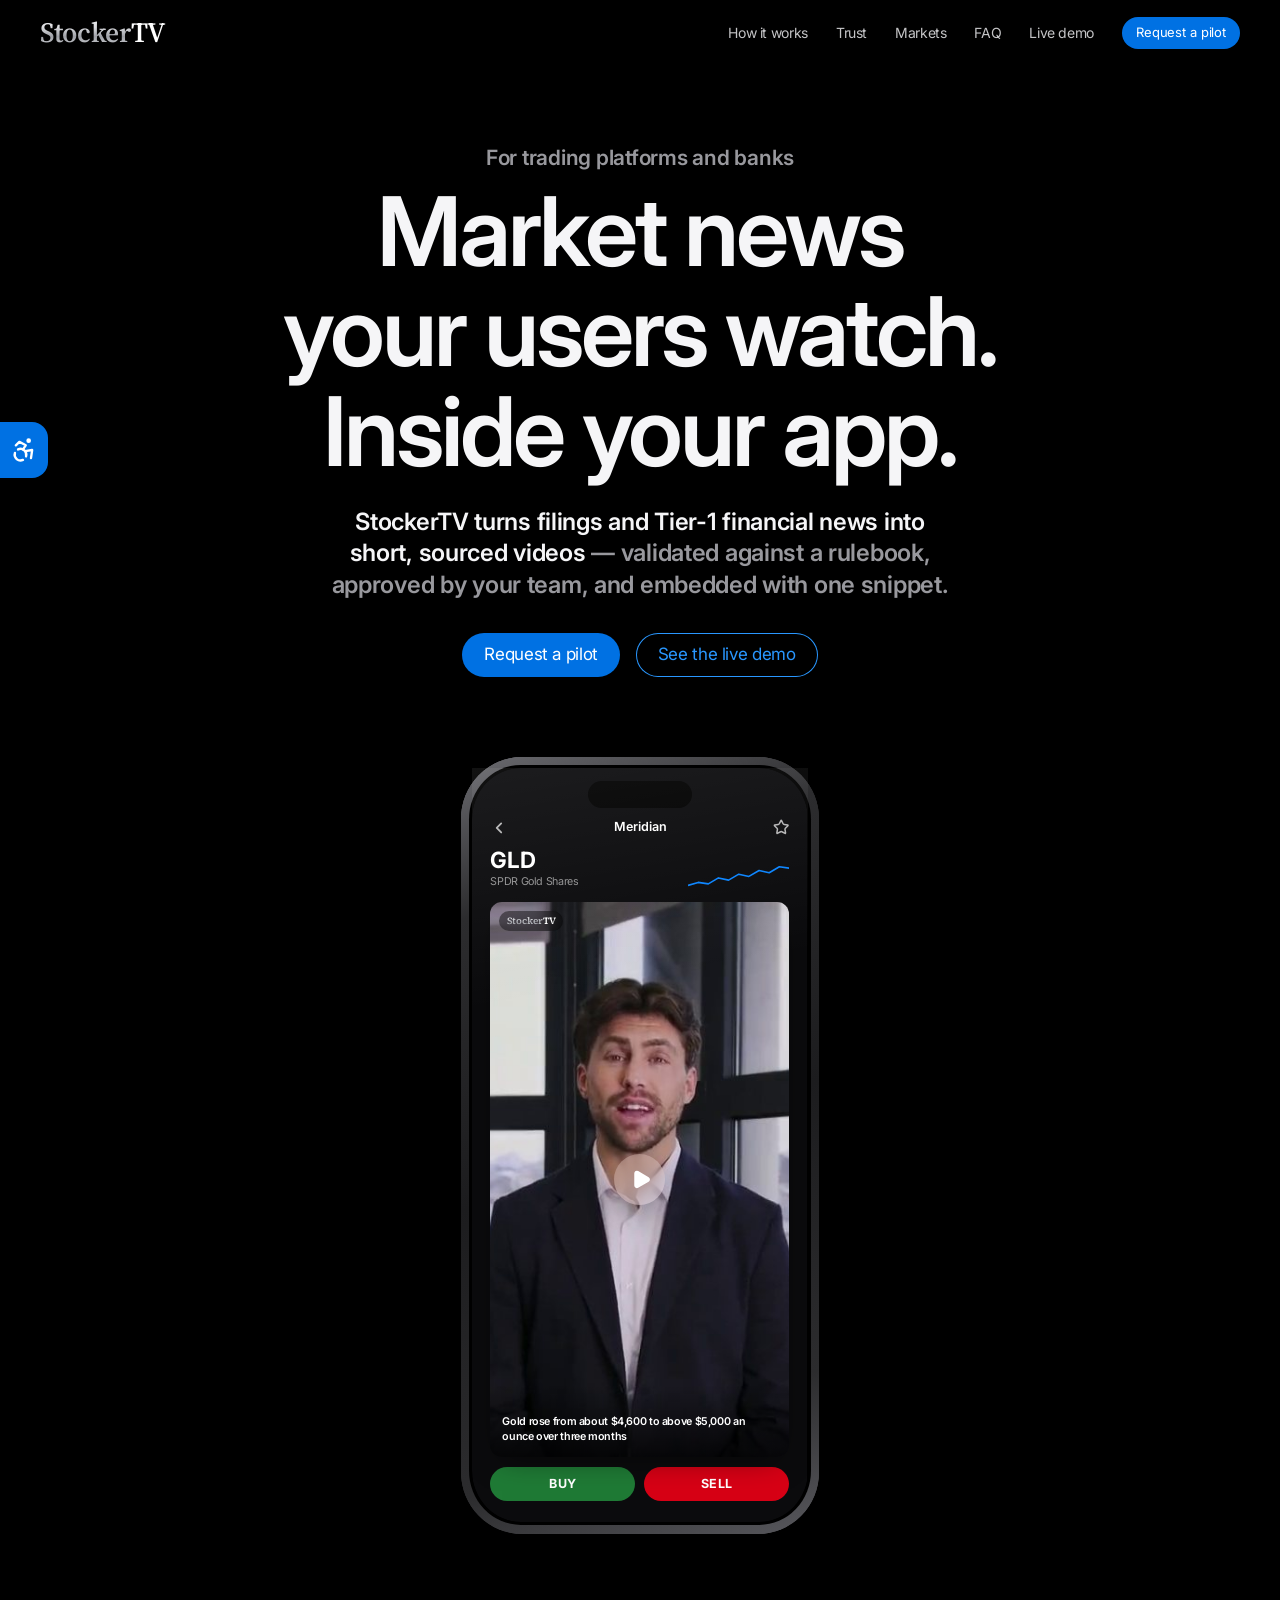
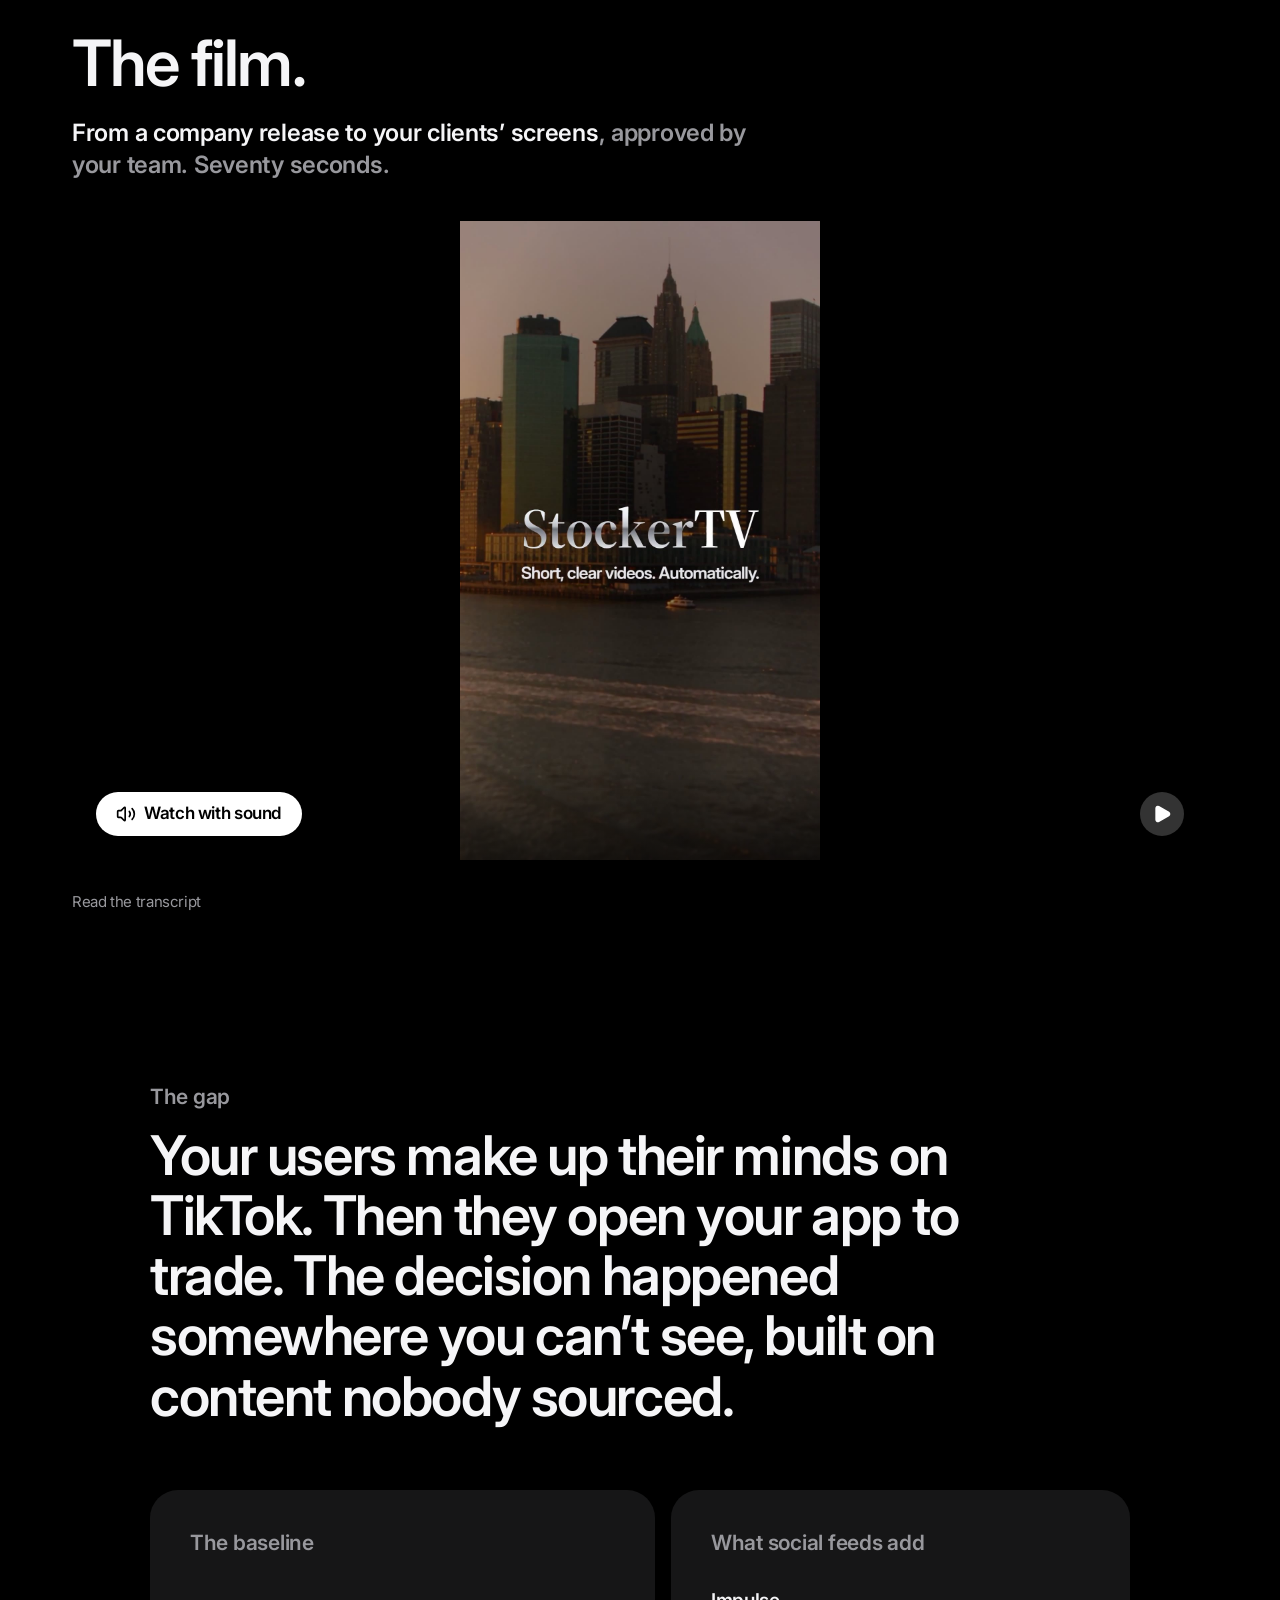
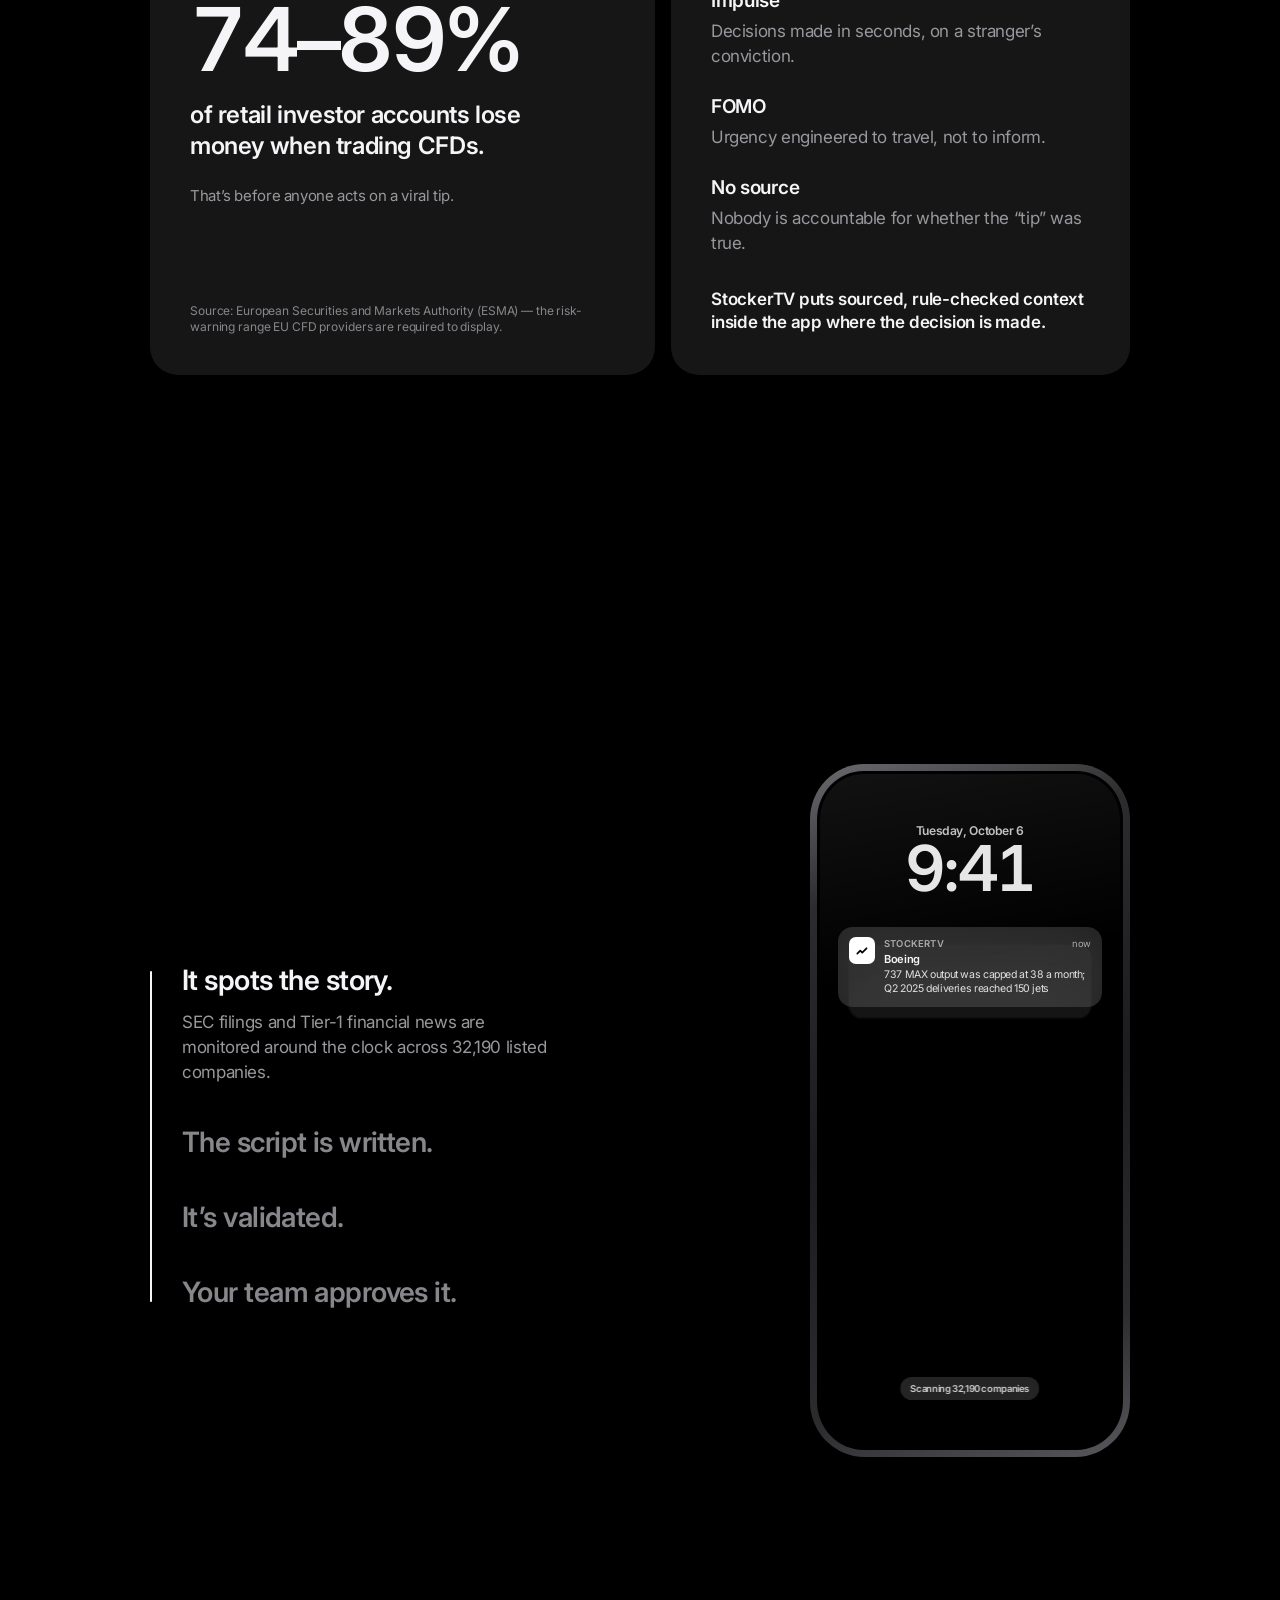
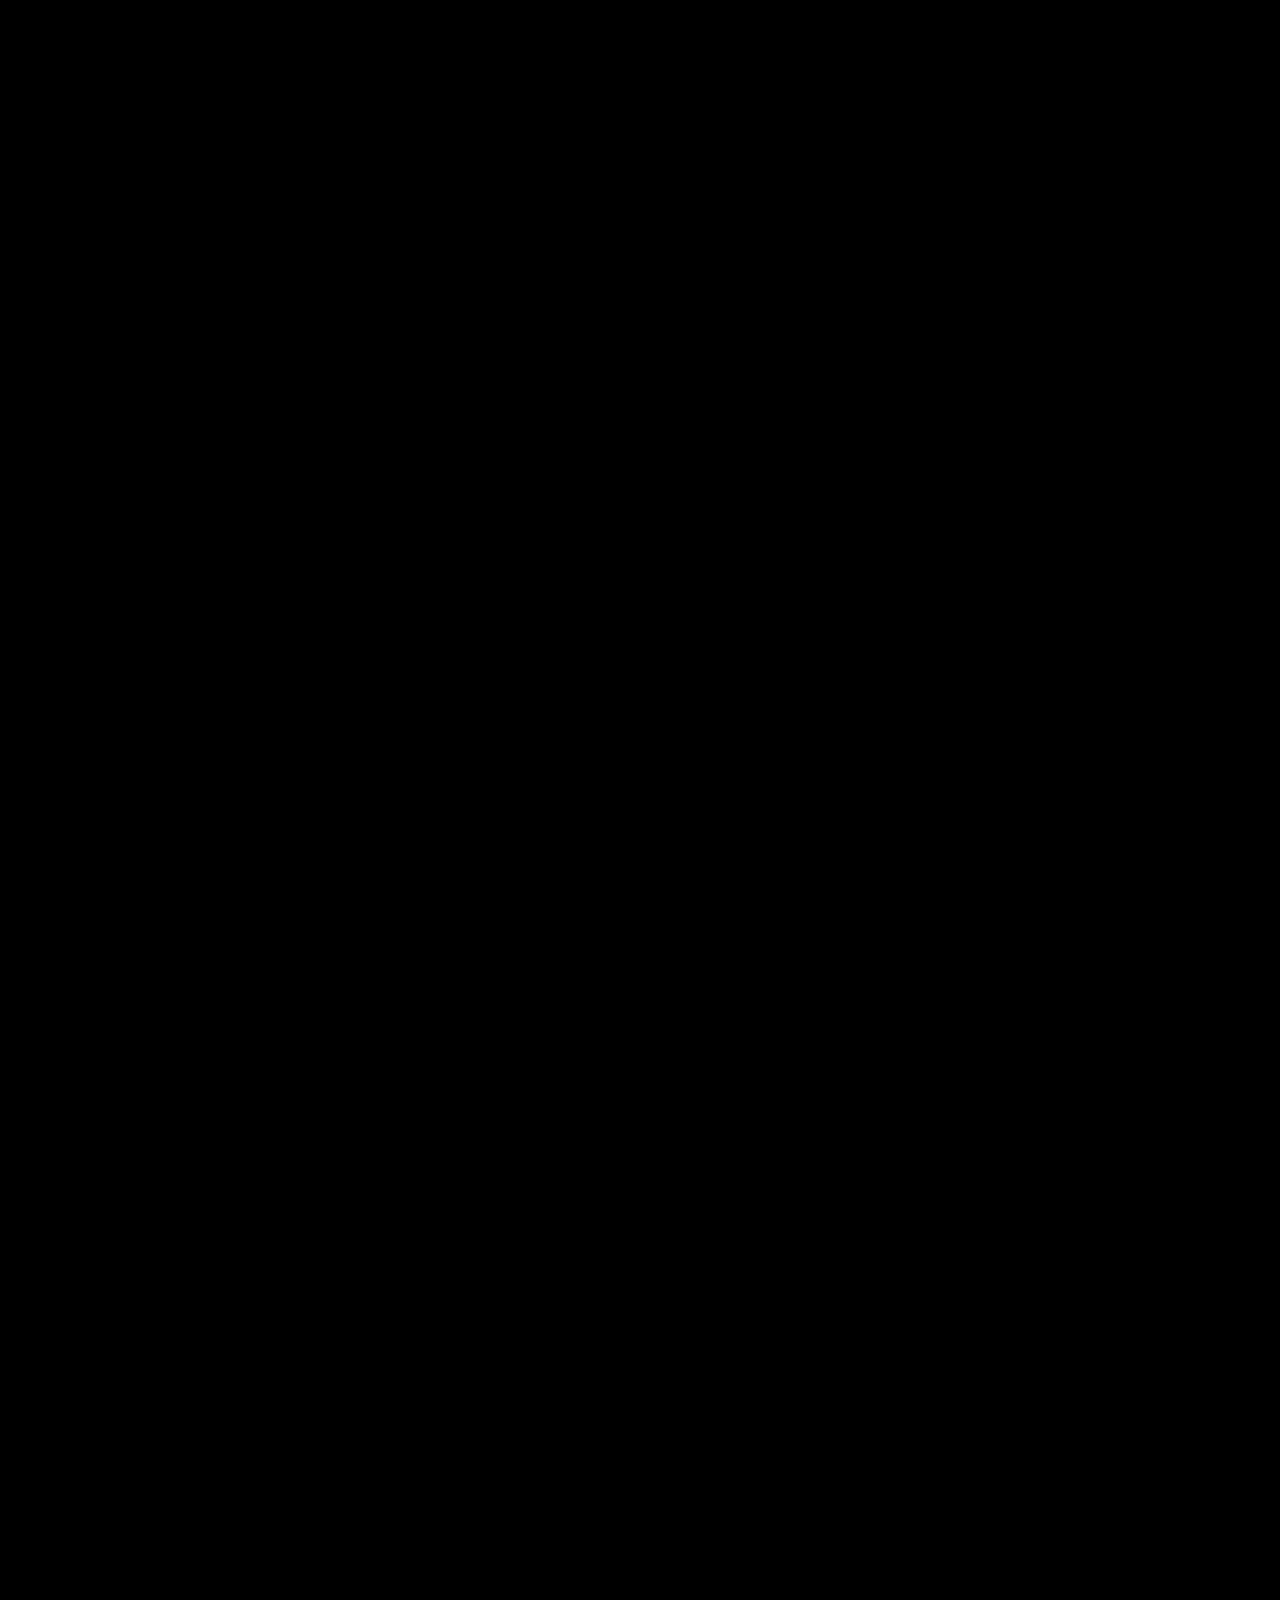
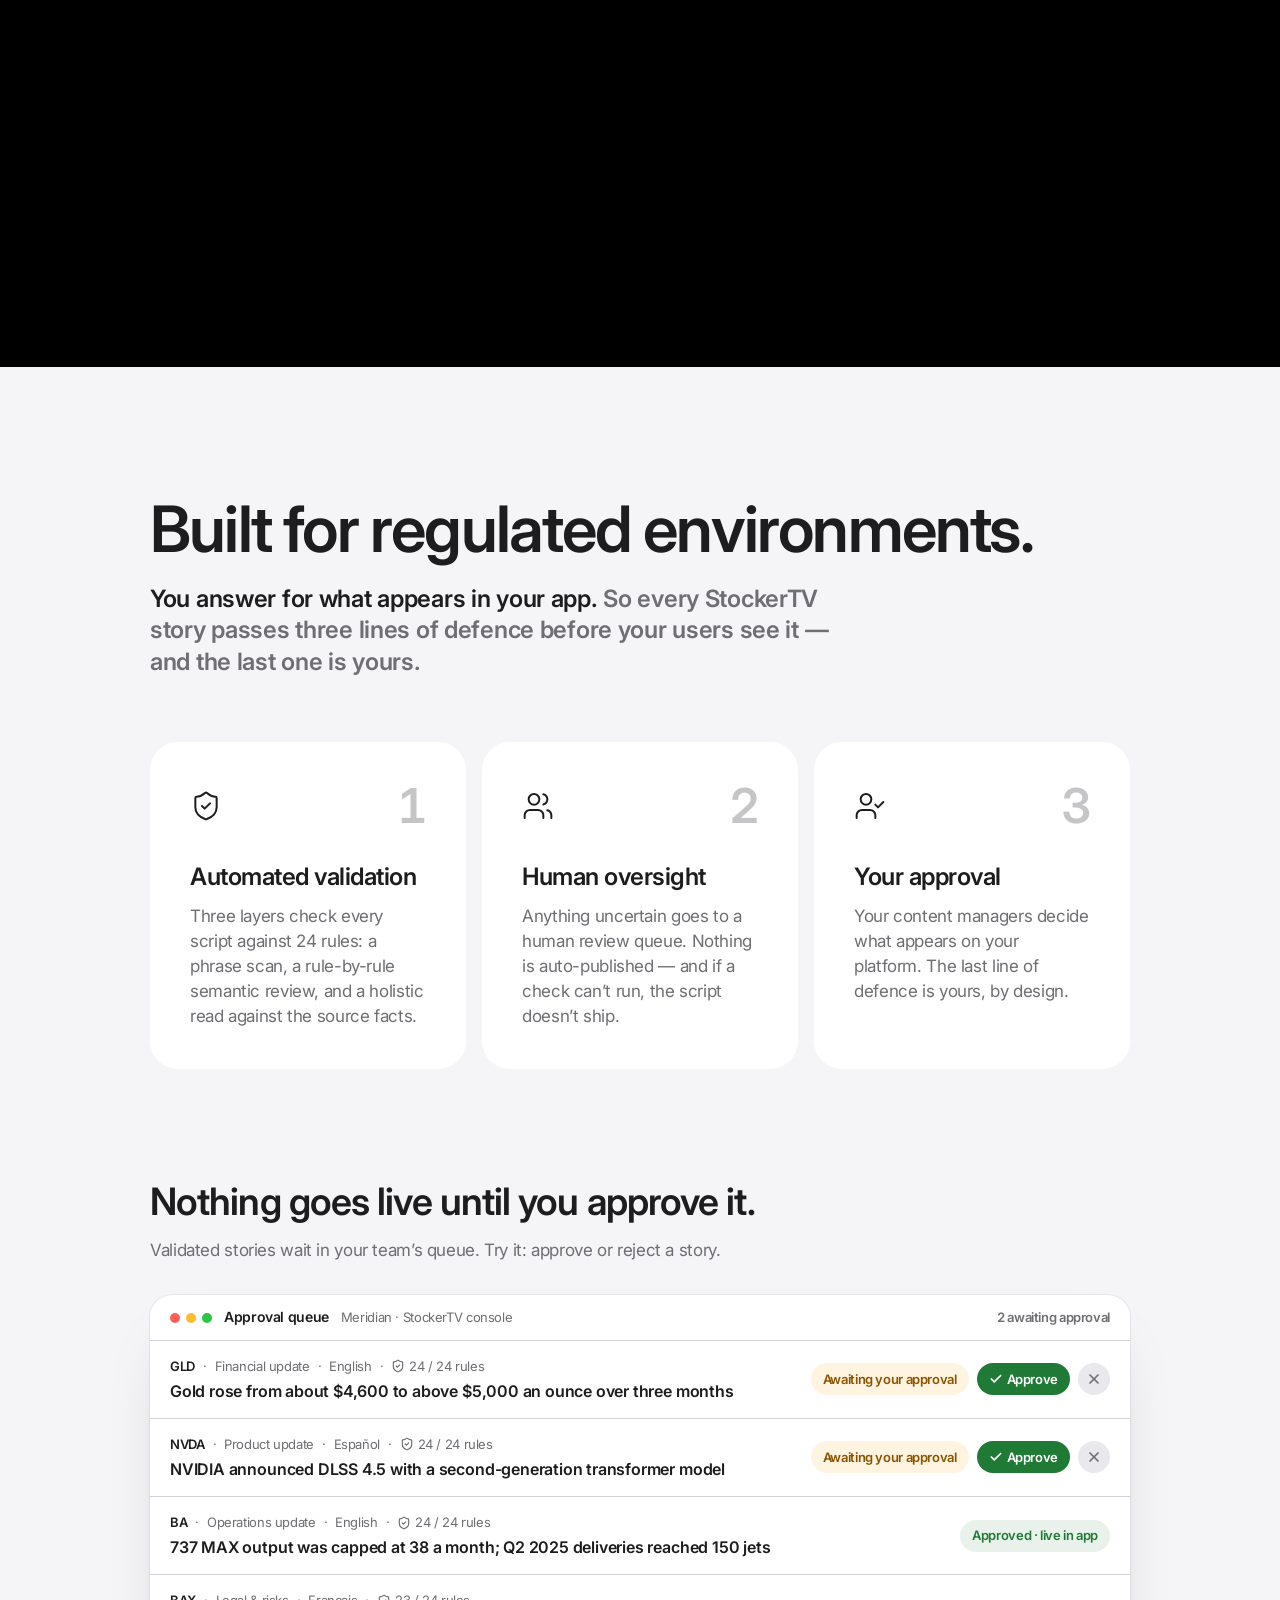
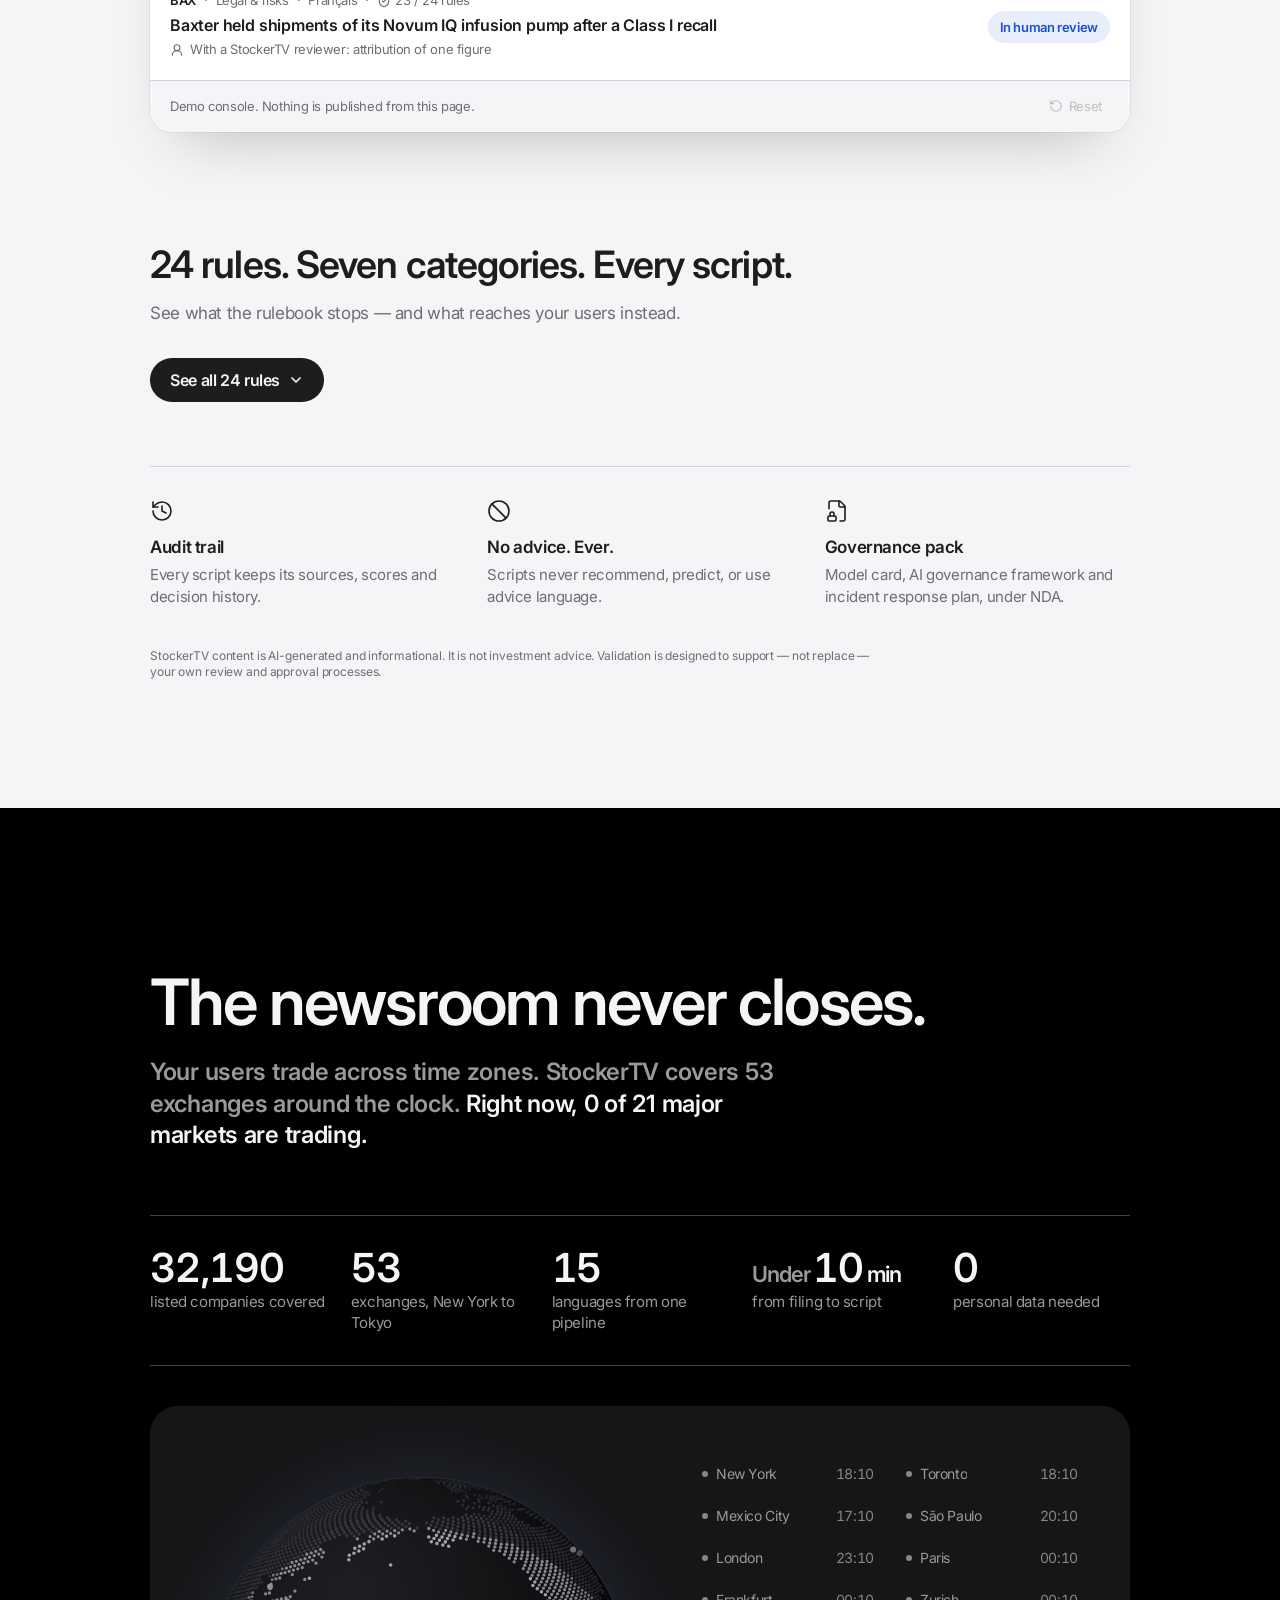
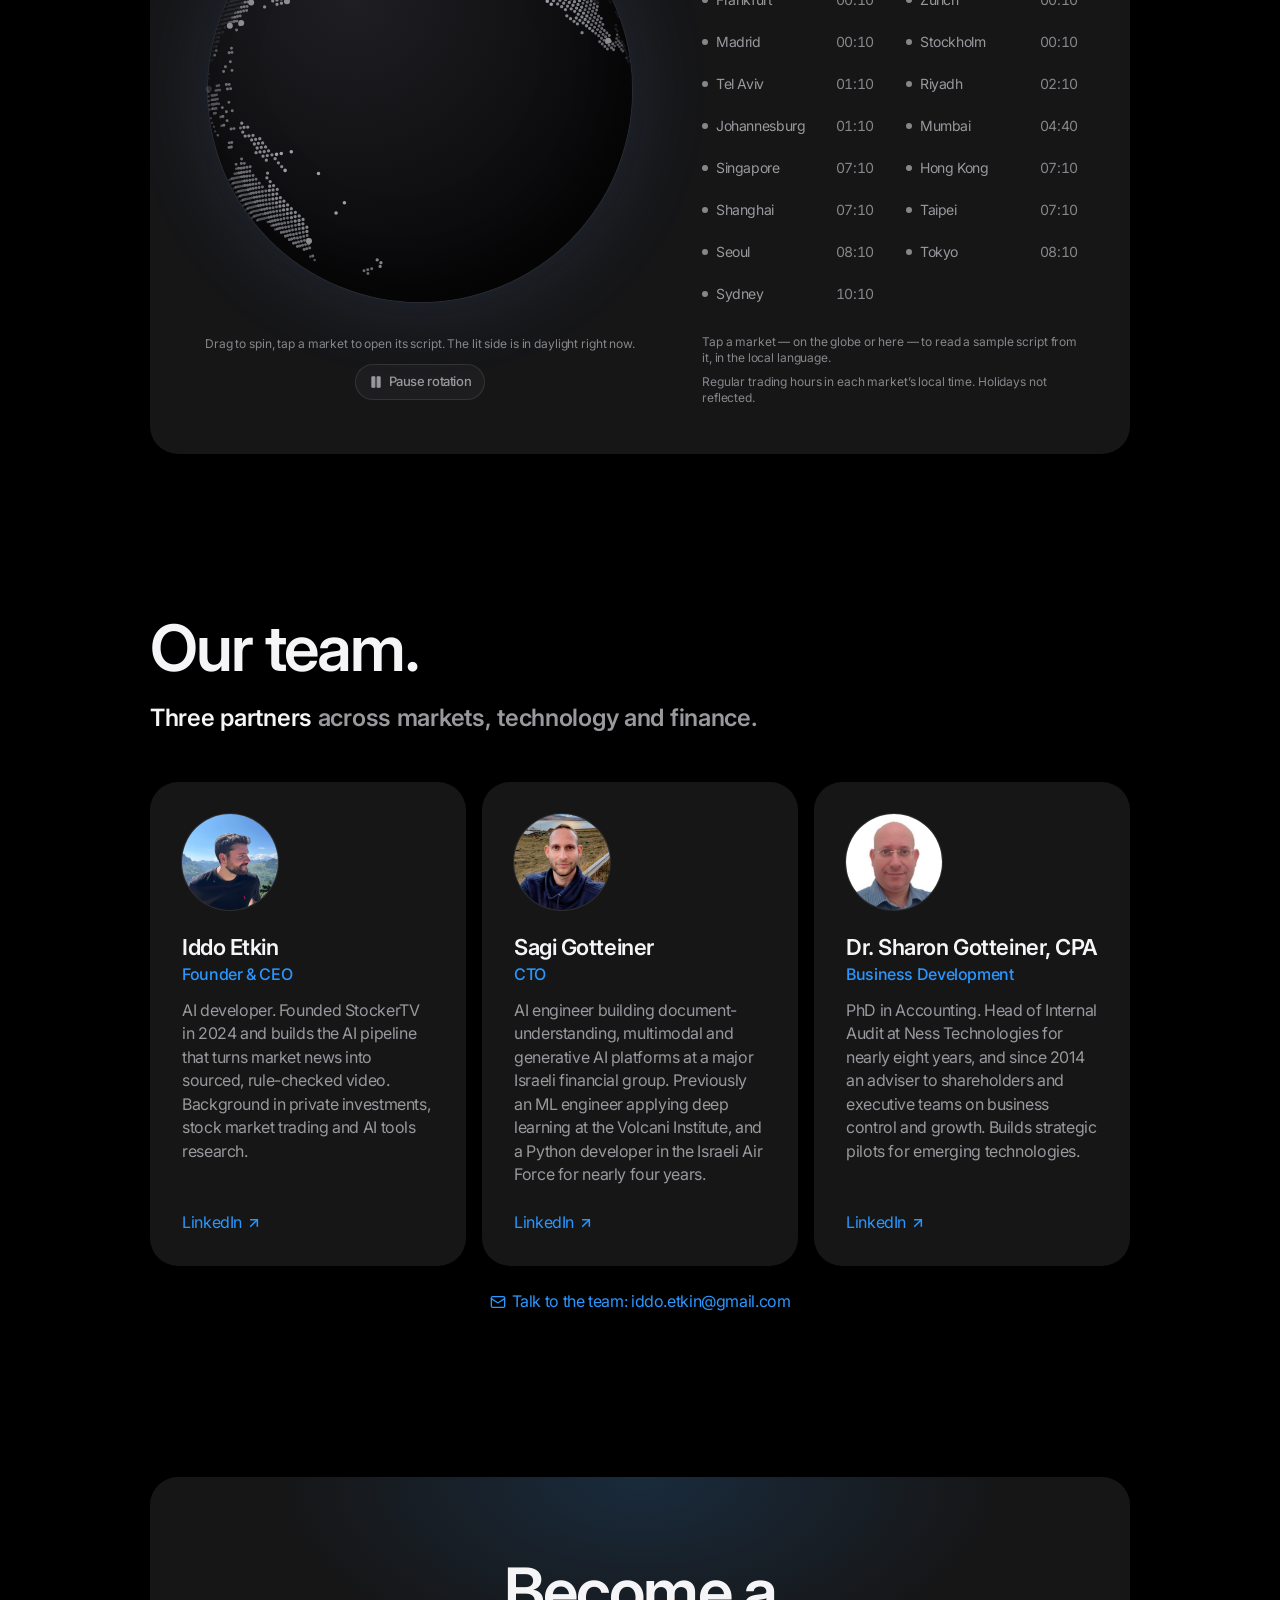
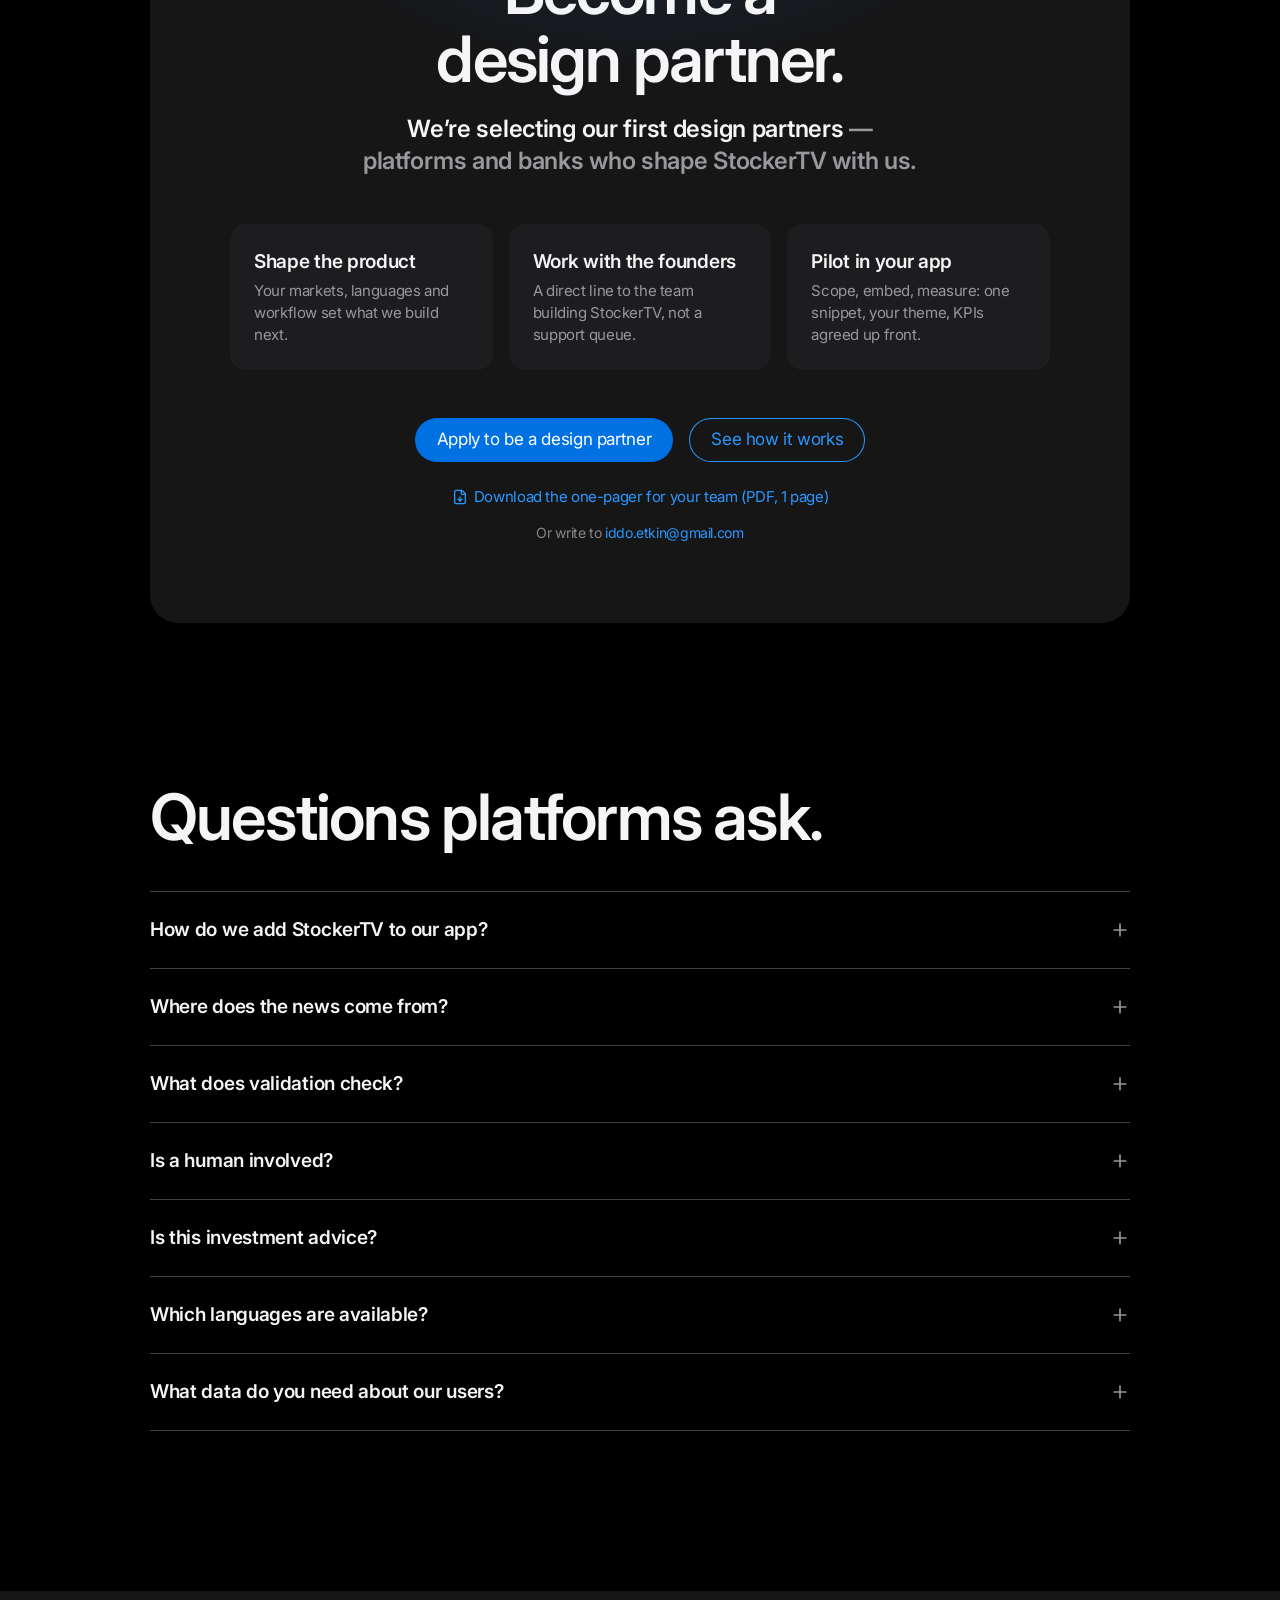
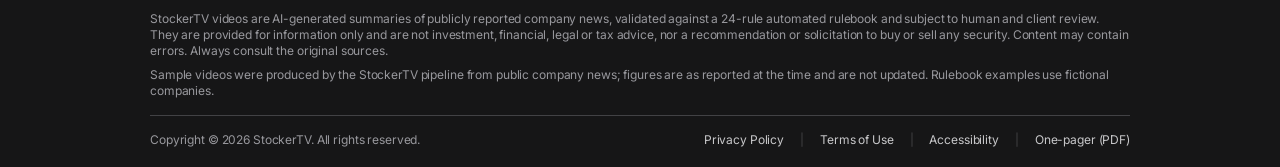
==== index.html @ d23c1d23 "Request panel, 404 page, share image, small fixes" ====
<!doctype html>
<html lang="en">
  <head>
    <meta charset="UTF-8" />
    <link rel="preload" href="/fonts/inter-latin.woff2" as="font" type="font/woff2" crossorigin />
    <link rel="preload" href="/fonts/wordmark-serif.woff2" as="font" type="font/woff2" crossorigin />
    <link rel="icon" type="image/svg+xml" href="/favicon.svg" />
    <meta name="viewport" content="width=device-width, initial-scale=1, viewport-fit=cover" />
    <meta name="theme-color" content="#000000" />
    <meta name="color-scheme" content="dark" />
    <meta name="description" content="StockerTV puts short, sourced market-news videos inside trading platforms and banking apps: 32,190 companies, 53 exchanges, 15 languages, validated against a 24-rule rulebook and approved by your team." />
    <link rel="manifest" href="/manifest.webmanifest" />
    <link rel="apple-touch-icon" href="/apple-touch-icon.png" />
    <meta name="apple-mobile-web-app-capable" content="yes" />
    <meta name="apple-mobile-web-app-status-bar-style" content="black-translucent" />
    <meta name="apple-mobile-web-app-title" content="StockerTV" />

    <!-- Share previews (absolute URLs on the production domain) -->
    <meta property="og:type" content="website" />
    <meta property="og:site_name" content="StockerTV" />
    <meta property="og:title" content="StockerTV — Market news your users watch. Inside your app." />
    <meta property="og:description" content="Short, sourced news videos for trading platforms and banks — validated, approved by your team, embedded with one snippet." />
    <link rel="canonical" href="https://www.stockertv.com/" />
    <meta property="og:url" content="https://www.stockertv.com/" />
    <meta property="og:image" content="https://www.stockertv.com/og.png" />
    <meta property="og:image:width" content="1200" />
    <meta property="og:image:height" content="630" />
    <meta property="og:image:alt" content="StockerTV: Market news your users watch. Inside your app." />
    <meta name="twitter:card" content="summary_large_image" />
    <title>StockerTV — Market news video for trading platforms and banks</title>
    <script type="module" crossorigin src="/assets/index-CG-2Aas2.js"></script>
    <link rel="modulepreload" crossorigin href="/assets/reduced-motion-DOEJlW1g.js">
    <link rel="modulepreload" crossorigin href="/assets/is-ref-object-wZsrxf7t.js">
    <link rel="modulepreload" crossorigin href="/assets/check-Dbduq3I_.js">
    <link rel="stylesheet" crossorigin href="/assets/index-DjaRdNpm.css">
  </head>
  <body>
    <div id="root"></div>
  </body>
</html>
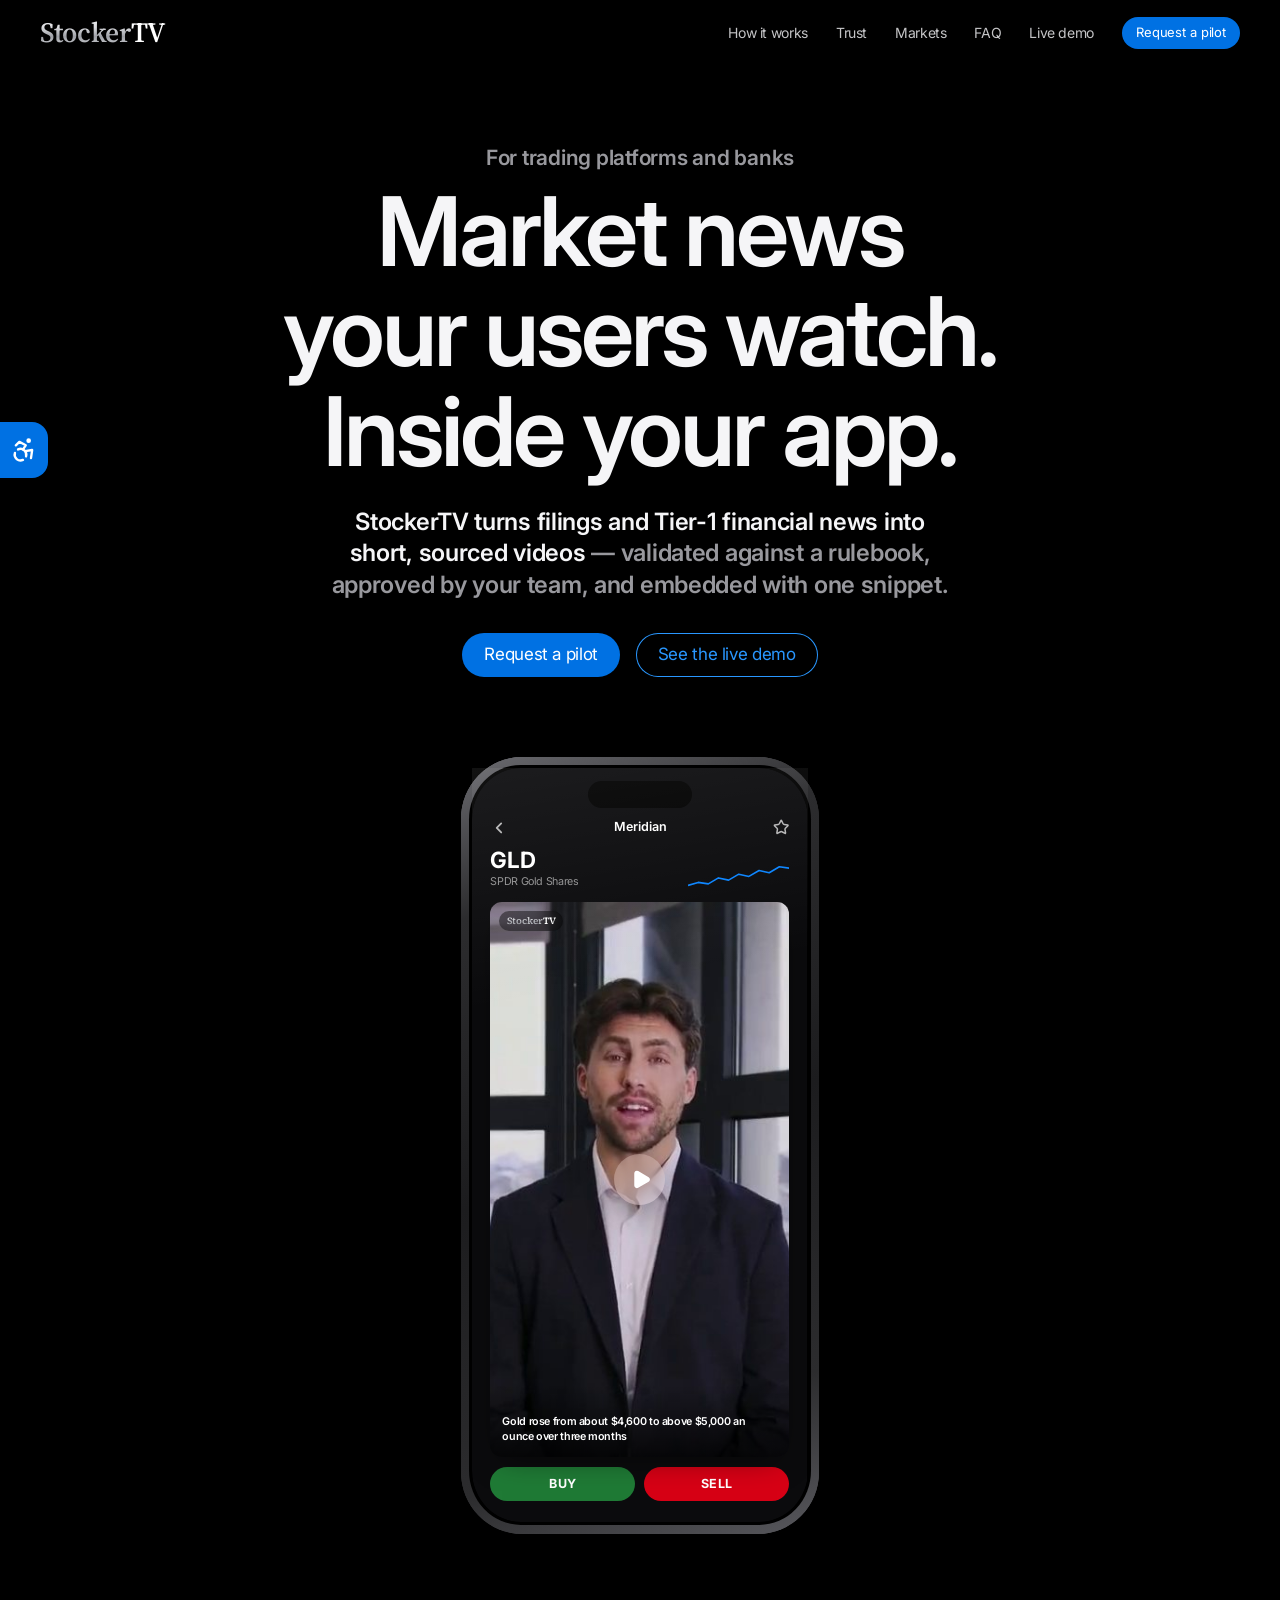
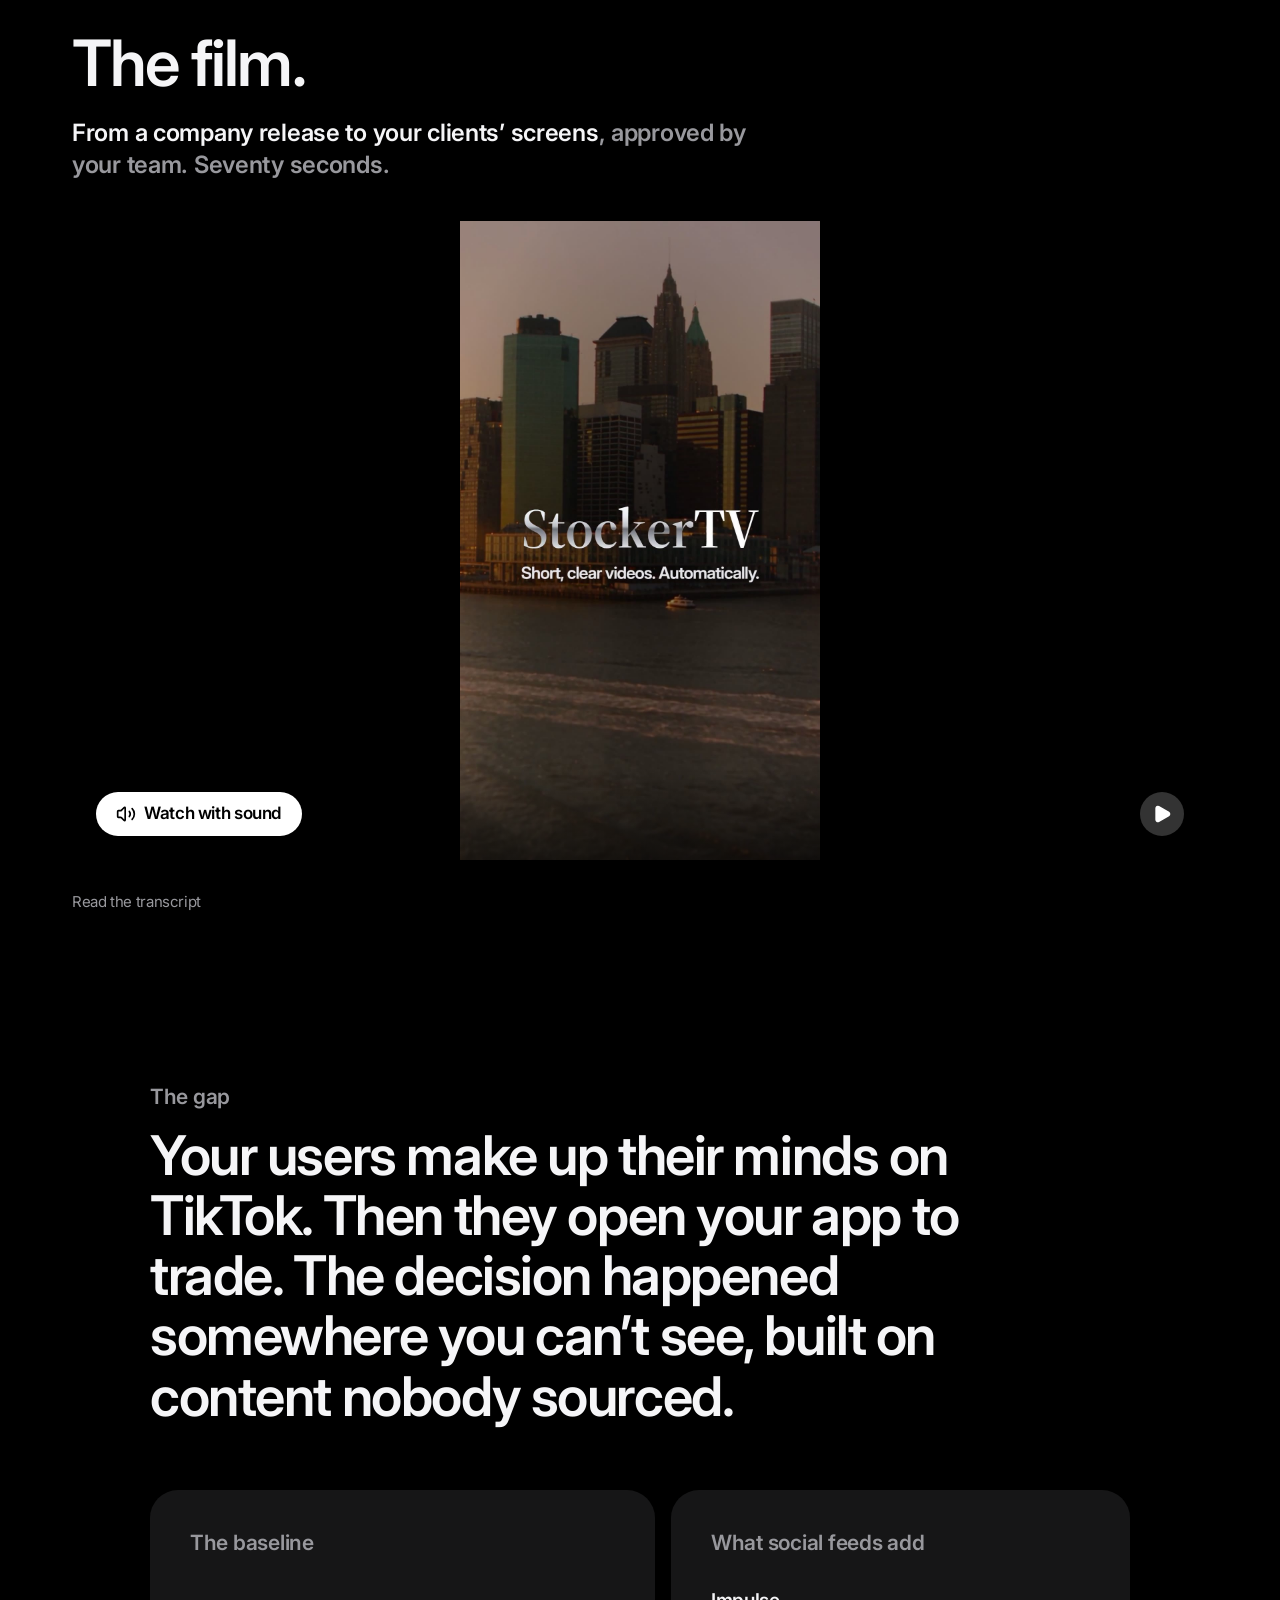
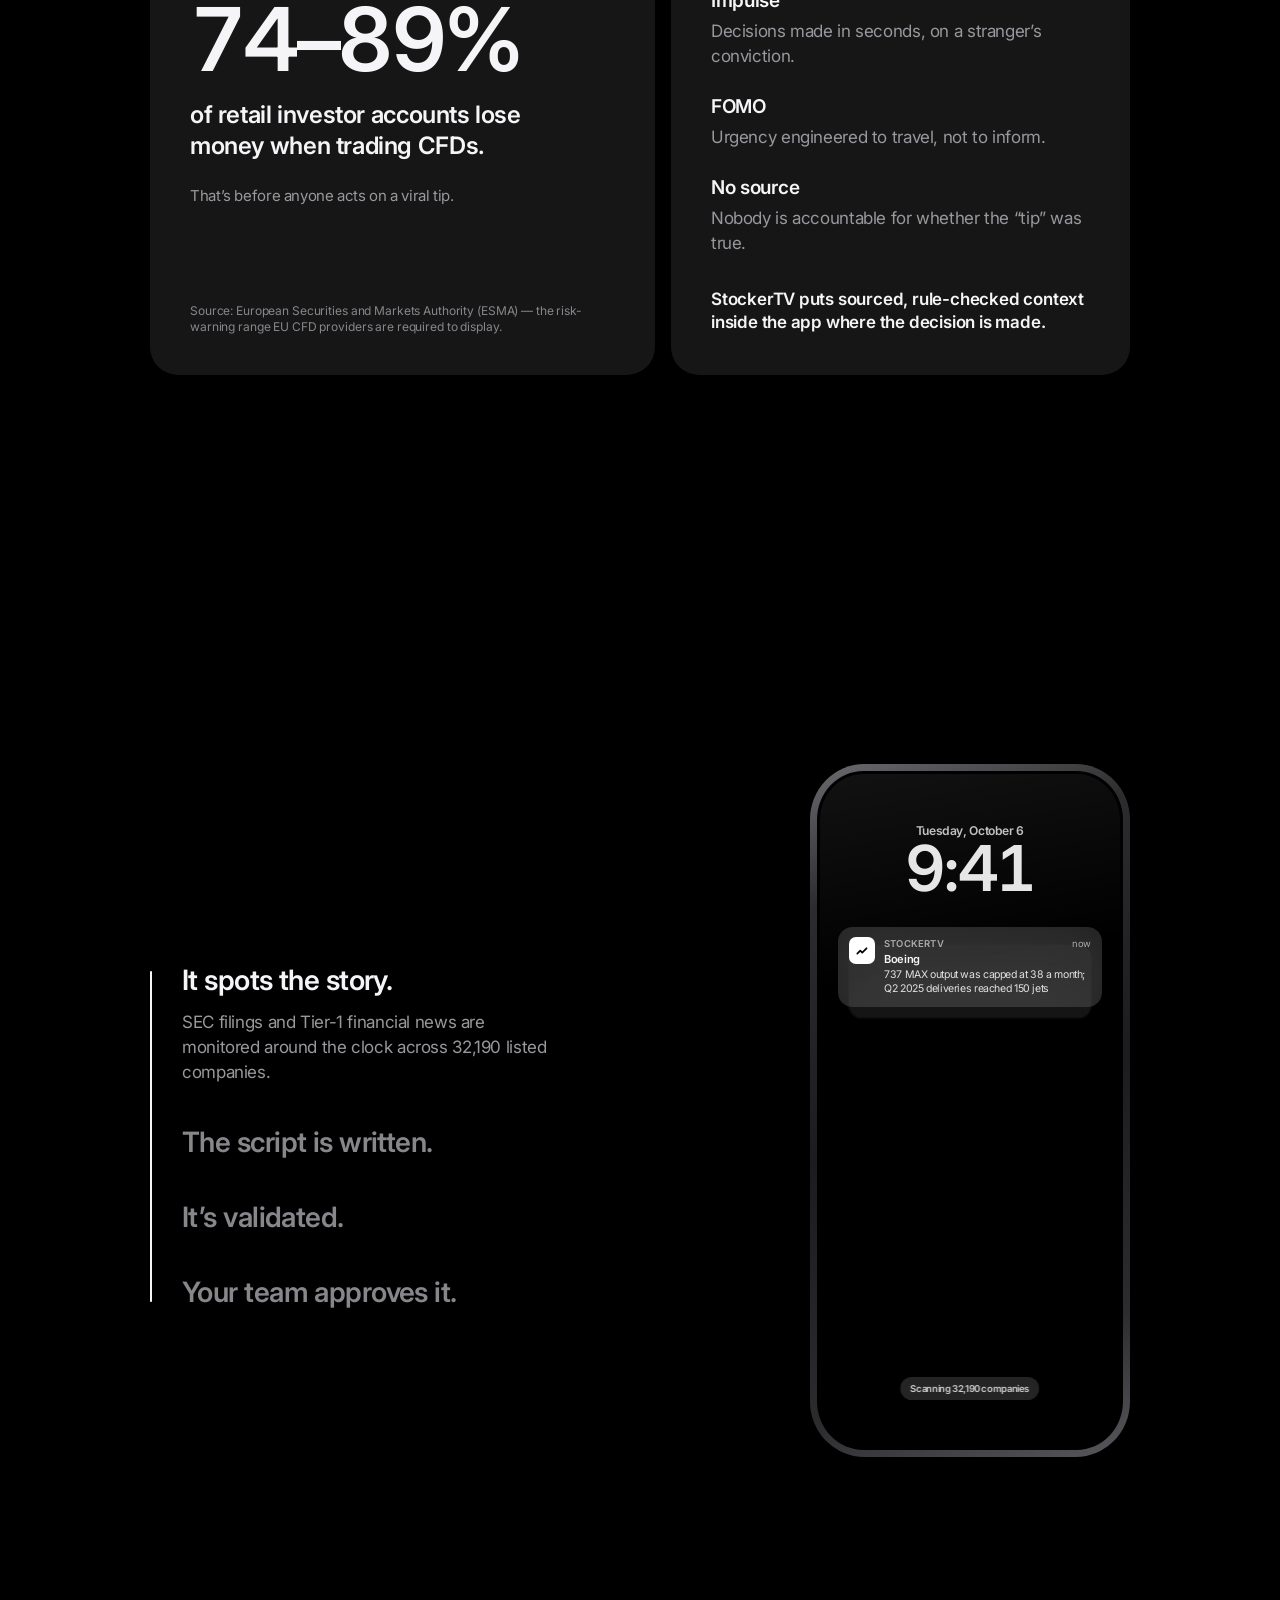
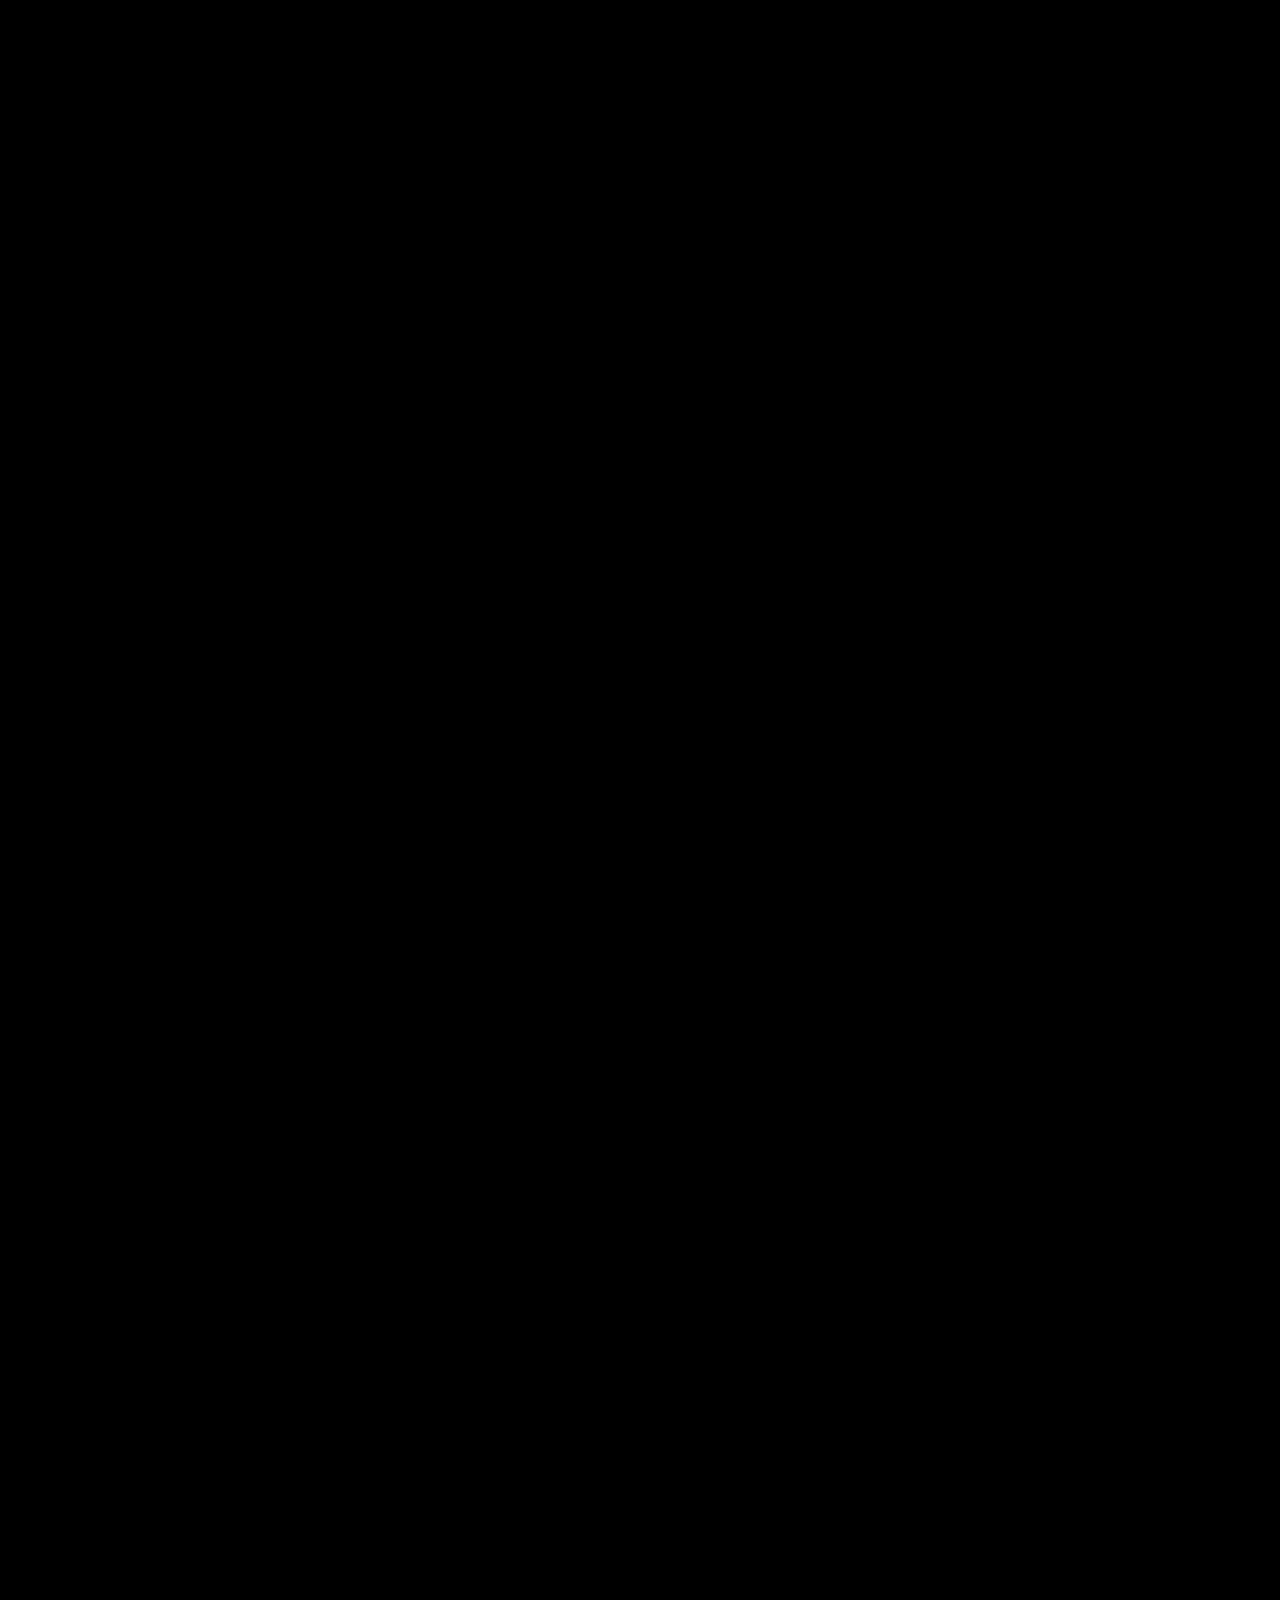
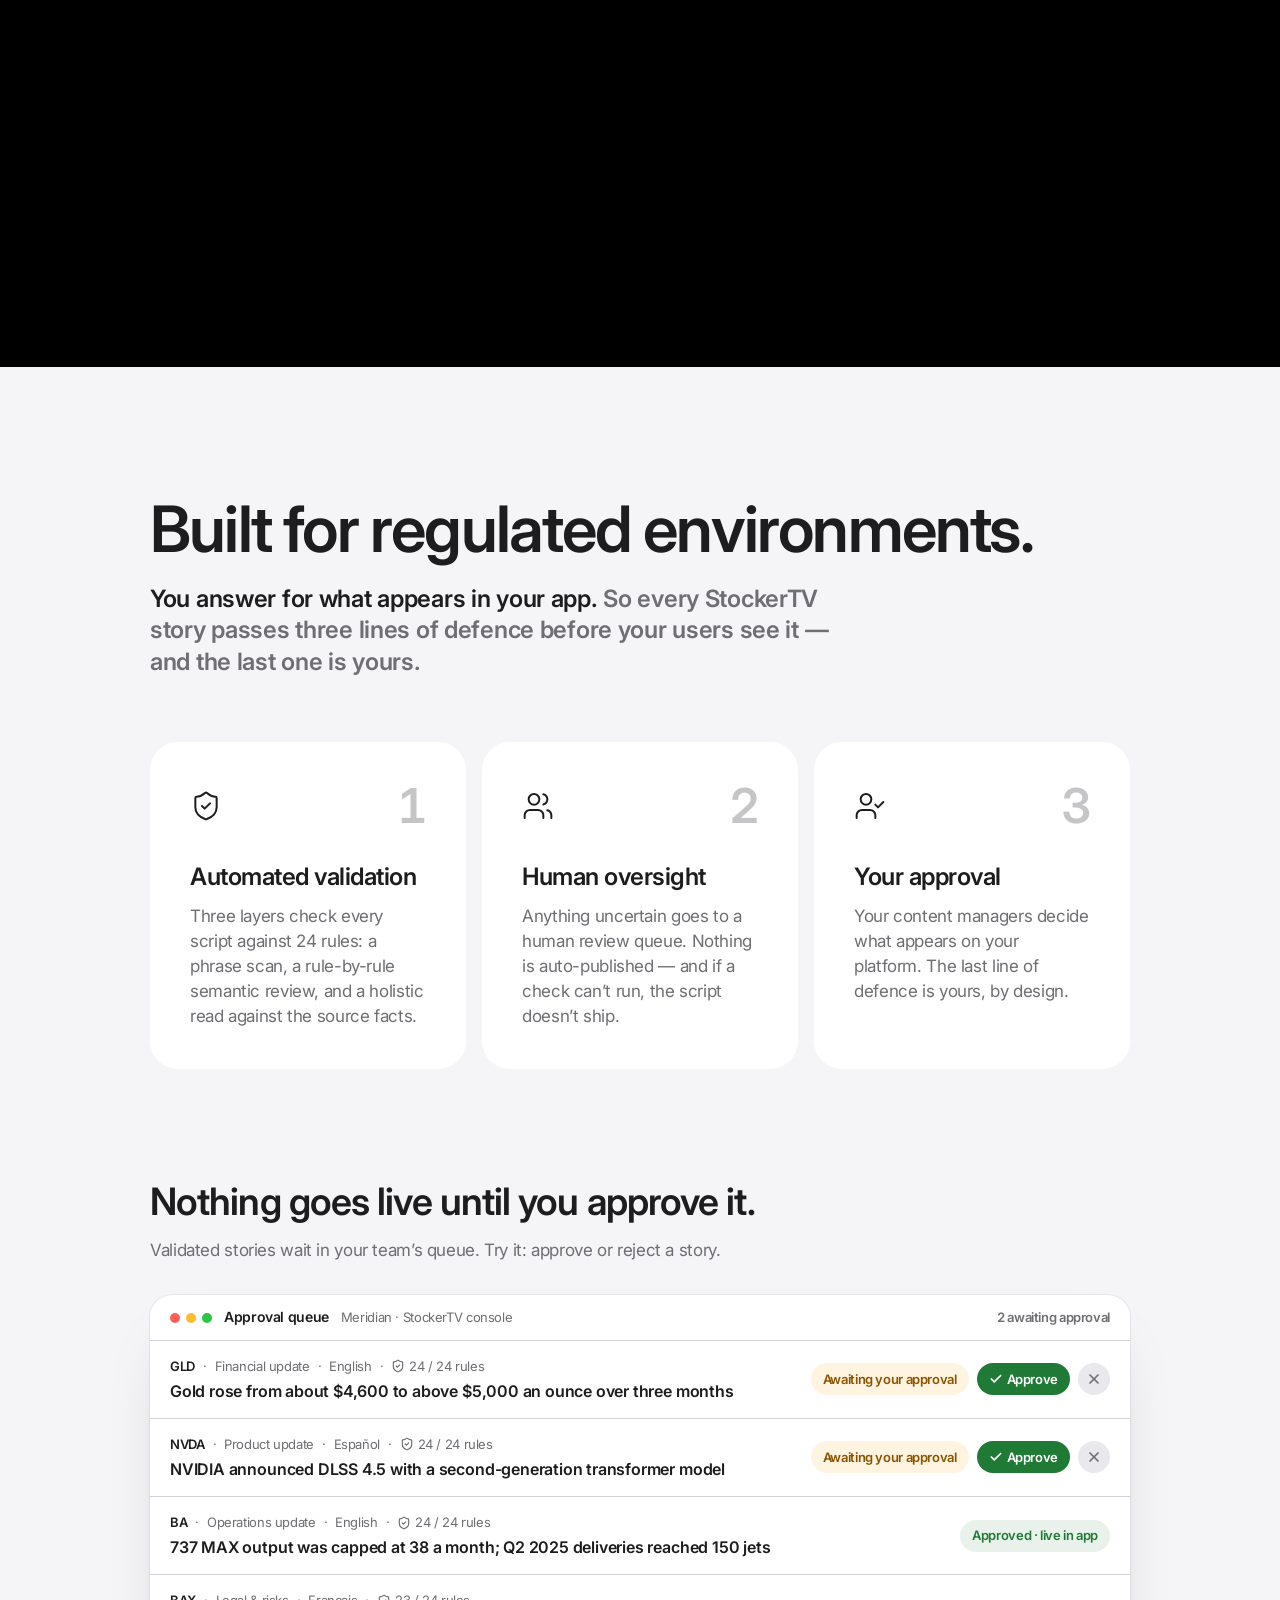
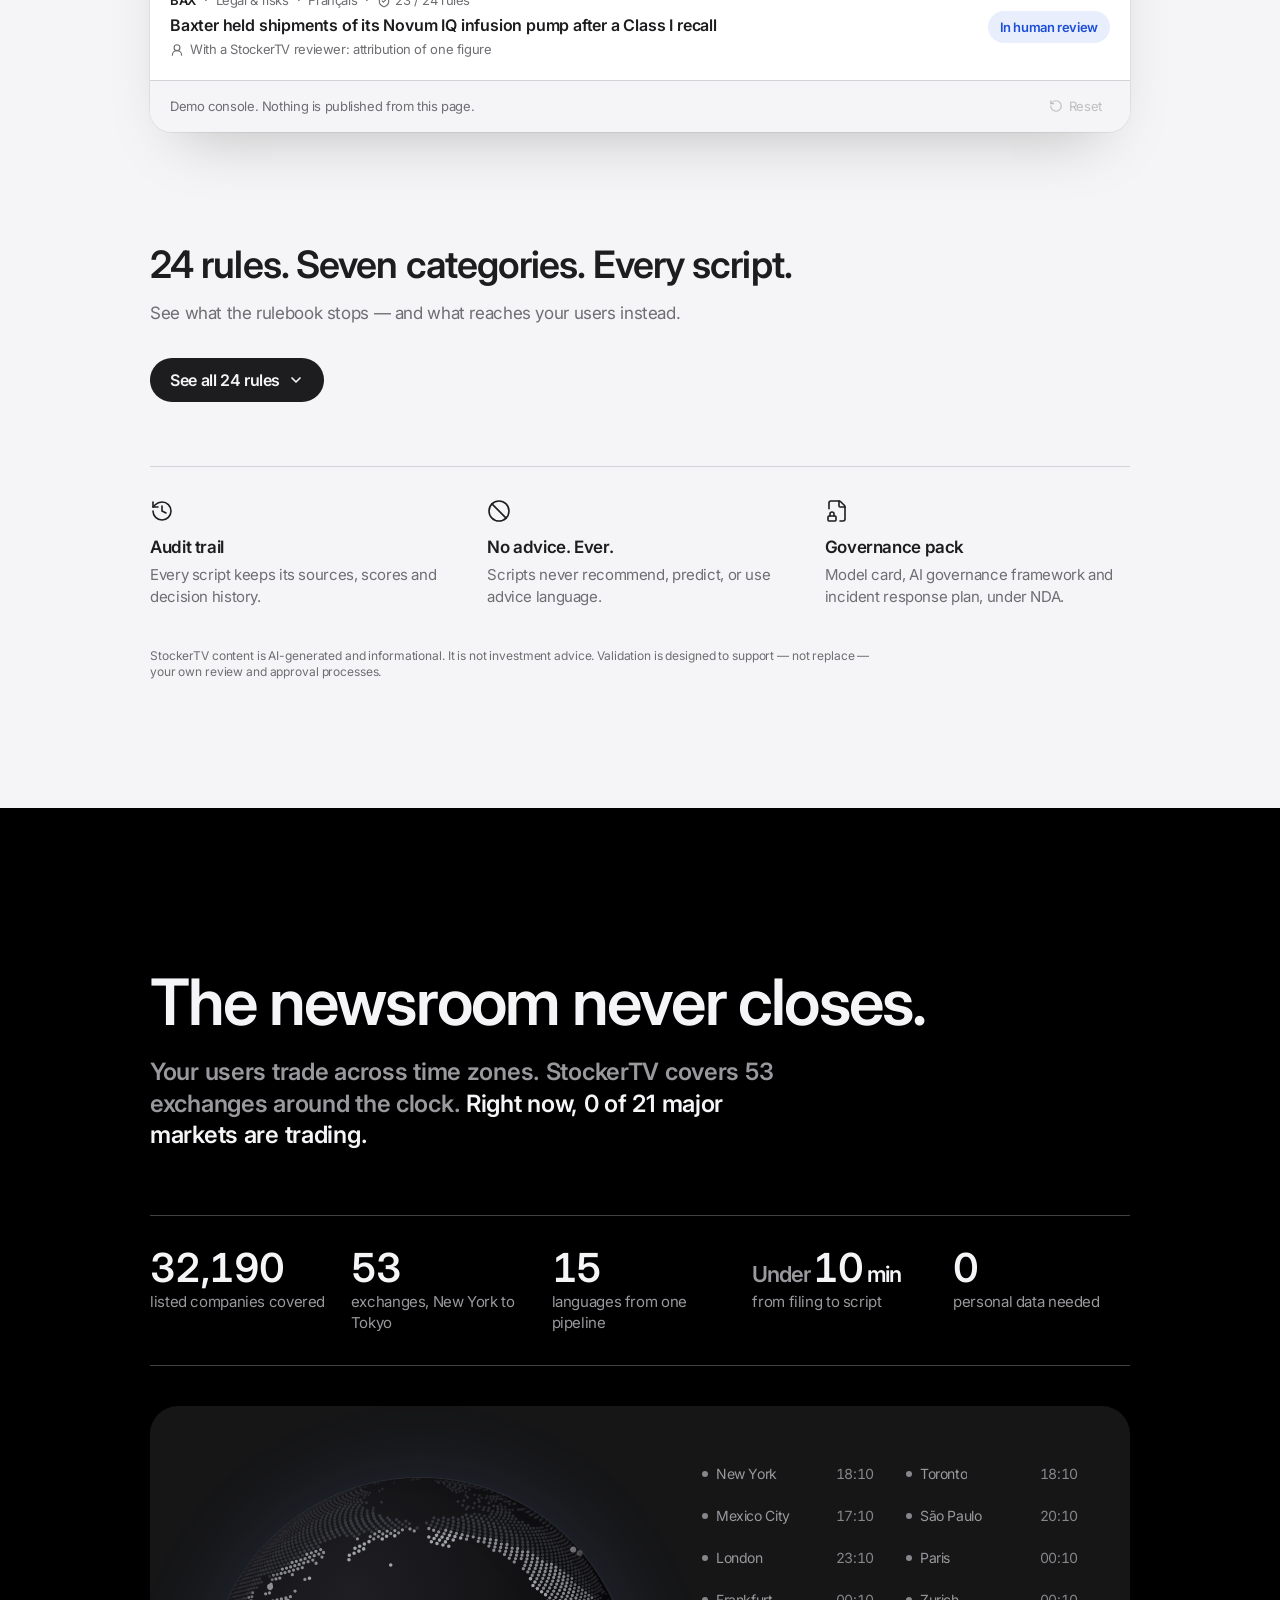
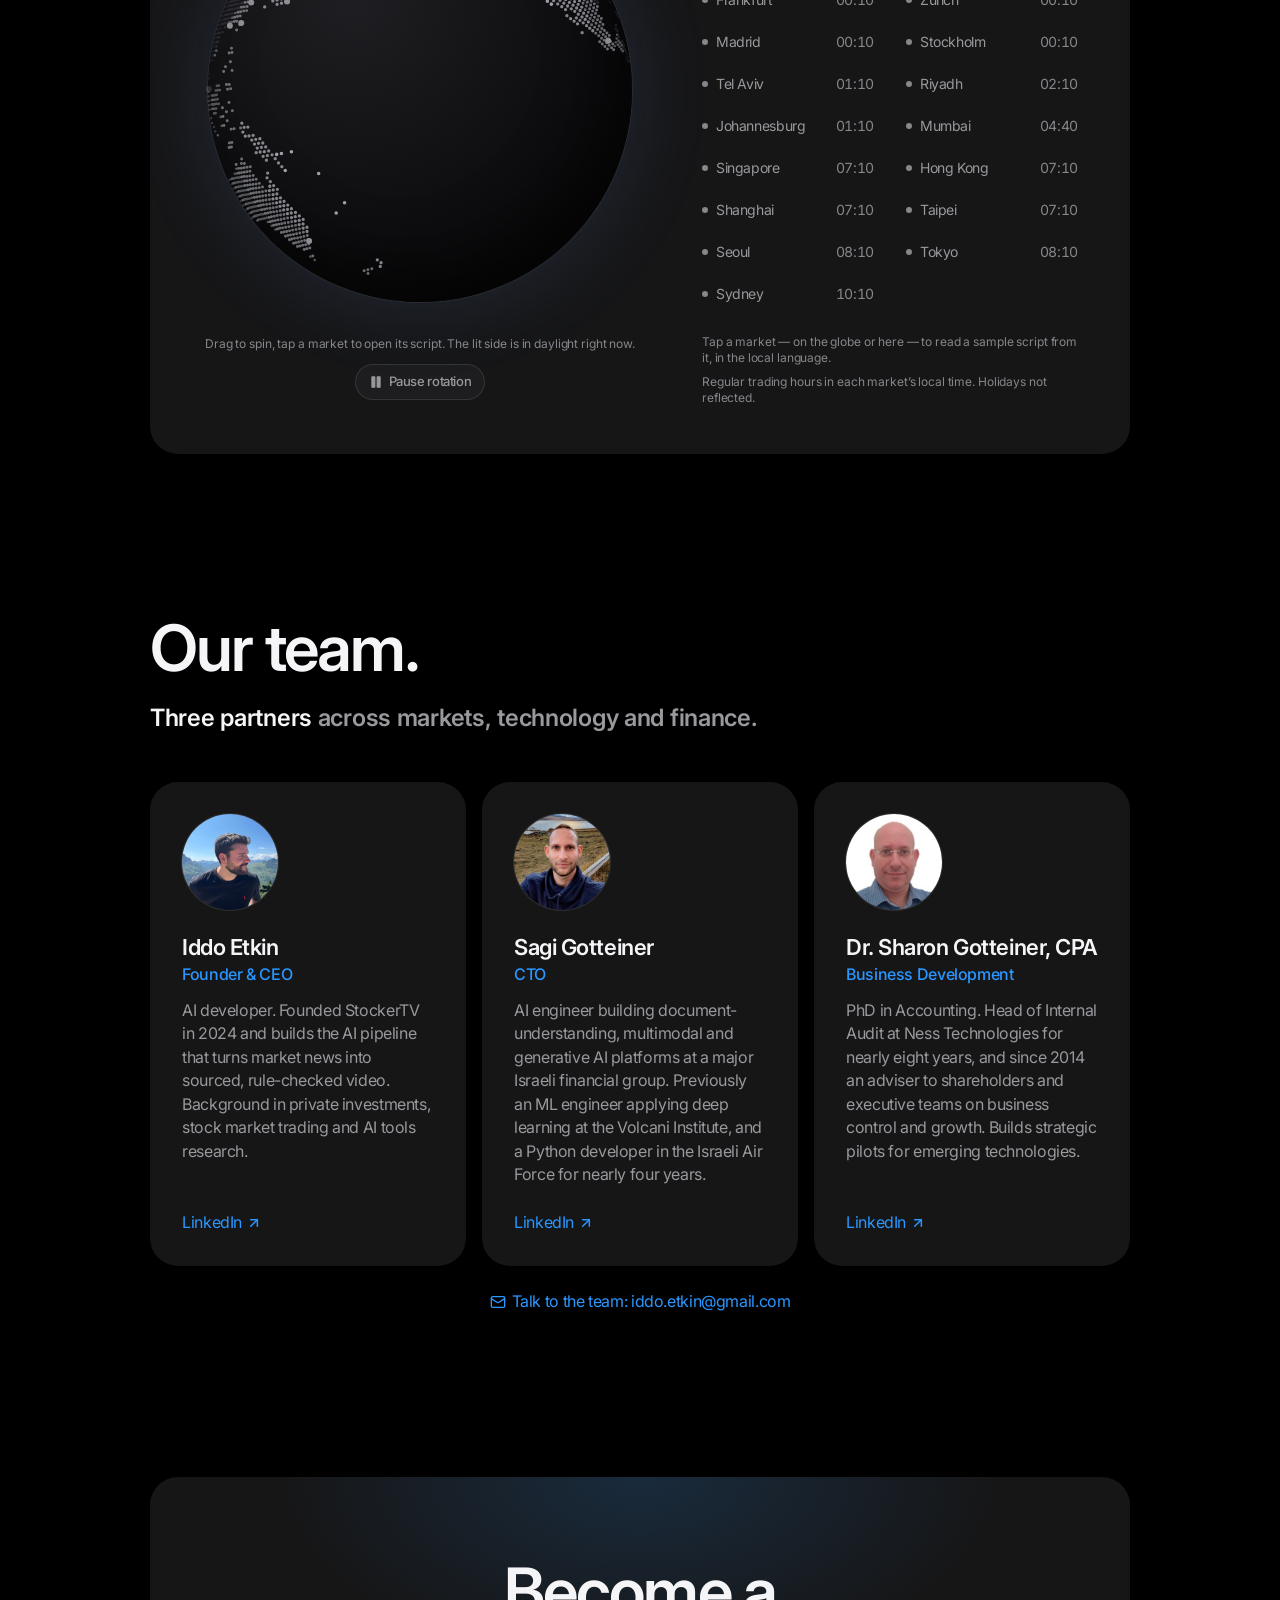
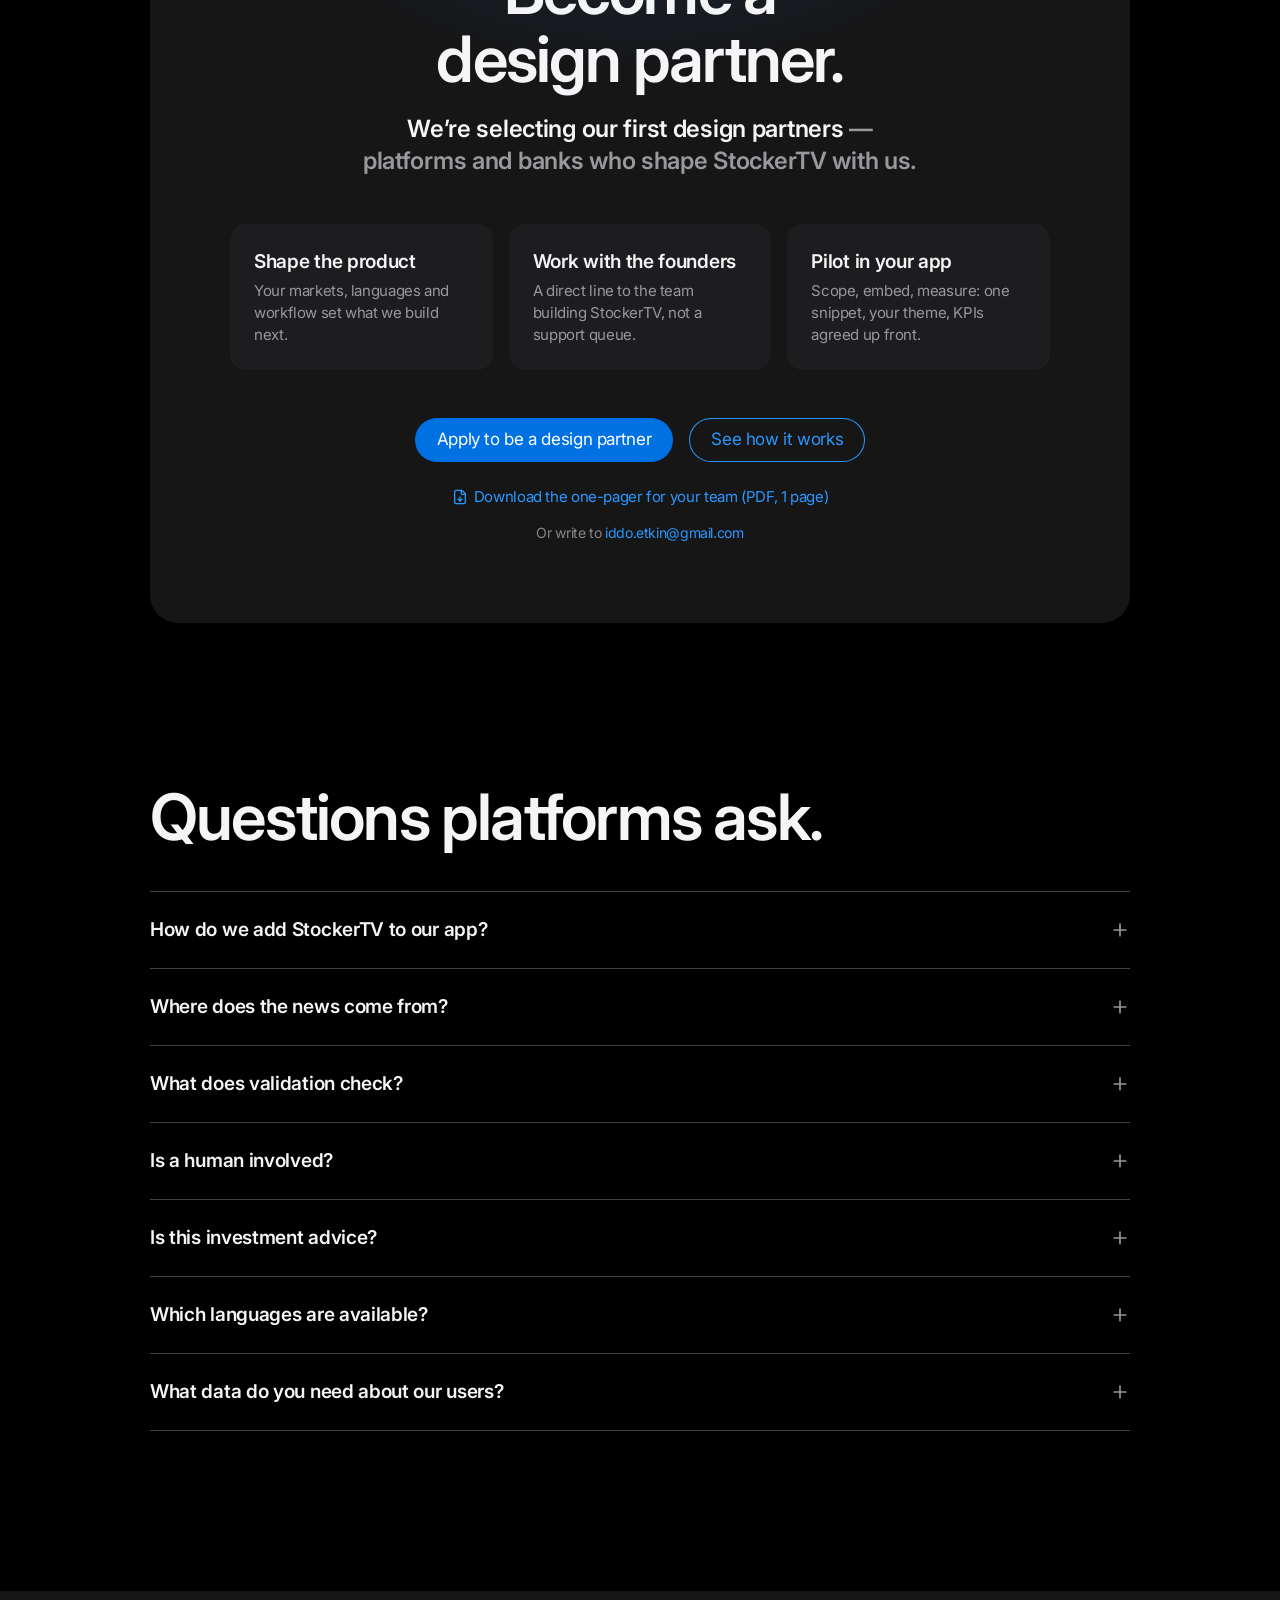
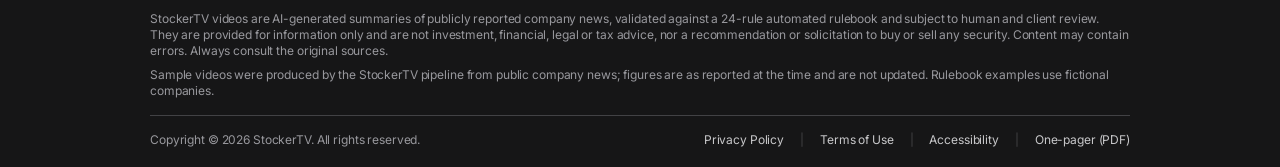
==== commit 5dded4eb: "Film: 720p for phones" ====
--- a/index.html
+++ b/index.html
@@ -28,7 +28,7 @@
     <meta property="og:image:alt" content="StockerTV: Market news your users watch. Inside your app." />
     <meta name="twitter:card" content="summary_large_image" />
     <title>StockerTV — Market news video for trading platforms and banks</title>
-    <script type="module" crossorigin src="/assets/index-CG-2Aas2.js"></script>
+    <script type="module" crossorigin src="/assets/index-DWdytMx7.js"></script>
     <link rel="modulepreload" crossorigin href="/assets/reduced-motion-DOEJlW1g.js">
     <link rel="modulepreload" crossorigin href="/assets/is-ref-object-wZsrxf7t.js">
     <link rel="modulepreload" crossorigin href="/assets/check-Dbduq3I_.js">
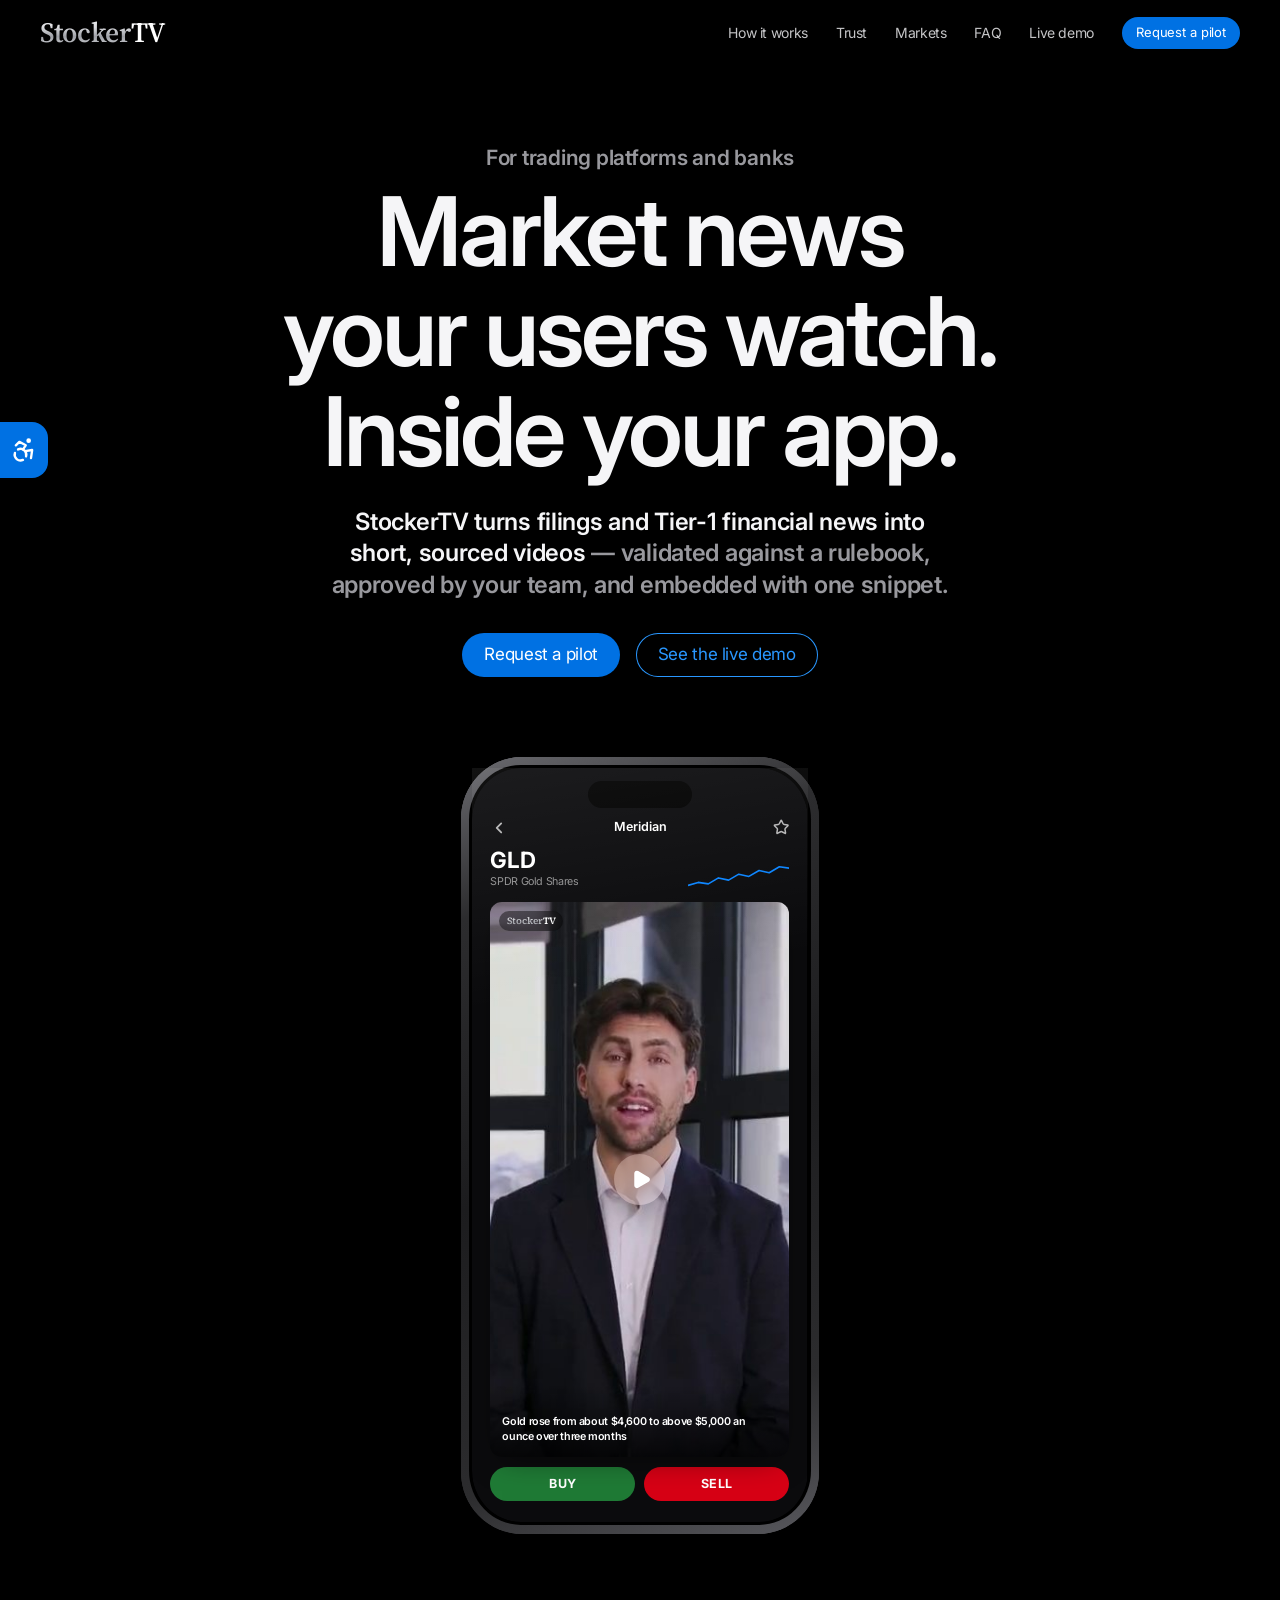
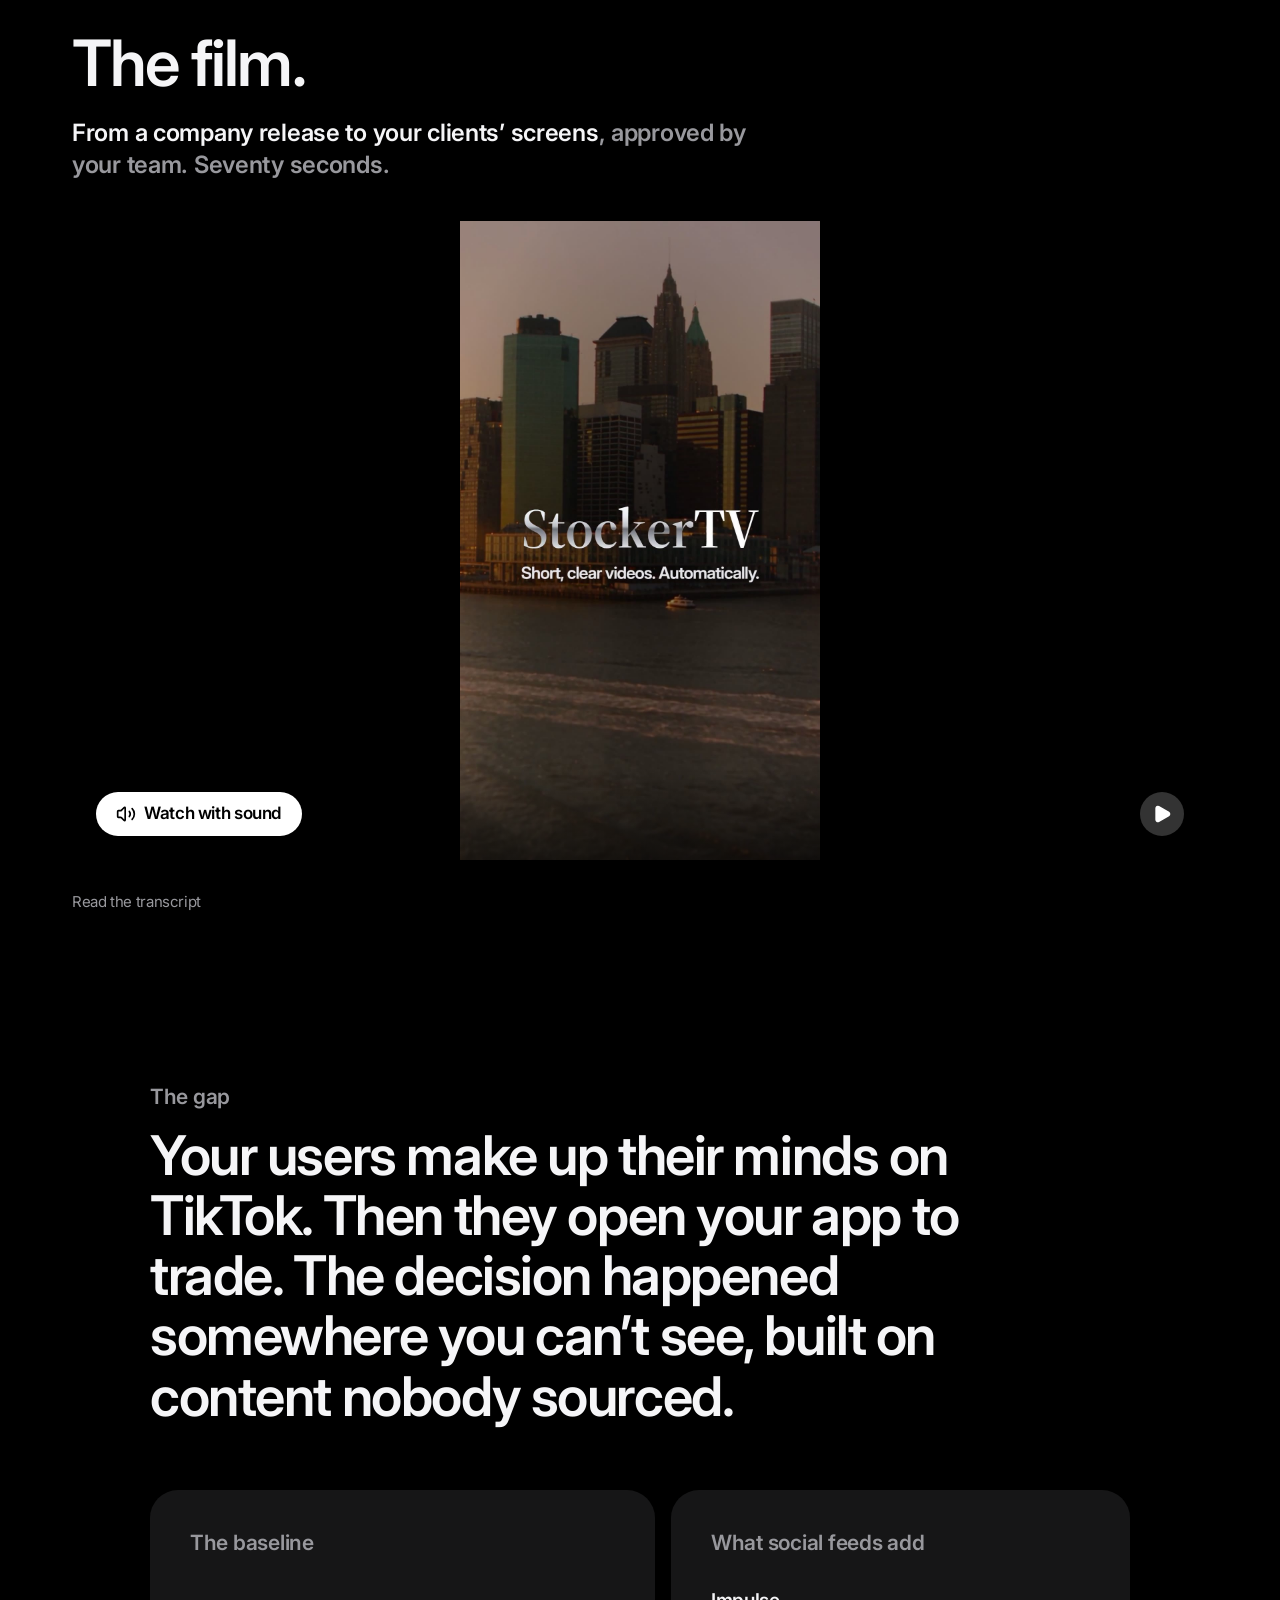
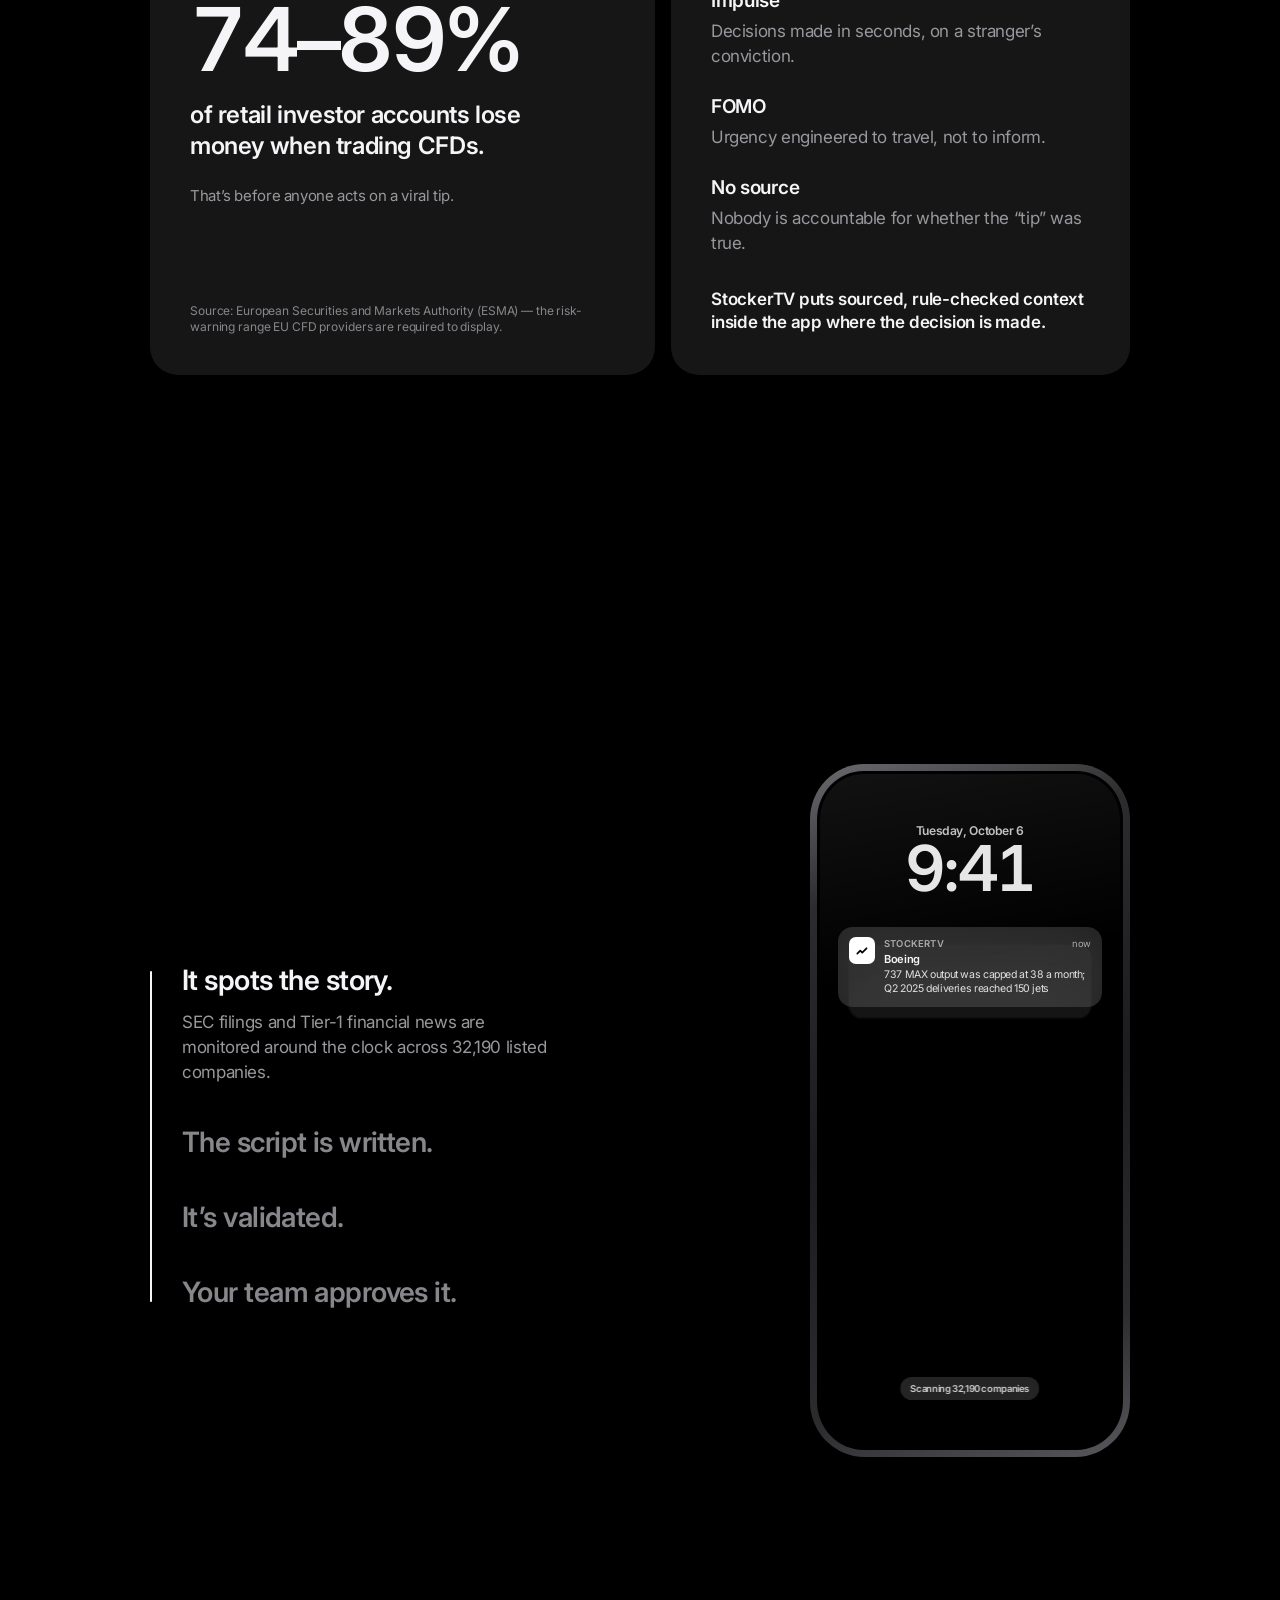
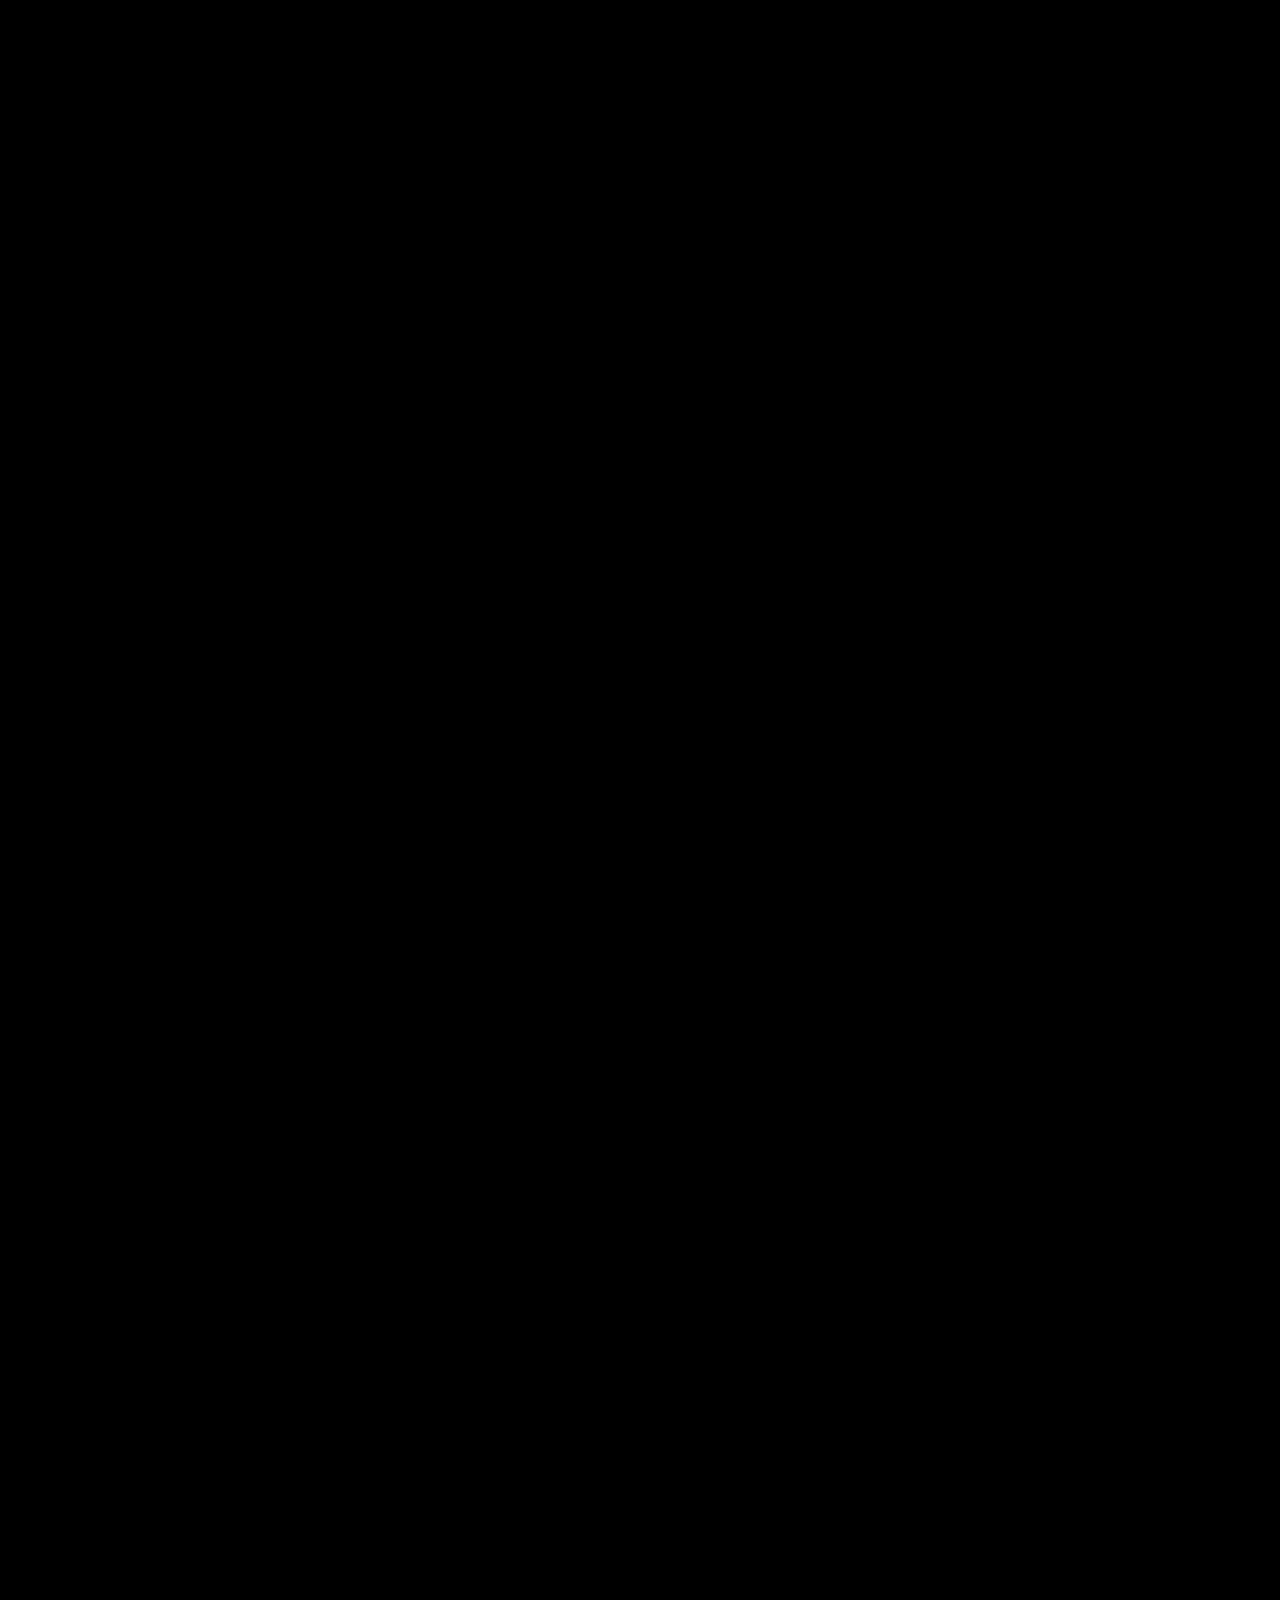
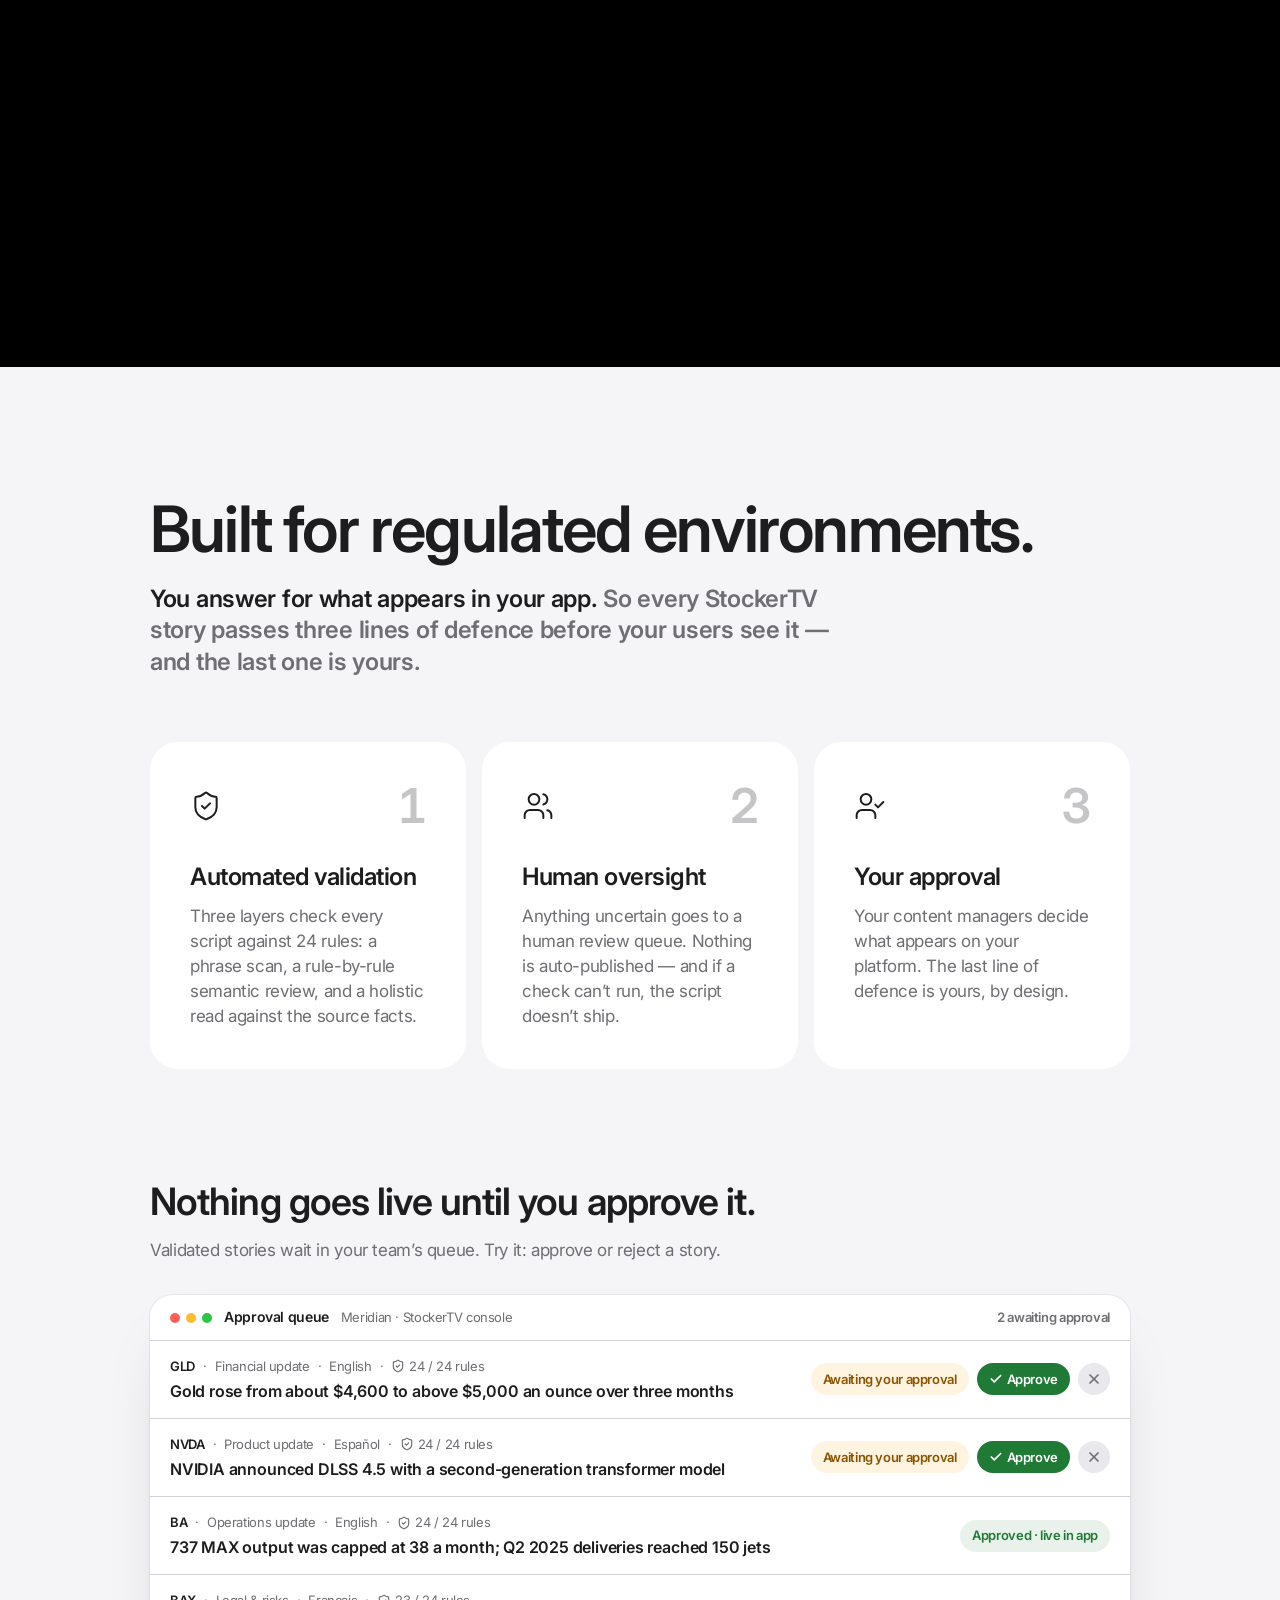
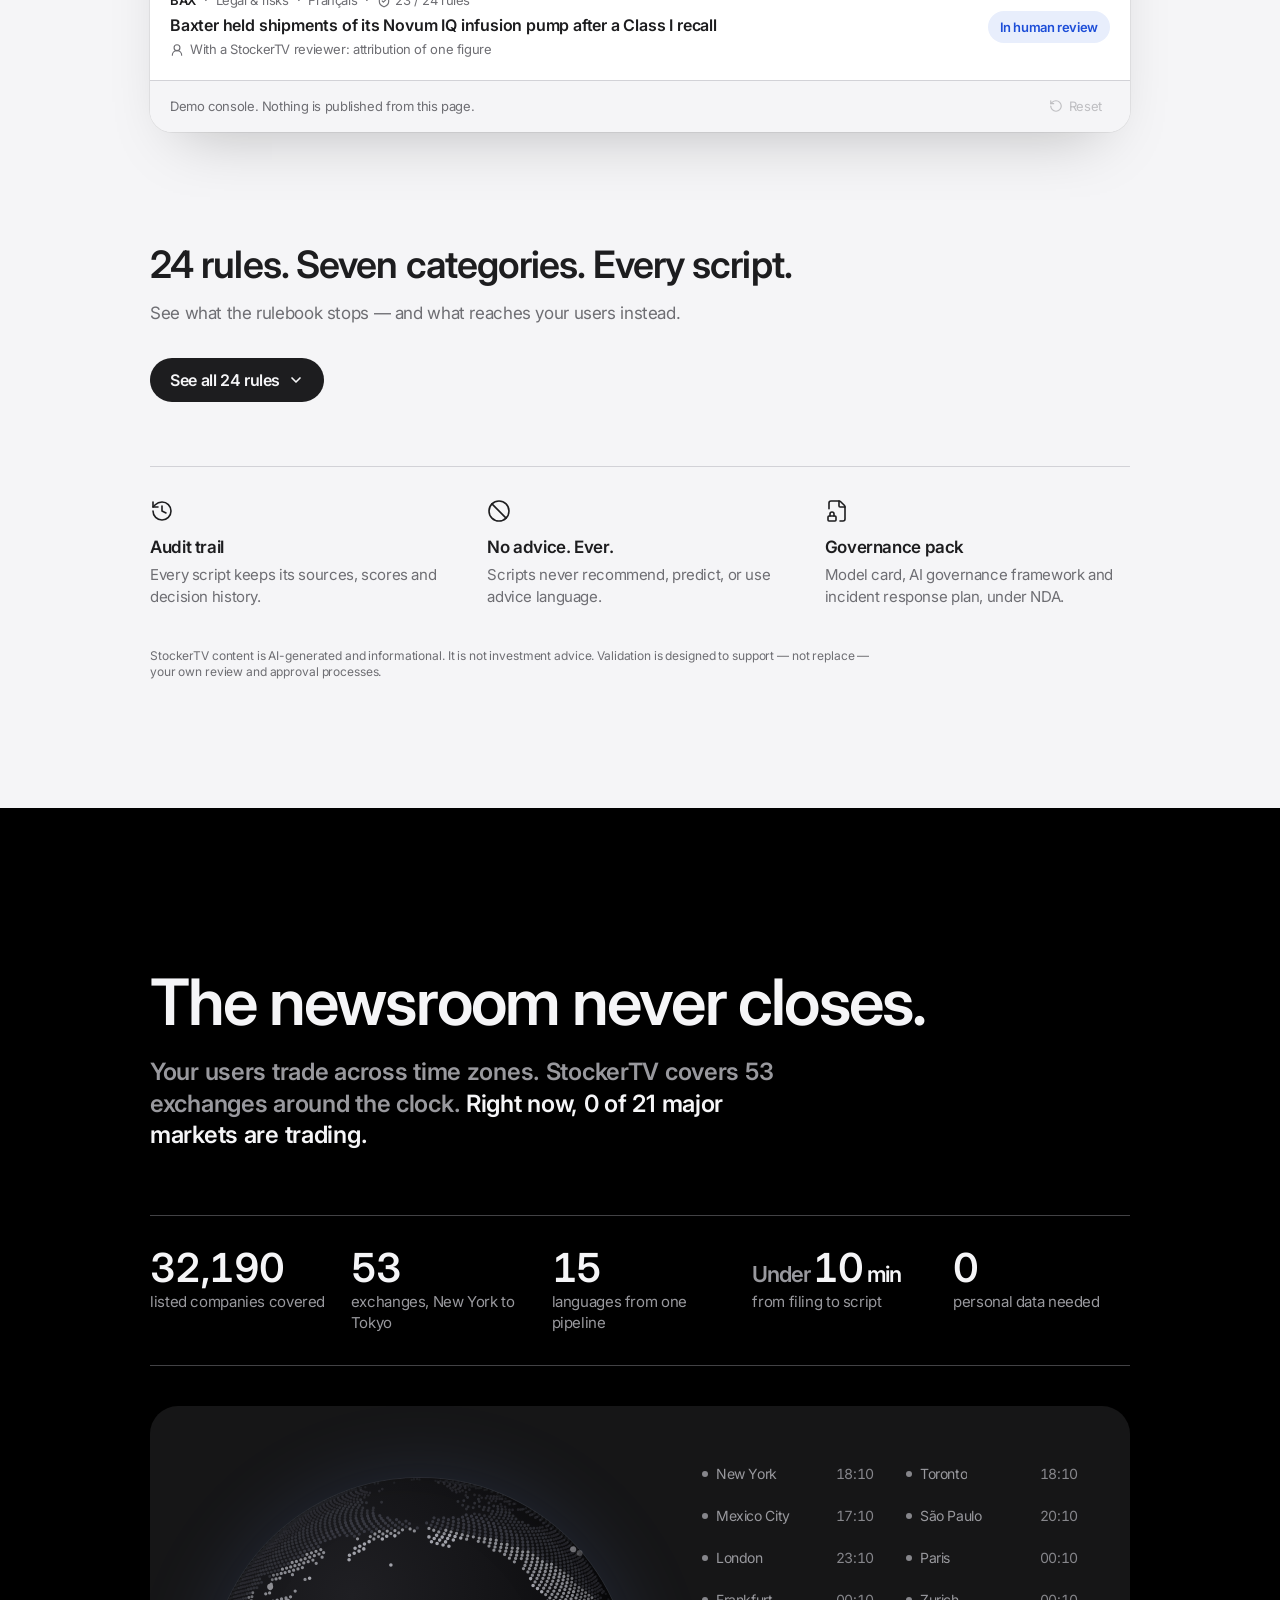
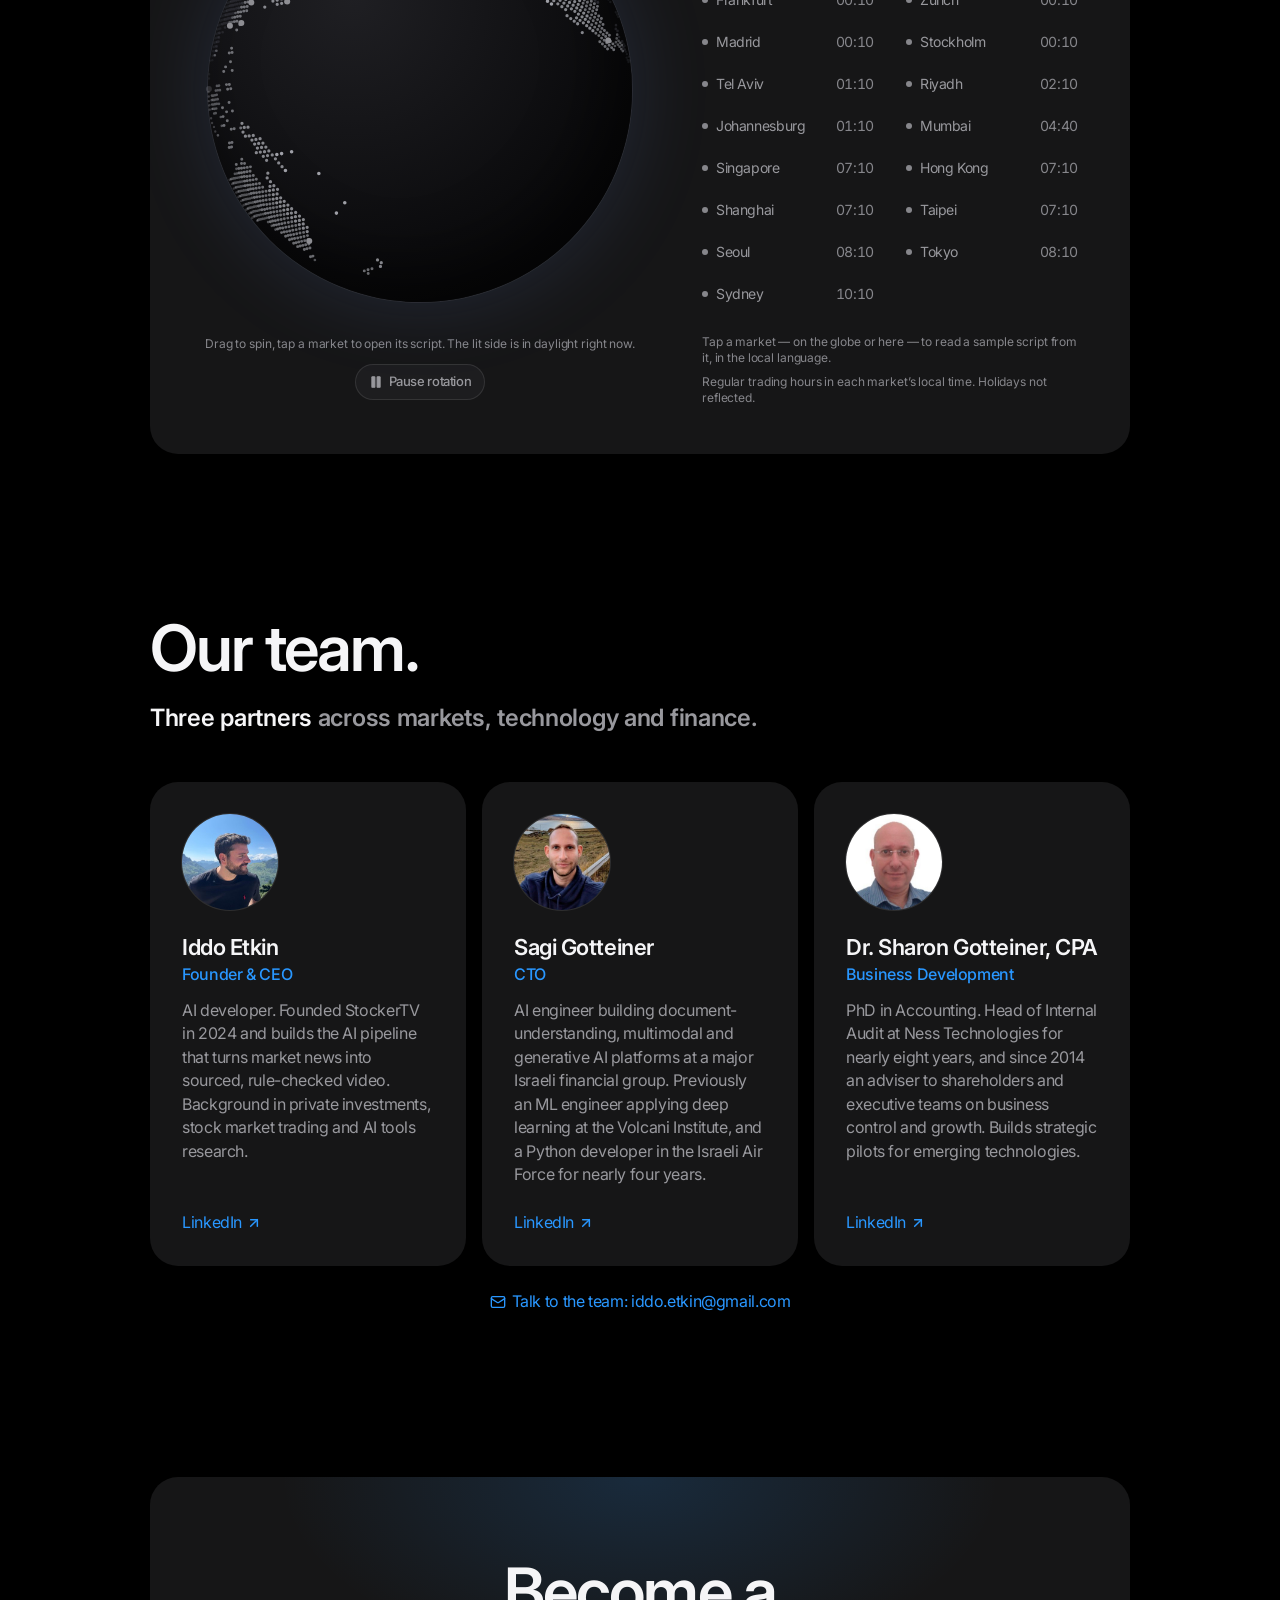
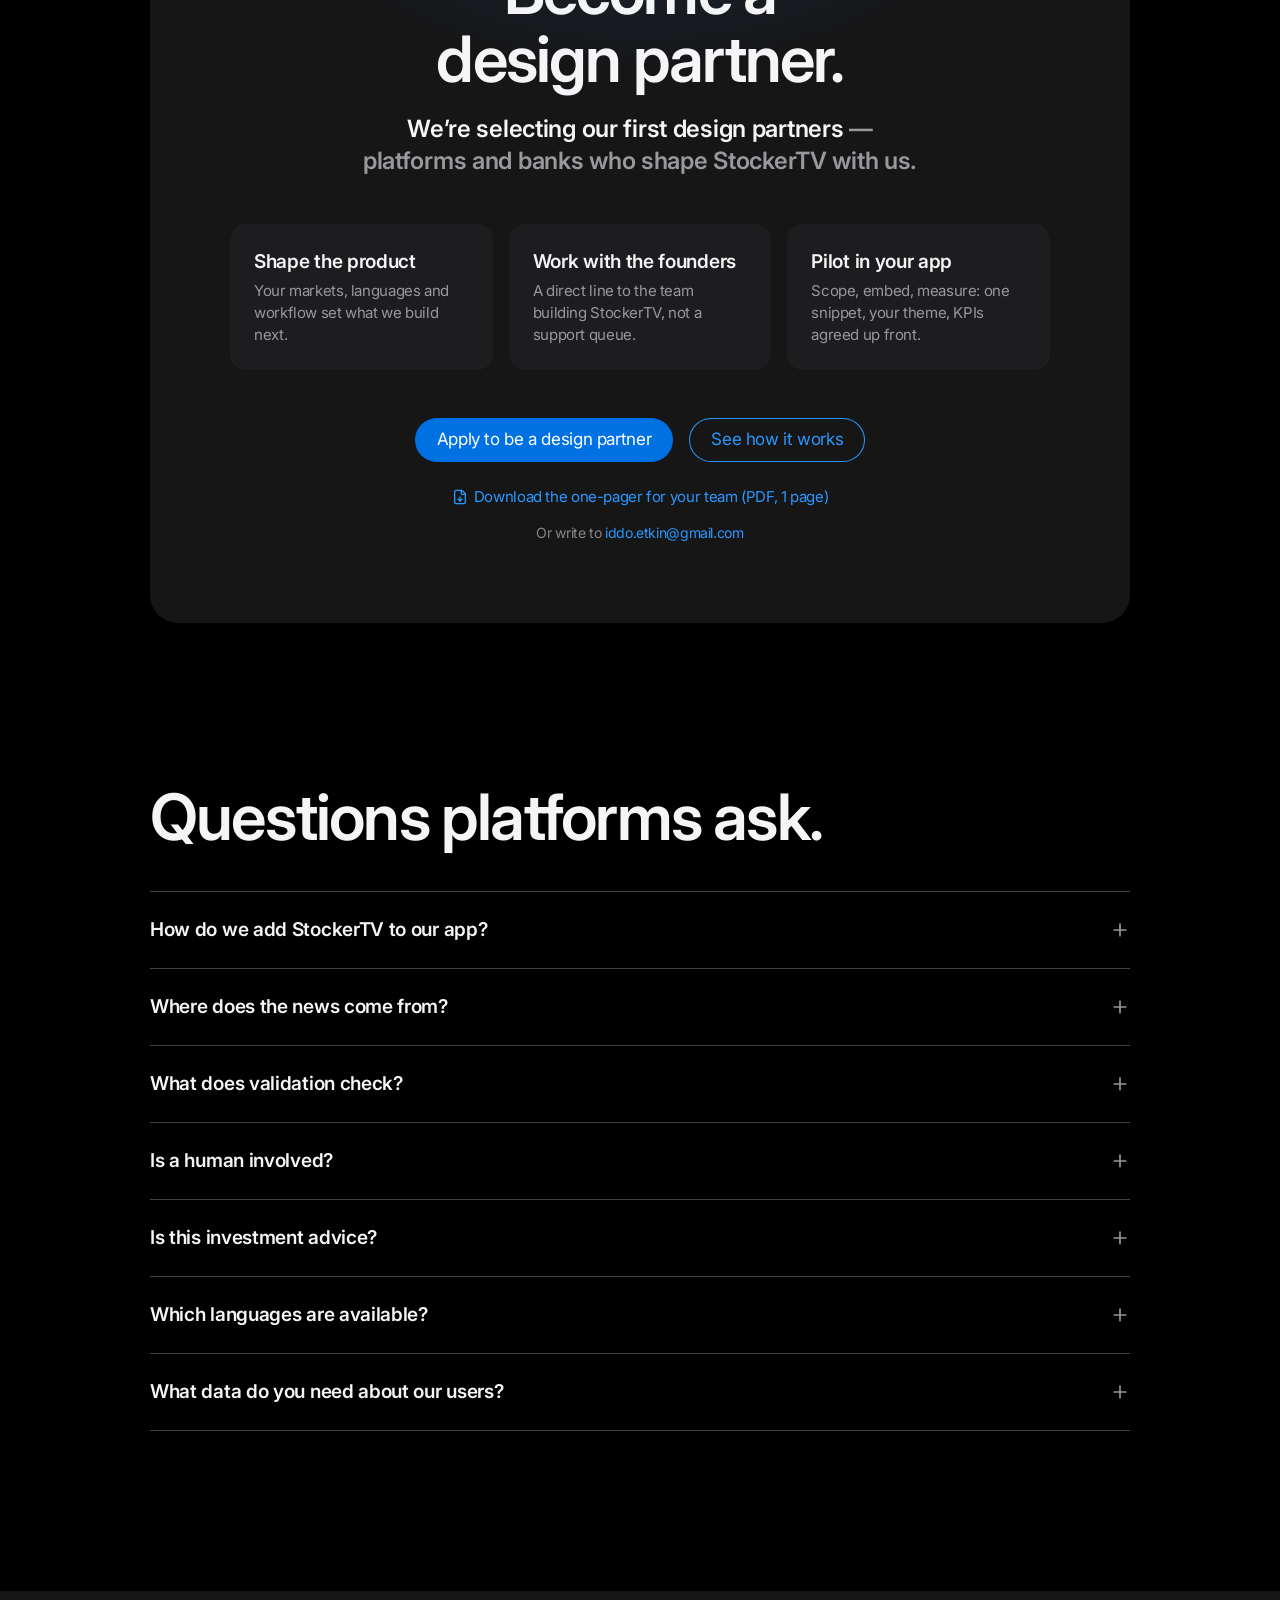
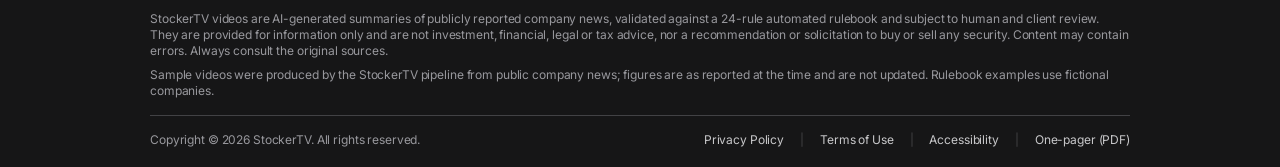
==== commit 4e56fc1f: "Pre-rendered pages" ====
--- a/index.html
+++ b/index.html
@@ -1,41 +1,43 @@
-<!doctype html>
-<html lang="en">
-  <head>
-    <meta charset="UTF-8" />
-    <link rel="preload" href="/fonts/inter-latin.woff2" as="font" type="font/woff2" crossorigin />
-    <link rel="preload" href="/fonts/wordmark-serif.woff2" as="font" type="font/woff2" crossorigin />
-    <link rel="icon" type="image/svg+xml" href="/favicon.svg" />
-    <meta name="viewport" content="width=device-width, initial-scale=1, viewport-fit=cover" />
-    <meta name="theme-color" content="#000000" />
-    <meta name="color-scheme" content="dark" />
-    <meta name="description" content="StockerTV puts short, sourced market-news videos inside trading platforms and banking apps: 32,190 companies, 53 exchanges, 15 languages, validated against a 24-rule rulebook and approved by your team." />
-    <link rel="manifest" href="/manifest.webmanifest" />
-    <link rel="apple-touch-icon" href="/apple-touch-icon.png" />
-    <meta name="apple-mobile-web-app-capable" content="yes" />
-    <meta name="apple-mobile-web-app-status-bar-style" content="black-translucent" />
-    <meta name="apple-mobile-web-app-title" content="StockerTV" />
-
-    <!-- Share previews (absolute URLs on the production domain) -->
-    <meta property="og:type" content="website" />
-    <meta property="og:site_name" content="StockerTV" />
-    <meta property="og:title" content="StockerTV — Market news your users watch. Inside your app." />
-    <meta property="og:description" content="Short, sourced news videos for trading platforms and banks — validated, approved by your team, embedded with one snippet." />
-    <link rel="canonical" href="https://www.stockertv.com/" />
-    <meta property="og:url" content="https://www.stockertv.com/" />
-    <meta property="og:image" content="https://www.stockertv.com/og.png" />
-    <meta property="og:image:width" content="1200" />
-    <meta property="og:image:height" content="630" />
-    <meta property="og:image:alt" content="StockerTV: Market news your users watch. Inside your app." />
-    <meta name="twitter:card" content="summary_large_image" />
-    <title>StockerTV — Market news video for trading platforms and banks</title>
-    <script type="module" crossorigin src="/assets/index-DWdytMx7.js"></script>
+<!doctype html>
+<html lang="en">
+  <head>
+    <meta charset="UTF-8" />
+    <link rel="preload" href="/fonts/inter-latin.woff2" as="font" type="font/woff2" crossorigin />
+    <link rel="preload" href="/fonts/wordmark-serif.woff2" as="font" type="font/woff2" crossorigin />
+    <link rel="icon" type="image/svg+xml" href="/favicon.svg" />
+    <meta name="viewport" content="width=device-width, initial-scale=1, viewport-fit=cover" />
+    <meta name="theme-color" content="#000000" />
+    <meta name="color-scheme" content="dark" />
+    <meta name="description" content="StockerTV puts short, sourced market-news videos inside trading platforms and banking apps: 32,190 companies, 53 exchanges, 15 languages, validated against a 24-rule rulebook and approved by your team." />
+    <link rel="manifest" href="/manifest.webmanifest" />
+    <link rel="apple-touch-icon" href="/apple-touch-icon.png" />
+    <meta name="apple-mobile-web-app-capable" content="yes" />
+    <meta name="apple-mobile-web-app-status-bar-style" content="black-translucent" />
+    <meta name="apple-mobile-web-app-title" content="StockerTV" />
+
+    <!-- Share previews (absolute URLs on the production domain) -->
+    <meta property="og:type" content="website" />
+    <meta property="og:site_name" content="StockerTV" />
+    <meta property="og:title" content="StockerTV — Market news video for trading platforms and banks" />
+    <meta property="og:description" content="Short, sourced news videos for trading platforms and banks — validated, approved by your team, embedded with one snippet." />
+    <link rel="canonical" href="https://www.stockertv.com/" />
+    <meta property="og:url" content="https://www.stockertv.com/" />
+    <meta property="og:image" content="https://www.stockertv.com/og.png" />
+    <meta property="og:image:width" content="1200" />
+    <meta property="og:image:height" content="630" />
+    <meta property="og:image:alt" content="StockerTV: Market news your users watch. Inside your app." />
+    <meta name="twitter:card" content="summary_large_image" />
+    <title>StockerTV — Market news video for trading platforms and banks</title>
+    <script type="module" crossorigin src="/assets/index-Ctmcr-ZQ.js"></script>
     <link rel="modulepreload" crossorigin href="/assets/reduced-motion-DOEJlW1g.js">
     <link rel="modulepreload" crossorigin href="/assets/is-ref-object-wZsrxf7t.js">
     <link rel="modulepreload" crossorigin href="/assets/check-Dbduq3I_.js">
-    <link rel="stylesheet" crossorigin href="/assets/index-DjaRdNpm.css">
-  </head>
-  <body>
-    <div id="root"></div>-
-  </body>
-</html>
+    <link rel="stylesheet" crossorigin href="/assets/index-BYgQ9VZC.css">
+      <!--prerender-head:start--><script type="application/ld+json">{"@context": "https://schema.org", "@type": "Organization", "name": "StockerTV", "url": "https://www.stockertv.com/", "logo": "https://www.stockertv.com/icon-512.png", "description": "StockerTV turns filings and Tier-1 financial news into short, sourced market-news videos for trading platforms and banks: validated against a rulebook, approved by the client's team, and embedded with one snippet.", "email": "iddo.etkin@gmail.com", "founder": {"@type": "Person", "name": "Iddo Etkin", "jobTitle": "Founder & CEO", "sameAs": "https://www.linkedin.com/in/iddoetkin"}}</script><script type="application/ld+json">{"@context": "https://schema.org", "@type": "WebSite", "name": "StockerTV", "url": "https://www.stockertv.com/"}</script><!--prerender-head:end-->
+  </head>
+  <body>
+    <!--prerender:start--><noscript><style>.nojs{max-width:46rem;margin:0 auto;padding:2rem 1.25rem 4rem;font:17px/1.55 system-ui,sans-serif;color:#f5f5f7;background:#000}.nojs h1{font-size:2.2rem;line-height:1.1;margin:1.5rem 0 1rem}.nojs h2{font-size:1.6rem;margin:2.5rem 0 .75rem}.nojs h3{font-size:1.2rem;margin:1.5rem 0 .5rem}.nojs p,.nojs div{margin:.5rem 0}.nojs ul,.nojs ol{padding-left:1.25rem}.nojs a{color:#2997ff}</style><div class="nojs"><div><a href="/">Stocker TV </a> <div><div><a href="/#how">How it works</a> <a href="/#trust">Trust</a> <a href="/#always-on">Markets</a> <a href="/#faq">FAQ</a> </div><a href="/feed">Live demo</a> </div></div><div><div><div><p>For trading platforms and banks</p><h1>Market news your users watch. Inside your app.</h1><p>StockerTV turns filings and Tier-1 financial news into short, sourced videos — validated against a rulebook, approved by your team, and embedded with one snippet.</p><div><a href="/feed#gld-gold-3m">See the live demo</a> </div></div><div><p>Meridian</p><div><p>GLD</p><p>SPDR Gold Shares</p></div><div>Stocker TV <p>Gold rose from about $4,600 to above $5,000 an ounce over three months </p></div><div><a href="/trade/gld-gold-3m?side=buy">BUY</a> <a href="/trade/gld-gold-3m?side=sell">SELL</a> </div></div></div><div><div><h2>The film. </h2><p>From a company release to your clients’ screens , approved by your team. Seventy seconds.</p></div><div>Read the transcript<div><p>Every day, thousands of public companies publish news.</p><p>Earnings. Deals. Recalls. Almost nobody reads them.</p><p>StockerTV turns that news into short, clear videos. Automatically.</p><p>A story breaks. We pull out the facts, write the script, check every number against the source, and produce the video.</p><p>It lives inside your app. Right beside the chart. Or in your banking app.</p><p>In your clients’ language. [Our presenters, in French, German, Arabic and Spanish.]</p><p>And nothing goes live until your team approves it. Then it’s live, in your app.</p><p>StockerTV. Watch the news.</p><p>Narration and presenters are AI-generated. Company figures shown are from Boeing’s Q2 2025 release and SPDR Gold Shares (GLD) market data.</p></div></div></div><div><p>The gap </p><p>Your users make up their minds on TikTok. Then they open your app to trade. The decision happened somewhere you can’t see, built on content nobody sourced. </p><div><div><p>The baseline</p><p>74–89% </p><p>of retail investor accounts lose money when trading CFDs.</p><p>That’s before anyone acts on a viral tip.</p><p>Source: European Securities and Markets Authority (ESMA) — the risk-warning range EU CFD providers are required to display.</p></div><div><p>What social feeds add</p><div><div><div>Impulse</div><div>Decisions made in seconds, on a stranger’s conviction.</div></div><div><div>FOMO</div><div>Urgency engineered to travel, not to inform.</div></div><div><div>No source</div><div>Nobody is accountable for whether the “tip” was true.</div></div></div><p>StockerTV puts sourced, rule-checked context inside the app where the decision is made.</p></div></div></div><div><h2>From filing to your app, in minutes. </h2><p>Want the full picture? <a href="/demo">Walk through a real story, step by step ›</a> </p></div><div><div><h2>Built for regulated environments. </h2><p>You answer for what appears in your app. So every StockerTV story passes three lines of defence before your users see it — and the last one is yours.</p></div><ol><li><h3>Automated validation</h3><p>Three layers check every script against 24 rules: a phrase scan, a rule-by-rule semantic review, and a holistic read against the source facts.</p></li><li><h3>Human oversight</h3><p>Anything uncertain goes to a human review queue. Nothing is auto-published — and if a check can’t run, the script doesn’t ship.</p></li><li><h3>Your approval</h3><p>Your content managers decide what appears on your platform. The last line of defence is yours, by design.</p></li></ol><div><h3>Nothing goes live until you approve it.</h3><p>Validated stories wait in your team’s queue. Try it: approve or reject a story.</p><div><div><div><p>Approval queue</p><p>Meridian · StockerTV console</p></div><p>2 awaiting approval</p></div><ul><li><div><p>GLD Financial update English 24 / 24 rules </p><p>Gold rose from about $4,600 to above $5,000 an ounce over three months</p></div><div>Awaiting your approval </div></li><li><div><p>NVDA Product update Español 24 / 24 rules </p><p>NVIDIA announced DLSS 4.5 with a second-generation transformer model</p></div><div>Awaiting your approval </div></li><li><div><p>BA Operations update English 24 / 24 rules </p><p>737 MAX output was capped at 38 a month; Q2 2025 deliveries reached 150 jets</p></div><div>Approved · live in app </div></li><li><div><p>BAX Legal &amp; risks Français 23 / 24 rules </p><p>Baxter held shipments of its Novum IQ infusion pump after a Class I recall</p><p>With a StockerTV reviewer: attribution of one figure</p></div><div>In human review </div></li></ul><p>Demo console. Nothing is published from this page.</p></div></div><div><h3>24 rules. Seven categories. Every script.</h3><p>See what the rulebook stops — and what reaches your users instead.</p></div><div><div><div><div>Audit trail</div><div>Every script keeps its sources, scores and decision history.</div></div><div><div>No advice. Ever.</div><div>Scripts never recommend, predict, or use advice language.</div></div><div><div>Governance pack</div><div>Model card, AI governance framework and incident response plan, under NDA.</div></div></div><p>StockerTV content is AI-generated and informational. It is not investment advice. Validation is designed to support — not replace — your own review and approval processes.</p></div></div><div><div><h2>The newsroom never closes. </h2><p>Your users trade across time zones. StockerTV covers 53 exchanges around the clock. </p></div><div><div><div>listed companies covered</div><div>32,190 </div></div><div><div>exchanges, New York to Tokyo</div><div>53 </div></div><div><div>languages from one pipeline</div><div>15 </div></div><div><div>from filing to script</div><div>Under 10 min </div></div><div><div>personal data needed</div><div>0 </div></div></div><div><p>Drag to spin, tap a market to open its script. The lit side is in daylight right now.</p><div><p>Tap a market — on the globe or here — to read a sample script from it, in the local language.</p><p>Regular trading hours in each market’s local time. Holidays not reflected.</p></div></div></div><div><div><h2>Our team. </h2><p>Three partners across markets, technology and finance.</p></div><ul><li><h3>Iddo Etkin</h3><p>Founder &amp; CEO</p><p>AI developer. Founded StockerTV in 2024 and builds the AI pipeline that turns market news into sourced, rule-checked video. Background in private investments, stock market trading and AI tools research.</p><a href="https://www.linkedin.com/in/iddoetkin">LinkedIn: Iddo Etkin (opens in a new tab) </a> </li><li><h3>Sagi Gotteiner</h3><p>CTO</p><p>AI engineer building document-understanding, multimodal and generative AI platforms at a major Israeli financial group. Previously an ML engineer applying deep learning at the Volcani Institute, and a Python developer in the Israeli Air Force for nearly four years.</p><a href="https://www.linkedin.com/in/sagi-gotteiner/">LinkedIn: Sagi Gotteiner (opens in a new tab) </a> </li><li><h3>Dr. Sharon Gotteiner, CPA</h3><p>Business Development</p><p>PhD in Accounting. Head of Internal Audit at Ness Technologies for nearly eight years, and since 2014 an adviser to shareholders and executive teams on business control and growth. Builds strategic pilots for emerging technologies.</p><a href="https://www.linkedin.com/in/sharon-gotteiner/">LinkedIn: Dr. Sharon Gotteiner, CPA (opens in a new tab) </a> </li></ul><div><a href="mailto:iddo.etkin@gmail.com">Talk to the team: iddo.etkin@gmail.com</a> </div></div><div><h2>Become a design partner.</h2><p>We’re selecting our first design partners — platforms and banks who shape StockerTV with us.</p><ol><li><p>Shape the product</p><p>Your markets, languages and workflow set what we build next.</p></li><li><p>Work with the founders</p><p>A direct line to the team building StockerTV, not a support queue.</p></li><li><p>Pilot in your app</p><p>Scope, embed, measure: one snippet, your theme, KPIs agreed up front.</p></li></ol><div><a href="/demo">See how it works</a> </div><p><a href="/StockerTV-one-pager.pdf">Download the one-pager for your team (PDF, 1 page)</a> </p><p>Or write to <a href="mailto:iddo.etkin@gmail.com">iddo.etkin@gmail.com</a> </p></div><div><h2>Questions platforms ask. </h2><ul><li><h3>How do we add StockerTV to our app? </h3><p>With one embed snippet. Place the player on stock pages or your home screen; a tap opens the full-screen feed with sound and captions, and BUY / SELL hand the ticker to your own order ticket through a trade URL you set. Light or dark theme to match your app. Deeper integrations are scoped per pilot.</p></li><li><h3>Where does the news come from? </h3><p>SEC filings and Tier-1 financial news sources. Background company data is used for context and never presented as news.</p></li><li><h3>What does validation check? </h3><p>A 24-rule rulebook in seven categories: forward-looking statements, fair balance, attribution, market manipulation, promotional language, editorial neutrality and disclosure. The full rule set is available to your risk team under NDA.</p></li><li><h3>Is a human involved? </h3><p>Yes. Scripts that don’t clear validation go to human review, nothing is auto-published, and your content team decides what appears on your platform.</p></li><li><h3>Is this investment advice? </h3><p>No. StockerTV produces informational, AI-generated news summaries. Scripts never recommend, predict, or use advice language, and every video carries a disclaimer.</p></li><li><h3>Which languages are available? </h3><p>Approved scripts can be translated into 15 languages. The languages for your pilot are agreed during scoping.</p></li><li><h3>What data do you need about our users? </h3><p>None personal. The widget measures anonymous, aggregate engagement so we can report pilot results to you.</p></li></ul></div></div><div><ol><li><p>StockerTV videos are AI-generated summaries of publicly reported company news, validated against a 24-rule automated rulebook and subject to human and client review. They are provided for information only and are not investment, financial, legal or tax advice, nor a recommendation or solicitation to buy or sell any security. Content may contain errors. Always consult the original sources.</p></li><li>Sample videos were produced by the StockerTV pipeline from public company news; figures are as reported at the time and are not updated. Rulebook examples use fictional companies.</li></ol><div><p>Copyright © 2026 StockerTV. All rights reserved.</p><div><a href="/privacy">Privacy Policy</a> <a href="/terms">Terms of Use</a> <a href="/accessibility">Accessibility</a> <a href="/StockerTV-one-pager.pdf">One-pager (PDF)</a> </div></div></div></div></noscript><!--prerender:end-->
+    <div id="root"></div>
+
+  </body>
+</html>
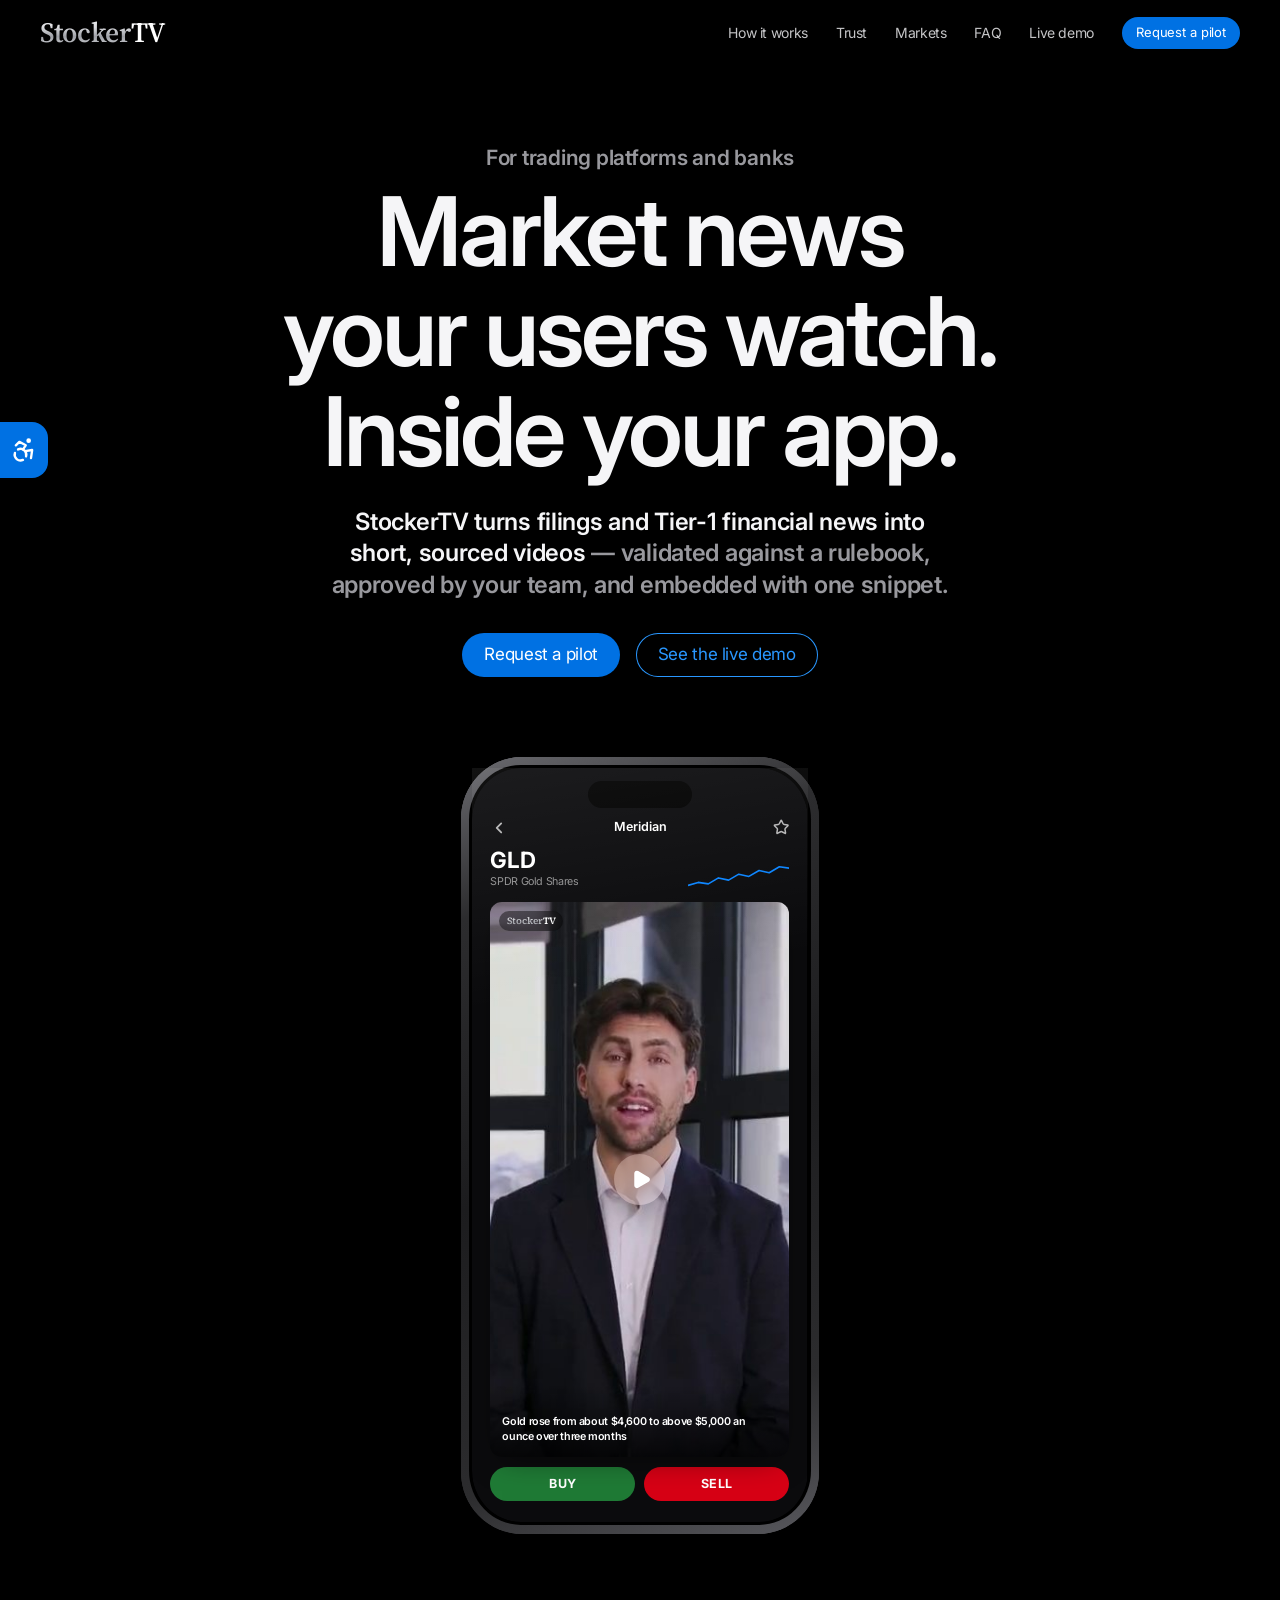
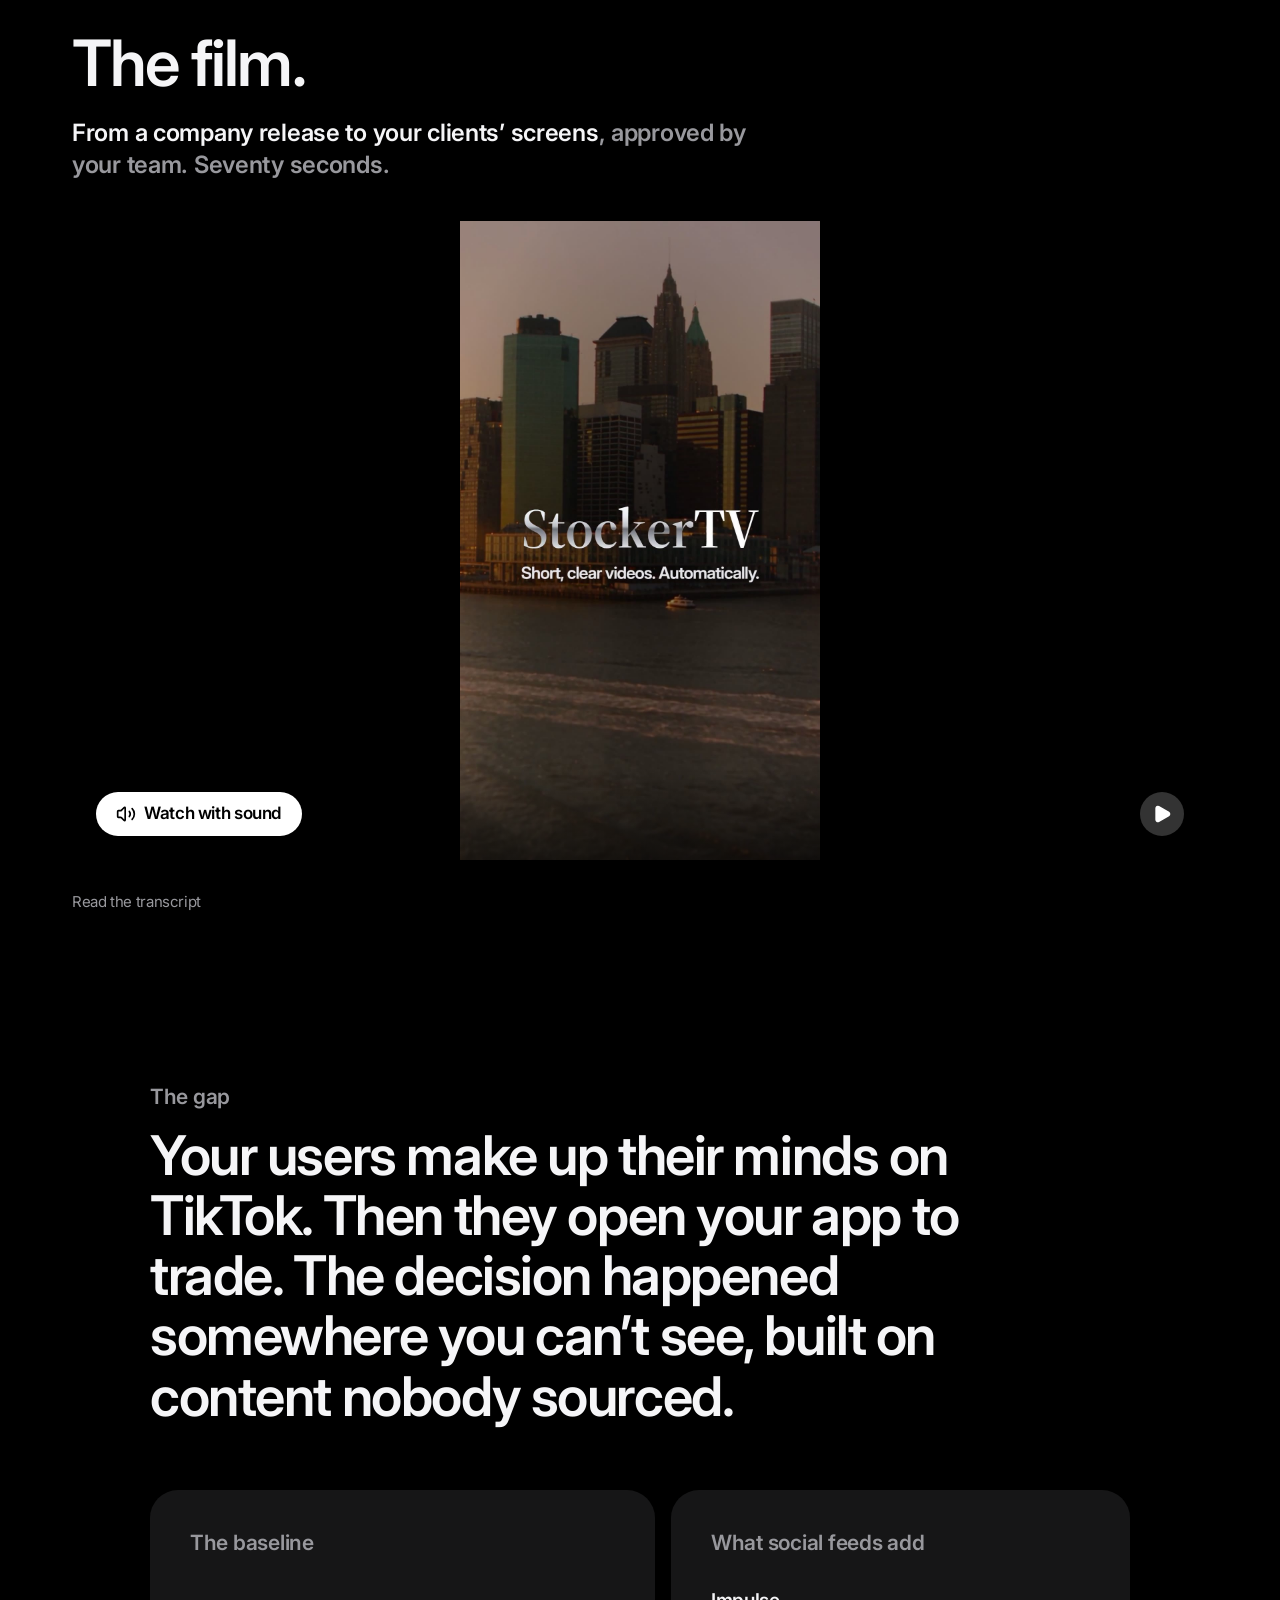
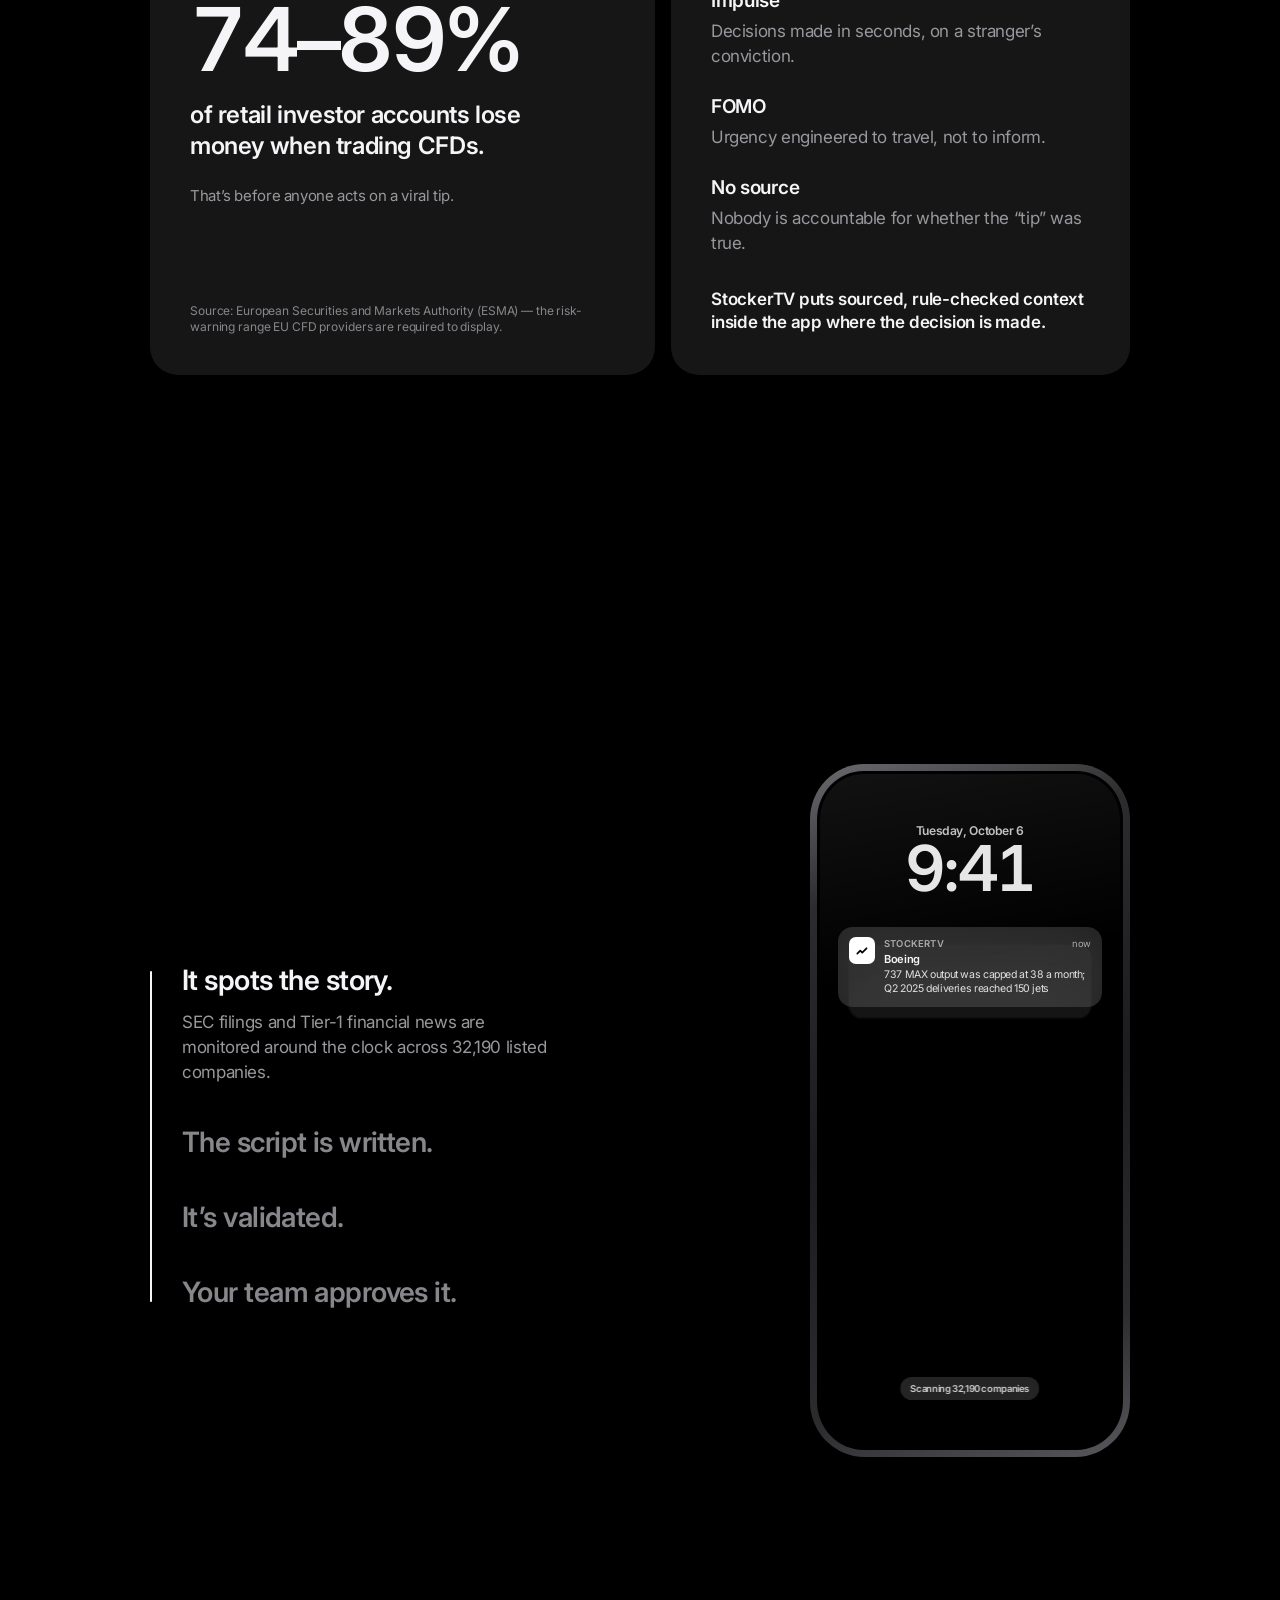
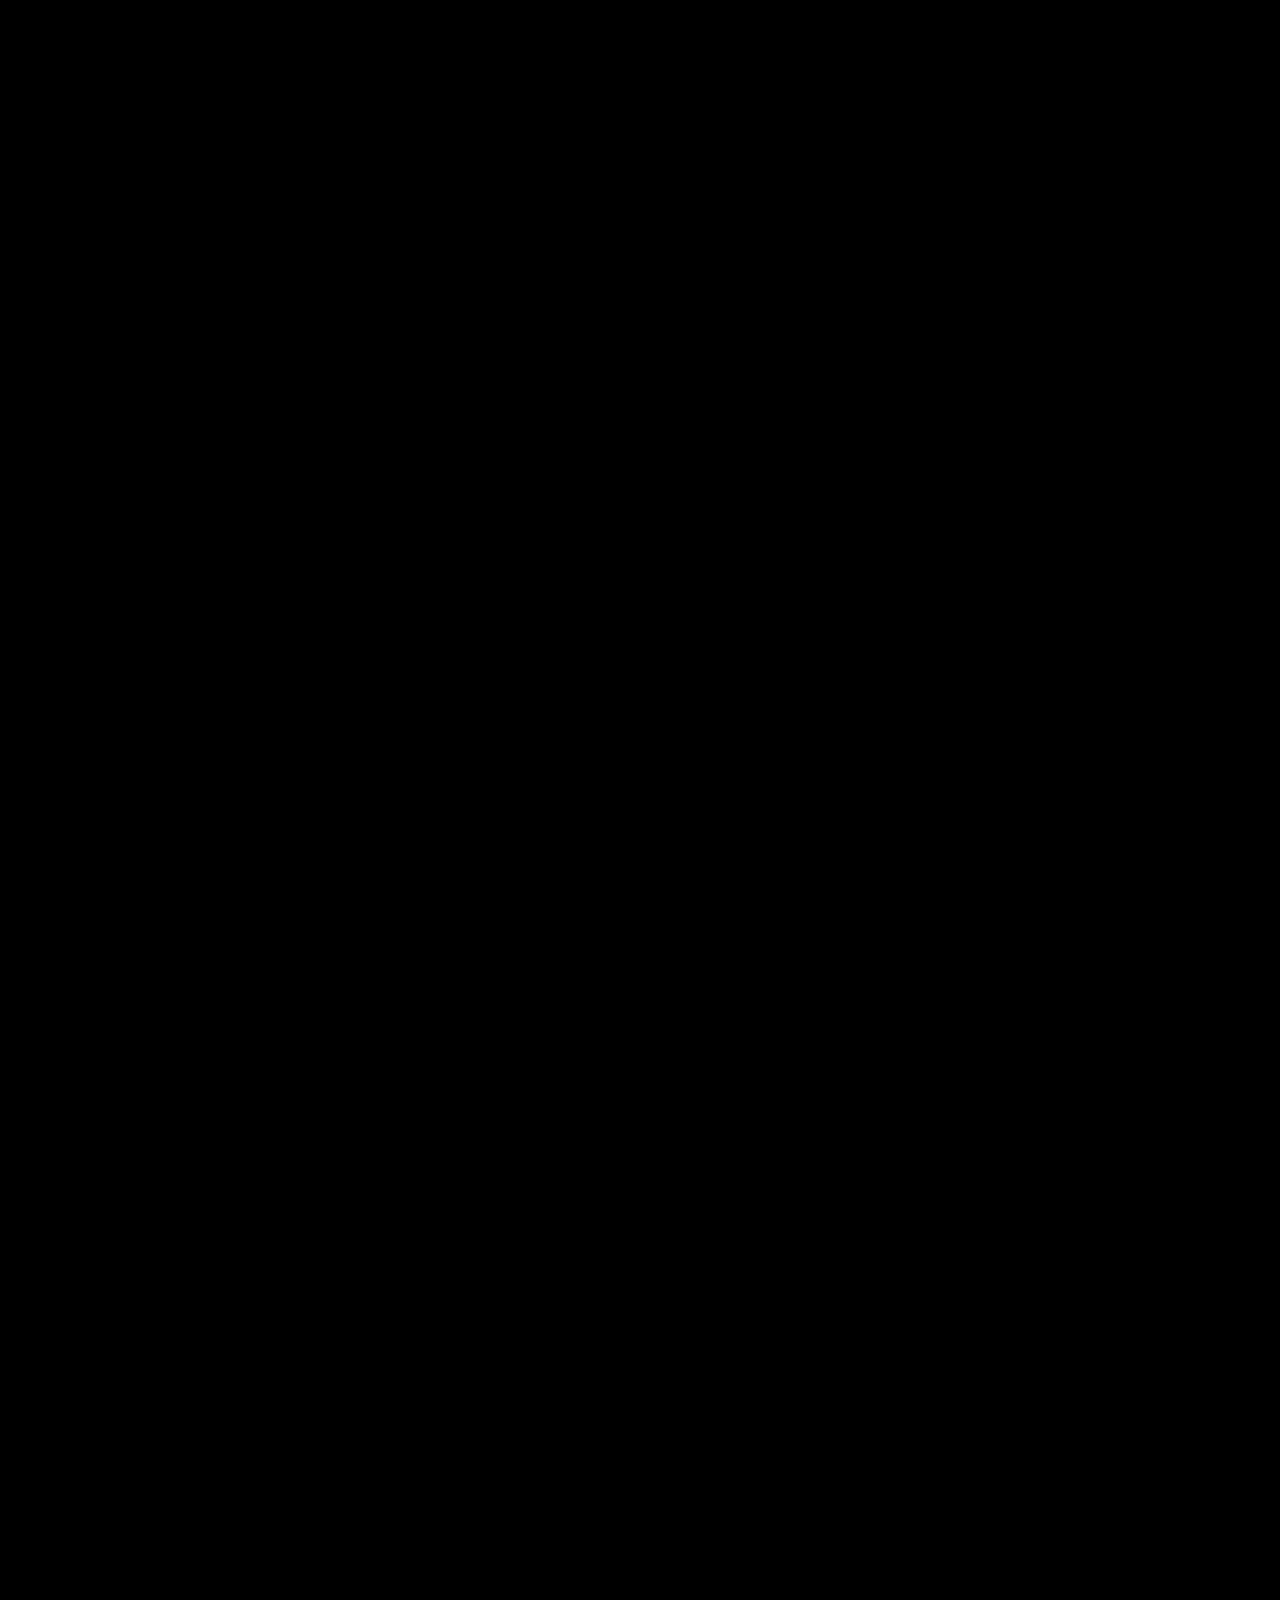
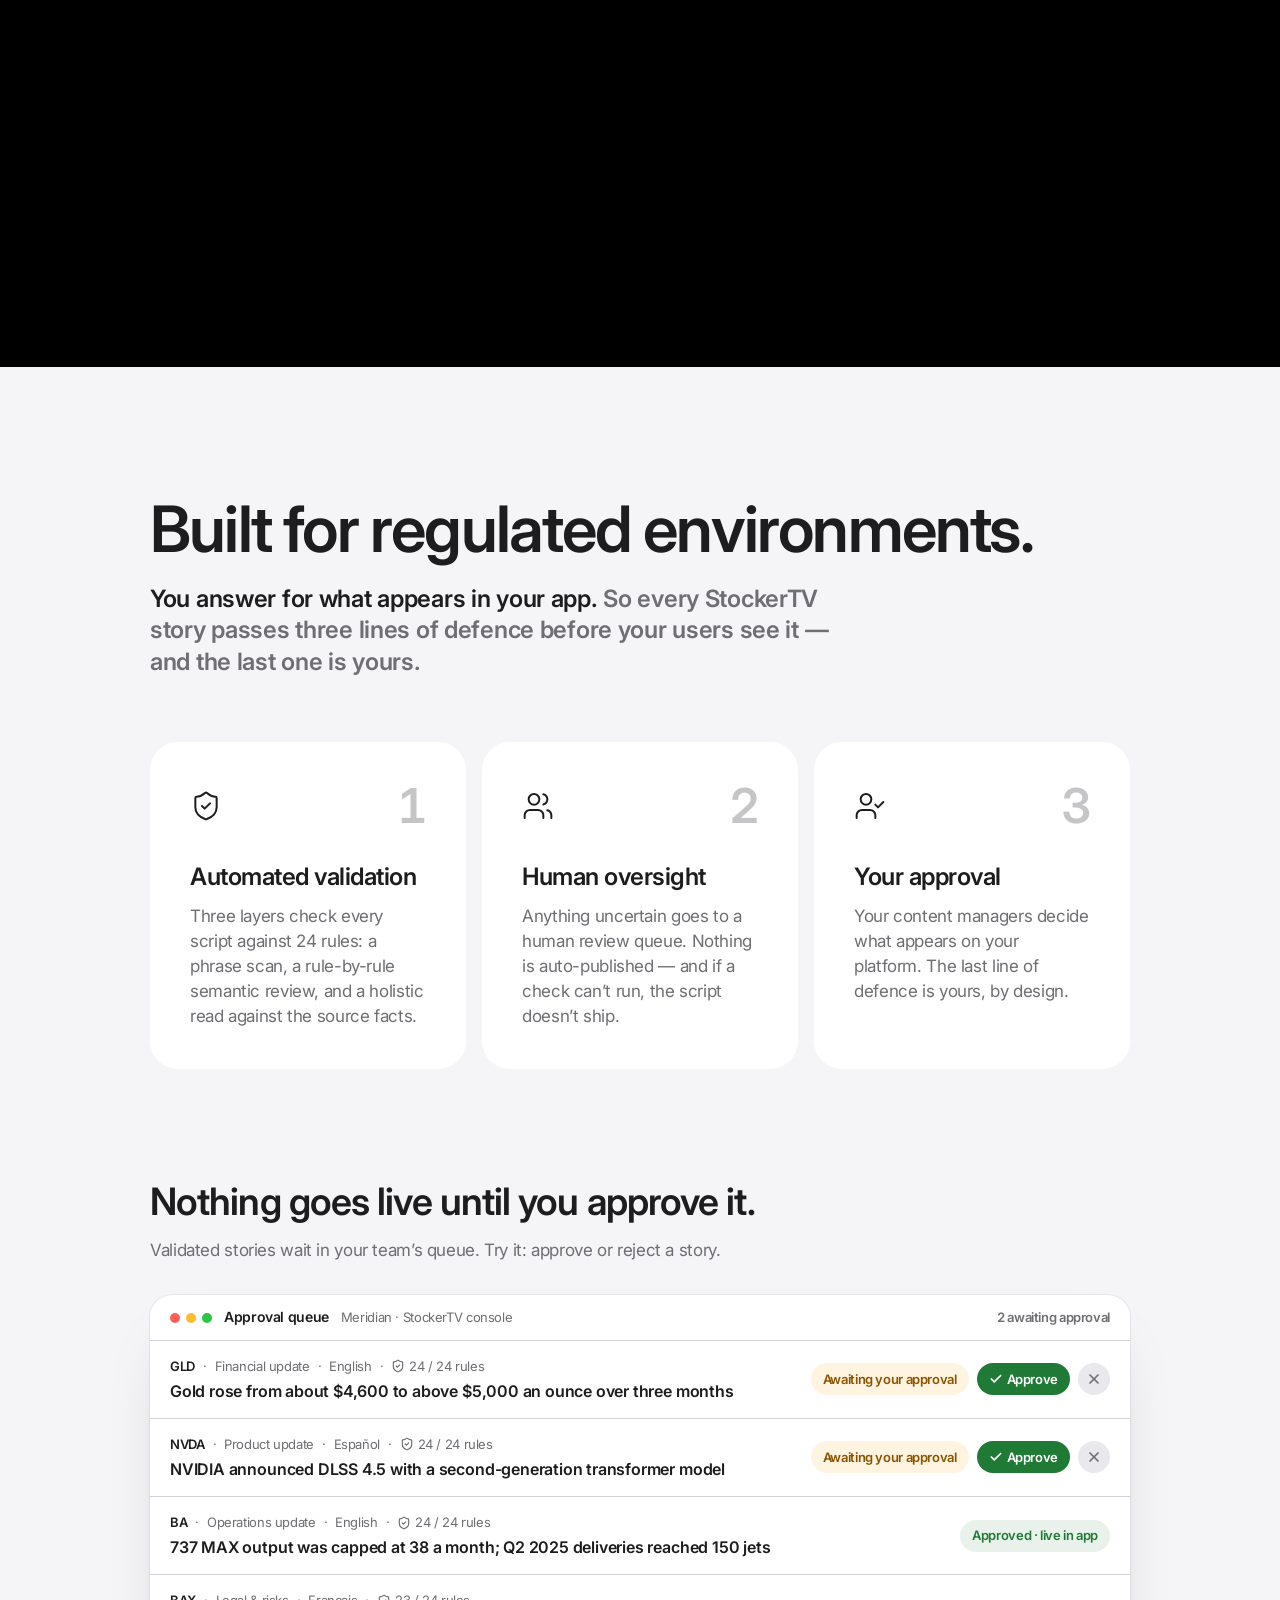
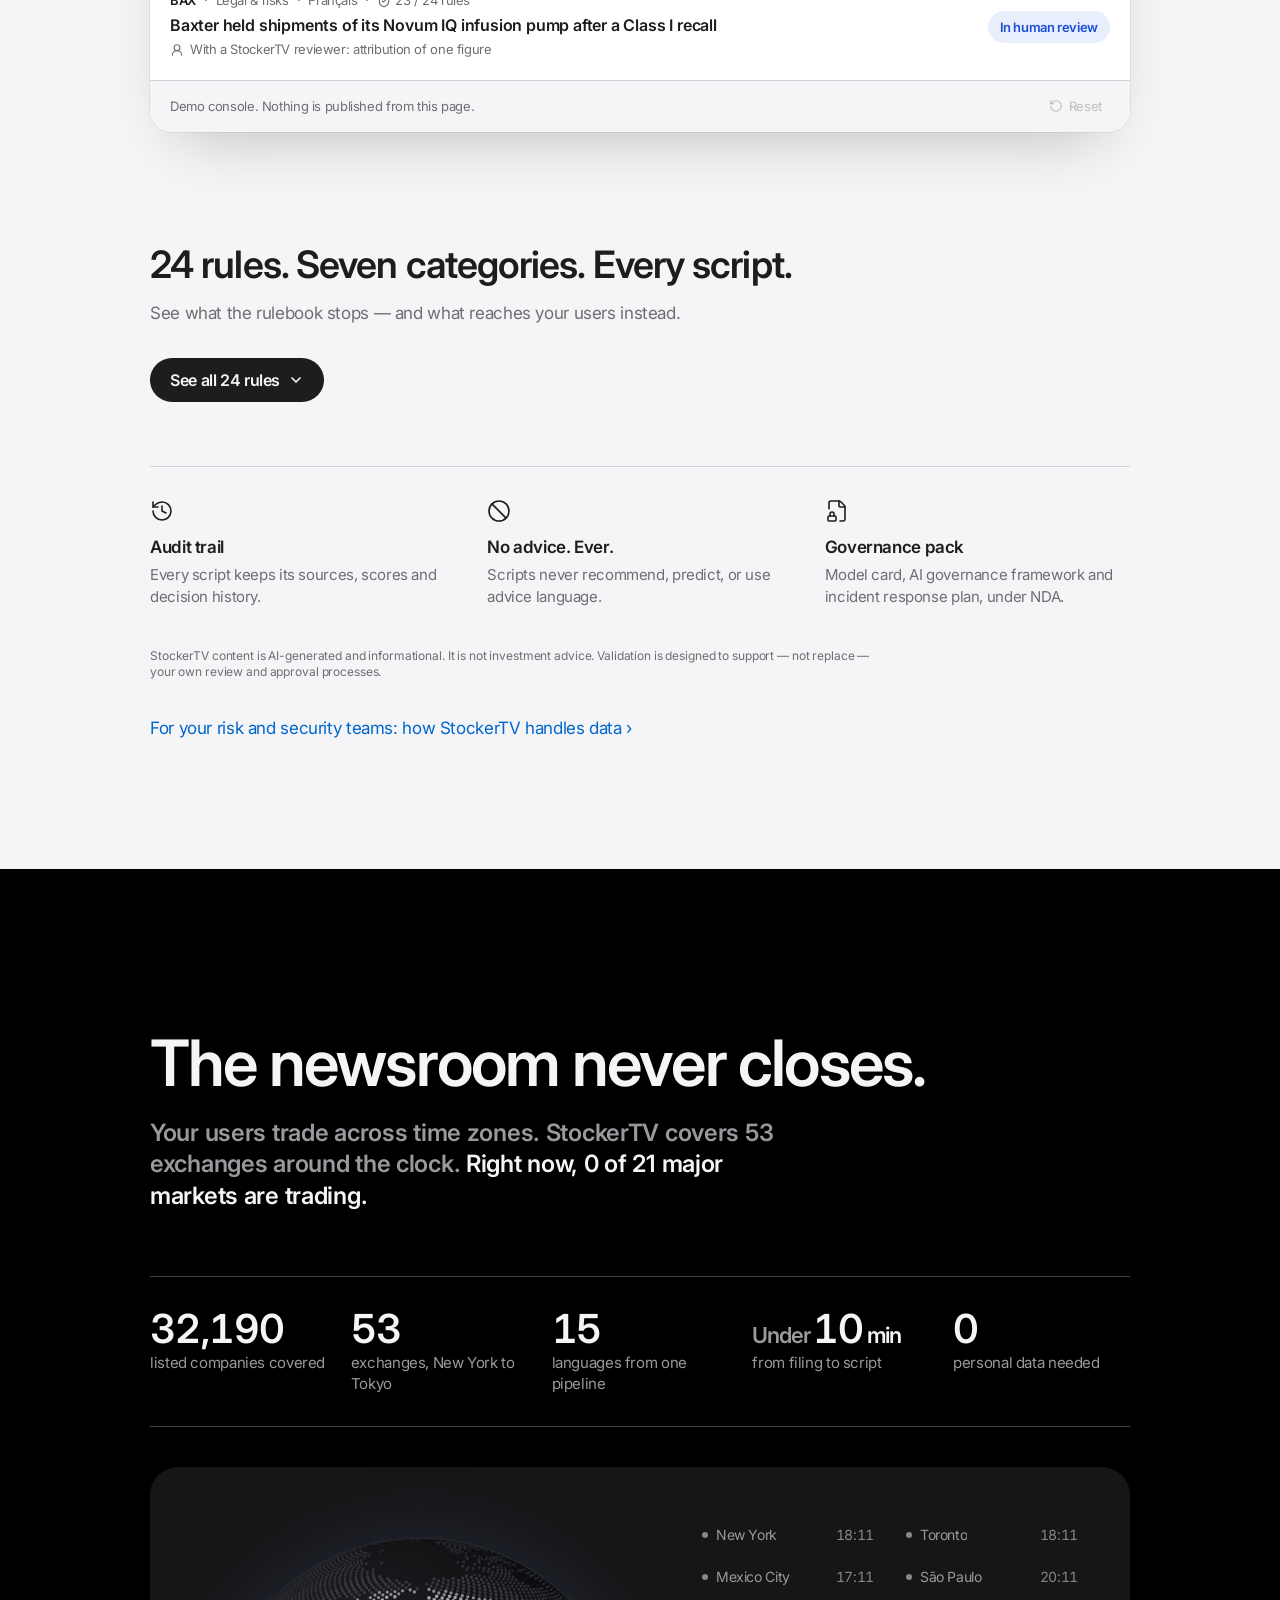
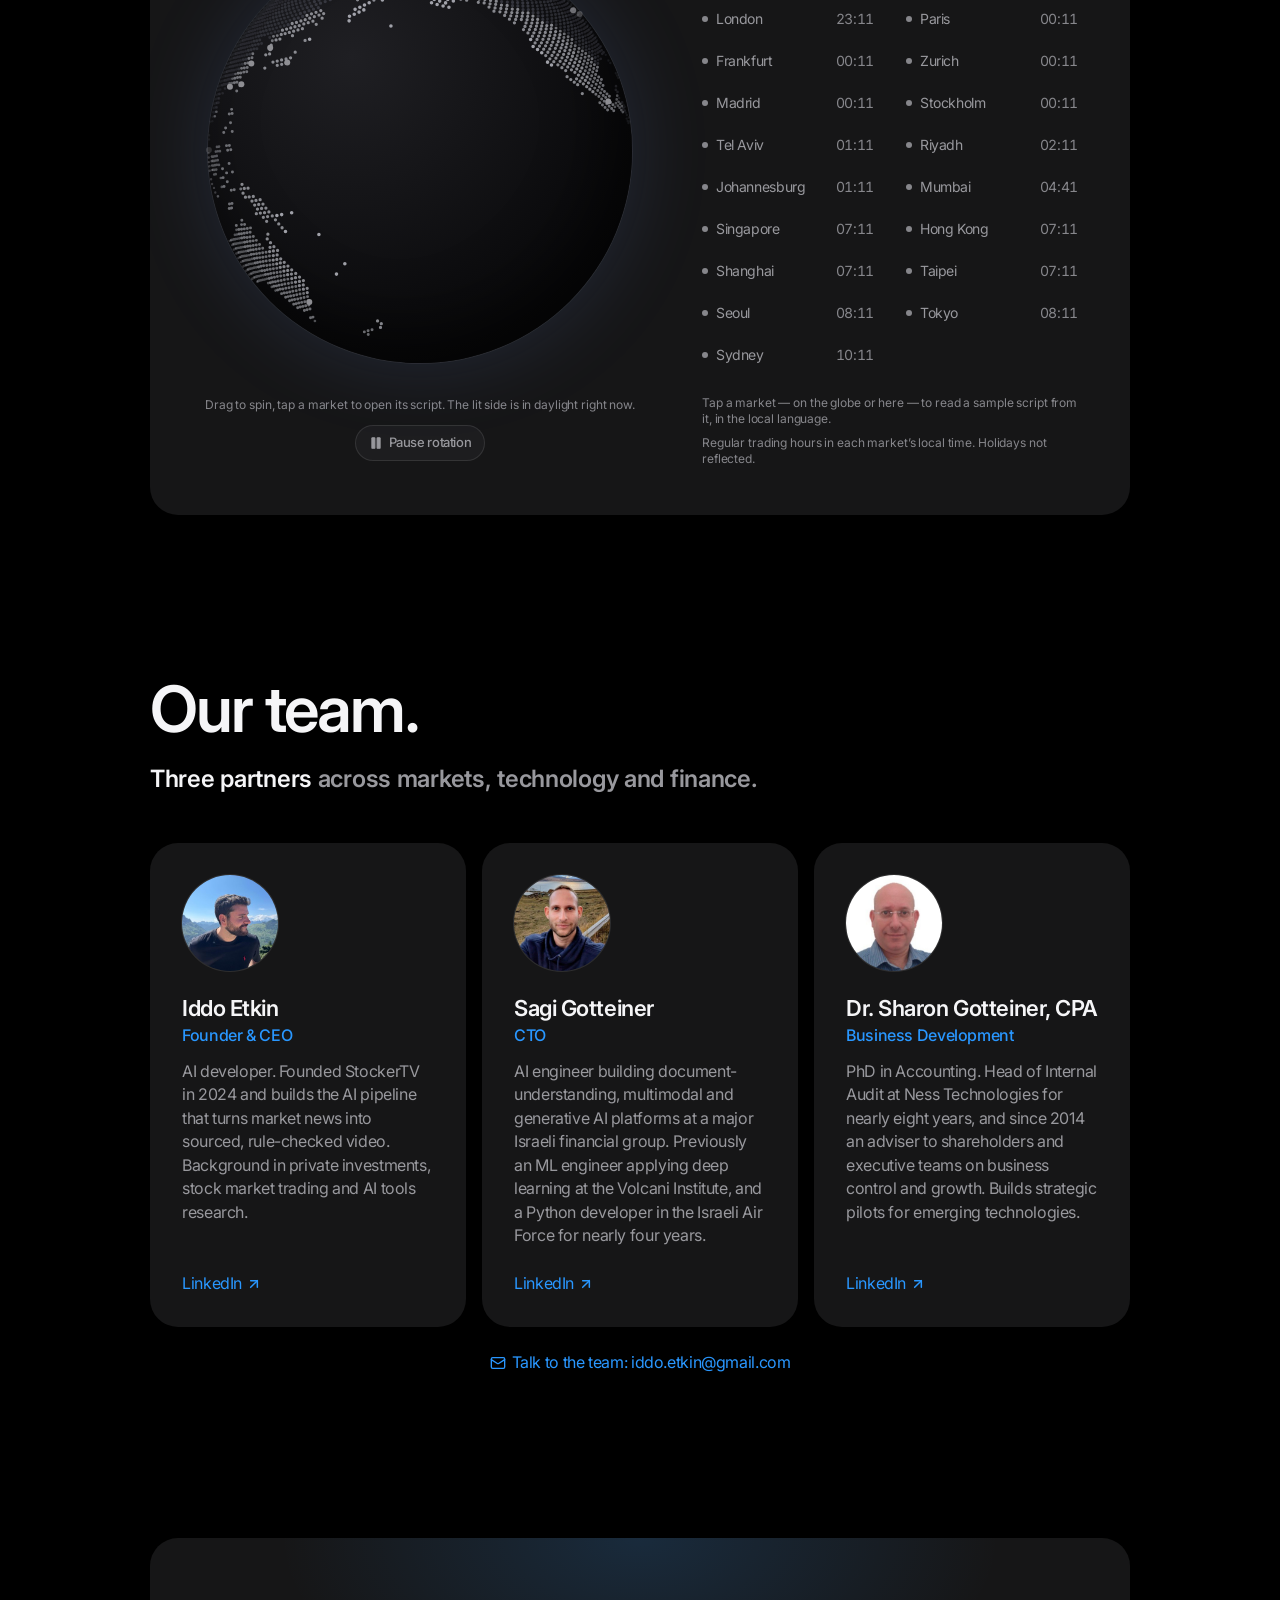
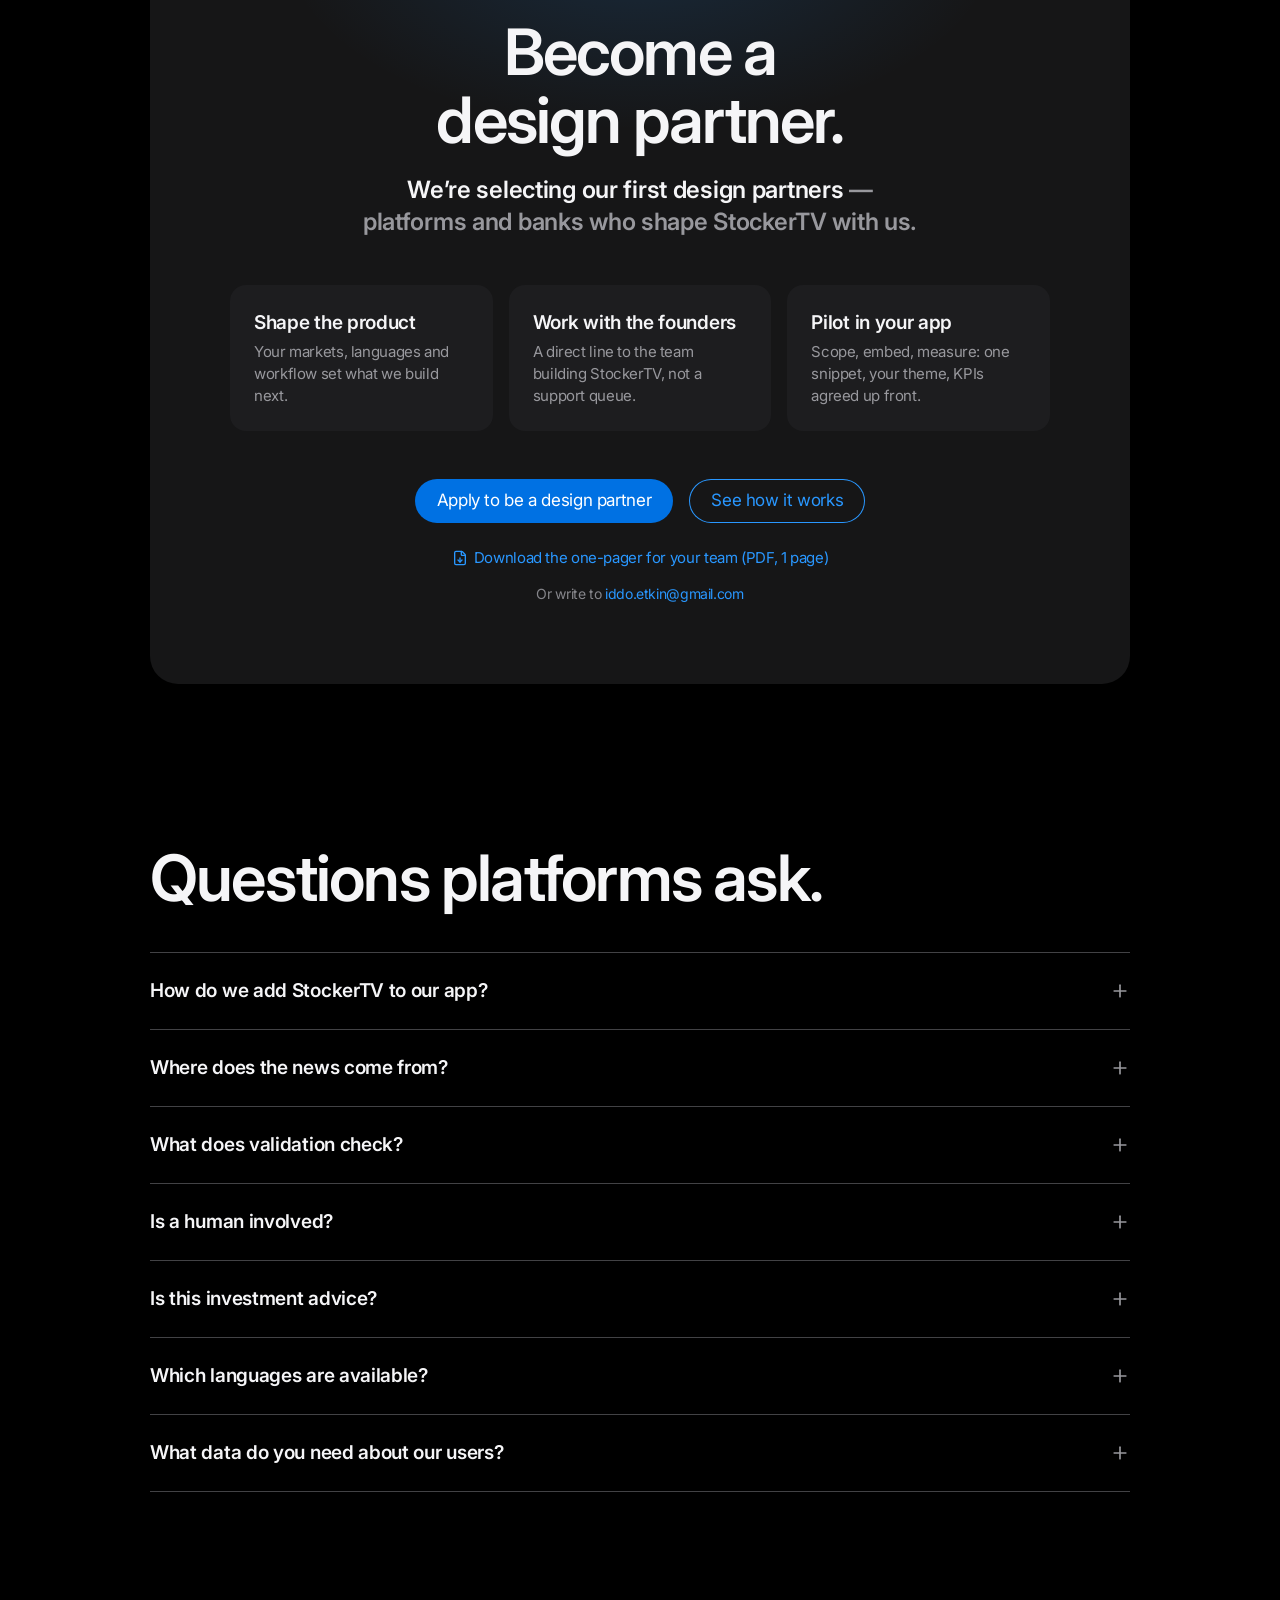
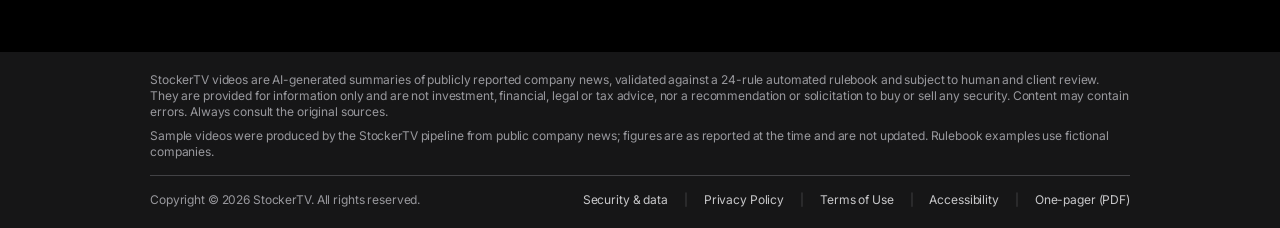
==== commit 6984793c: "Security & data page" ====
--- a/index.html
+++ b/index.html
@@ -28,15 +28,15 @@
     <meta property="og:image:alt" content="StockerTV: Market news your users watch. Inside your app." />
     <meta name="twitter:card" content="summary_large_image" />
     <title>StockerTV — Market news video for trading platforms and banks</title>
-    <script type="module" crossorigin src="/assets/index-Ctmcr-ZQ.js"></script>
+    <script type="module" crossorigin src="/assets/index-BiNNe21o.js"></script>
     <link rel="modulepreload" crossorigin href="/assets/reduced-motion-DOEJlW1g.js">
     <link rel="modulepreload" crossorigin href="/assets/is-ref-object-wZsrxf7t.js">
     <link rel="modulepreload" crossorigin href="/assets/check-Dbduq3I_.js">
-    <link rel="stylesheet" crossorigin href="/assets/index-BYgQ9VZC.css">
+    <link rel="stylesheet" crossorigin href="/assets/index-DuWbhALY.css">
       <!--prerender-head:start--><script type="application/ld+json">{"@context": "https://schema.org", "@type": "Organization", "name": "StockerTV", "url": "https://www.stockertv.com/", "logo": "https://www.stockertv.com/icon-512.png", "description": "StockerTV turns filings and Tier-1 financial news into short, sourced market-news videos for trading platforms and banks: validated against a rulebook, approved by the client's team, and embedded with one snippet.", "email": "iddo.etkin@gmail.com", "founder": {"@type": "Person", "name": "Iddo Etkin", "jobTitle": "Founder & CEO", "sameAs": "https://www.linkedin.com/in/iddoetkin"}}</script><script type="application/ld+json">{"@context": "https://schema.org", "@type": "WebSite", "name": "StockerTV", "url": "https://www.stockertv.com/"}</script><!--prerender-head:end-->
   </head>
   <body>
-    <!--prerender:start--><noscript><style>.nojs{max-width:46rem;margin:0 auto;padding:2rem 1.25rem 4rem;font:17px/1.55 system-ui,sans-serif;color:#f5f5f7;background:#000}.nojs h1{font-size:2.2rem;line-height:1.1;margin:1.5rem 0 1rem}.nojs h2{font-size:1.6rem;margin:2.5rem 0 .75rem}.nojs h3{font-size:1.2rem;margin:1.5rem 0 .5rem}.nojs p,.nojs div{margin:.5rem 0}.nojs ul,.nojs ol{padding-left:1.25rem}.nojs a{color:#2997ff}</style><div class="nojs"><div><a href="/">Stocker TV </a> <div><div><a href="/#how">How it works</a> <a href="/#trust">Trust</a> <a href="/#always-on">Markets</a> <a href="/#faq">FAQ</a> </div><a href="/feed">Live demo</a> </div></div><div><div><div><p>For trading platforms and banks</p><h1>Market news your users watch. Inside your app.</h1><p>StockerTV turns filings and Tier-1 financial news into short, sourced videos — validated against a rulebook, approved by your team, and embedded with one snippet.</p><div><a href="/feed#gld-gold-3m">See the live demo</a> </div></div><div><p>Meridian</p><div><p>GLD</p><p>SPDR Gold Shares</p></div><div>Stocker TV <p>Gold rose from about $4,600 to above $5,000 an ounce over three months </p></div><div><a href="/trade/gld-gold-3m?side=buy">BUY</a> <a href="/trade/gld-gold-3m?side=sell">SELL</a> </div></div></div><div><div><h2>The film. </h2><p>From a company release to your clients’ screens , approved by your team. Seventy seconds.</p></div><div>Read the transcript<div><p>Every day, thousands of public companies publish news.</p><p>Earnings. Deals. Recalls. Almost nobody reads them.</p><p>StockerTV turns that news into short, clear videos. Automatically.</p><p>A story breaks. We pull out the facts, write the script, check every number against the source, and produce the video.</p><p>It lives inside your app. Right beside the chart. Or in your banking app.</p><p>In your clients’ language. [Our presenters, in French, German, Arabic and Spanish.]</p><p>And nothing goes live until your team approves it. Then it’s live, in your app.</p><p>StockerTV. Watch the news.</p><p>Narration and presenters are AI-generated. Company figures shown are from Boeing’s Q2 2025 release and SPDR Gold Shares (GLD) market data.</p></div></div></div><div><p>The gap </p><p>Your users make up their minds on TikTok. Then they open your app to trade. The decision happened somewhere you can’t see, built on content nobody sourced. </p><div><div><p>The baseline</p><p>74–89% </p><p>of retail investor accounts lose money when trading CFDs.</p><p>That’s before anyone acts on a viral tip.</p><p>Source: European Securities and Markets Authority (ESMA) — the risk-warning range EU CFD providers are required to display.</p></div><div><p>What social feeds add</p><div><div><div>Impulse</div><div>Decisions made in seconds, on a stranger’s conviction.</div></div><div><div>FOMO</div><div>Urgency engineered to travel, not to inform.</div></div><div><div>No source</div><div>Nobody is accountable for whether the “tip” was true.</div></div></div><p>StockerTV puts sourced, rule-checked context inside the app where the decision is made.</p></div></div></div><div><h2>From filing to your app, in minutes. </h2><p>Want the full picture? <a href="/demo">Walk through a real story, step by step ›</a> </p></div><div><div><h2>Built for regulated environments. </h2><p>You answer for what appears in your app. So every StockerTV story passes three lines of defence before your users see it — and the last one is yours.</p></div><ol><li><h3>Automated validation</h3><p>Three layers check every script against 24 rules: a phrase scan, a rule-by-rule semantic review, and a holistic read against the source facts.</p></li><li><h3>Human oversight</h3><p>Anything uncertain goes to a human review queue. Nothing is auto-published — and if a check can’t run, the script doesn’t ship.</p></li><li><h3>Your approval</h3><p>Your content managers decide what appears on your platform. The last line of defence is yours, by design.</p></li></ol><div><h3>Nothing goes live until you approve it.</h3><p>Validated stories wait in your team’s queue. Try it: approve or reject a story.</p><div><div><div><p>Approval queue</p><p>Meridian · StockerTV console</p></div><p>2 awaiting approval</p></div><ul><li><div><p>GLD Financial update English 24 / 24 rules </p><p>Gold rose from about $4,600 to above $5,000 an ounce over three months</p></div><div>Awaiting your approval </div></li><li><div><p>NVDA Product update Español 24 / 24 rules </p><p>NVIDIA announced DLSS 4.5 with a second-generation transformer model</p></div><div>Awaiting your approval </div></li><li><div><p>BA Operations update English 24 / 24 rules </p><p>737 MAX output was capped at 38 a month; Q2 2025 deliveries reached 150 jets</p></div><div>Approved · live in app </div></li><li><div><p>BAX Legal &amp; risks Français 23 / 24 rules </p><p>Baxter held shipments of its Novum IQ infusion pump after a Class I recall</p><p>With a StockerTV reviewer: attribution of one figure</p></div><div>In human review </div></li></ul><p>Demo console. Nothing is published from this page.</p></div></div><div><h3>24 rules. Seven categories. Every script.</h3><p>See what the rulebook stops — and what reaches your users instead.</p></div><div><div><div><div>Audit trail</div><div>Every script keeps its sources, scores and decision history.</div></div><div><div>No advice. Ever.</div><div>Scripts never recommend, predict, or use advice language.</div></div><div><div>Governance pack</div><div>Model card, AI governance framework and incident response plan, under NDA.</div></div></div><p>StockerTV content is AI-generated and informational. It is not investment advice. Validation is designed to support — not replace — your own review and approval processes.</p></div></div><div><div><h2>The newsroom never closes. </h2><p>Your users trade across time zones. StockerTV covers 53 exchanges around the clock. </p></div><div><div><div>listed companies covered</div><div>32,190 </div></div><div><div>exchanges, New York to Tokyo</div><div>53 </div></div><div><div>languages from one pipeline</div><div>15 </div></div><div><div>from filing to script</div><div>Under 10 min </div></div><div><div>personal data needed</div><div>0 </div></div></div><div><p>Drag to spin, tap a market to open its script. The lit side is in daylight right now.</p><div><p>Tap a market — on the globe or here — to read a sample script from it, in the local language.</p><p>Regular trading hours in each market’s local time. Holidays not reflected.</p></div></div></div><div><div><h2>Our team. </h2><p>Three partners across markets, technology and finance.</p></div><ul><li><h3>Iddo Etkin</h3><p>Founder &amp; CEO</p><p>AI developer. Founded StockerTV in 2024 and builds the AI pipeline that turns market news into sourced, rule-checked video. Background in private investments, stock market trading and AI tools research.</p><a href="https://www.linkedin.com/in/iddoetkin">LinkedIn: Iddo Etkin (opens in a new tab) </a> </li><li><h3>Sagi Gotteiner</h3><p>CTO</p><p>AI engineer building document-understanding, multimodal and generative AI platforms at a major Israeli financial group. Previously an ML engineer applying deep learning at the Volcani Institute, and a Python developer in the Israeli Air Force for nearly four years.</p><a href="https://www.linkedin.com/in/sagi-gotteiner/">LinkedIn: Sagi Gotteiner (opens in a new tab) </a> </li><li><h3>Dr. Sharon Gotteiner, CPA</h3><p>Business Development</p><p>PhD in Accounting. Head of Internal Audit at Ness Technologies for nearly eight years, and since 2014 an adviser to shareholders and executive teams on business control and growth. Builds strategic pilots for emerging technologies.</p><a href="https://www.linkedin.com/in/sharon-gotteiner/">LinkedIn: Dr. Sharon Gotteiner, CPA (opens in a new tab) </a> </li></ul><div><a href="mailto:iddo.etkin@gmail.com">Talk to the team: iddo.etkin@gmail.com</a> </div></div><div><h2>Become a design partner.</h2><p>We’re selecting our first design partners — platforms and banks who shape StockerTV with us.</p><ol><li><p>Shape the product</p><p>Your markets, languages and workflow set what we build next.</p></li><li><p>Work with the founders</p><p>A direct line to the team building StockerTV, not a support queue.</p></li><li><p>Pilot in your app</p><p>Scope, embed, measure: one snippet, your theme, KPIs agreed up front.</p></li></ol><div><a href="/demo">See how it works</a> </div><p><a href="/StockerTV-one-pager.pdf">Download the one-pager for your team (PDF, 1 page)</a> </p><p>Or write to <a href="mailto:iddo.etkin@gmail.com">iddo.etkin@gmail.com</a> </p></div><div><h2>Questions platforms ask. </h2><ul><li><h3>How do we add StockerTV to our app? </h3><p>With one embed snippet. Place the player on stock pages or your home screen; a tap opens the full-screen feed with sound and captions, and BUY / SELL hand the ticker to your own order ticket through a trade URL you set. Light or dark theme to match your app. Deeper integrations are scoped per pilot.</p></li><li><h3>Where does the news come from? </h3><p>SEC filings and Tier-1 financial news sources. Background company data is used for context and never presented as news.</p></li><li><h3>What does validation check? </h3><p>A 24-rule rulebook in seven categories: forward-looking statements, fair balance, attribution, market manipulation, promotional language, editorial neutrality and disclosure. The full rule set is available to your risk team under NDA.</p></li><li><h3>Is a human involved? </h3><p>Yes. Scripts that don’t clear validation go to human review, nothing is auto-published, and your content team decides what appears on your platform.</p></li><li><h3>Is this investment advice? </h3><p>No. StockerTV produces informational, AI-generated news summaries. Scripts never recommend, predict, or use advice language, and every video carries a disclaimer.</p></li><li><h3>Which languages are available? </h3><p>Approved scripts can be translated into 15 languages. The languages for your pilot are agreed during scoping.</p></li><li><h3>What data do you need about our users? </h3><p>None personal. The widget measures anonymous, aggregate engagement so we can report pilot results to you.</p></li></ul></div></div><div><ol><li><p>StockerTV videos are AI-generated summaries of publicly reported company news, validated against a 24-rule automated rulebook and subject to human and client review. They are provided for information only and are not investment, financial, legal or tax advice, nor a recommendation or solicitation to buy or sell any security. Content may contain errors. Always consult the original sources.</p></li><li>Sample videos were produced by the StockerTV pipeline from public company news; figures are as reported at the time and are not updated. Rulebook examples use fictional companies.</li></ol><div><p>Copyright © 2026 StockerTV. All rights reserved.</p><div><a href="/privacy">Privacy Policy</a> <a href="/terms">Terms of Use</a> <a href="/accessibility">Accessibility</a> <a href="/StockerTV-one-pager.pdf">One-pager (PDF)</a> </div></div></div></div></noscript><!--prerender:end-->
+    <!--prerender:start--><noscript><style>.nojs{max-width:46rem;margin:0 auto;padding:2rem 1.25rem 4rem;font:17px/1.55 system-ui,sans-serif;color:#f5f5f7;background:#000}.nojs h1{font-size:2.2rem;line-height:1.1;margin:1.5rem 0 1rem}.nojs h2{font-size:1.6rem;margin:2.5rem 0 .75rem}.nojs h3{font-size:1.2rem;margin:1.5rem 0 .5rem}.nojs p,.nojs div{margin:.5rem 0}.nojs ul,.nojs ol{padding-left:1.25rem}.nojs a{color:#2997ff}</style><div class="nojs"><div><a href="/">Stocker TV </a> <div><div><a href="/#how">How it works</a> <a href="/#trust">Trust</a> <a href="/#always-on">Markets</a> <a href="/#faq">FAQ</a> </div><a href="/feed">Live demo</a> </div></div><div><div><div><p>For trading platforms and banks</p><h1>Market news your users watch. Inside your app.</h1><p>StockerTV turns filings and Tier-1 financial news into short, sourced videos — validated against a rulebook, approved by your team, and embedded with one snippet.</p><div><a href="/feed#gld-gold-3m">See the live demo</a> </div></div><div><p>Meridian</p><div><p>GLD</p><p>SPDR Gold Shares</p></div><div>Stocker TV <p>Gold rose from about $4,600 to above $5,000 an ounce over three months </p></div><div><a href="/trade/gld-gold-3m?side=buy">BUY</a> <a href="/trade/gld-gold-3m?side=sell">SELL</a> </div></div></div><div><div><h2>The film. </h2><p>From a company release to your clients’ screens , approved by your team. Seventy seconds.</p></div><div>Read the transcript<div><p>Every day, thousands of public companies publish news.</p><p>Earnings. Deals. Recalls. Almost nobody reads them.</p><p>StockerTV turns that news into short, clear videos. Automatically.</p><p>A story breaks. We pull out the facts, write the script, check every number against the source, and produce the video.</p><p>It lives inside your app. Right beside the chart. Or in your banking app.</p><p>In your clients’ language. [Our presenters, in French, German, Arabic and Spanish.]</p><p>And nothing goes live until your team approves it. Then it’s live, in your app.</p><p>StockerTV. Watch the news.</p><p>Narration and presenters are AI-generated. Company figures shown are from Boeing’s Q2 2025 release and SPDR Gold Shares (GLD) market data.</p></div></div></div><div><p>The gap </p><p>Your users make up their minds on TikTok. Then they open your app to trade. The decision happened somewhere you can’t see, built on content nobody sourced. </p><div><div><p>The baseline</p><p>74–89% </p><p>of retail investor accounts lose money when trading CFDs.</p><p>That’s before anyone acts on a viral tip.</p><p>Source: European Securities and Markets Authority (ESMA) — the risk-warning range EU CFD providers are required to display.</p></div><div><p>What social feeds add</p><div><div><div>Impulse</div><div>Decisions made in seconds, on a stranger’s conviction.</div></div><div><div>FOMO</div><div>Urgency engineered to travel, not to inform.</div></div><div><div>No source</div><div>Nobody is accountable for whether the “tip” was true.</div></div></div><p>StockerTV puts sourced, rule-checked context inside the app where the decision is made.</p></div></div></div><div><h2>From filing to your app, in minutes. </h2><p>Want the full picture? <a href="/demo">Walk through a real story, step by step ›</a> </p></div><div><div><h2>Built for regulated environments. </h2><p>You answer for what appears in your app. So every StockerTV story passes three lines of defence before your users see it — and the last one is yours.</p></div><ol><li><h3>Automated validation</h3><p>Three layers check every script against 24 rules: a phrase scan, a rule-by-rule semantic review, and a holistic read against the source facts.</p></li><li><h3>Human oversight</h3><p>Anything uncertain goes to a human review queue. Nothing is auto-published — and if a check can’t run, the script doesn’t ship.</p></li><li><h3>Your approval</h3><p>Your content managers decide what appears on your platform. The last line of defence is yours, by design.</p></li></ol><div><h3>Nothing goes live until you approve it.</h3><p>Validated stories wait in your team’s queue. Try it: approve or reject a story.</p><div><div><div><p>Approval queue</p><p>Meridian · StockerTV console</p></div><p>2 awaiting approval</p></div><ul><li><div><p>GLD Financial update English 24 / 24 rules </p><p>Gold rose from about $4,600 to above $5,000 an ounce over three months</p></div><div>Awaiting your approval </div></li><li><div><p>NVDA Product update Español 24 / 24 rules </p><p>NVIDIA announced DLSS 4.5 with a second-generation transformer model</p></div><div>Awaiting your approval </div></li><li><div><p>BA Operations update English 24 / 24 rules </p><p>737 MAX output was capped at 38 a month; Q2 2025 deliveries reached 150 jets</p></div><div>Approved · live in app </div></li><li><div><p>BAX Legal &amp; risks Français 23 / 24 rules </p><p>Baxter held shipments of its Novum IQ infusion pump after a Class I recall</p><p>With a StockerTV reviewer: attribution of one figure</p></div><div>In human review </div></li></ul><p>Demo console. Nothing is published from this page.</p></div></div><div><h3>24 rules. Seven categories. Every script.</h3><p>See what the rulebook stops — and what reaches your users instead.</p></div><div><div><div><div>Audit trail</div><div>Every script keeps its sources, scores and decision history.</div></div><div><div>No advice. Ever.</div><div>Scripts never recommend, predict, or use advice language.</div></div><div><div>Governance pack</div><div>Model card, AI governance framework and incident response plan, under NDA.</div></div></div><p>StockerTV content is AI-generated and informational. It is not investment advice. Validation is designed to support — not replace — your own review and approval processes.</p><a href="/security">For your risk and security teams: how StockerTV handles data ›</a> </div></div><div><div><h2>The newsroom never closes. </h2><p>Your users trade across time zones. StockerTV covers 53 exchanges around the clock. </p></div><div><div><div>listed companies covered</div><div>32,190 </div></div><div><div>exchanges, New York to Tokyo</div><div>53 </div></div><div><div>languages from one pipeline</div><div>15 </div></div><div><div>from filing to script</div><div>Under 10 min </div></div><div><div>personal data needed</div><div>0 </div></div></div><div><p>Drag to spin, tap a market to open its script. The lit side is in daylight right now.</p><div><p>Tap a market — on the globe or here — to read a sample script from it, in the local language.</p><p>Regular trading hours in each market’s local time. Holidays not reflected.</p></div></div></div><div><div><h2>Our team. </h2><p>Three partners across markets, technology and finance.</p></div><ul><li><h3>Iddo Etkin</h3><p>Founder &amp; CEO</p><p>AI developer. Founded StockerTV in 2024 and builds the AI pipeline that turns market news into sourced, rule-checked video. Background in private investments, stock market trading and AI tools research.</p><a href="https://www.linkedin.com/in/iddoetkin">LinkedIn: Iddo Etkin (opens in a new tab) </a> </li><li><h3>Sagi Gotteiner</h3><p>CTO</p><p>AI engineer building document-understanding, multimodal and generative AI platforms at a major Israeli financial group. Previously an ML engineer applying deep learning at the Volcani Institute, and a Python developer in the Israeli Air Force for nearly four years.</p><a href="https://www.linkedin.com/in/sagi-gotteiner/">LinkedIn: Sagi Gotteiner (opens in a new tab) </a> </li><li><h3>Dr. Sharon Gotteiner, CPA</h3><p>Business Development</p><p>PhD in Accounting. Head of Internal Audit at Ness Technologies for nearly eight years, and since 2014 an adviser to shareholders and executive teams on business control and growth. Builds strategic pilots for emerging technologies.</p><a href="https://www.linkedin.com/in/sharon-gotteiner/">LinkedIn: Dr. Sharon Gotteiner, CPA (opens in a new tab) </a> </li></ul><div><a href="mailto:iddo.etkin@gmail.com">Talk to the team: iddo.etkin@gmail.com</a> </div></div><div><h2>Become a design partner.</h2><p>We’re selecting our first design partners — platforms and banks who shape StockerTV with us.</p><ol><li><p>Shape the product</p><p>Your markets, languages and workflow set what we build next.</p></li><li><p>Work with the founders</p><p>A direct line to the team building StockerTV, not a support queue.</p></li><li><p>Pilot in your app</p><p>Scope, embed, measure: one snippet, your theme, KPIs agreed up front.</p></li></ol><div><a href="/demo">See how it works</a> </div><p><a href="/StockerTV-one-pager.pdf">Download the one-pager for your team (PDF, 1 page)</a> </p><p>Or write to <a href="mailto:iddo.etkin@gmail.com">iddo.etkin@gmail.com</a> </p></div><div><h2>Questions platforms ask. </h2><ul><li><h3>How do we add StockerTV to our app? </h3><p>With one embed snippet. Place the player on stock pages or your home screen; a tap opens the full-screen feed with sound and captions, and BUY / SELL hand the ticker to your own order ticket through a trade URL you set. Light or dark theme to match your app. Deeper integrations are scoped per pilot.</p></li><li><h3>Where does the news come from? </h3><p>SEC filings and Tier-1 financial news sources. Background company data is used for context and never presented as news.</p></li><li><h3>What does validation check? </h3><p>A 24-rule rulebook in seven categories: forward-looking statements, fair balance, attribution, market manipulation, promotional language, editorial neutrality and disclosure. The full rule set is available to your risk team under NDA.</p></li><li><h3>Is a human involved? </h3><p>Yes. Scripts that don’t clear validation go to human review, nothing is auto-published, and your content team decides what appears on your platform.</p></li><li><h3>Is this investment advice? </h3><p>No. StockerTV produces informational, AI-generated news summaries. Scripts never recommend, predict, or use advice language, and every video carries a disclaimer.</p></li><li><h3>Which languages are available? </h3><p>Approved scripts can be translated into 15 languages. The languages for your pilot are agreed during scoping.</p></li><li><h3>What data do you need about our users? </h3><p>None personal. The widget measures anonymous, aggregate engagement so we can report pilot results to you.</p></li></ul></div></div><div><ol><li><p>StockerTV videos are AI-generated summaries of publicly reported company news, validated against a 24-rule automated rulebook and subject to human and client review. They are provided for information only and are not investment, financial, legal or tax advice, nor a recommendation or solicitation to buy or sell any security. Content may contain errors. Always consult the original sources.</p></li><li>Sample videos were produced by the StockerTV pipeline from public company news; figures are as reported at the time and are not updated. Rulebook examples use fictional companies.</li></ol><div><p>Copyright © 2026 StockerTV. All rights reserved.</p><div><a href="/security">Security &amp; data</a> <a href="/privacy">Privacy Policy</a> <a href="/terms">Terms of Use</a> <a href="/accessibility">Accessibility</a> <a href="/StockerTV-one-pager.pdf">One-pager (PDF)</a> </div></div></div></div></noscript><!--prerender:end-->
     <div id="root"></div>
 
   </body>
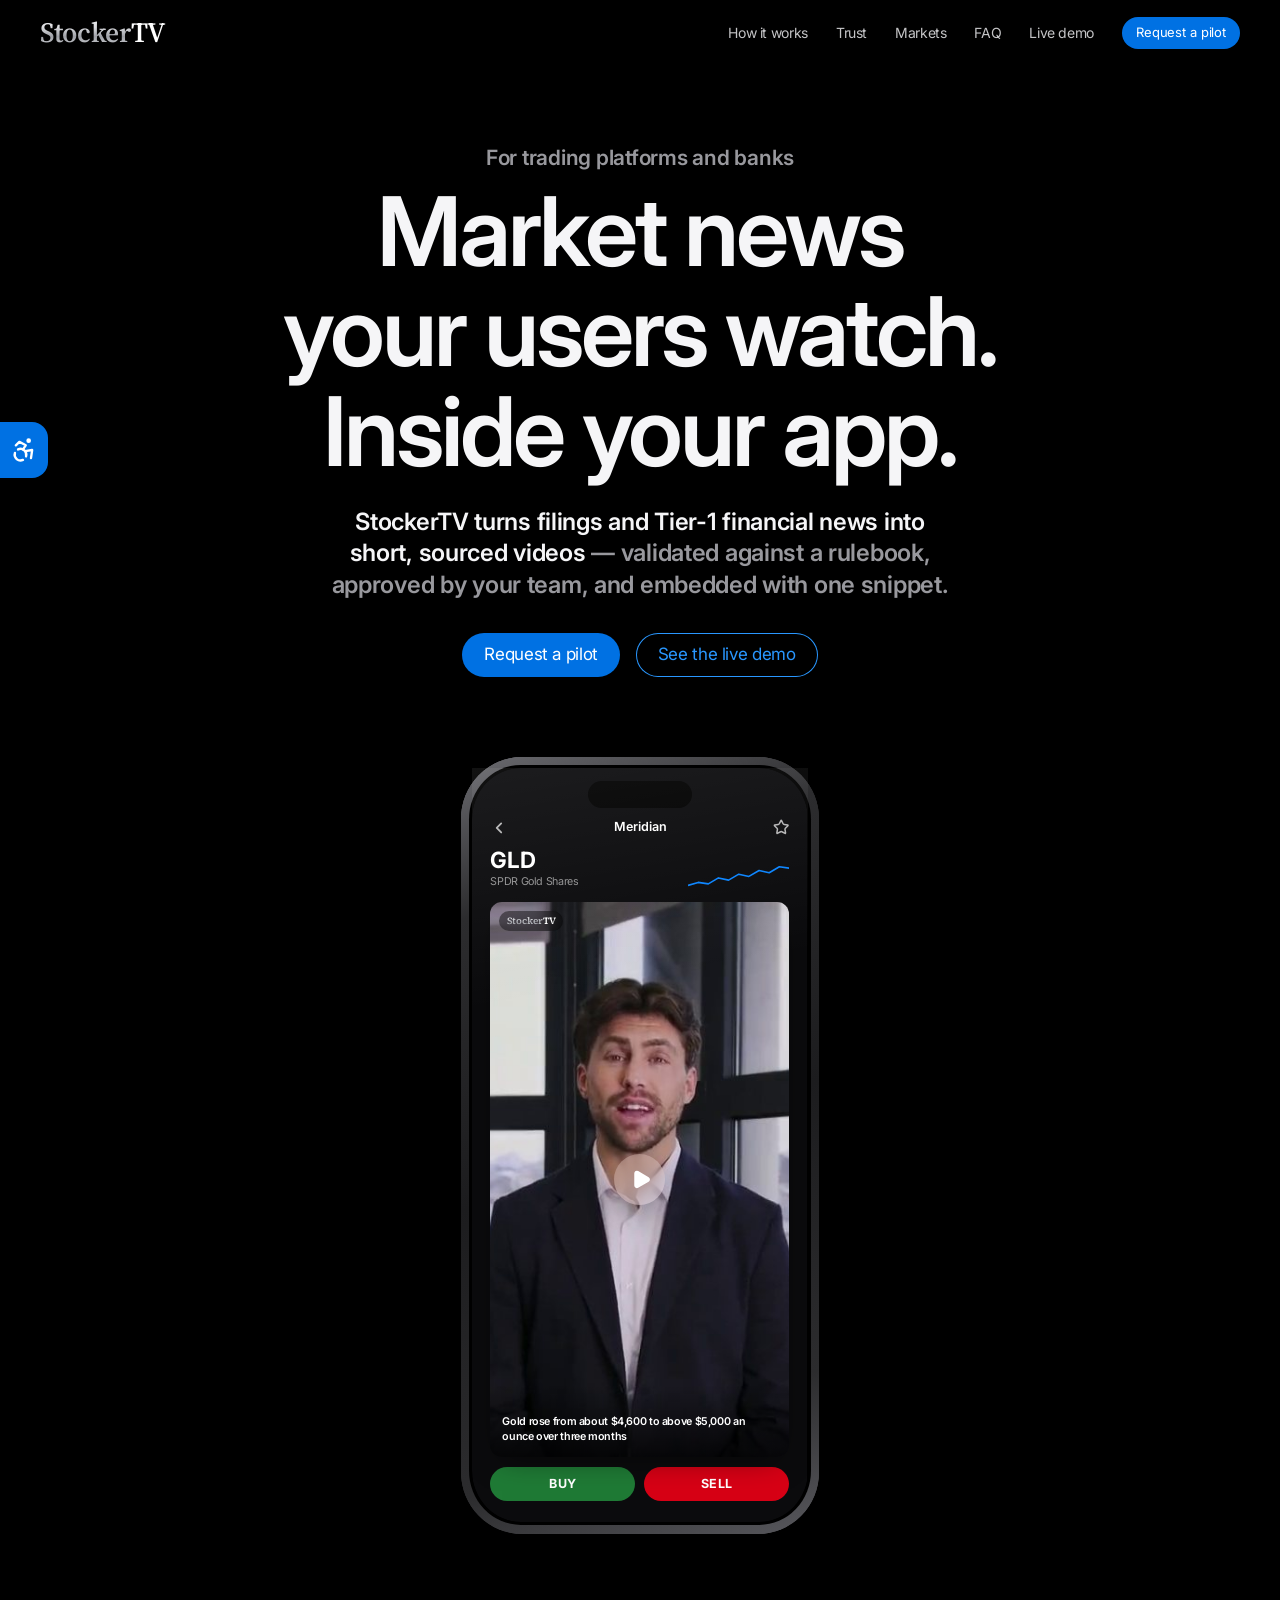
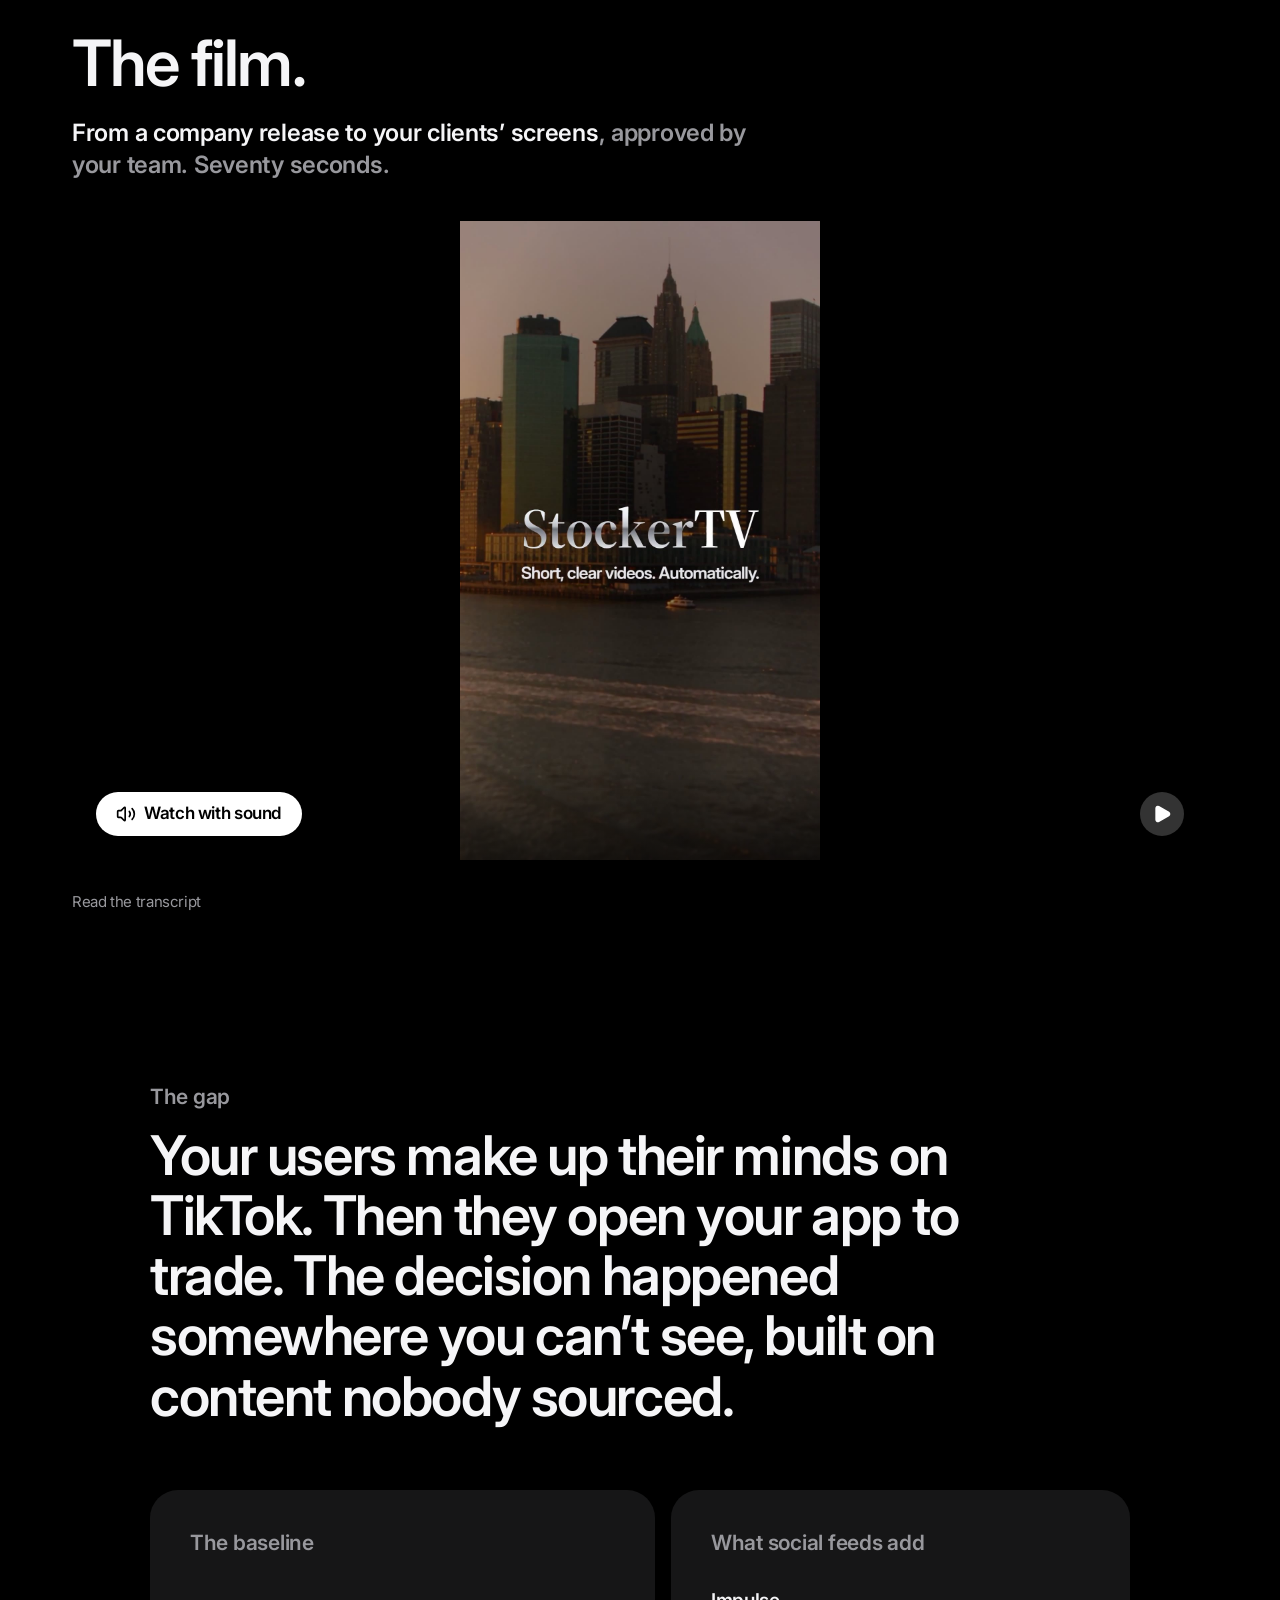
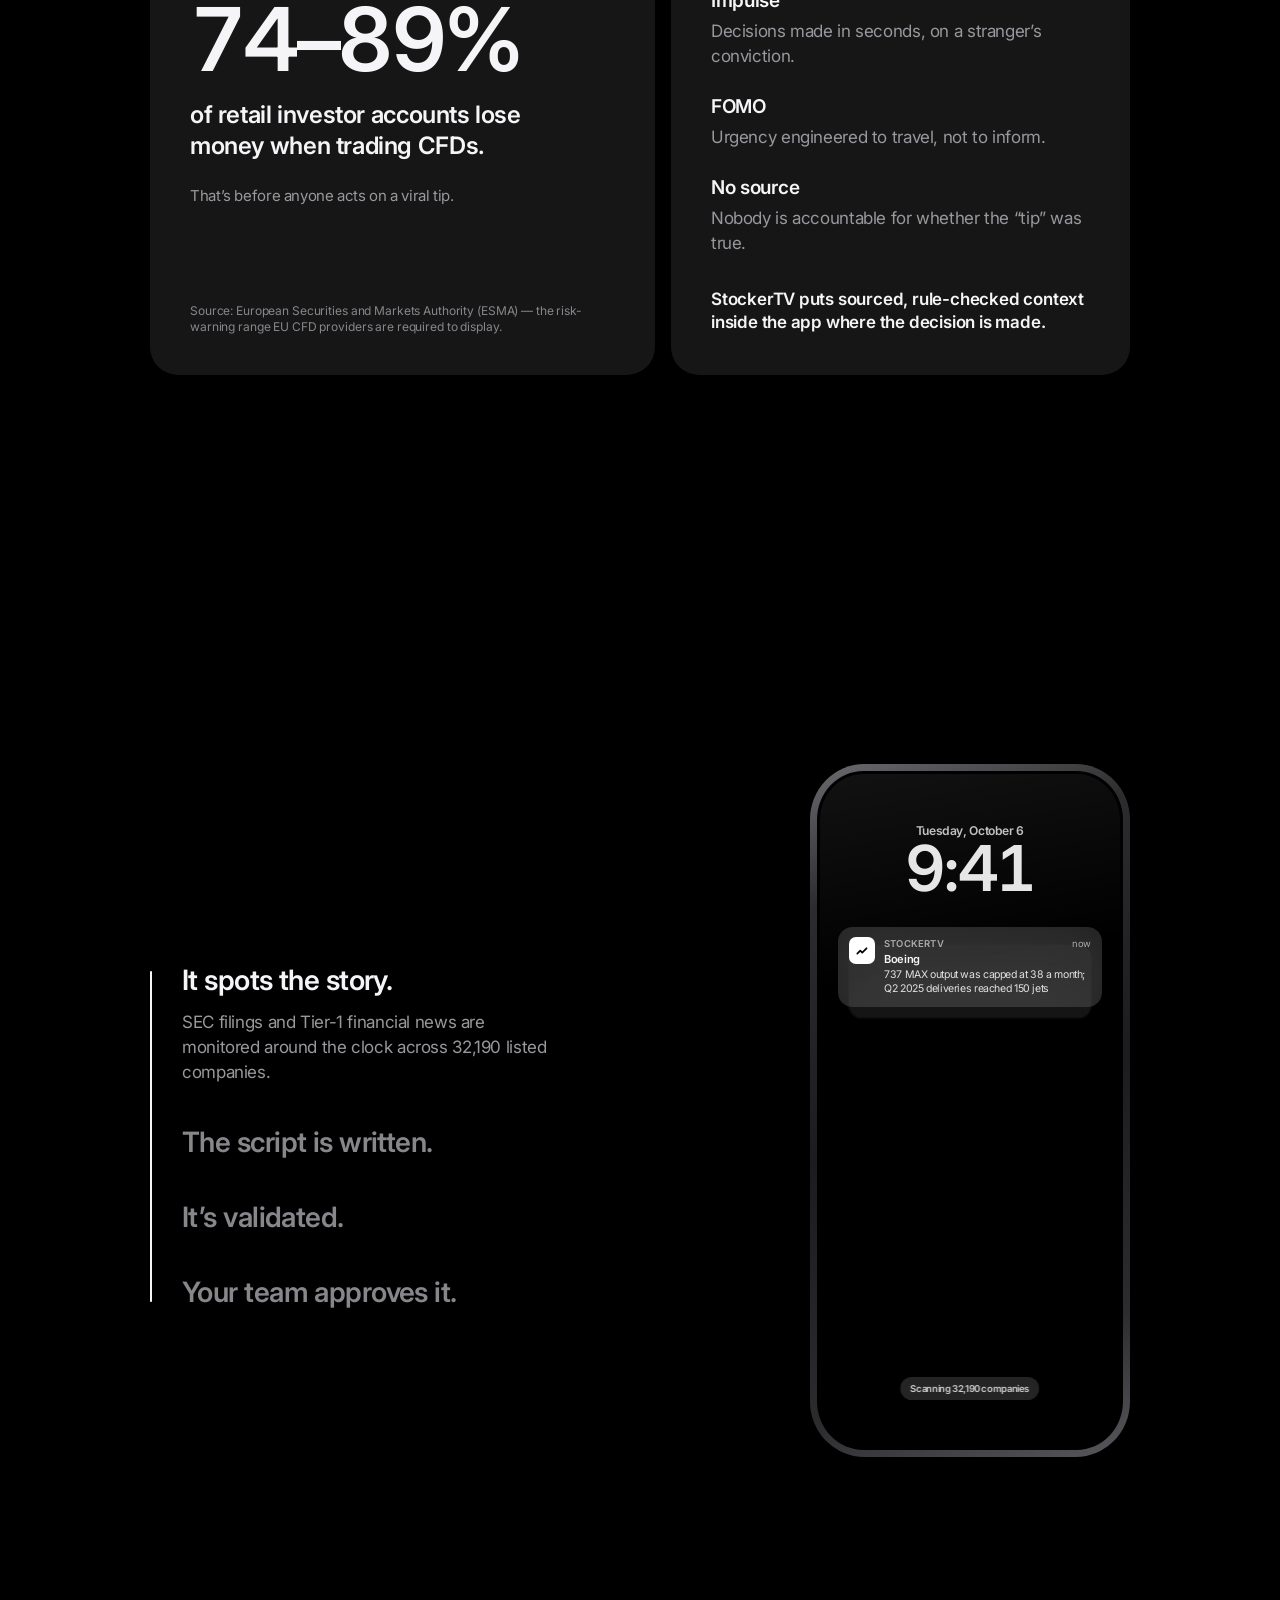
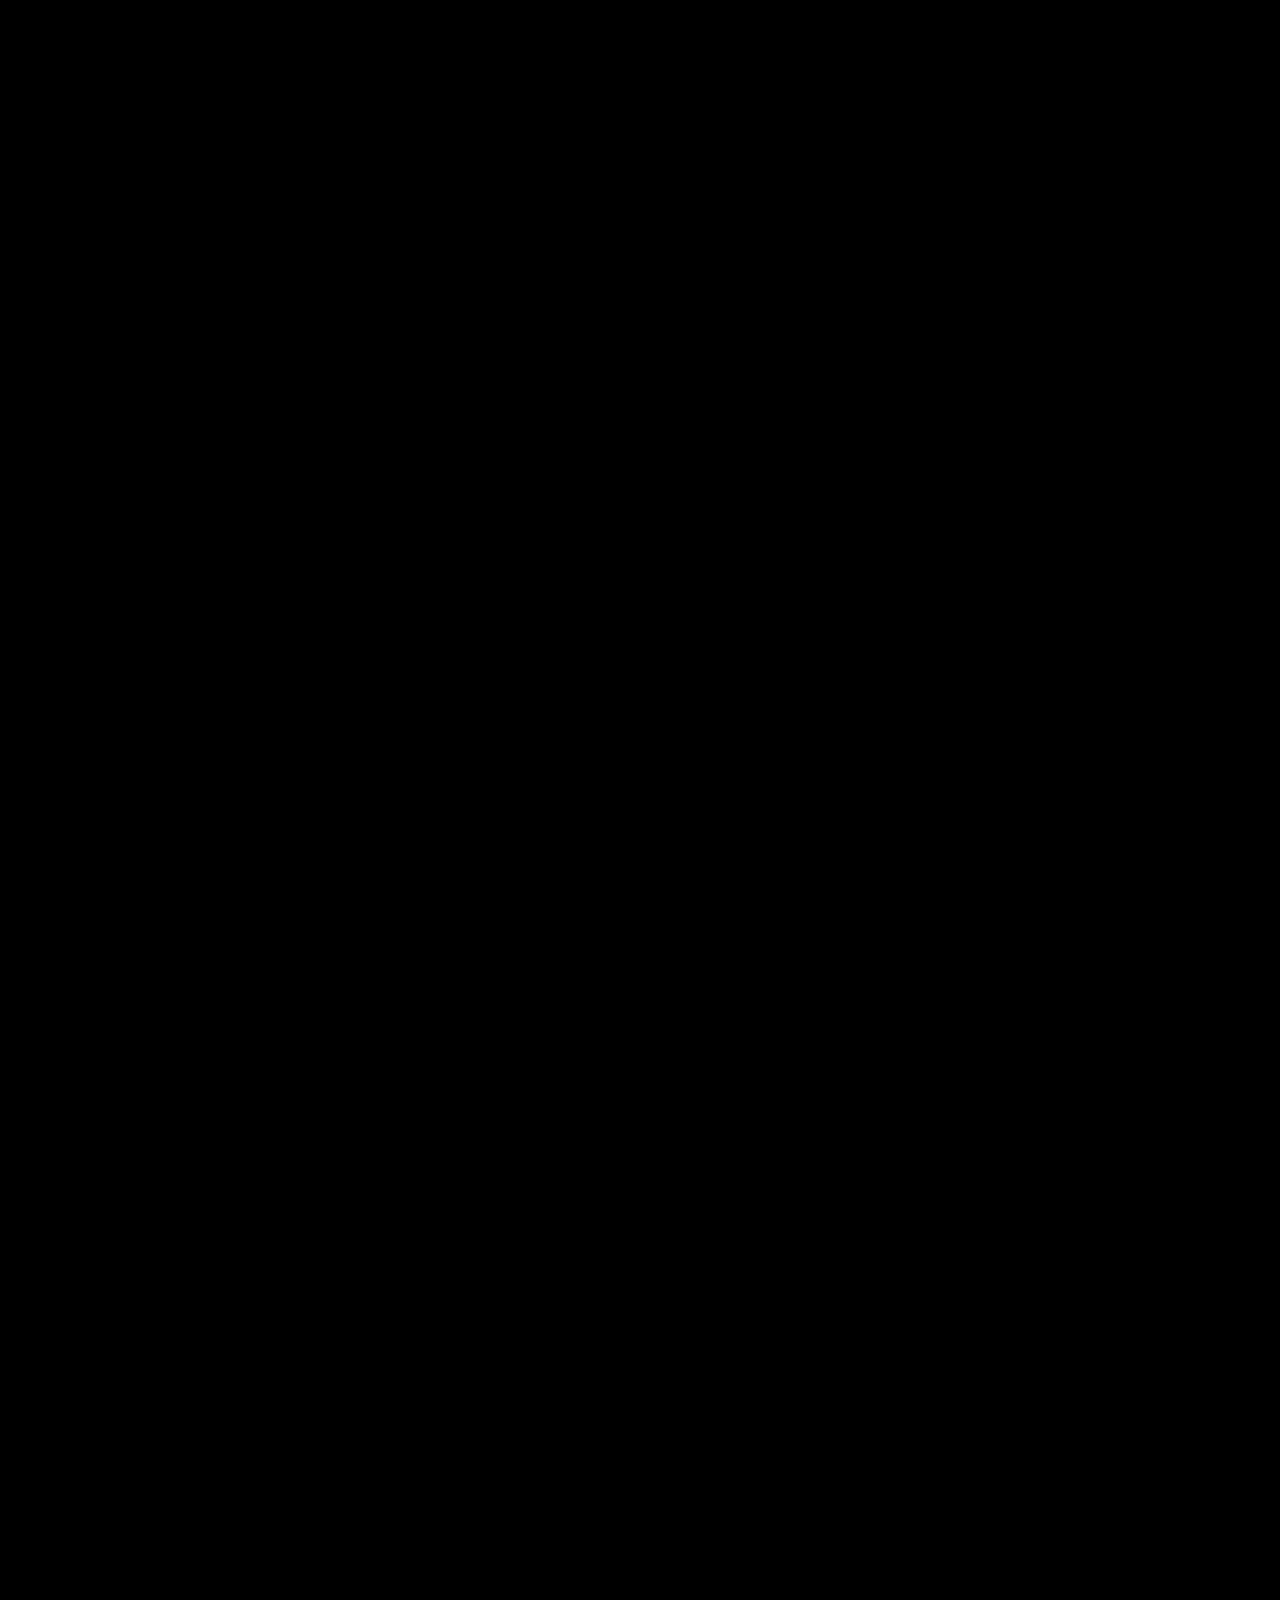
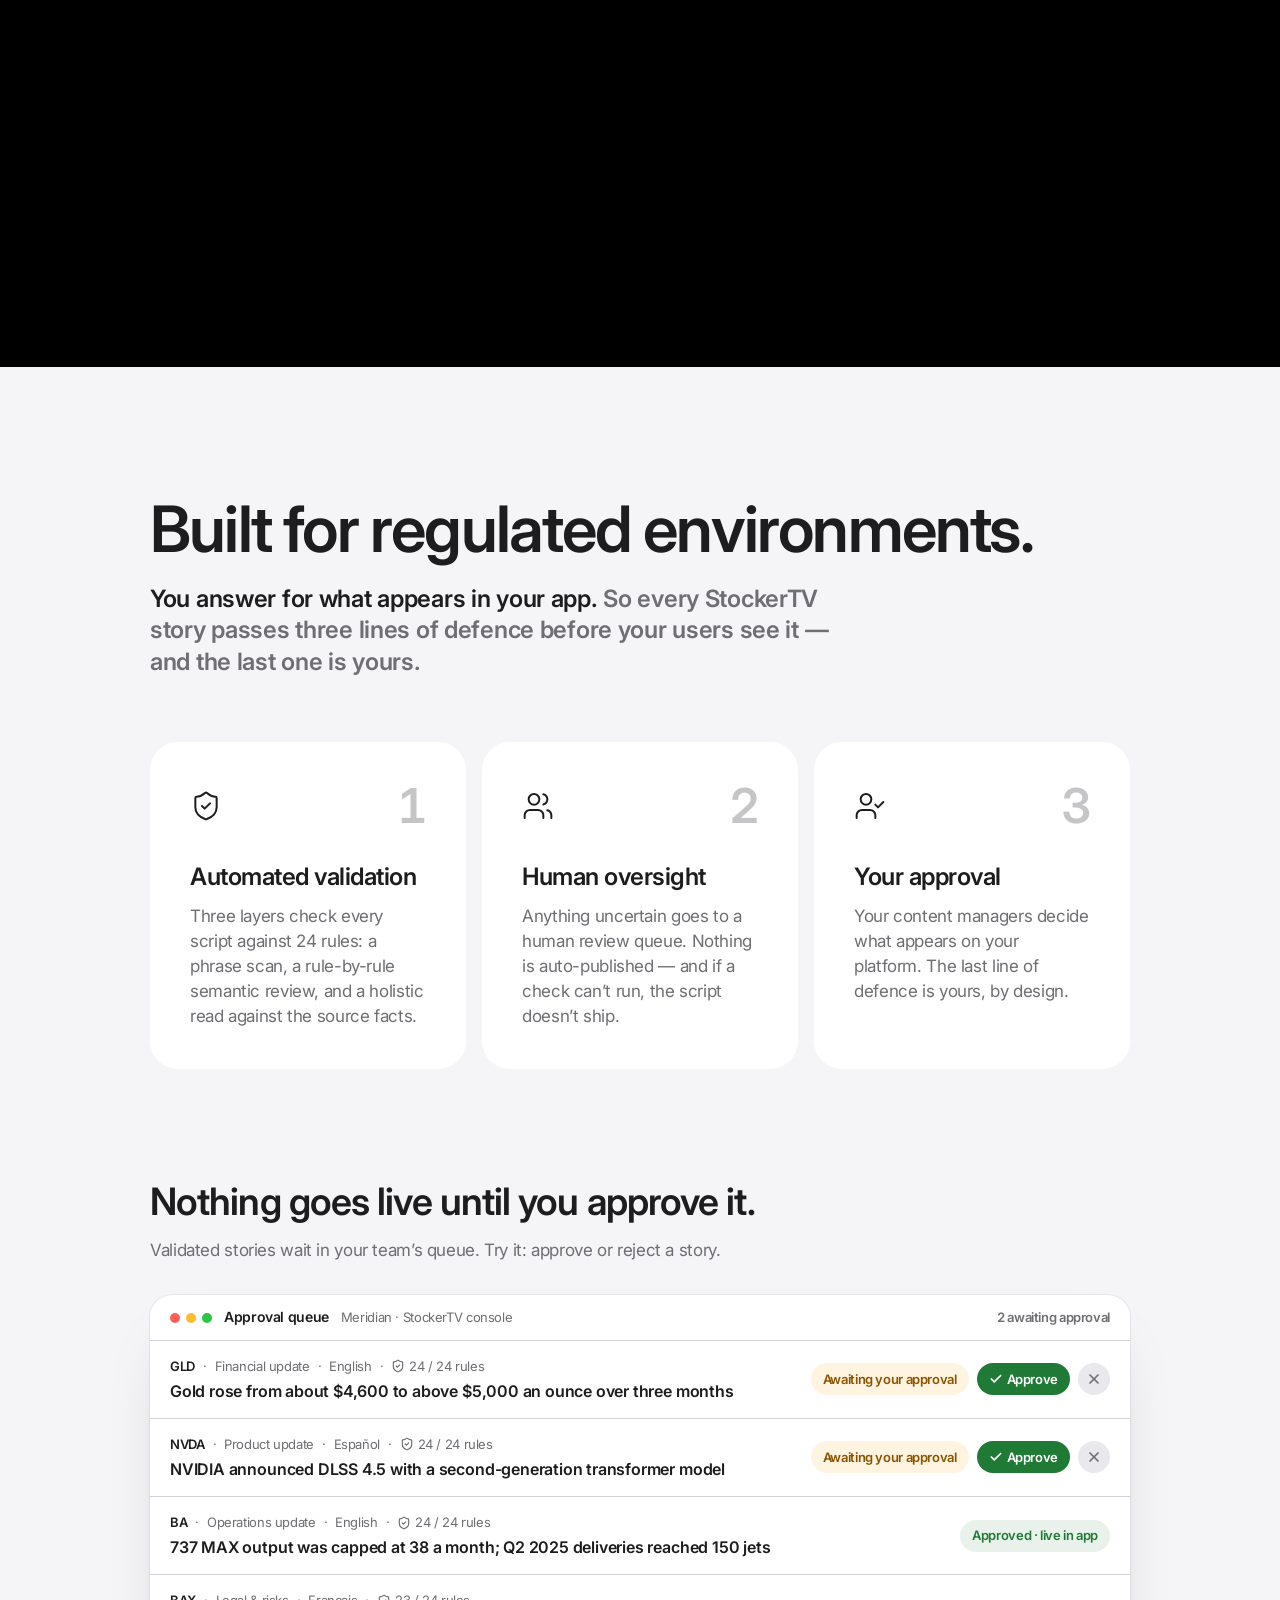
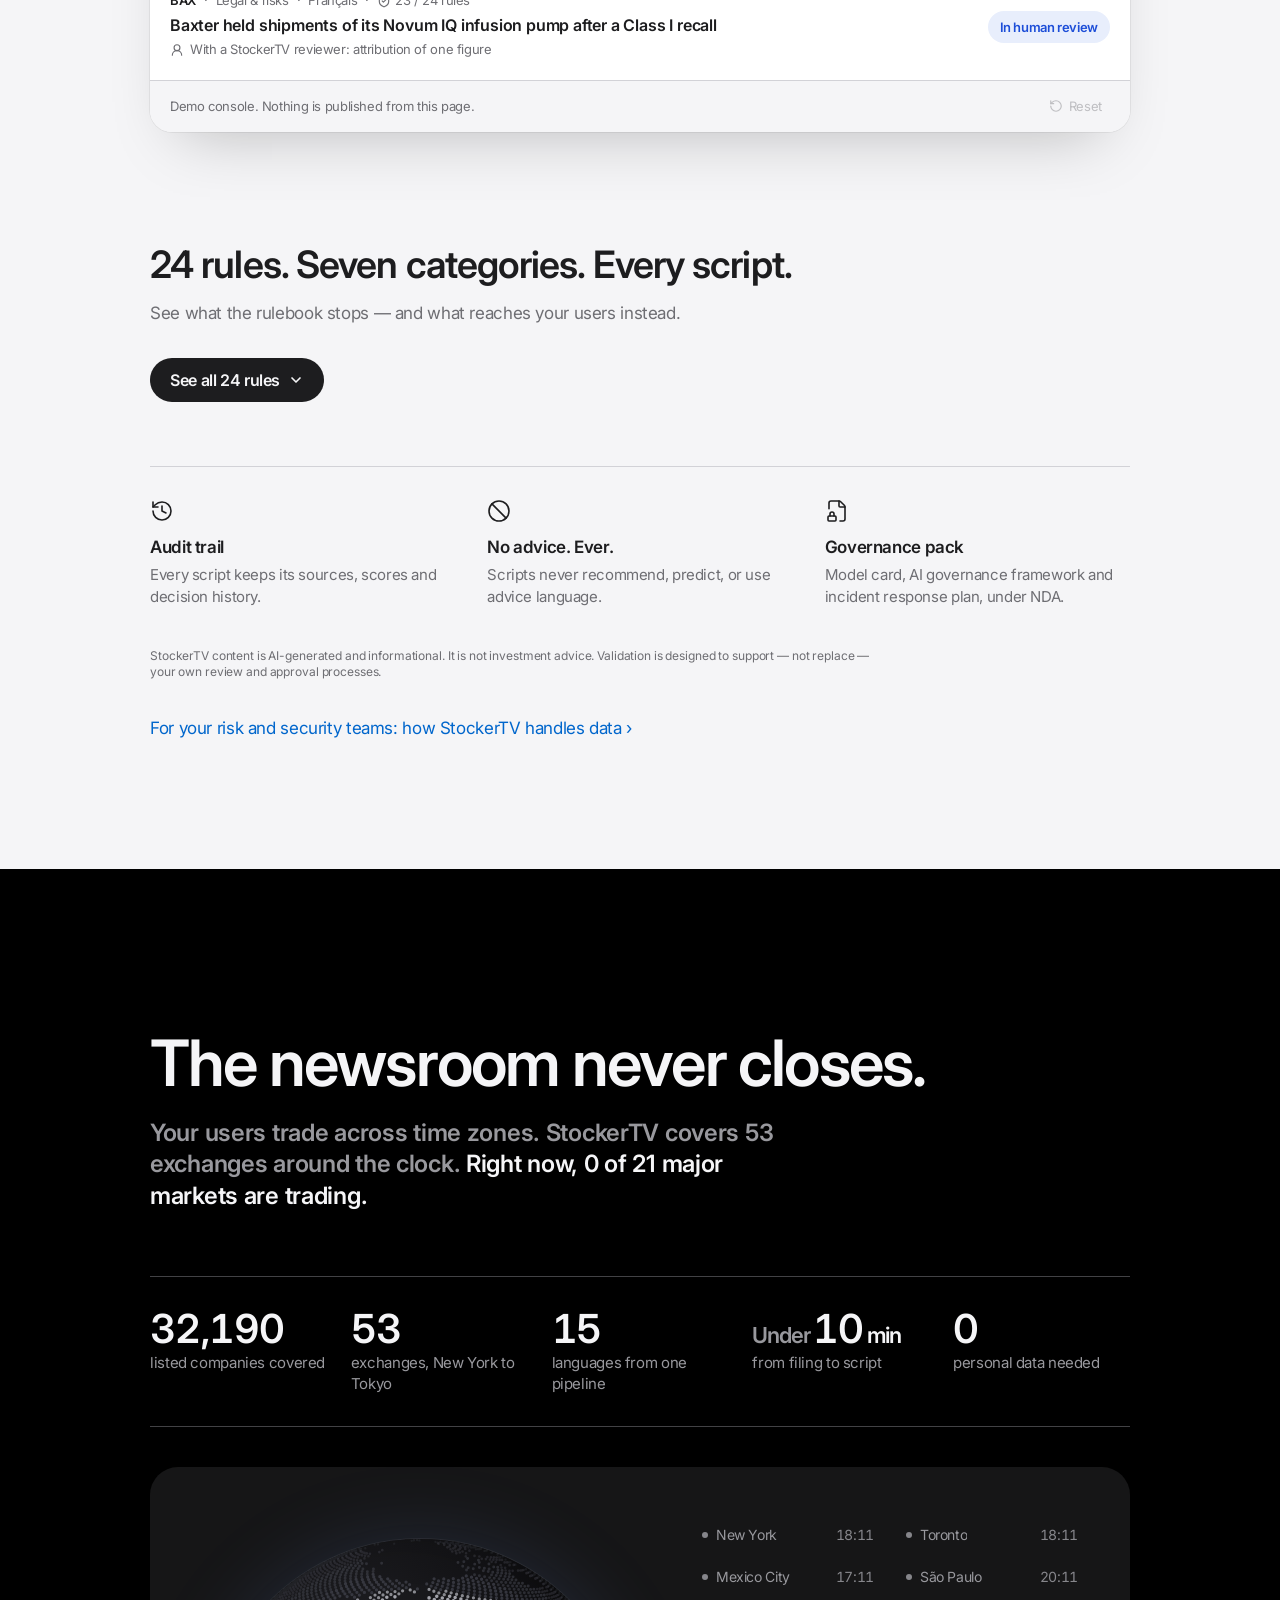
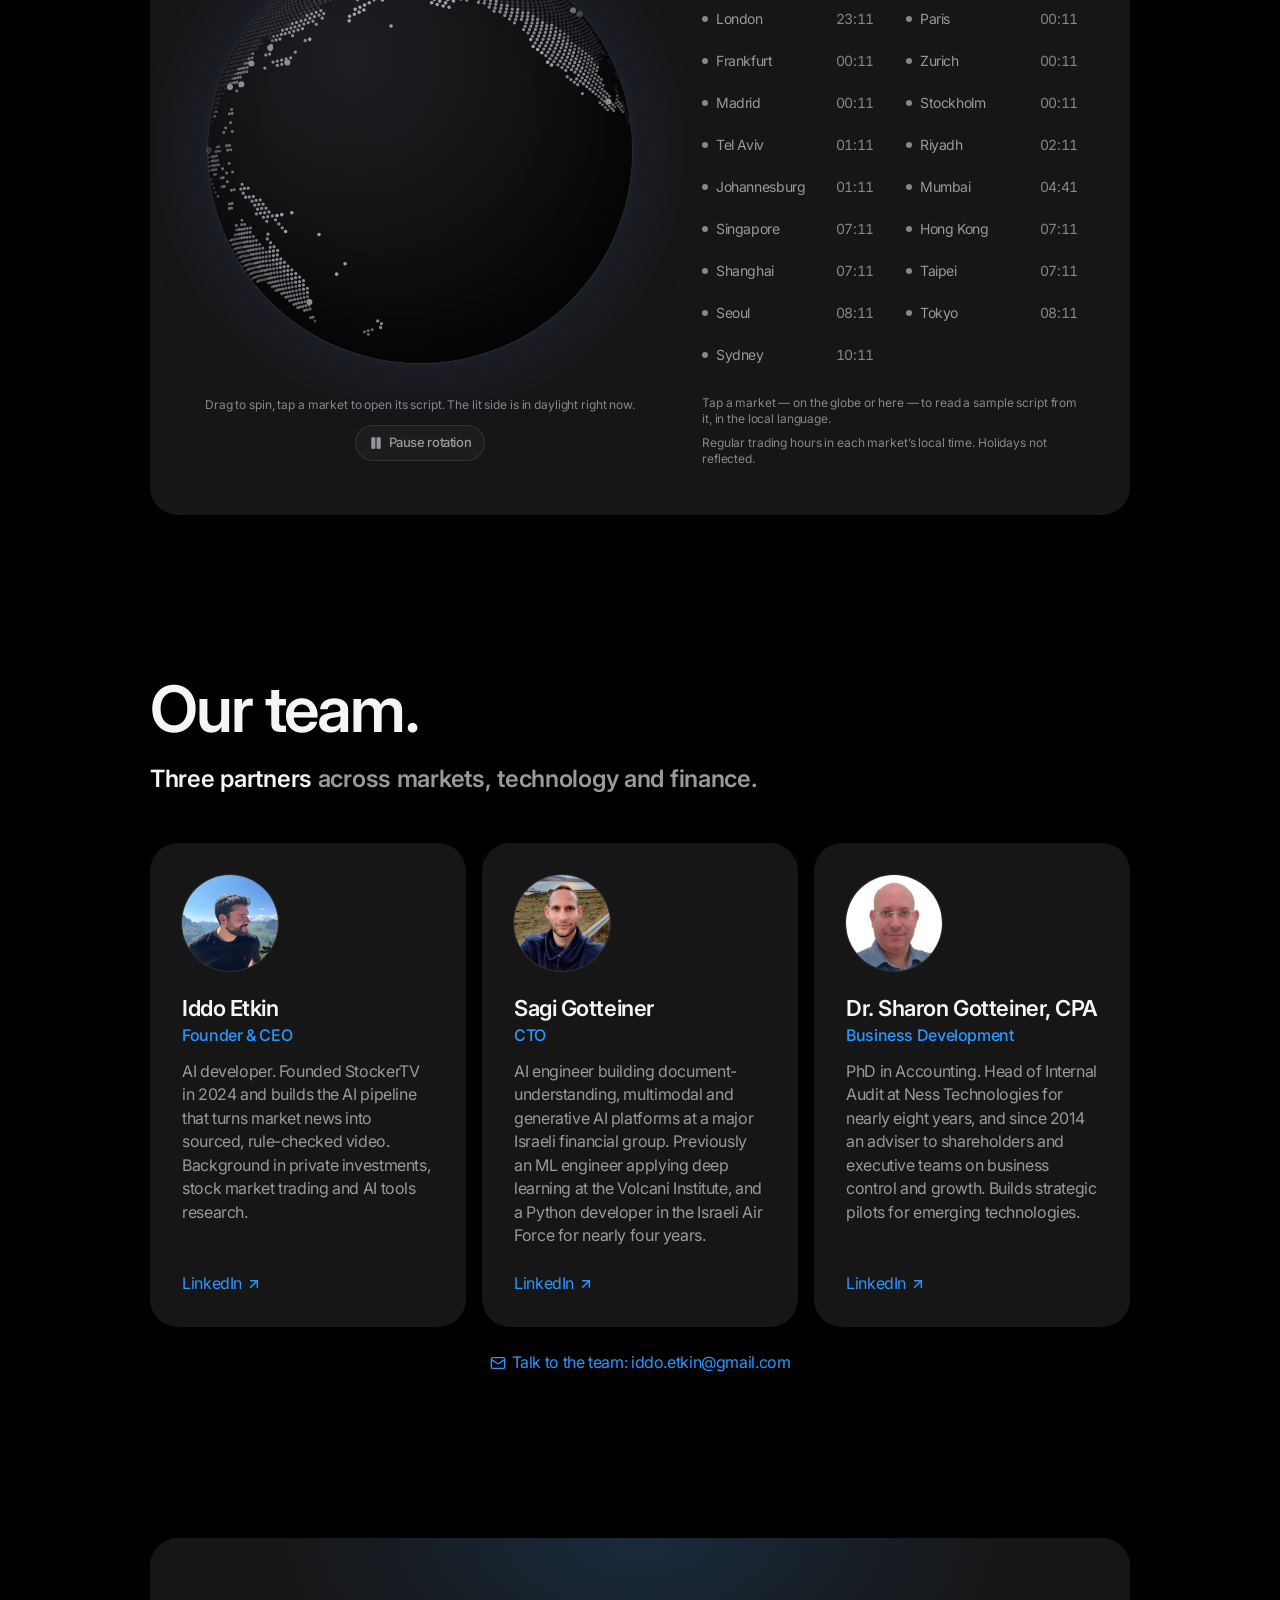
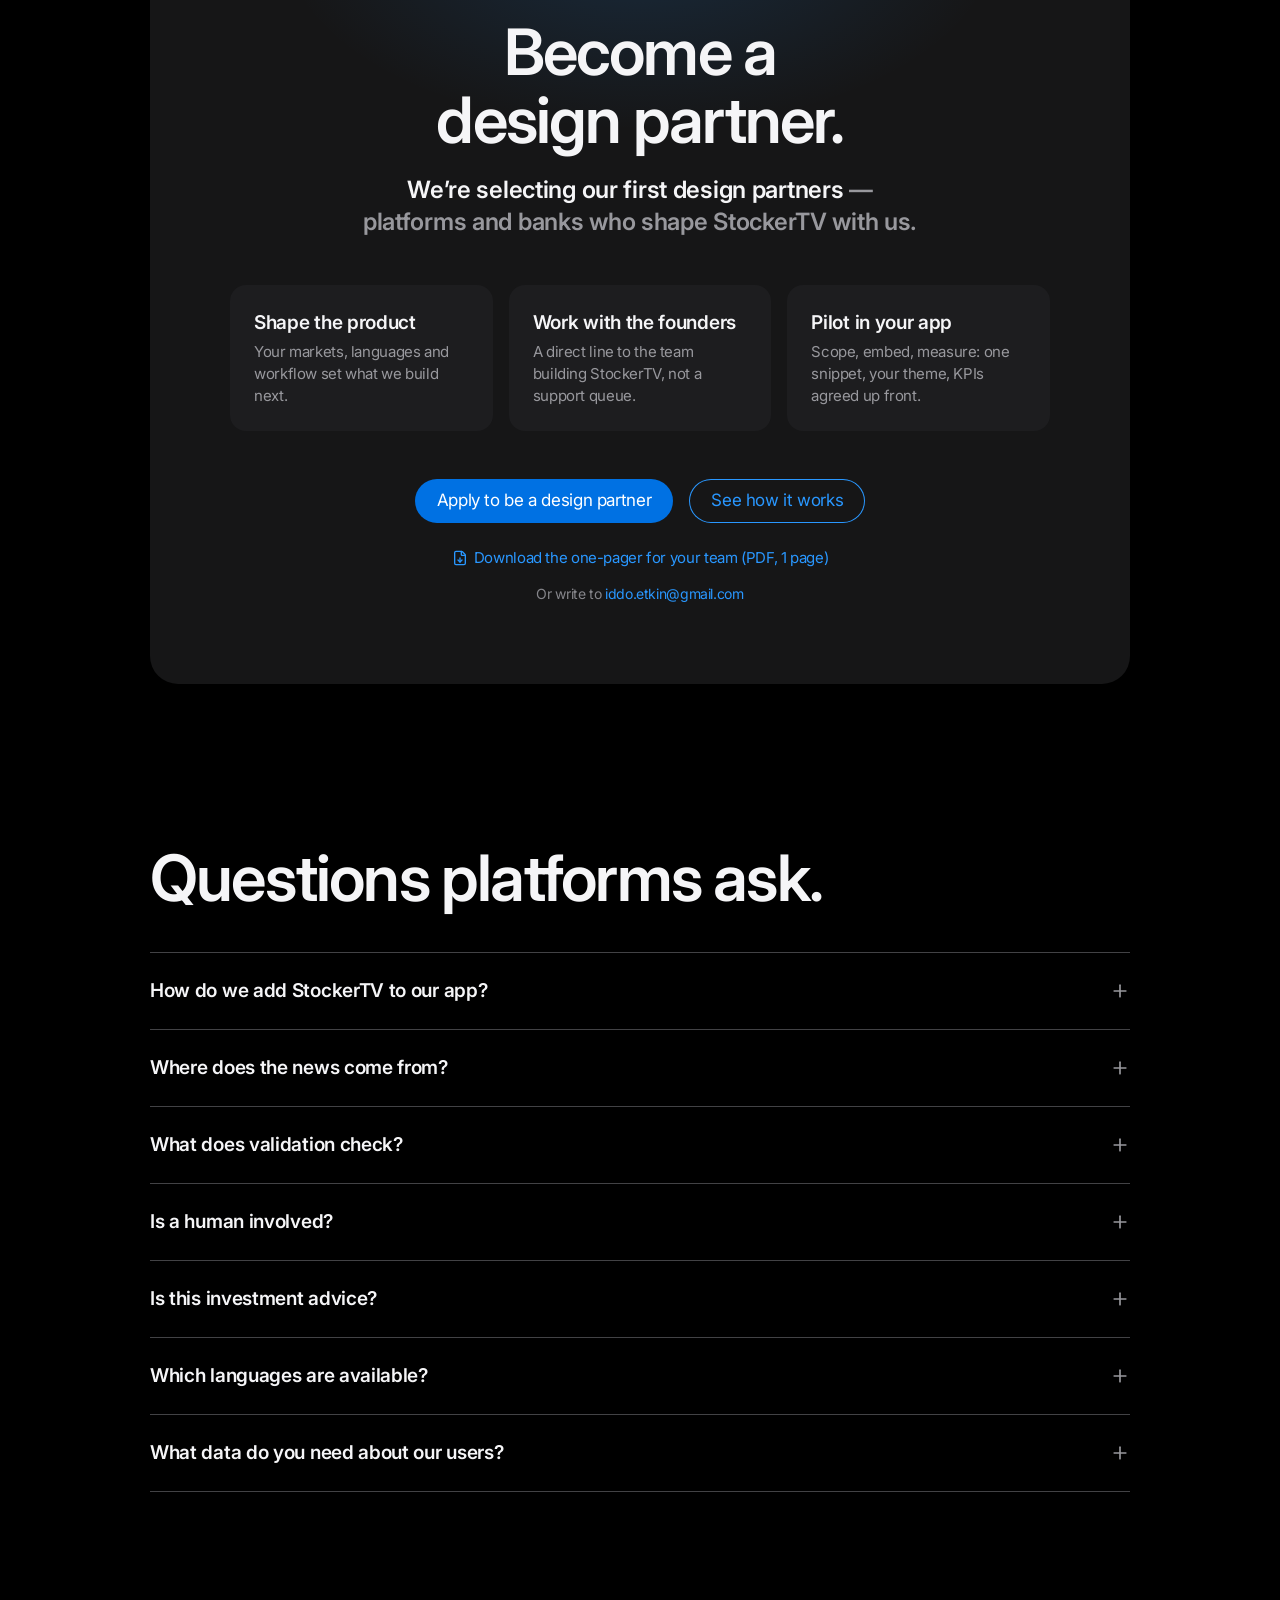
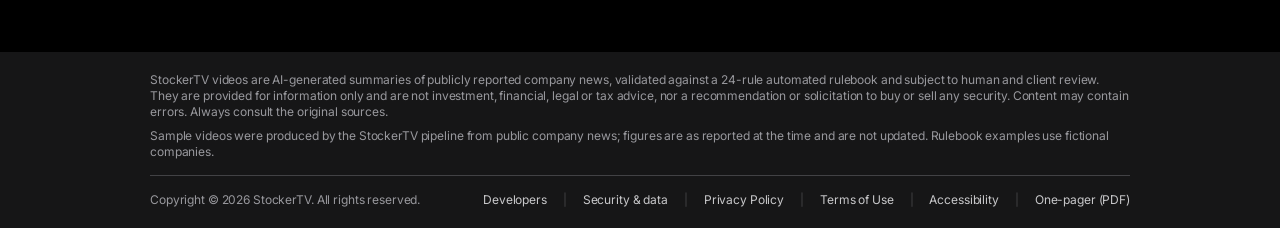
==== commit 106e668d: "Developers page" ====
--- a/index.html
+++ b/index.html
@@ -28,15 +28,15 @@
     <meta property="og:image:alt" content="StockerTV: Market news your users watch. Inside your app." />
     <meta name="twitter:card" content="summary_large_image" />
     <title>StockerTV — Market news video for trading platforms and banks</title>
-    <script type="module" crossorigin src="/assets/index-BiNNe21o.js"></script>
+    <script type="module" crossorigin src="/assets/index-BA1l7-gX.js"></script>
     <link rel="modulepreload" crossorigin href="/assets/reduced-motion-DOEJlW1g.js">
     <link rel="modulepreload" crossorigin href="/assets/is-ref-object-wZsrxf7t.js">
     <link rel="modulepreload" crossorigin href="/assets/check-Dbduq3I_.js">
-    <link rel="stylesheet" crossorigin href="/assets/index-DuWbhALY.css">
+    <link rel="stylesheet" crossorigin href="/assets/index-BuLpvHad.css">
       <!--prerender-head:start--><script type="application/ld+json">{"@context": "https://schema.org", "@type": "Organization", "name": "StockerTV", "url": "https://www.stockertv.com/", "logo": "https://www.stockertv.com/icon-512.png", "description": "StockerTV turns filings and Tier-1 financial news into short, sourced market-news videos for trading platforms and banks: validated against a rulebook, approved by the client's team, and embedded with one snippet.", "email": "iddo.etkin@gmail.com", "founder": {"@type": "Person", "name": "Iddo Etkin", "jobTitle": "Founder & CEO", "sameAs": "https://www.linkedin.com/in/iddoetkin"}}</script><script type="application/ld+json">{"@context": "https://schema.org", "@type": "WebSite", "name": "StockerTV", "url": "https://www.stockertv.com/"}</script><!--prerender-head:end-->
   </head>
   <body>
-    <!--prerender:start--><noscript><style>.nojs{max-width:46rem;margin:0 auto;padding:2rem 1.25rem 4rem;font:17px/1.55 system-ui,sans-serif;color:#f5f5f7;background:#000}.nojs h1{font-size:2.2rem;line-height:1.1;margin:1.5rem 0 1rem}.nojs h2{font-size:1.6rem;margin:2.5rem 0 .75rem}.nojs h3{font-size:1.2rem;margin:1.5rem 0 .5rem}.nojs p,.nojs div{margin:.5rem 0}.nojs ul,.nojs ol{padding-left:1.25rem}.nojs a{color:#2997ff}</style><div class="nojs"><div><a href="/">Stocker TV </a> <div><div><a href="/#how">How it works</a> <a href="/#trust">Trust</a> <a href="/#always-on">Markets</a> <a href="/#faq">FAQ</a> </div><a href="/feed">Live demo</a> </div></div><div><div><div><p>For trading platforms and banks</p><h1>Market news your users watch. Inside your app.</h1><p>StockerTV turns filings and Tier-1 financial news into short, sourced videos — validated against a rulebook, approved by your team, and embedded with one snippet.</p><div><a href="/feed#gld-gold-3m">See the live demo</a> </div></div><div><p>Meridian</p><div><p>GLD</p><p>SPDR Gold Shares</p></div><div>Stocker TV <p>Gold rose from about $4,600 to above $5,000 an ounce over three months </p></div><div><a href="/trade/gld-gold-3m?side=buy">BUY</a> <a href="/trade/gld-gold-3m?side=sell">SELL</a> </div></div></div><div><div><h2>The film. </h2><p>From a company release to your clients’ screens , approved by your team. Seventy seconds.</p></div><div>Read the transcript<div><p>Every day, thousands of public companies publish news.</p><p>Earnings. Deals. Recalls. Almost nobody reads them.</p><p>StockerTV turns that news into short, clear videos. Automatically.</p><p>A story breaks. We pull out the facts, write the script, check every number against the source, and produce the video.</p><p>It lives inside your app. Right beside the chart. Or in your banking app.</p><p>In your clients’ language. [Our presenters, in French, German, Arabic and Spanish.]</p><p>And nothing goes live until your team approves it. Then it’s live, in your app.</p><p>StockerTV. Watch the news.</p><p>Narration and presenters are AI-generated. Company figures shown are from Boeing’s Q2 2025 release and SPDR Gold Shares (GLD) market data.</p></div></div></div><div><p>The gap </p><p>Your users make up their minds on TikTok. Then they open your app to trade. The decision happened somewhere you can’t see, built on content nobody sourced. </p><div><div><p>The baseline</p><p>74–89% </p><p>of retail investor accounts lose money when trading CFDs.</p><p>That’s before anyone acts on a viral tip.</p><p>Source: European Securities and Markets Authority (ESMA) — the risk-warning range EU CFD providers are required to display.</p></div><div><p>What social feeds add</p><div><div><div>Impulse</div><div>Decisions made in seconds, on a stranger’s conviction.</div></div><div><div>FOMO</div><div>Urgency engineered to travel, not to inform.</div></div><div><div>No source</div><div>Nobody is accountable for whether the “tip” was true.</div></div></div><p>StockerTV puts sourced, rule-checked context inside the app where the decision is made.</p></div></div></div><div><h2>From filing to your app, in minutes. </h2><p>Want the full picture? <a href="/demo">Walk through a real story, step by step ›</a> </p></div><div><div><h2>Built for regulated environments. </h2><p>You answer for what appears in your app. So every StockerTV story passes three lines of defence before your users see it — and the last one is yours.</p></div><ol><li><h3>Automated validation</h3><p>Three layers check every script against 24 rules: a phrase scan, a rule-by-rule semantic review, and a holistic read against the source facts.</p></li><li><h3>Human oversight</h3><p>Anything uncertain goes to a human review queue. Nothing is auto-published — and if a check can’t run, the script doesn’t ship.</p></li><li><h3>Your approval</h3><p>Your content managers decide what appears on your platform. The last line of defence is yours, by design.</p></li></ol><div><h3>Nothing goes live until you approve it.</h3><p>Validated stories wait in your team’s queue. Try it: approve or reject a story.</p><div><div><div><p>Approval queue</p><p>Meridian · StockerTV console</p></div><p>2 awaiting approval</p></div><ul><li><div><p>GLD Financial update English 24 / 24 rules </p><p>Gold rose from about $4,600 to above $5,000 an ounce over three months</p></div><div>Awaiting your approval </div></li><li><div><p>NVDA Product update Español 24 / 24 rules </p><p>NVIDIA announced DLSS 4.5 with a second-generation transformer model</p></div><div>Awaiting your approval </div></li><li><div><p>BA Operations update English 24 / 24 rules </p><p>737 MAX output was capped at 38 a month; Q2 2025 deliveries reached 150 jets</p></div><div>Approved · live in app </div></li><li><div><p>BAX Legal &amp; risks Français 23 / 24 rules </p><p>Baxter held shipments of its Novum IQ infusion pump after a Class I recall</p><p>With a StockerTV reviewer: attribution of one figure</p></div><div>In human review </div></li></ul><p>Demo console. Nothing is published from this page.</p></div></div><div><h3>24 rules. Seven categories. Every script.</h3><p>See what the rulebook stops — and what reaches your users instead.</p></div><div><div><div><div>Audit trail</div><div>Every script keeps its sources, scores and decision history.</div></div><div><div>No advice. Ever.</div><div>Scripts never recommend, predict, or use advice language.</div></div><div><div>Governance pack</div><div>Model card, AI governance framework and incident response plan, under NDA.</div></div></div><p>StockerTV content is AI-generated and informational. It is not investment advice. Validation is designed to support — not replace — your own review and approval processes.</p><a href="/security">For your risk and security teams: how StockerTV handles data ›</a> </div></div><div><div><h2>The newsroom never closes. </h2><p>Your users trade across time zones. StockerTV covers 53 exchanges around the clock. </p></div><div><div><div>listed companies covered</div><div>32,190 </div></div><div><div>exchanges, New York to Tokyo</div><div>53 </div></div><div><div>languages from one pipeline</div><div>15 </div></div><div><div>from filing to script</div><div>Under 10 min </div></div><div><div>personal data needed</div><div>0 </div></div></div><div><p>Drag to spin, tap a market to open its script. The lit side is in daylight right now.</p><div><p>Tap a market — on the globe or here — to read a sample script from it, in the local language.</p><p>Regular trading hours in each market’s local time. Holidays not reflected.</p></div></div></div><div><div><h2>Our team. </h2><p>Three partners across markets, technology and finance.</p></div><ul><li><h3>Iddo Etkin</h3><p>Founder &amp; CEO</p><p>AI developer. Founded StockerTV in 2024 and builds the AI pipeline that turns market news into sourced, rule-checked video. Background in private investments, stock market trading and AI tools research.</p><a href="https://www.linkedin.com/in/iddoetkin">LinkedIn: Iddo Etkin (opens in a new tab) </a> </li><li><h3>Sagi Gotteiner</h3><p>CTO</p><p>AI engineer building document-understanding, multimodal and generative AI platforms at a major Israeli financial group. Previously an ML engineer applying deep learning at the Volcani Institute, and a Python developer in the Israeli Air Force for nearly four years.</p><a href="https://www.linkedin.com/in/sagi-gotteiner/">LinkedIn: Sagi Gotteiner (opens in a new tab) </a> </li><li><h3>Dr. Sharon Gotteiner, CPA</h3><p>Business Development</p><p>PhD in Accounting. Head of Internal Audit at Ness Technologies for nearly eight years, and since 2014 an adviser to shareholders and executive teams on business control and growth. Builds strategic pilots for emerging technologies.</p><a href="https://www.linkedin.com/in/sharon-gotteiner/">LinkedIn: Dr. Sharon Gotteiner, CPA (opens in a new tab) </a> </li></ul><div><a href="mailto:iddo.etkin@gmail.com">Talk to the team: iddo.etkin@gmail.com</a> </div></div><div><h2>Become a design partner.</h2><p>We’re selecting our first design partners — platforms and banks who shape StockerTV with us.</p><ol><li><p>Shape the product</p><p>Your markets, languages and workflow set what we build next.</p></li><li><p>Work with the founders</p><p>A direct line to the team building StockerTV, not a support queue.</p></li><li><p>Pilot in your app</p><p>Scope, embed, measure: one snippet, your theme, KPIs agreed up front.</p></li></ol><div><a href="/demo">See how it works</a> </div><p><a href="/StockerTV-one-pager.pdf">Download the one-pager for your team (PDF, 1 page)</a> </p><p>Or write to <a href="mailto:iddo.etkin@gmail.com">iddo.etkin@gmail.com</a> </p></div><div><h2>Questions platforms ask. </h2><ul><li><h3>How do we add StockerTV to our app? </h3><p>With one embed snippet. Place the player on stock pages or your home screen; a tap opens the full-screen feed with sound and captions, and BUY / SELL hand the ticker to your own order ticket through a trade URL you set. Light or dark theme to match your app. Deeper integrations are scoped per pilot.</p></li><li><h3>Where does the news come from? </h3><p>SEC filings and Tier-1 financial news sources. Background company data is used for context and never presented as news.</p></li><li><h3>What does validation check? </h3><p>A 24-rule rulebook in seven categories: forward-looking statements, fair balance, attribution, market manipulation, promotional language, editorial neutrality and disclosure. The full rule set is available to your risk team under NDA.</p></li><li><h3>Is a human involved? </h3><p>Yes. Scripts that don’t clear validation go to human review, nothing is auto-published, and your content team decides what appears on your platform.</p></li><li><h3>Is this investment advice? </h3><p>No. StockerTV produces informational, AI-generated news summaries. Scripts never recommend, predict, or use advice language, and every video carries a disclaimer.</p></li><li><h3>Which languages are available? </h3><p>Approved scripts can be translated into 15 languages. The languages for your pilot are agreed during scoping.</p></li><li><h3>What data do you need about our users? </h3><p>None personal. The widget measures anonymous, aggregate engagement so we can report pilot results to you.</p></li></ul></div></div><div><ol><li><p>StockerTV videos are AI-generated summaries of publicly reported company news, validated against a 24-rule automated rulebook and subject to human and client review. They are provided for information only and are not investment, financial, legal or tax advice, nor a recommendation or solicitation to buy or sell any security. Content may contain errors. Always consult the original sources.</p></li><li>Sample videos were produced by the StockerTV pipeline from public company news; figures are as reported at the time and are not updated. Rulebook examples use fictional companies.</li></ol><div><p>Copyright © 2026 StockerTV. All rights reserved.</p><div><a href="/security">Security &amp; data</a> <a href="/privacy">Privacy Policy</a> <a href="/terms">Terms of Use</a> <a href="/accessibility">Accessibility</a> <a href="/StockerTV-one-pager.pdf">One-pager (PDF)</a> </div></div></div></div></noscript><!--prerender:end-->
+    <!--prerender:start--><noscript><style>.nojs{max-width:46rem;margin:0 auto;padding:2rem 1.25rem 4rem;font:17px/1.55 system-ui,sans-serif;color:#f5f5f7;background:#000}.nojs h1{font-size:2.2rem;line-height:1.1;margin:1.5rem 0 1rem}.nojs h2{font-size:1.6rem;margin:2.5rem 0 .75rem}.nojs h3{font-size:1.2rem;margin:1.5rem 0 .5rem}.nojs p,.nojs div{margin:.5rem 0}.nojs ul,.nojs ol{padding-left:1.25rem}.nojs a{color:#2997ff}</style><div class="nojs"><div><a href="/">Stocker TV </a> <div><div><a href="/#how">How it works</a> <a href="/#trust">Trust</a> <a href="/#always-on">Markets</a> <a href="/#faq">FAQ</a> </div><a href="/feed">Live demo</a> </div></div><div><div><div><p>For trading platforms and banks</p><h1>Market news your users watch. Inside your app.</h1><p>StockerTV turns filings and Tier-1 financial news into short, sourced videos — validated against a rulebook, approved by your team, and embedded with one snippet.</p><div><a href="/feed#gld-gold-3m">See the live demo</a> </div></div><div><p>Meridian</p><div><p>GLD</p><p>SPDR Gold Shares</p></div><div>Stocker TV <p>Gold rose from about $4,600 to above $5,000 an ounce over three months </p></div><div><a href="/trade/gld-gold-3m?side=buy">BUY</a> <a href="/trade/gld-gold-3m?side=sell">SELL</a> </div></div></div><div><div><h2>The film. </h2><p>From a company release to your clients’ screens , approved by your team. Seventy seconds.</p></div><div>Read the transcript<div><p>Every day, thousands of public companies publish news.</p><p>Earnings. Deals. Recalls. Almost nobody reads them.</p><p>StockerTV turns that news into short, clear videos. Automatically.</p><p>A story breaks. We pull out the facts, write the script, check every number against the source, and produce the video.</p><p>It lives inside your app. Right beside the chart. Or in your banking app.</p><p>In your clients’ language. [Our presenters, in French, German, Arabic and Spanish.]</p><p>And nothing goes live until your team approves it. Then it’s live, in your app.</p><p>StockerTV. Watch the news.</p><p>Narration and presenters are AI-generated. Company figures shown are from Boeing’s Q2 2025 release and SPDR Gold Shares (GLD) market data.</p></div></div></div><div><p>The gap </p><p>Your users make up their minds on TikTok. Then they open your app to trade. The decision happened somewhere you can’t see, built on content nobody sourced. </p><div><div><p>The baseline</p><p>74–89% </p><p>of retail investor accounts lose money when trading CFDs.</p><p>That’s before anyone acts on a viral tip.</p><p>Source: European Securities and Markets Authority (ESMA) — the risk-warning range EU CFD providers are required to display.</p></div><div><p>What social feeds add</p><div><div><div>Impulse</div><div>Decisions made in seconds, on a stranger’s conviction.</div></div><div><div>FOMO</div><div>Urgency engineered to travel, not to inform.</div></div><div><div>No source</div><div>Nobody is accountable for whether the “tip” was true.</div></div></div><p>StockerTV puts sourced, rule-checked context inside the app where the decision is made.</p></div></div></div><div><h2>From filing to your app, in minutes. </h2><p>Want the full picture? <a href="/demo">Walk through a real story, step by step ›</a> </p></div><div><div><h2>Built for regulated environments. </h2><p>You answer for what appears in your app. So every StockerTV story passes three lines of defence before your users see it — and the last one is yours.</p></div><ol><li><h3>Automated validation</h3><p>Three layers check every script against 24 rules: a phrase scan, a rule-by-rule semantic review, and a holistic read against the source facts.</p></li><li><h3>Human oversight</h3><p>Anything uncertain goes to a human review queue. Nothing is auto-published — and if a check can’t run, the script doesn’t ship.</p></li><li><h3>Your approval</h3><p>Your content managers decide what appears on your platform. The last line of defence is yours, by design.</p></li></ol><div><h3>Nothing goes live until you approve it.</h3><p>Validated stories wait in your team’s queue. Try it: approve or reject a story.</p><div><div><div><p>Approval queue</p><p>Meridian · StockerTV console</p></div><p>2 awaiting approval</p></div><ul><li><div><p>GLD Financial update English 24 / 24 rules </p><p>Gold rose from about $4,600 to above $5,000 an ounce over three months</p></div><div>Awaiting your approval </div></li><li><div><p>NVDA Product update Español 24 / 24 rules </p><p>NVIDIA announced DLSS 4.5 with a second-generation transformer model</p></div><div>Awaiting your approval </div></li><li><div><p>BA Operations update English 24 / 24 rules </p><p>737 MAX output was capped at 38 a month; Q2 2025 deliveries reached 150 jets</p></div><div>Approved · live in app </div></li><li><div><p>BAX Legal &amp; risks Français 23 / 24 rules </p><p>Baxter held shipments of its Novum IQ infusion pump after a Class I recall</p><p>With a StockerTV reviewer: attribution of one figure</p></div><div>In human review </div></li></ul><p>Demo console. Nothing is published from this page.</p></div></div><div><h3>24 rules. Seven categories. Every script.</h3><p>See what the rulebook stops — and what reaches your users instead.</p></div><div><div><div><div>Audit trail</div><div>Every script keeps its sources, scores and decision history.</div></div><div><div>No advice. Ever.</div><div>Scripts never recommend, predict, or use advice language.</div></div><div><div>Governance pack</div><div>Model card, AI governance framework and incident response plan, under NDA.</div></div></div><p>StockerTV content is AI-generated and informational. It is not investment advice. Validation is designed to support — not replace — your own review and approval processes.</p><a href="/security">For your risk and security teams: how StockerTV handles data ›</a> </div></div><div><div><h2>The newsroom never closes. </h2><p>Your users trade across time zones. StockerTV covers 53 exchanges around the clock. </p></div><div><div><div>listed companies covered</div><div>32,190 </div></div><div><div>exchanges, New York to Tokyo</div><div>53 </div></div><div><div>languages from one pipeline</div><div>15 </div></div><div><div>from filing to script</div><div>Under 10 min </div></div><div><div>personal data needed</div><div>0 </div></div></div><div><p>Drag to spin, tap a market to open its script. The lit side is in daylight right now.</p><div><p>Tap a market — on the globe or here — to read a sample script from it, in the local language.</p><p>Regular trading hours in each market’s local time. Holidays not reflected.</p></div></div></div><div><div><h2>Our team. </h2><p>Three partners across markets, technology and finance.</p></div><ul><li><h3>Iddo Etkin</h3><p>Founder &amp; CEO</p><p>AI developer. Founded StockerTV in 2024 and builds the AI pipeline that turns market news into sourced, rule-checked video. Background in private investments, stock market trading and AI tools research.</p><a href="https://www.linkedin.com/in/iddoetkin">LinkedIn: Iddo Etkin (opens in a new tab) </a> </li><li><h3>Sagi Gotteiner</h3><p>CTO</p><p>AI engineer building document-understanding, multimodal and generative AI platforms at a major Israeli financial group. Previously an ML engineer applying deep learning at the Volcani Institute, and a Python developer in the Israeli Air Force for nearly four years.</p><a href="https://www.linkedin.com/in/sagi-gotteiner/">LinkedIn: Sagi Gotteiner (opens in a new tab) </a> </li><li><h3>Dr. Sharon Gotteiner, CPA</h3><p>Business Development</p><p>PhD in Accounting. Head of Internal Audit at Ness Technologies for nearly eight years, and since 2014 an adviser to shareholders and executive teams on business control and growth. Builds strategic pilots for emerging technologies.</p><a href="https://www.linkedin.com/in/sharon-gotteiner/">LinkedIn: Dr. Sharon Gotteiner, CPA (opens in a new tab) </a> </li></ul><div><a href="mailto:iddo.etkin@gmail.com">Talk to the team: iddo.etkin@gmail.com</a> </div></div><div><h2>Become a design partner.</h2><p>We’re selecting our first design partners — platforms and banks who shape StockerTV with us.</p><ol><li><p>Shape the product</p><p>Your markets, languages and workflow set what we build next.</p></li><li><p>Work with the founders</p><p>A direct line to the team building StockerTV, not a support queue.</p></li><li><p>Pilot in your app</p><p>Scope, embed, measure: one snippet, your theme, KPIs agreed up front.</p></li></ol><div><a href="/demo">See how it works</a> </div><p><a href="/StockerTV-one-pager.pdf">Download the one-pager for your team (PDF, 1 page)</a> </p><p>Or write to <a href="mailto:iddo.etkin@gmail.com">iddo.etkin@gmail.com</a> </p></div><div><h2>Questions platforms ask. </h2><ul><li><h3>How do we add StockerTV to our app? </h3><p>With one embed snippet. Place the player on stock pages or your home screen; a tap opens the full-screen feed with sound and captions, and BUY / SELL hand the ticker to your own order ticket through a trade URL you set. Light or dark theme to match your app. Deeper integrations are scoped per pilot. <a href="/developers">See it on the developer page ›</a> </p></li><li><h3>Where does the news come from? </h3><p>SEC filings and Tier-1 financial news sources. Background company data is used for context and never presented as news.</p></li><li><h3>What does validation check? </h3><p>A 24-rule rulebook in seven categories: forward-looking statements, fair balance, attribution, market manipulation, promotional language, editorial neutrality and disclosure. The full rule set is available to your risk team under NDA.</p></li><li><h3>Is a human involved? </h3><p>Yes. Scripts that don’t clear validation go to human review, nothing is auto-published, and your content team decides what appears on your platform.</p></li><li><h3>Is this investment advice? </h3><p>No. StockerTV produces informational, AI-generated news summaries. Scripts never recommend, predict, or use advice language, and every video carries a disclaimer.</p></li><li><h3>Which languages are available? </h3><p>Approved scripts can be translated into 15 languages. The languages for your pilot are agreed during scoping.</p></li><li><h3>What data do you need about our users? </h3><p>None personal. The widget measures anonymous, aggregate engagement so we can report pilot results to you.</p></li></ul></div></div><div><ol><li><p>StockerTV videos are AI-generated summaries of publicly reported company news, validated against a 24-rule automated rulebook and subject to human and client review. They are provided for information only and are not investment, financial, legal or tax advice, nor a recommendation or solicitation to buy or sell any security. Content may contain errors. Always consult the original sources.</p></li><li>Sample videos were produced by the StockerTV pipeline from public company news; figures are as reported at the time and are not updated. Rulebook examples use fictional companies.</li></ol><div><p>Copyright © 2026 StockerTV. All rights reserved.</p><div><a href="/developers">Developers</a> <a href="/security">Security &amp; data</a> <a href="/privacy">Privacy Policy</a> <a href="/terms">Terms of Use</a> <a href="/accessibility">Accessibility</a> <a href="/StockerTV-one-pager.pdf">One-pager (PDF)</a> </div></div></div></div></noscript><!--prerender:end-->
     <div id="root"></div>
 
   </body>
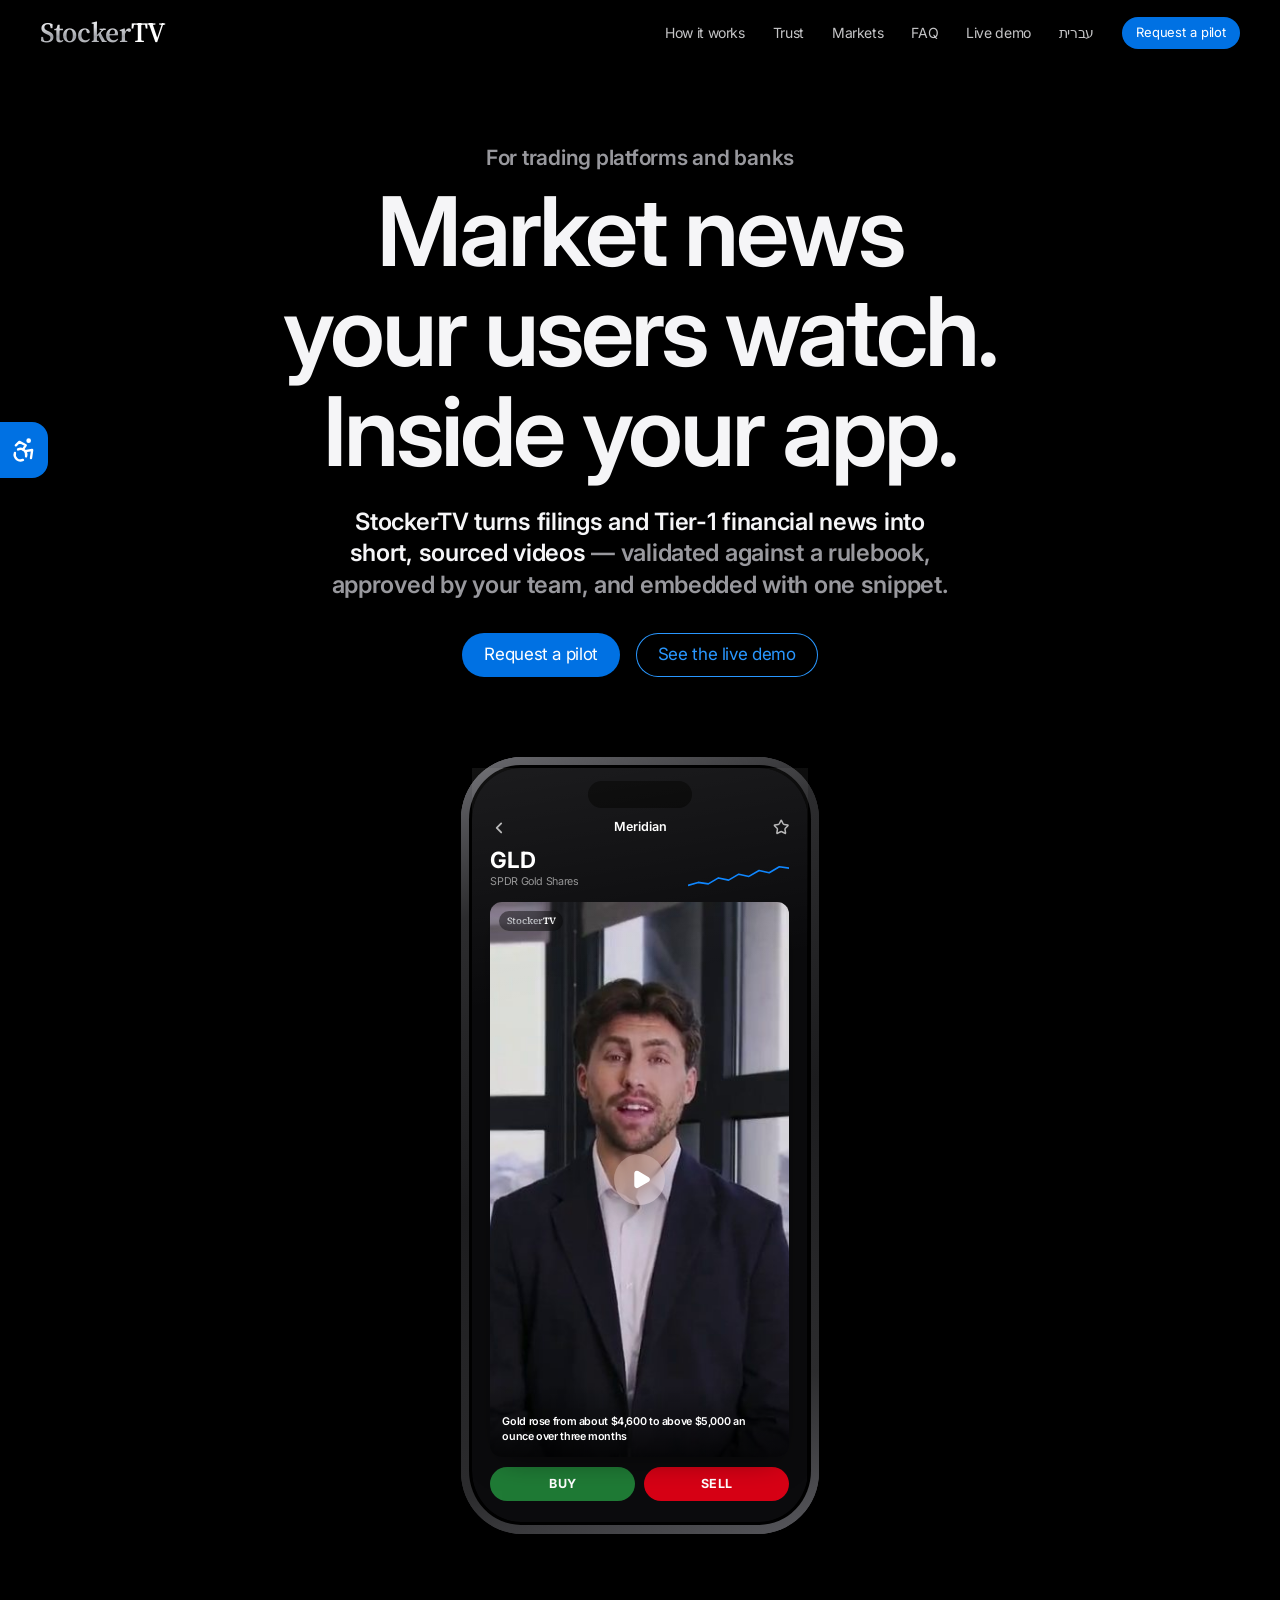
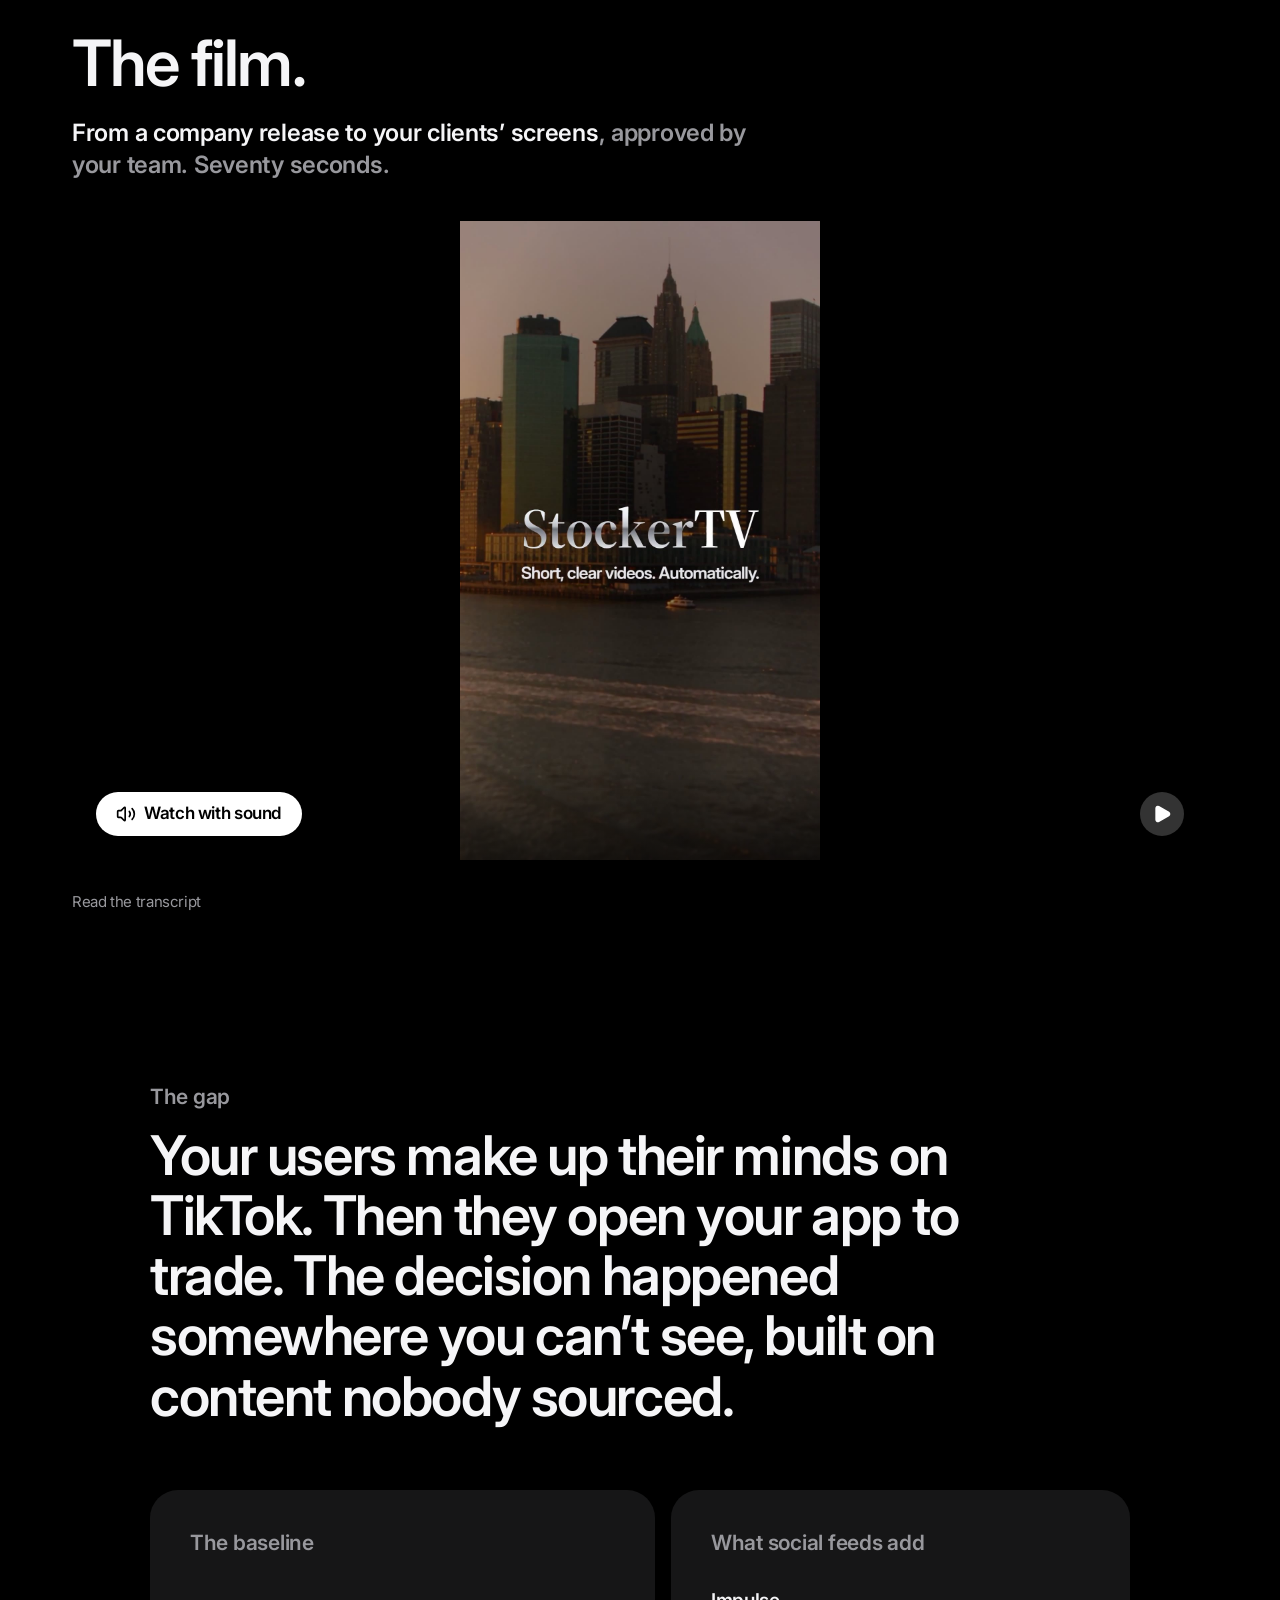
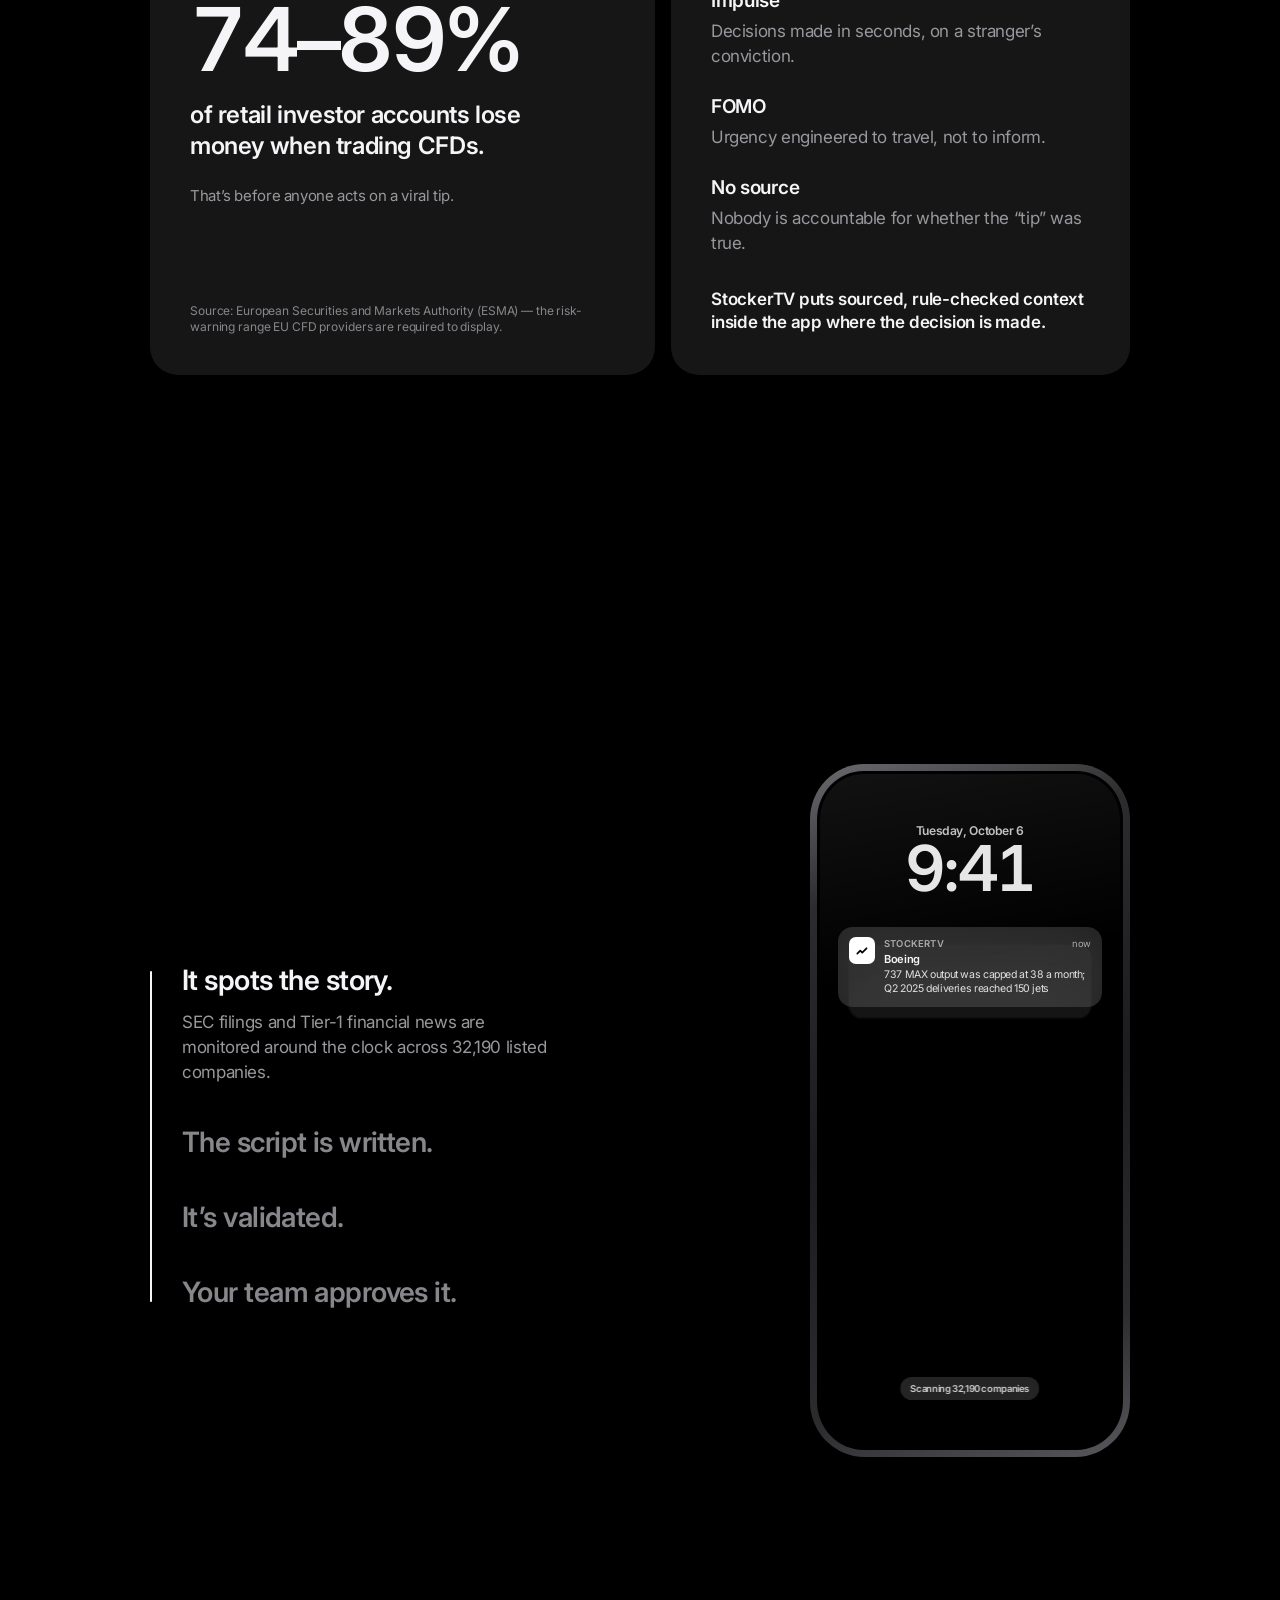
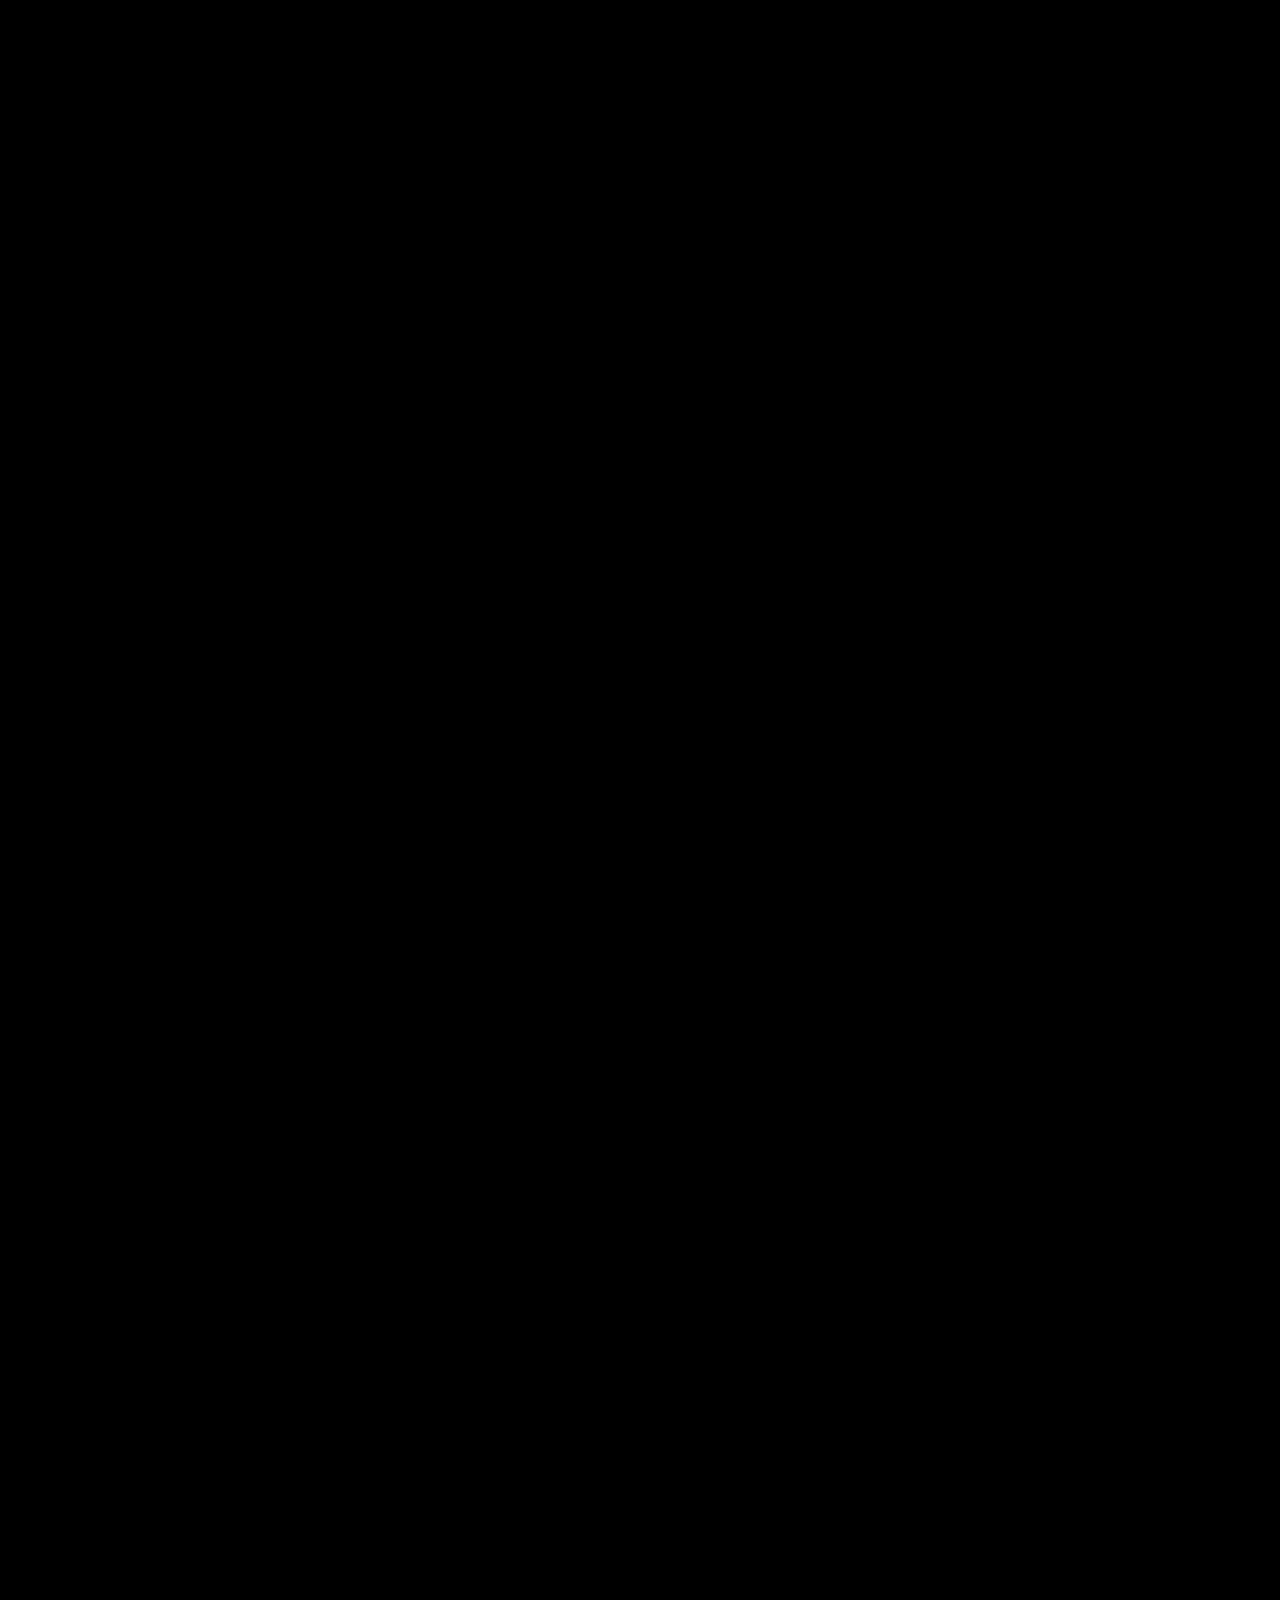
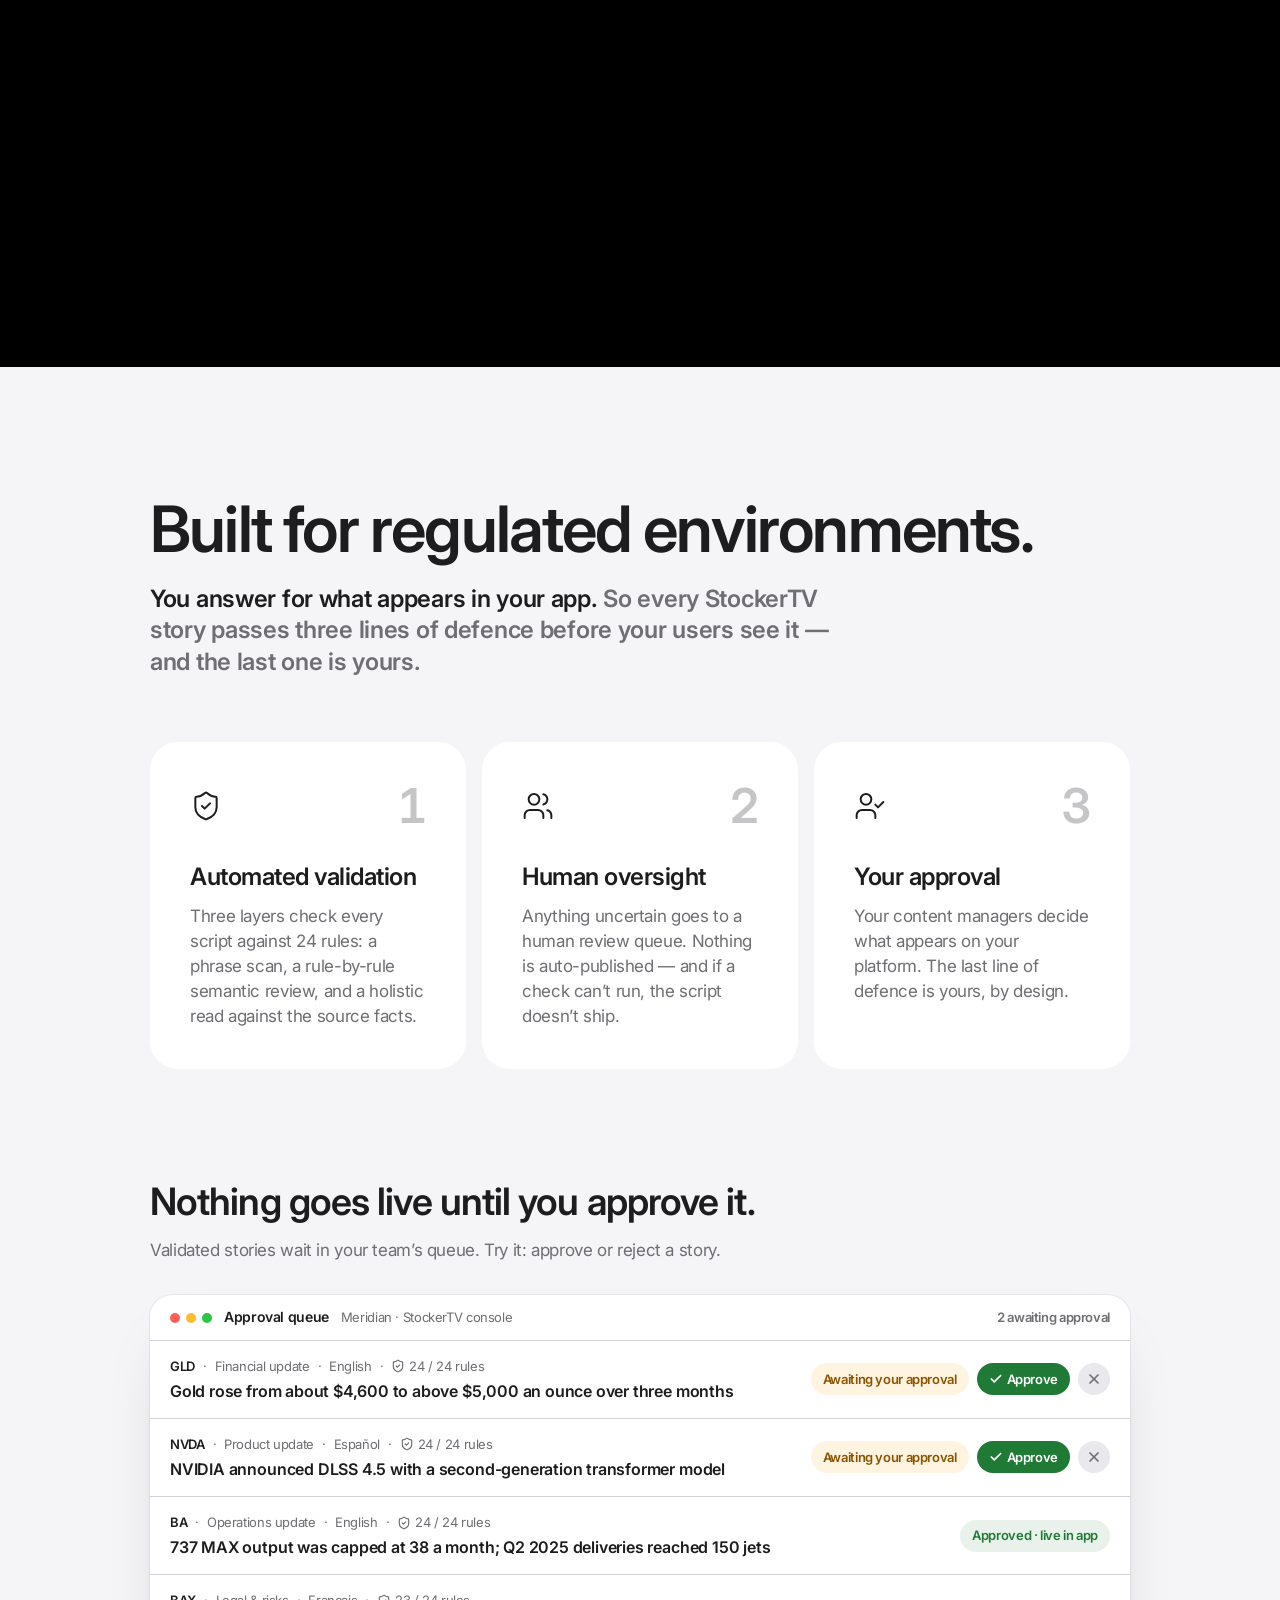
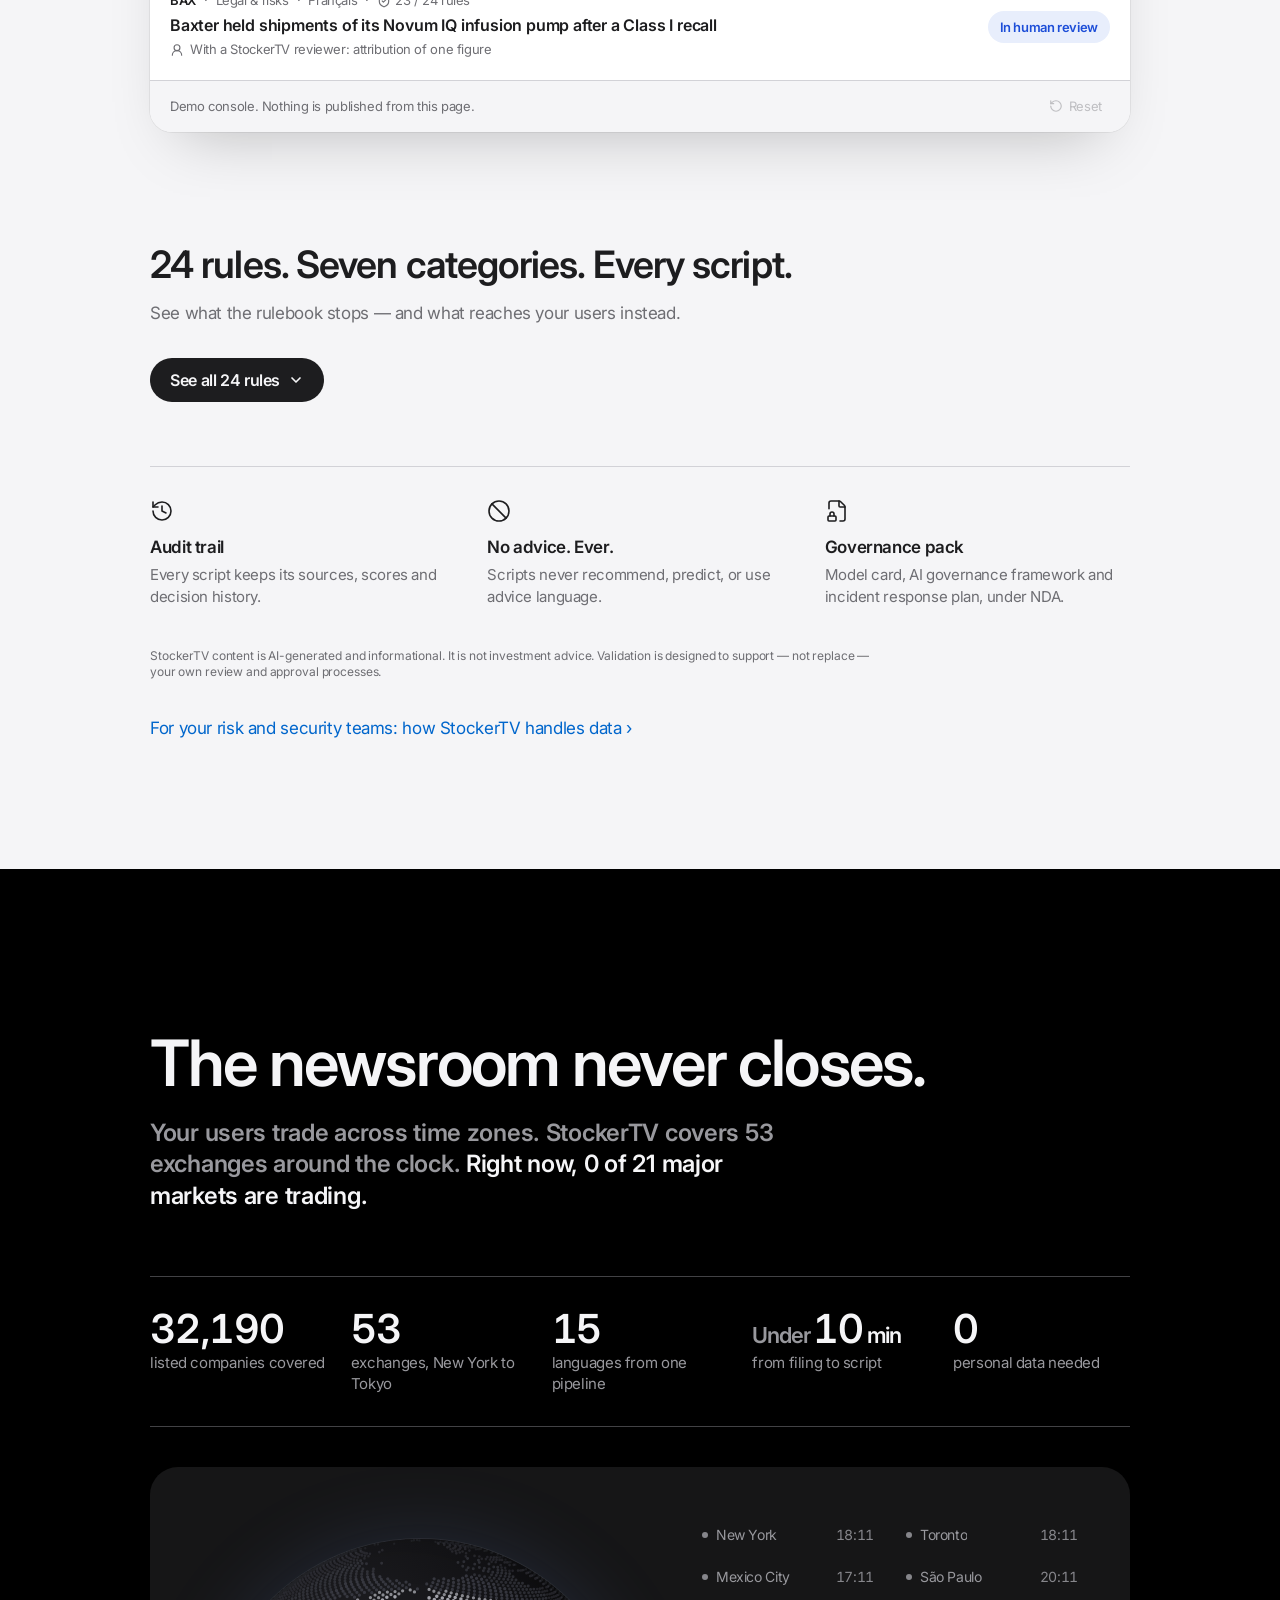
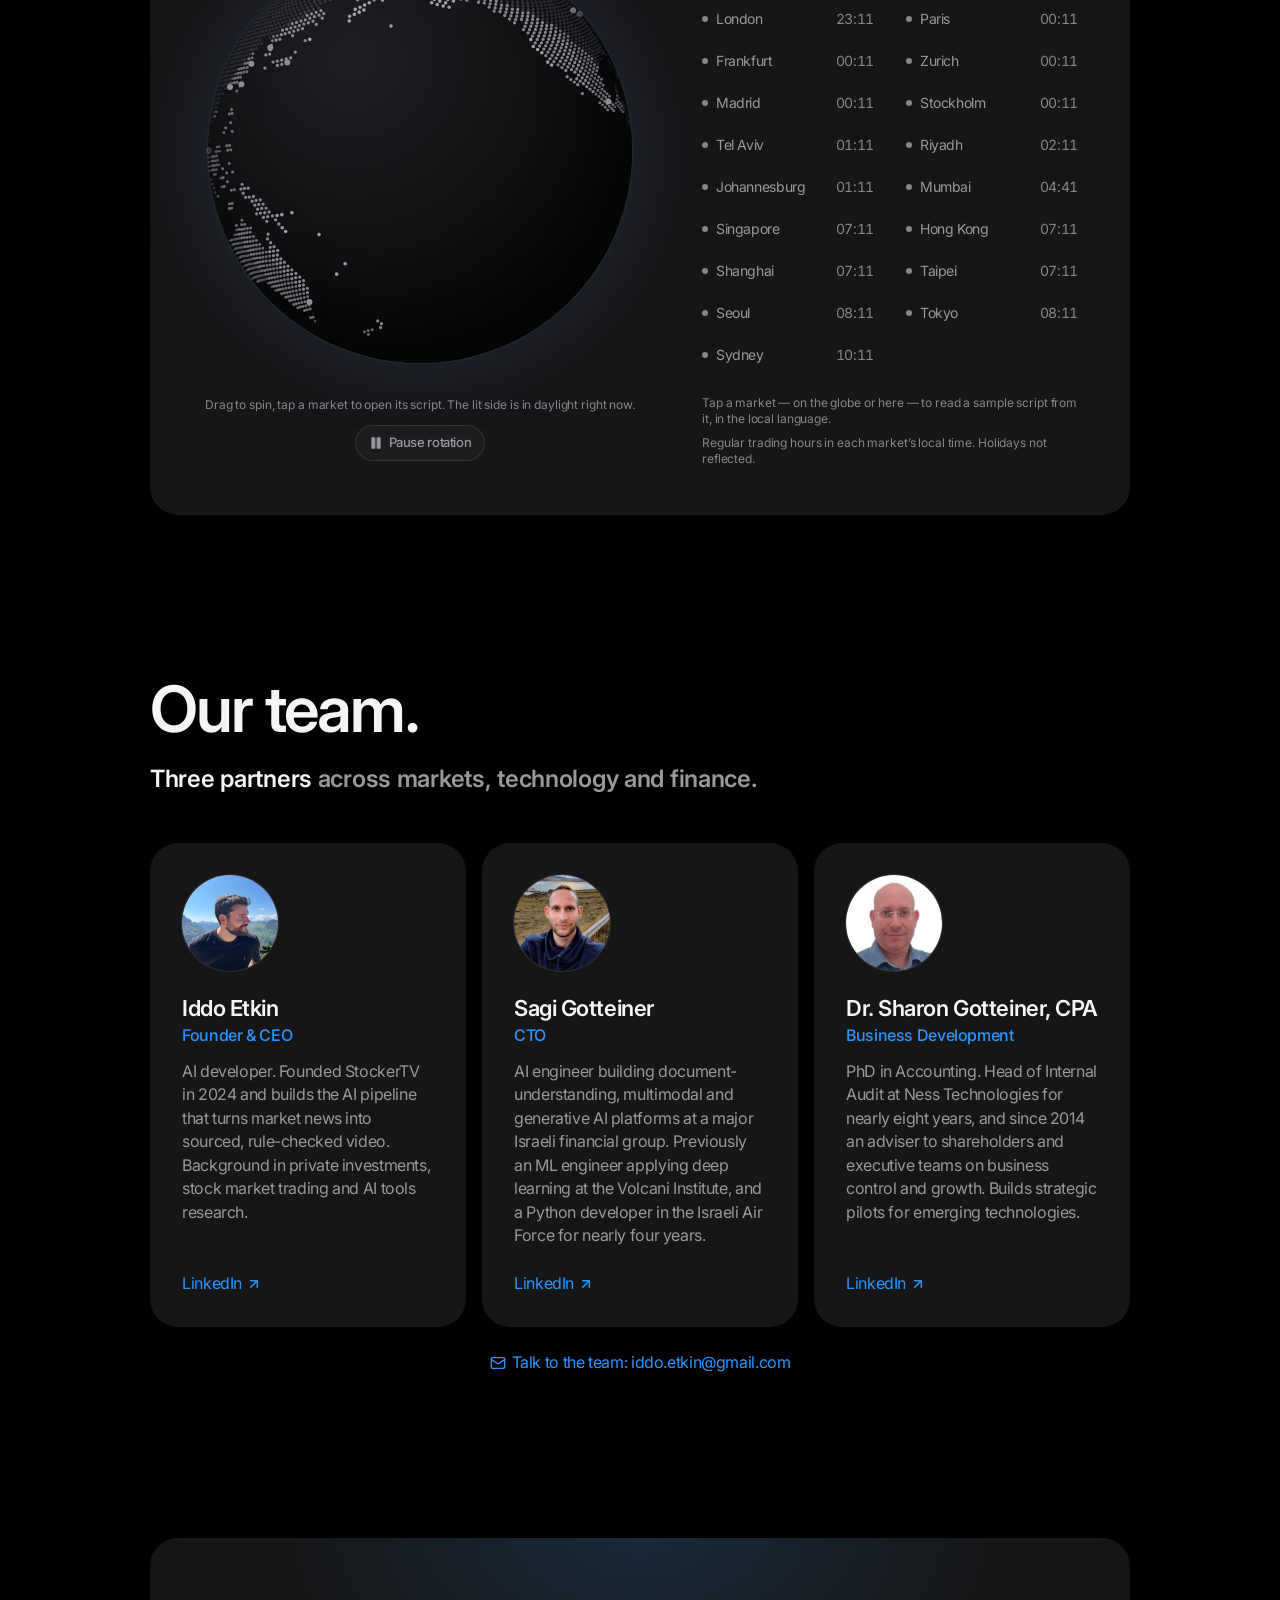
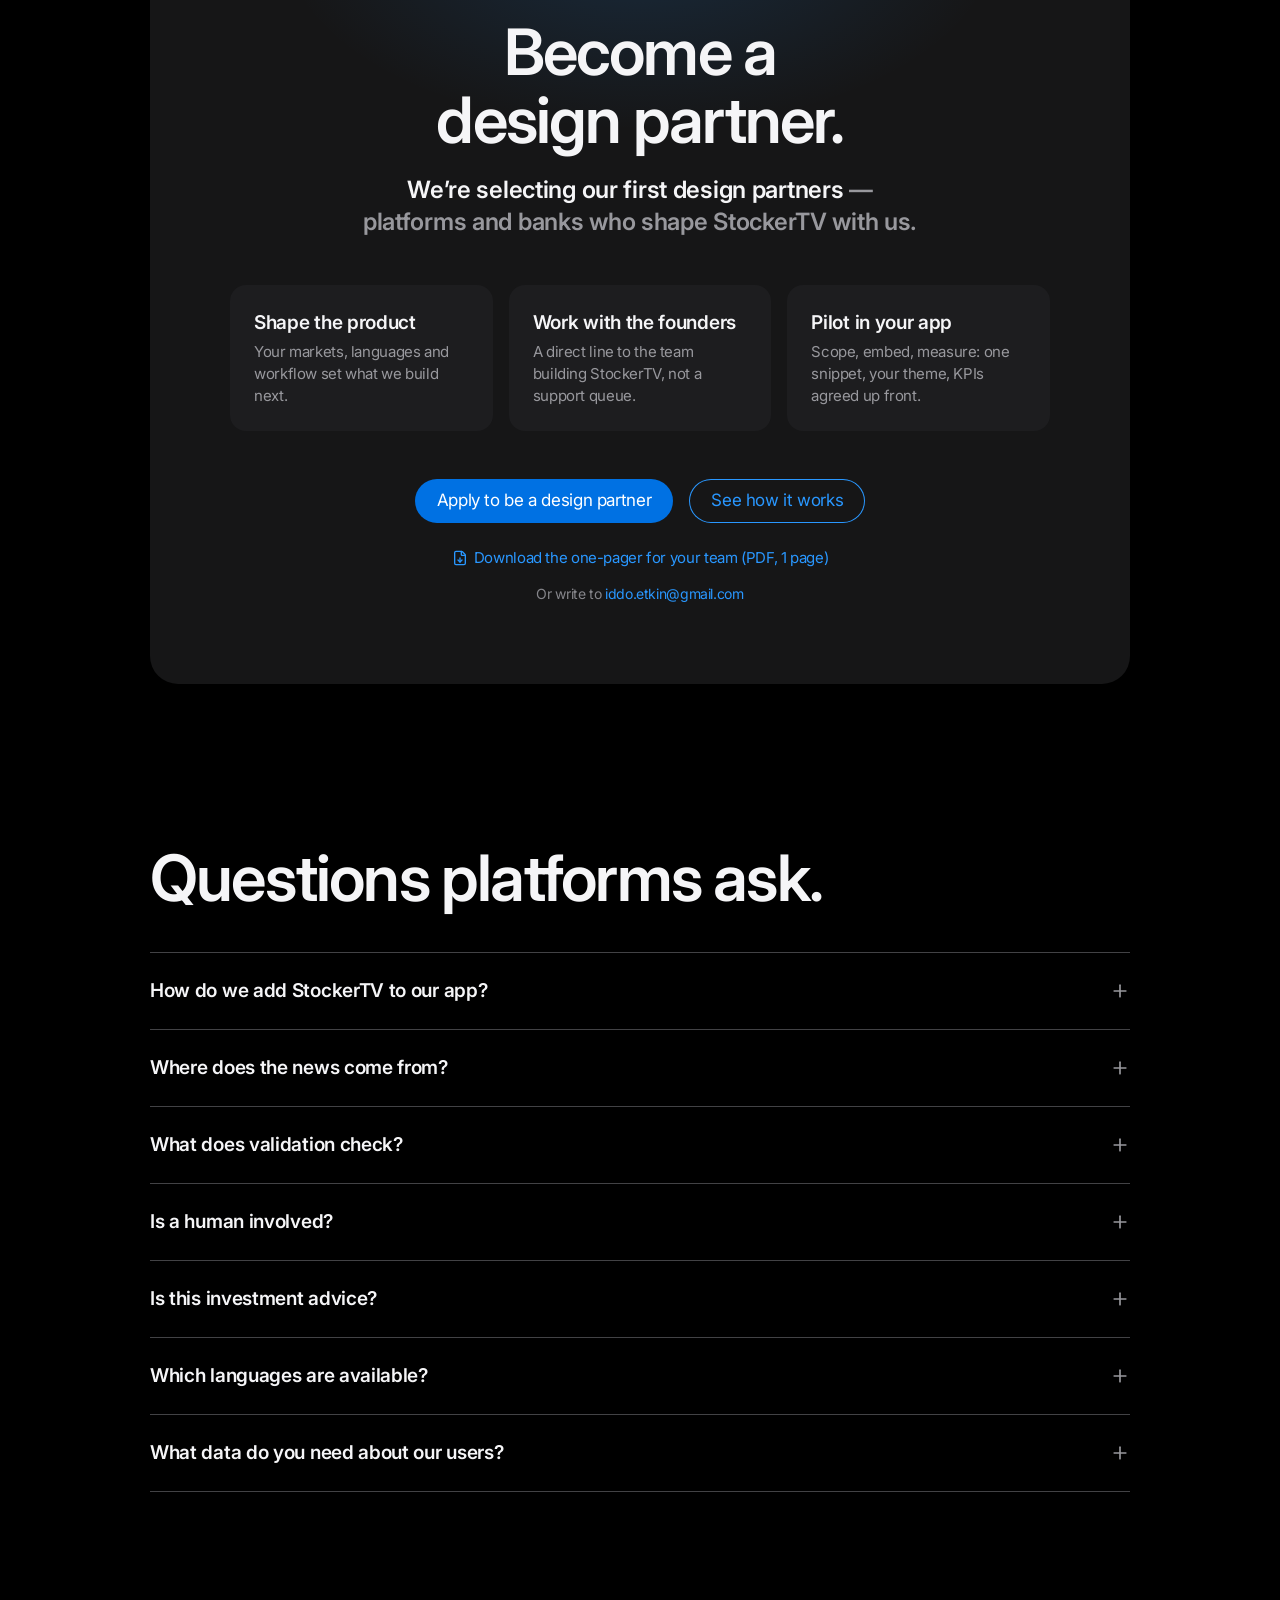
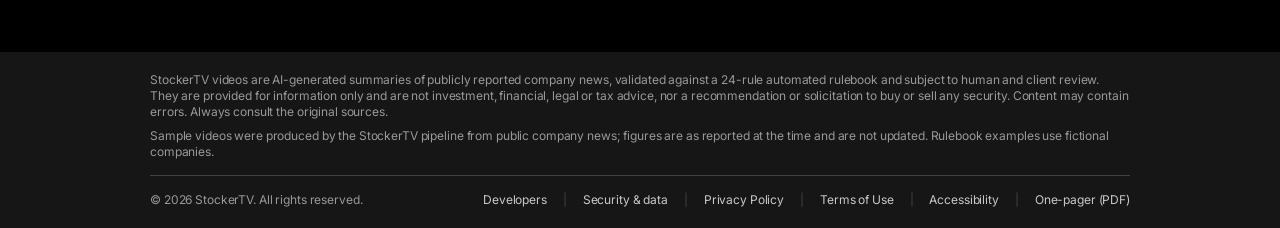
==== commit 7b992e81: "Hebrew home page" ====
--- a/index.html
+++ b/index.html
@@ -28,15 +28,15 @@
     <meta property="og:image:alt" content="StockerTV: Market news your users watch. Inside your app." />
     <meta name="twitter:card" content="summary_large_image" />
     <title>StockerTV — Market news video for trading platforms and banks</title>
-    <script type="module" crossorigin src="/assets/index-BA1l7-gX.js"></script>
+    <script type="module" crossorigin src="/assets/index-Cz2489DM.js"></script>
     <link rel="modulepreload" crossorigin href="/assets/reduced-motion-DOEJlW1g.js">
     <link rel="modulepreload" crossorigin href="/assets/is-ref-object-wZsrxf7t.js">
     <link rel="modulepreload" crossorigin href="/assets/check-Dbduq3I_.js">
-    <link rel="stylesheet" crossorigin href="/assets/index-BuLpvHad.css">
-      <!--prerender-head:start--><script type="application/ld+json">{"@context": "https://schema.org", "@type": "Organization", "name": "StockerTV", "url": "https://www.stockertv.com/", "logo": "https://www.stockertv.com/icon-512.png", "description": "StockerTV turns filings and Tier-1 financial news into short, sourced market-news videos for trading platforms and banks: validated against a rulebook, approved by the client's team, and embedded with one snippet.", "email": "iddo.etkin@gmail.com", "founder": {"@type": "Person", "name": "Iddo Etkin", "jobTitle": "Founder & CEO", "sameAs": "https://www.linkedin.com/in/iddoetkin"}}</script><script type="application/ld+json">{"@context": "https://schema.org", "@type": "WebSite", "name": "StockerTV", "url": "https://www.stockertv.com/"}</script><!--prerender-head:end-->
+    <link rel="stylesheet" crossorigin href="/assets/index-Dt4ml-VP.css">
+      <!--prerender-head:start--><script type="application/ld+json">{"@context": "https://schema.org", "@type": "Organization", "name": "StockerTV", "url": "https://www.stockertv.com/", "logo": "https://www.stockertv.com/icon-512.png", "description": "StockerTV turns filings and Tier-1 financial news into short, sourced market-news videos for trading platforms and banks: validated against a rulebook, approved by the client's team, and embedded with one snippet.", "email": "iddo.etkin@gmail.com", "founder": {"@type": "Person", "name": "Iddo Etkin", "jobTitle": "Founder & CEO", "sameAs": "https://www.linkedin.com/in/iddoetkin"}}</script><script type="application/ld+json">{"@context": "https://schema.org", "@type": "WebSite", "name": "StockerTV", "url": "https://www.stockertv.com/"}</script><link rel="alternate" hreflang="en" href="https://www.stockertv.com/" /><link rel="alternate" hreflang="he" href="https://www.stockertv.com/he" /><link rel="alternate" hreflang="x-default" href="https://www.stockertv.com/" /><!--prerender-head:end-->
   </head>
   <body>
-    <!--prerender:start--><noscript><style>.nojs{max-width:46rem;margin:0 auto;padding:2rem 1.25rem 4rem;font:17px/1.55 system-ui,sans-serif;color:#f5f5f7;background:#000}.nojs h1{font-size:2.2rem;line-height:1.1;margin:1.5rem 0 1rem}.nojs h2{font-size:1.6rem;margin:2.5rem 0 .75rem}.nojs h3{font-size:1.2rem;margin:1.5rem 0 .5rem}.nojs p,.nojs div{margin:.5rem 0}.nojs ul,.nojs ol{padding-left:1.25rem}.nojs a{color:#2997ff}</style><div class="nojs"><div><a href="/">Stocker TV </a> <div><div><a href="/#how">How it works</a> <a href="/#trust">Trust</a> <a href="/#always-on">Markets</a> <a href="/#faq">FAQ</a> </div><a href="/feed">Live demo</a> </div></div><div><div><div><p>For trading platforms and banks</p><h1>Market news your users watch. Inside your app.</h1><p>StockerTV turns filings and Tier-1 financial news into short, sourced videos — validated against a rulebook, approved by your team, and embedded with one snippet.</p><div><a href="/feed#gld-gold-3m">See the live demo</a> </div></div><div><p>Meridian</p><div><p>GLD</p><p>SPDR Gold Shares</p></div><div>Stocker TV <p>Gold rose from about $4,600 to above $5,000 an ounce over three months </p></div><div><a href="/trade/gld-gold-3m?side=buy">BUY</a> <a href="/trade/gld-gold-3m?side=sell">SELL</a> </div></div></div><div><div><h2>The film. </h2><p>From a company release to your clients’ screens , approved by your team. Seventy seconds.</p></div><div>Read the transcript<div><p>Every day, thousands of public companies publish news.</p><p>Earnings. Deals. Recalls. Almost nobody reads them.</p><p>StockerTV turns that news into short, clear videos. Automatically.</p><p>A story breaks. We pull out the facts, write the script, check every number against the source, and produce the video.</p><p>It lives inside your app. Right beside the chart. Or in your banking app.</p><p>In your clients’ language. [Our presenters, in French, German, Arabic and Spanish.]</p><p>And nothing goes live until your team approves it. Then it’s live, in your app.</p><p>StockerTV. Watch the news.</p><p>Narration and presenters are AI-generated. Company figures shown are from Boeing’s Q2 2025 release and SPDR Gold Shares (GLD) market data.</p></div></div></div><div><p>The gap </p><p>Your users make up their minds on TikTok. Then they open your app to trade. The decision happened somewhere you can’t see, built on content nobody sourced. </p><div><div><p>The baseline</p><p>74–89% </p><p>of retail investor accounts lose money when trading CFDs.</p><p>That’s before anyone acts on a viral tip.</p><p>Source: European Securities and Markets Authority (ESMA) — the risk-warning range EU CFD providers are required to display.</p></div><div><p>What social feeds add</p><div><div><div>Impulse</div><div>Decisions made in seconds, on a stranger’s conviction.</div></div><div><div>FOMO</div><div>Urgency engineered to travel, not to inform.</div></div><div><div>No source</div><div>Nobody is accountable for whether the “tip” was true.</div></div></div><p>StockerTV puts sourced, rule-checked context inside the app where the decision is made.</p></div></div></div><div><h2>From filing to your app, in minutes. </h2><p>Want the full picture? <a href="/demo">Walk through a real story, step by step ›</a> </p></div><div><div><h2>Built for regulated environments. </h2><p>You answer for what appears in your app. So every StockerTV story passes three lines of defence before your users see it — and the last one is yours.</p></div><ol><li><h3>Automated validation</h3><p>Three layers check every script against 24 rules: a phrase scan, a rule-by-rule semantic review, and a holistic read against the source facts.</p></li><li><h3>Human oversight</h3><p>Anything uncertain goes to a human review queue. Nothing is auto-published — and if a check can’t run, the script doesn’t ship.</p></li><li><h3>Your approval</h3><p>Your content managers decide what appears on your platform. The last line of defence is yours, by design.</p></li></ol><div><h3>Nothing goes live until you approve it.</h3><p>Validated stories wait in your team’s queue. Try it: approve or reject a story.</p><div><div><div><p>Approval queue</p><p>Meridian · StockerTV console</p></div><p>2 awaiting approval</p></div><ul><li><div><p>GLD Financial update English 24 / 24 rules </p><p>Gold rose from about $4,600 to above $5,000 an ounce over three months</p></div><div>Awaiting your approval </div></li><li><div><p>NVDA Product update Español 24 / 24 rules </p><p>NVIDIA announced DLSS 4.5 with a second-generation transformer model</p></div><div>Awaiting your approval </div></li><li><div><p>BA Operations update English 24 / 24 rules </p><p>737 MAX output was capped at 38 a month; Q2 2025 deliveries reached 150 jets</p></div><div>Approved · live in app </div></li><li><div><p>BAX Legal &amp; risks Français 23 / 24 rules </p><p>Baxter held shipments of its Novum IQ infusion pump after a Class I recall</p><p>With a StockerTV reviewer: attribution of one figure</p></div><div>In human review </div></li></ul><p>Demo console. Nothing is published from this page.</p></div></div><div><h3>24 rules. Seven categories. Every script.</h3><p>See what the rulebook stops — and what reaches your users instead.</p></div><div><div><div><div>Audit trail</div><div>Every script keeps its sources, scores and decision history.</div></div><div><div>No advice. Ever.</div><div>Scripts never recommend, predict, or use advice language.</div></div><div><div>Governance pack</div><div>Model card, AI governance framework and incident response plan, under NDA.</div></div></div><p>StockerTV content is AI-generated and informational. It is not investment advice. Validation is designed to support — not replace — your own review and approval processes.</p><a href="/security">For your risk and security teams: how StockerTV handles data ›</a> </div></div><div><div><h2>The newsroom never closes. </h2><p>Your users trade across time zones. StockerTV covers 53 exchanges around the clock. </p></div><div><div><div>listed companies covered</div><div>32,190 </div></div><div><div>exchanges, New York to Tokyo</div><div>53 </div></div><div><div>languages from one pipeline</div><div>15 </div></div><div><div>from filing to script</div><div>Under 10 min </div></div><div><div>personal data needed</div><div>0 </div></div></div><div><p>Drag to spin, tap a market to open its script. The lit side is in daylight right now.</p><div><p>Tap a market — on the globe or here — to read a sample script from it, in the local language.</p><p>Regular trading hours in each market’s local time. Holidays not reflected.</p></div></div></div><div><div><h2>Our team. </h2><p>Three partners across markets, technology and finance.</p></div><ul><li><h3>Iddo Etkin</h3><p>Founder &amp; CEO</p><p>AI developer. Founded StockerTV in 2024 and builds the AI pipeline that turns market news into sourced, rule-checked video. Background in private investments, stock market trading and AI tools research.</p><a href="https://www.linkedin.com/in/iddoetkin">LinkedIn: Iddo Etkin (opens in a new tab) </a> </li><li><h3>Sagi Gotteiner</h3><p>CTO</p><p>AI engineer building document-understanding, multimodal and generative AI platforms at a major Israeli financial group. Previously an ML engineer applying deep learning at the Volcani Institute, and a Python developer in the Israeli Air Force for nearly four years.</p><a href="https://www.linkedin.com/in/sagi-gotteiner/">LinkedIn: Sagi Gotteiner (opens in a new tab) </a> </li><li><h3>Dr. Sharon Gotteiner, CPA</h3><p>Business Development</p><p>PhD in Accounting. Head of Internal Audit at Ness Technologies for nearly eight years, and since 2014 an adviser to shareholders and executive teams on business control and growth. Builds strategic pilots for emerging technologies.</p><a href="https://www.linkedin.com/in/sharon-gotteiner/">LinkedIn: Dr. Sharon Gotteiner, CPA (opens in a new tab) </a> </li></ul><div><a href="mailto:iddo.etkin@gmail.com">Talk to the team: iddo.etkin@gmail.com</a> </div></div><div><h2>Become a design partner.</h2><p>We’re selecting our first design partners — platforms and banks who shape StockerTV with us.</p><ol><li><p>Shape the product</p><p>Your markets, languages and workflow set what we build next.</p></li><li><p>Work with the founders</p><p>A direct line to the team building StockerTV, not a support queue.</p></li><li><p>Pilot in your app</p><p>Scope, embed, measure: one snippet, your theme, KPIs agreed up front.</p></li></ol><div><a href="/demo">See how it works</a> </div><p><a href="/StockerTV-one-pager.pdf">Download the one-pager for your team (PDF, 1 page)</a> </p><p>Or write to <a href="mailto:iddo.etkin@gmail.com">iddo.etkin@gmail.com</a> </p></div><div><h2>Questions platforms ask. </h2><ul><li><h3>How do we add StockerTV to our app? </h3><p>With one embed snippet. Place the player on stock pages or your home screen; a tap opens the full-screen feed with sound and captions, and BUY / SELL hand the ticker to your own order ticket through a trade URL you set. Light or dark theme to match your app. Deeper integrations are scoped per pilot. <a href="/developers">See it on the developer page ›</a> </p></li><li><h3>Where does the news come from? </h3><p>SEC filings and Tier-1 financial news sources. Background company data is used for context and never presented as news.</p></li><li><h3>What does validation check? </h3><p>A 24-rule rulebook in seven categories: forward-looking statements, fair balance, attribution, market manipulation, promotional language, editorial neutrality and disclosure. The full rule set is available to your risk team under NDA.</p></li><li><h3>Is a human involved? </h3><p>Yes. Scripts that don’t clear validation go to human review, nothing is auto-published, and your content team decides what appears on your platform.</p></li><li><h3>Is this investment advice? </h3><p>No. StockerTV produces informational, AI-generated news summaries. Scripts never recommend, predict, or use advice language, and every video carries a disclaimer.</p></li><li><h3>Which languages are available? </h3><p>Approved scripts can be translated into 15 languages. The languages for your pilot are agreed during scoping.</p></li><li><h3>What data do you need about our users? </h3><p>None personal. The widget measures anonymous, aggregate engagement so we can report pilot results to you.</p></li></ul></div></div><div><ol><li><p>StockerTV videos are AI-generated summaries of publicly reported company news, validated against a 24-rule automated rulebook and subject to human and client review. They are provided for information only and are not investment, financial, legal or tax advice, nor a recommendation or solicitation to buy or sell any security. Content may contain errors. Always consult the original sources.</p></li><li>Sample videos were produced by the StockerTV pipeline from public company news; figures are as reported at the time and are not updated. Rulebook examples use fictional companies.</li></ol><div><p>Copyright © 2026 StockerTV. All rights reserved.</p><div><a href="/developers">Developers</a> <a href="/security">Security &amp; data</a> <a href="/privacy">Privacy Policy</a> <a href="/terms">Terms of Use</a> <a href="/accessibility">Accessibility</a> <a href="/StockerTV-one-pager.pdf">One-pager (PDF)</a> </div></div></div></div></noscript><!--prerender:end-->
+    <!--prerender:start--><noscript><style>.nojs{max-width:46rem;margin:0 auto;padding:2rem 1.25rem 4rem;font:17px/1.55 system-ui,sans-serif;color:#f5f5f7;background:#000}.nojs h1{font-size:2.2rem;line-height:1.1;margin:1.5rem 0 1rem}.nojs h2{font-size:1.6rem;margin:2.5rem 0 .75rem}.nojs h3{font-size:1.2rem;margin:1.5rem 0 .5rem}.nojs p,.nojs div{margin:.5rem 0}.nojs ul,.nojs ol{padding-left:1.25rem}.nojs a{color:#2997ff}</style><div class="nojs"><div><a href="/">Stocker TV </a> <div><div><a href="/#how">How it works</a> <a href="/#trust">Trust</a> <a href="/#always-on">Markets</a> <a href="/#faq">FAQ</a> </div><a href="/feed">Live demo</a> <a href="/he">עברית</a> </div></div><div><div><div><p>For trading platforms and banks</p><h1>Market news your users watch. Inside your app.</h1><p>StockerTV turns filings and Tier-1 financial news into short, sourced videos — validated against a rulebook, approved by your team, and embedded with one snippet.</p><div><a href="/feed#gld-gold-3m">See the live demo</a> </div></div><div><p>Meridian</p><div><p>GLD</p><p>SPDR Gold Shares</p></div><div>Stocker TV <p>Gold rose from about $4,600 to above $5,000 an ounce over three months </p></div><div><a href="/trade/gld-gold-3m?side=buy">BUY</a> <a href="/trade/gld-gold-3m?side=sell">SELL</a> </div></div></div><div><div><h2>The film. </h2><p>From a company release to your clients’ screens , approved by your team. Seventy seconds.</p></div><div>Read the transcript<div><p>Every day, thousands of public companies publish news.</p><p>Earnings. Deals. Recalls. Almost nobody reads them.</p><p>StockerTV turns that news into short, clear videos. Automatically.</p><p>A story breaks. We pull out the facts, write the script, check every number against the source, and produce the video.</p><p>It lives inside your app. Right beside the chart. Or in your banking app.</p><p>In your clients’ language. [Our presenters, in French, German, Arabic and Spanish.]</p><p>And nothing goes live until your team approves it. Then it’s live, in your app.</p><p>StockerTV. Watch the news.</p><p>Narration and presenters are AI-generated. Company figures shown are from Boeing’s Q2 2025 release and SPDR Gold Shares (GLD) market data.</p></div></div></div><div><p>The gap </p><p>Your users make up their minds on TikTok. Then they open your app to trade. The decision happened somewhere you can’t see, built on content nobody sourced. </p><div><div><p>The baseline</p><p>74–89% </p><p>of retail investor accounts lose money when trading CFDs.</p><p>That’s before anyone acts on a viral tip.</p><p>Source: European Securities and Markets Authority (ESMA) — the risk-warning range EU CFD providers are required to display.</p></div><div><p>What social feeds add</p><div><div><div>Impulse</div><div>Decisions made in seconds, on a stranger’s conviction.</div></div><div><div>FOMO</div><div>Urgency engineered to travel, not to inform.</div></div><div><div>No source</div><div>Nobody is accountable for whether the “tip” was true.</div></div></div><p>StockerTV puts sourced, rule-checked context inside the app where the decision is made.</p></div></div></div><div><h2>From filing to your app, in minutes. </h2><p>Want the full picture? <a href="/demo">Walk through a real story, step by step ›</a> </p></div><div><div><h2>Built for regulated environments. </h2><p>You answer for what appears in your app. So every StockerTV story passes three lines of defence before your users see it — and the last one is yours.</p></div><ol><li><h3>Automated validation</h3><p>Three layers check every script against 24 rules: a phrase scan, a rule-by-rule semantic review, and a holistic read against the source facts.</p></li><li><h3>Human oversight</h3><p>Anything uncertain goes to a human review queue. Nothing is auto-published — and if a check can’t run, the script doesn’t ship.</p></li><li><h3>Your approval</h3><p>Your content managers decide what appears on your platform. The last line of defence is yours, by design.</p></li></ol><div><h3>Nothing goes live until you approve it.</h3><p>Validated stories wait in your team’s queue. Try it: approve or reject a story.</p><div><div><div><p>Approval queue</p><p>Meridian · StockerTV console</p></div><p>2 awaiting approval</p></div><ul><li><div><p>GLD Financial update English 24 / 24 rules </p><p>Gold rose from about $4,600 to above $5,000 an ounce over three months</p></div><div>Awaiting your approval </div></li><li><div><p>NVDA Product update Español 24 / 24 rules </p><p>NVIDIA announced DLSS 4.5 with a second-generation transformer model</p></div><div>Awaiting your approval </div></li><li><div><p>BA Operations update English 24 / 24 rules </p><p>737 MAX output was capped at 38 a month; Q2 2025 deliveries reached 150 jets</p></div><div>Approved · live in app </div></li><li><div><p>BAX Legal &amp; risks Français 23 / 24 rules </p><p>Baxter held shipments of its Novum IQ infusion pump after a Class I recall</p><p>With a StockerTV reviewer: attribution of one figure</p></div><div>In human review </div></li></ul><p>Demo console. Nothing is published from this page.</p></div></div><div><h3>24 rules. Seven categories. Every script.</h3><p>See what the rulebook stops — and what reaches your users instead.</p></div><div><div><div><div>Audit trail</div><div>Every script keeps its sources, scores and decision history.</div></div><div><div>No advice. Ever.</div><div>Scripts never recommend, predict, or use advice language.</div></div><div><div>Governance pack</div><div>Model card, AI governance framework and incident response plan, under NDA.</div></div></div><p>StockerTV content is AI-generated and informational. It is not investment advice. Validation is designed to support — not replace — your own review and approval processes.</p><a href="/security">For your risk and security teams: how StockerTV handles data ›</a> </div></div><div><div><h2>The newsroom never closes. </h2><p>Your users trade across time zones. StockerTV covers 53 exchanges around the clock. </p></div><div><div><div>listed companies covered</div><div>32,190 </div></div><div><div>exchanges, New York to Tokyo</div><div>53 </div></div><div><div>languages from one pipeline</div><div>15 </div></div><div><div>from filing to script</div><div>Under 10 min </div></div><div><div>personal data needed</div><div>0 </div></div></div><div><p>Drag to spin, tap a market to open its script. The lit side is in daylight right now.</p><div><p>Tap a market — on the globe or here — to read a sample script from it, in the local language.</p><p>Regular trading hours in each market’s local time. Holidays not reflected.</p></div></div></div><div><div><h2>Our team. </h2><p>Three partners across markets, technology and finance.</p></div><ul><li><h3>Iddo Etkin</h3><p>Founder &amp; CEO</p><p>AI developer. Founded StockerTV in 2024 and builds the AI pipeline that turns market news into sourced, rule-checked video. Background in private investments, stock market trading and AI tools research.</p><a href="https://www.linkedin.com/in/iddoetkin">LinkedIn: Iddo Etkin (opens in a new tab) </a> </li><li><h3>Sagi Gotteiner</h3><p>CTO</p><p>AI engineer building document-understanding, multimodal and generative AI platforms at a major Israeli financial group. Previously an ML engineer applying deep learning at the Volcani Institute, and a Python developer in the Israeli Air Force for nearly four years.</p><a href="https://www.linkedin.com/in/sagi-gotteiner/">LinkedIn: Sagi Gotteiner (opens in a new tab) </a> </li><li><h3>Dr. Sharon Gotteiner, CPA</h3><p>Business Development</p><p>PhD in Accounting. Head of Internal Audit at Ness Technologies for nearly eight years, and since 2014 an adviser to shareholders and executive teams on business control and growth. Builds strategic pilots for emerging technologies.</p><a href="https://www.linkedin.com/in/sharon-gotteiner/">LinkedIn: Dr. Sharon Gotteiner, CPA (opens in a new tab) </a> </li></ul><div><a href="mailto:iddo.etkin@gmail.com">Talk to the team: iddo.etkin@gmail.com</a> </div></div><div><h2>Become a design partner.</h2><p>We’re selecting our first design partners — platforms and banks who shape StockerTV with us.</p><ol><li><p>Shape the product</p><p>Your markets, languages and workflow set what we build next.</p></li><li><p>Work with the founders</p><p>A direct line to the team building StockerTV, not a support queue.</p></li><li><p>Pilot in your app</p><p>Scope, embed, measure: one snippet, your theme, KPIs agreed up front.</p></li></ol><div><a href="/demo">See how it works</a> </div><p><a href="/StockerTV-one-pager.pdf">Download the one-pager for your team (PDF, 1 page)</a> </p><p>Or write to <a href="mailto:iddo.etkin@gmail.com">iddo.etkin@gmail.com</a> </p></div><div><h2>Questions platforms ask. </h2><ul><li><h3>How do we add StockerTV to our app? </h3><p>With one embed snippet. Place the player on stock pages or your home screen; a tap opens the full-screen feed with sound and captions, and BUY / SELL hand the ticker to your own order ticket through a trade URL you set. Light or dark theme to match your app. Deeper integrations are scoped per pilot. <a href="/developers">See it on the developer page ›</a> </p></li><li><h3>Where does the news come from? </h3><p>SEC filings and Tier-1 financial news sources. Background company data is used for context and never presented as news.</p></li><li><h3>What does validation check? </h3><p>A 24-rule rulebook in seven categories: forward-looking statements, fair balance, attribution, market manipulation, promotional language, editorial neutrality and disclosure. The full rule set is available to your risk team under NDA.</p></li><li><h3>Is a human involved? </h3><p>Yes. Scripts that don’t clear validation go to human review, nothing is auto-published, and your content team decides what appears on your platform.</p></li><li><h3>Is this investment advice? </h3><p>No. StockerTV produces informational, AI-generated news summaries. Scripts never recommend, predict, or use advice language, and every video carries a disclaimer.</p></li><li><h3>Which languages are available? </h3><p>Approved scripts can be translated into 15 languages. The languages for your pilot are agreed during scoping.</p></li><li><h3>What data do you need about our users? </h3><p>None personal. The widget measures anonymous, aggregate engagement so we can report pilot results to you.</p></li></ul></div></div><div><ol><li><p>StockerTV videos are AI-generated summaries of publicly reported company news, validated against a 24-rule automated rulebook and subject to human and client review. They are provided for information only and are not investment, financial, legal or tax advice, nor a recommendation or solicitation to buy or sell any security. Content may contain errors. Always consult the original sources.</p></li><li>Sample videos were produced by the StockerTV pipeline from public company news; figures are as reported at the time and are not updated. Rulebook examples use fictional companies.</li></ol><div><p>© 2026 StockerTV. All rights reserved.</p><div><a href="/developers">Developers</a> <a href="/security">Security &amp; data</a> <a href="/privacy">Privacy Policy</a> <a href="/terms">Terms of Use</a> <a href="/accessibility">Accessibility</a> <a href="/StockerTV-one-pager.pdf">One-pager (PDF)</a> </div></div></div></div></noscript><!--prerender:end-->
     <div id="root"></div>
 
   </body>
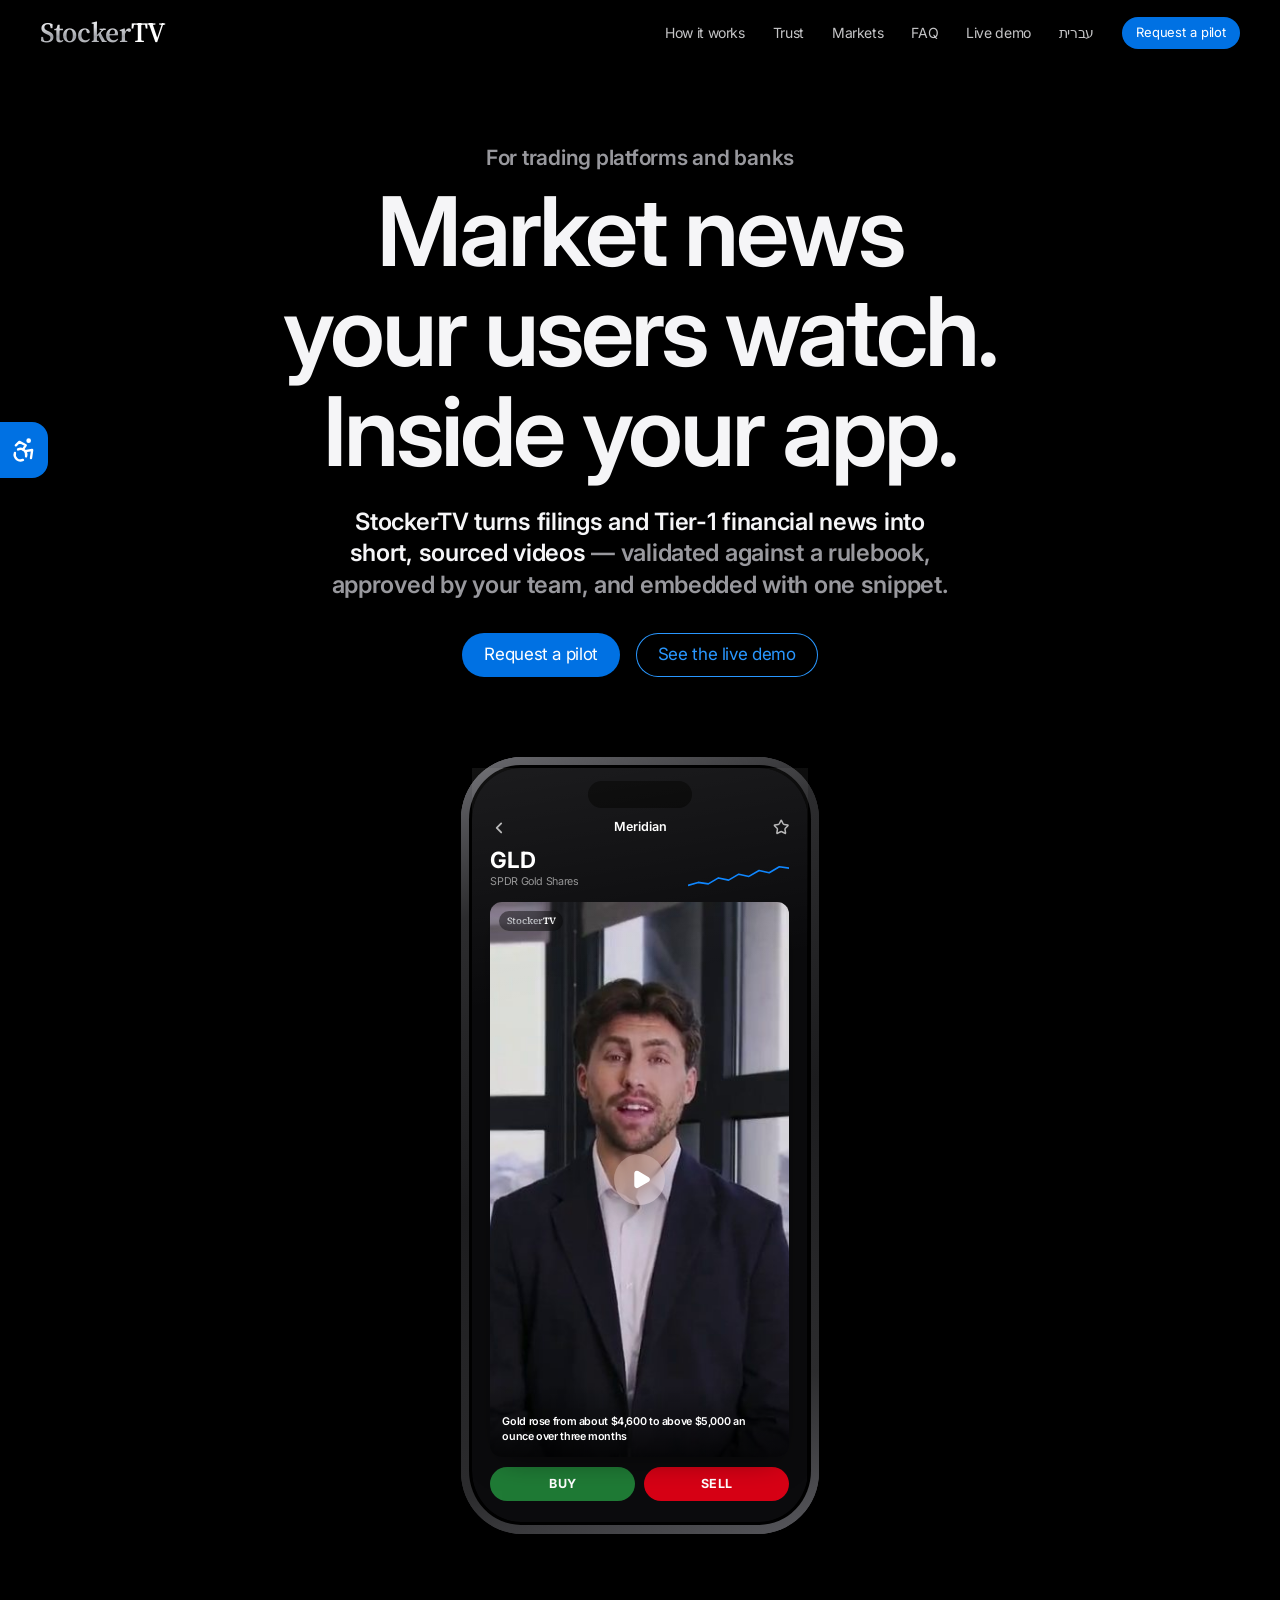
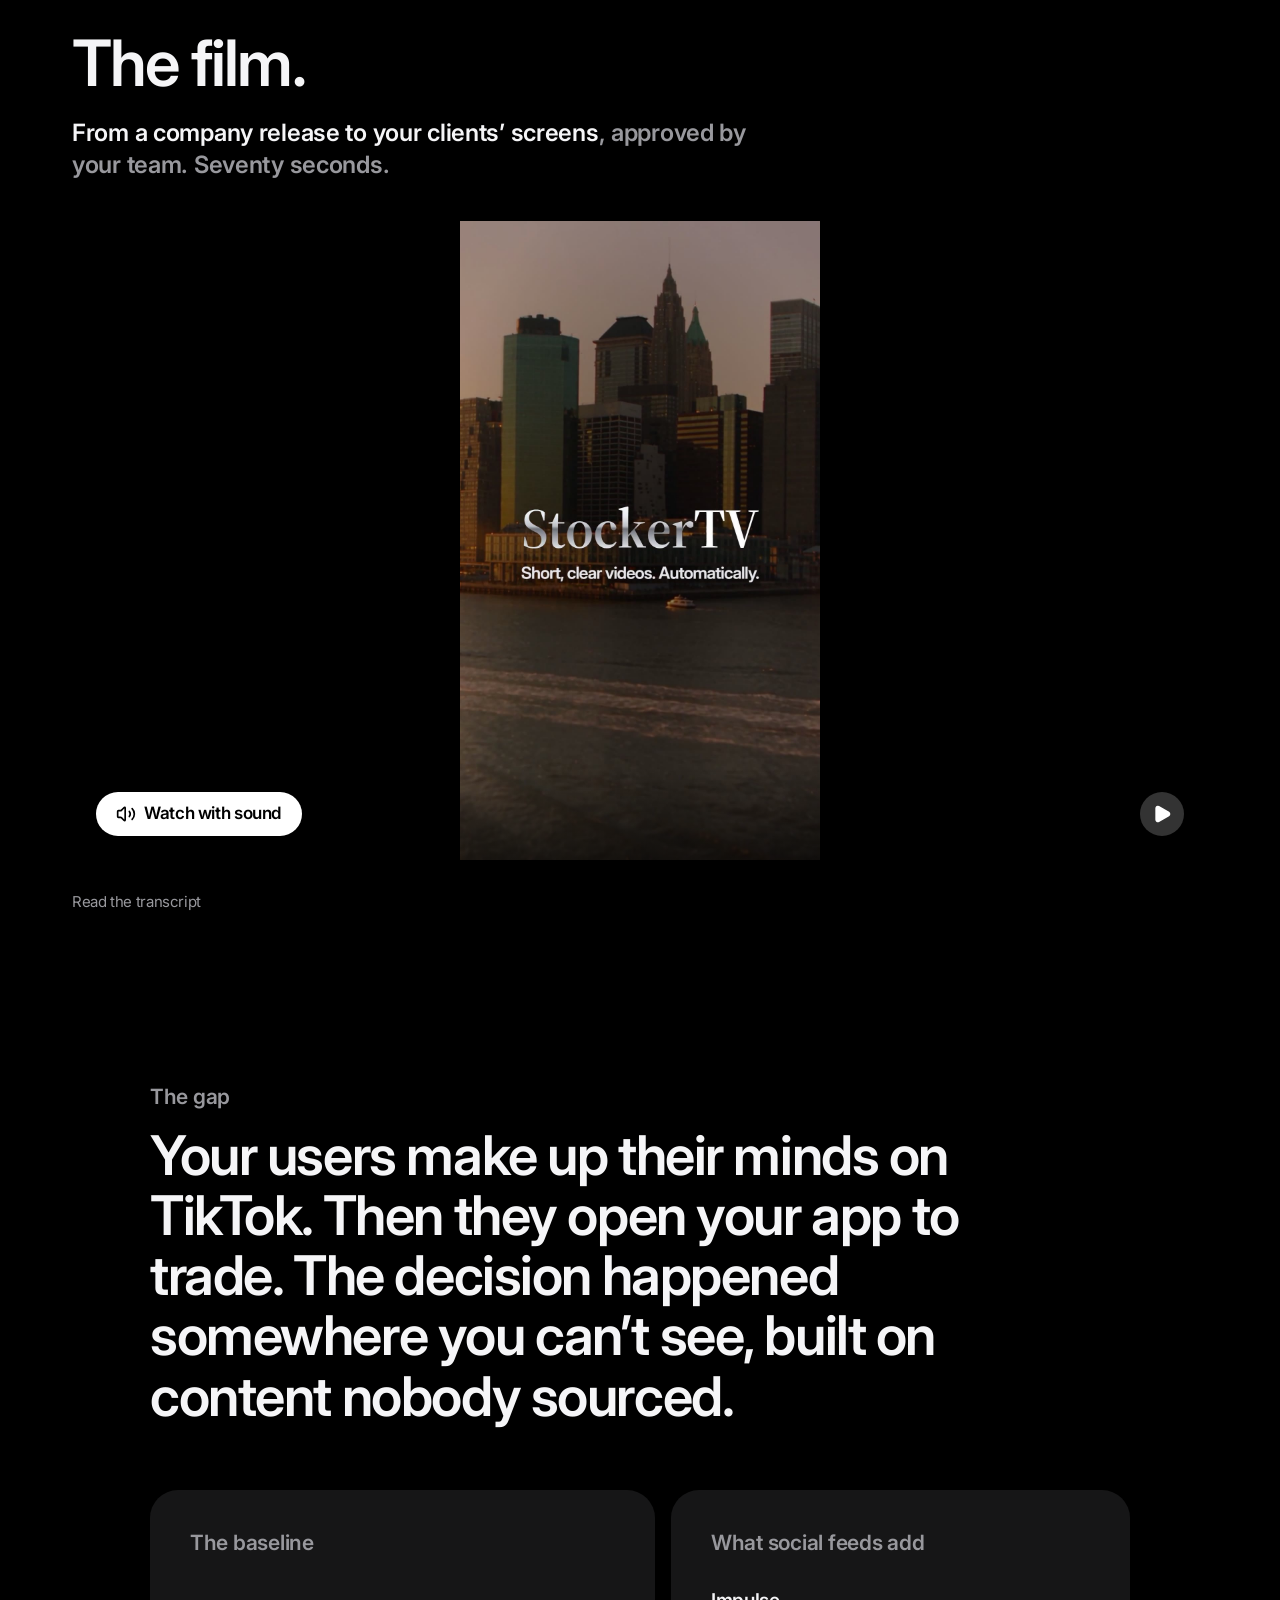
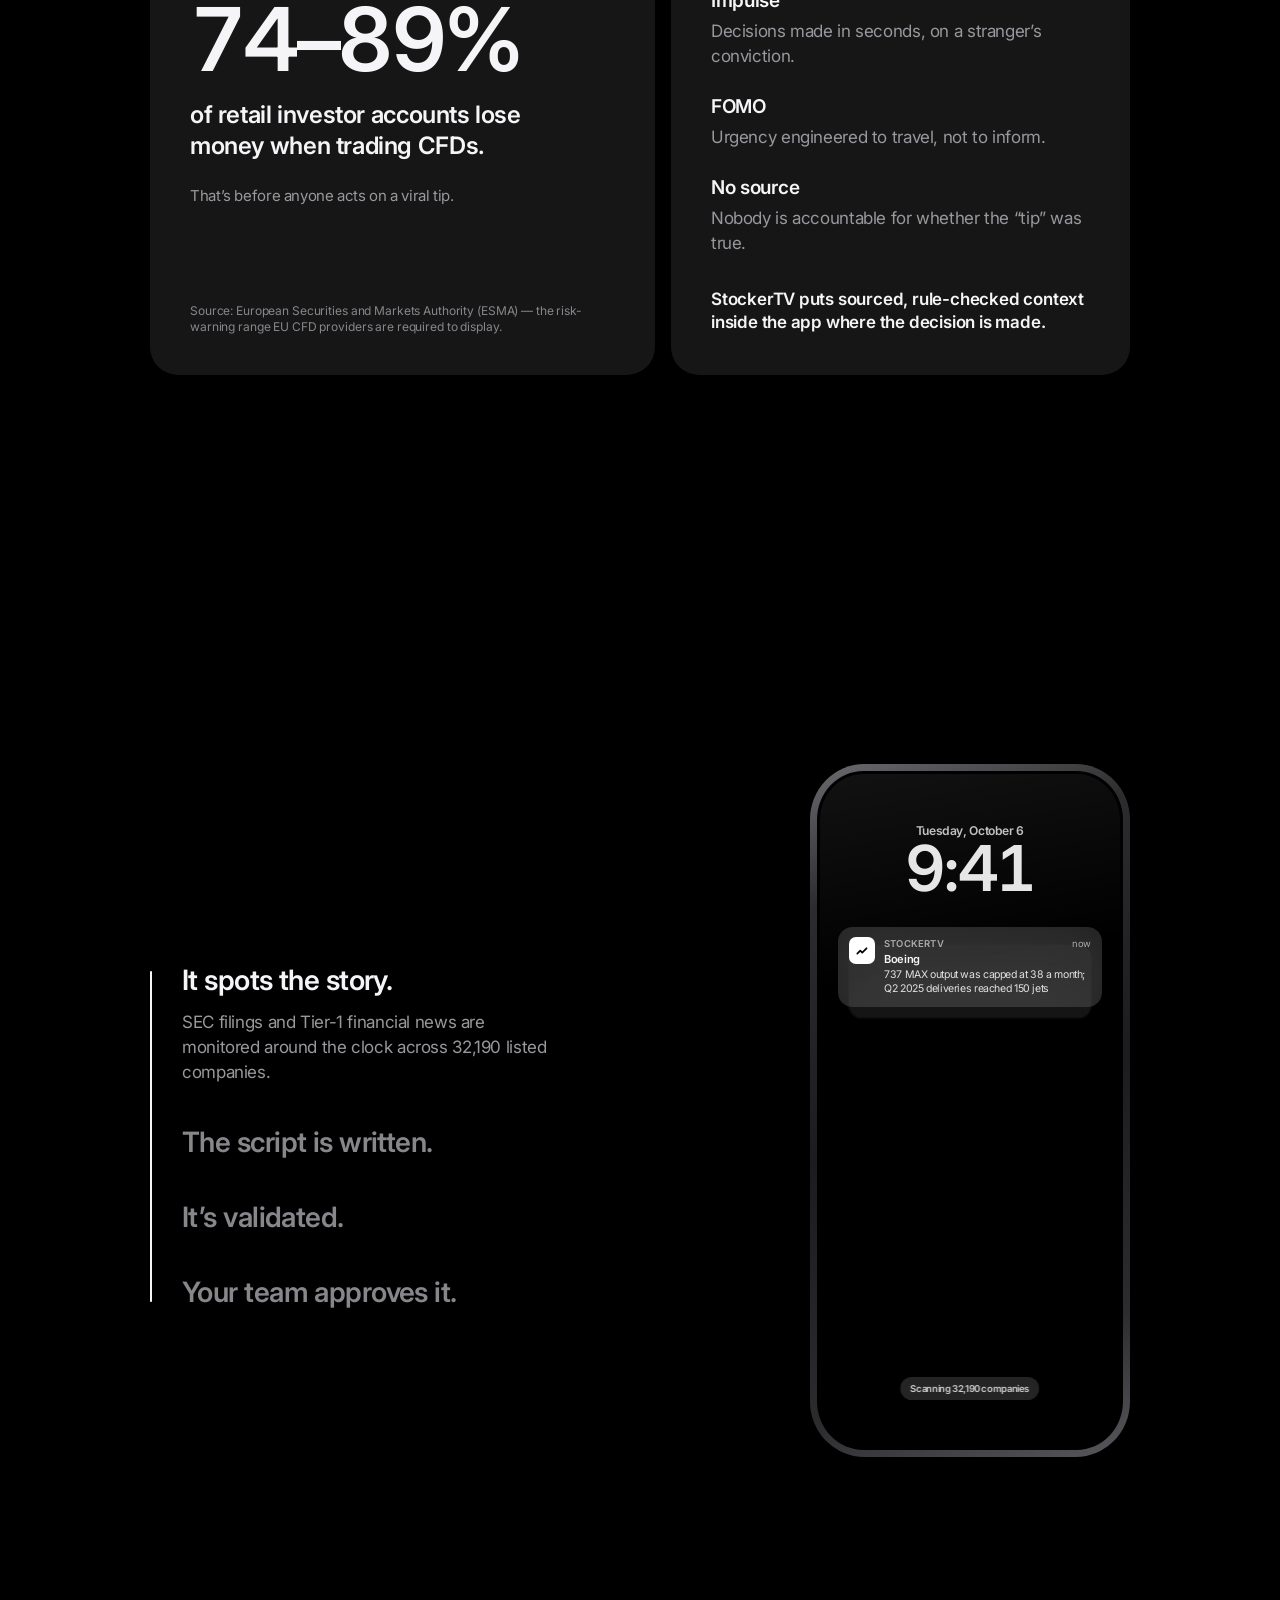
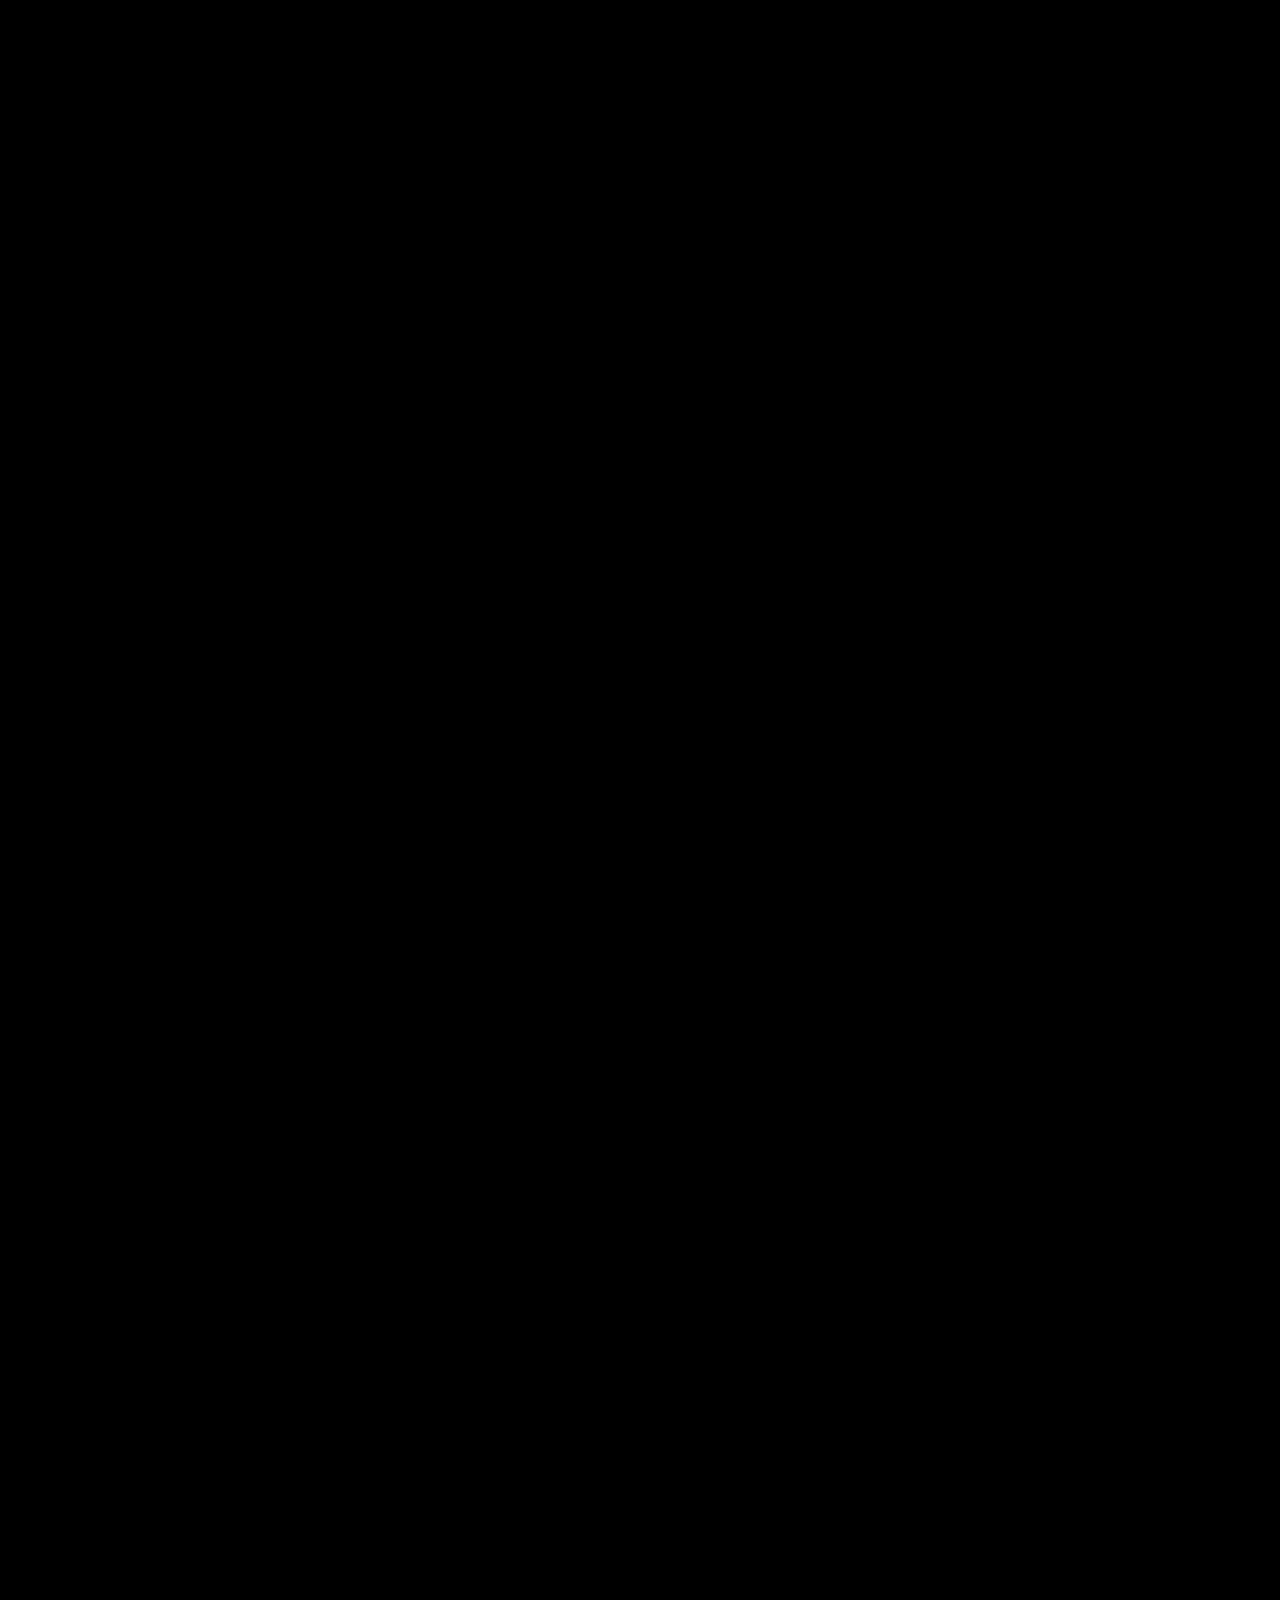
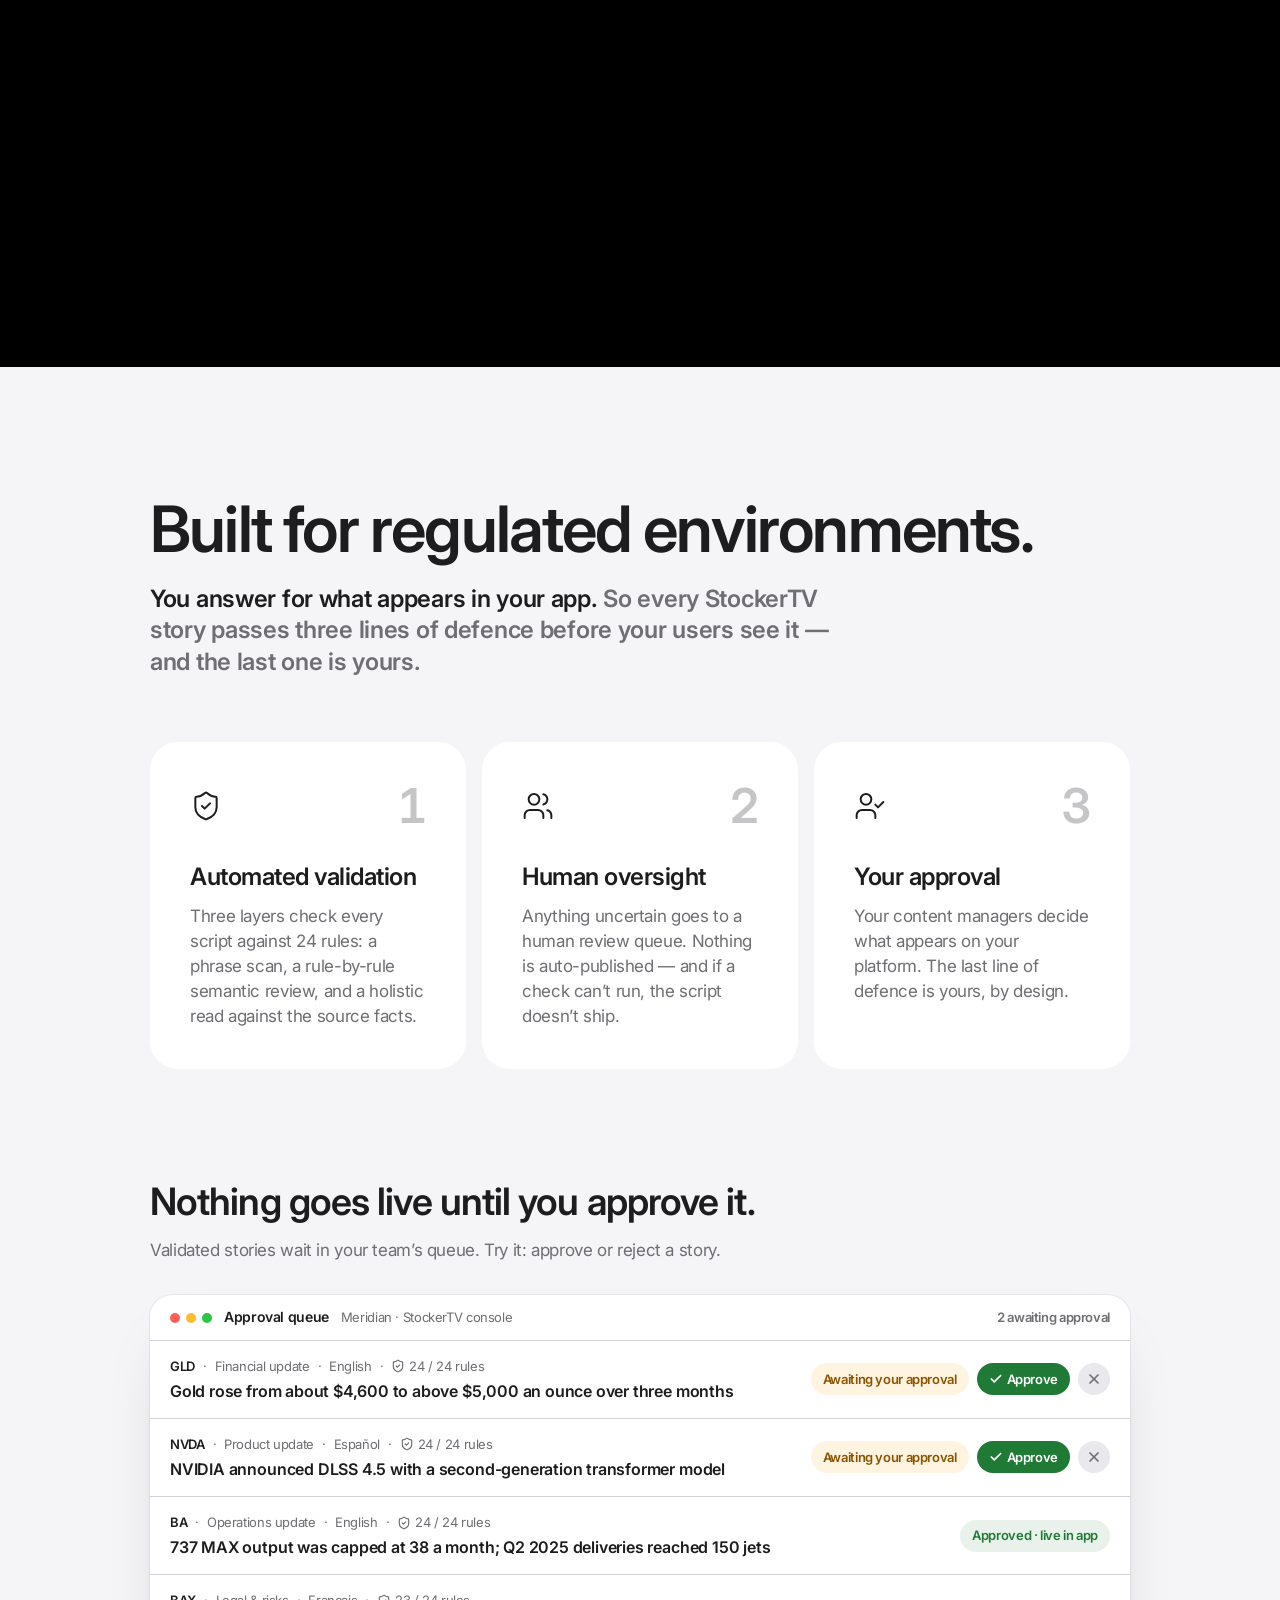
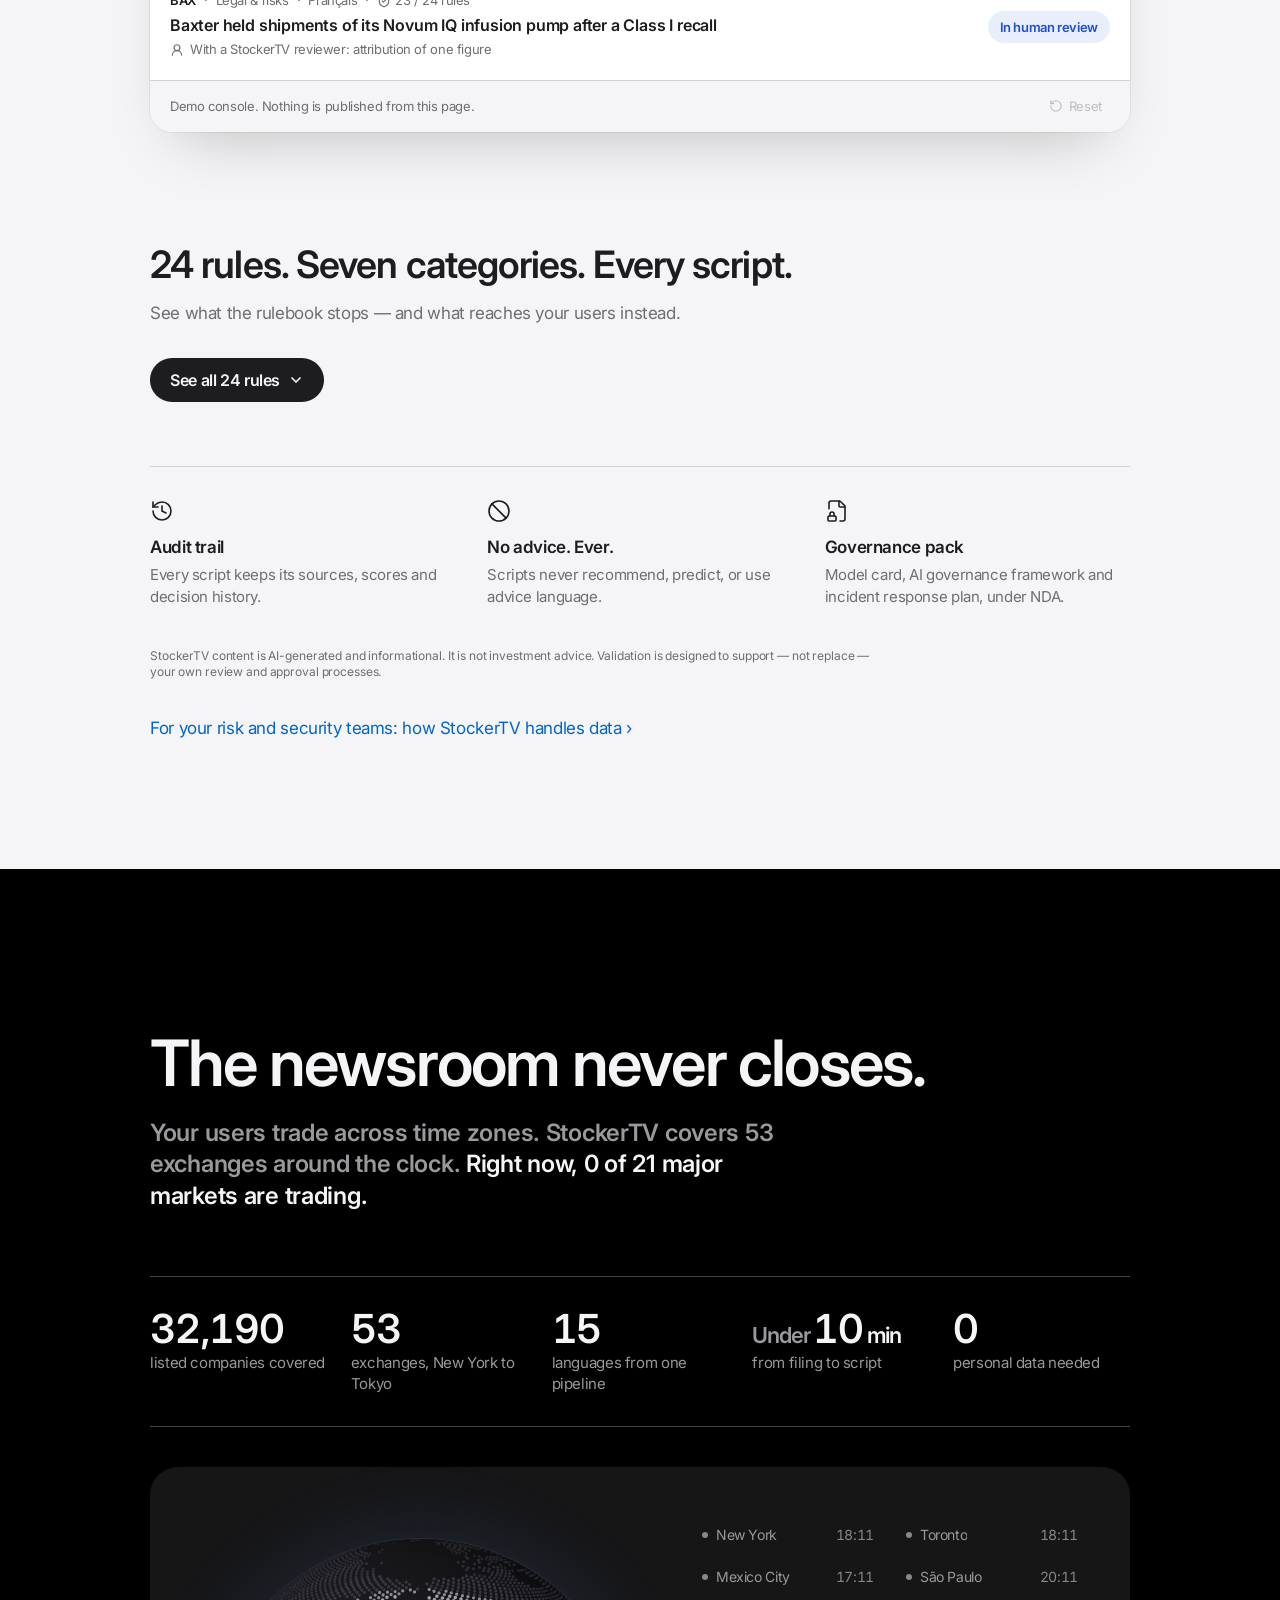
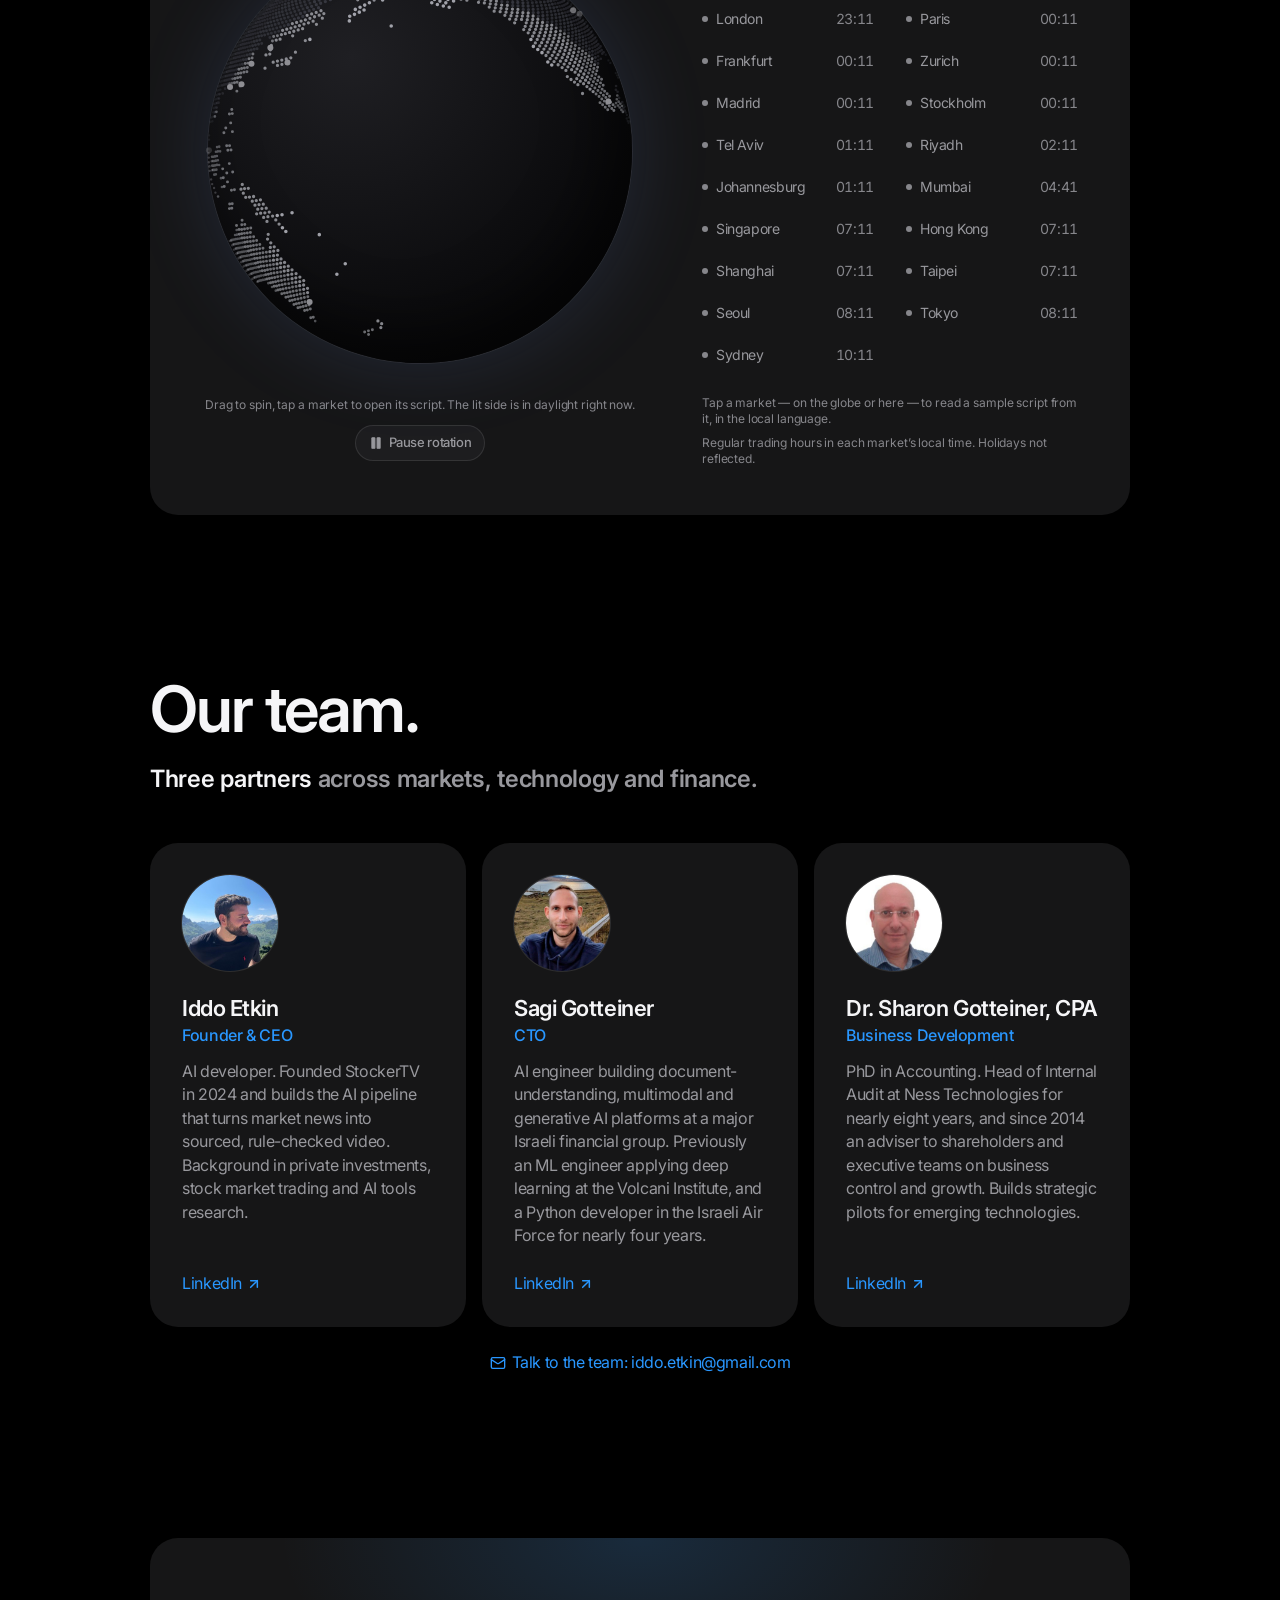
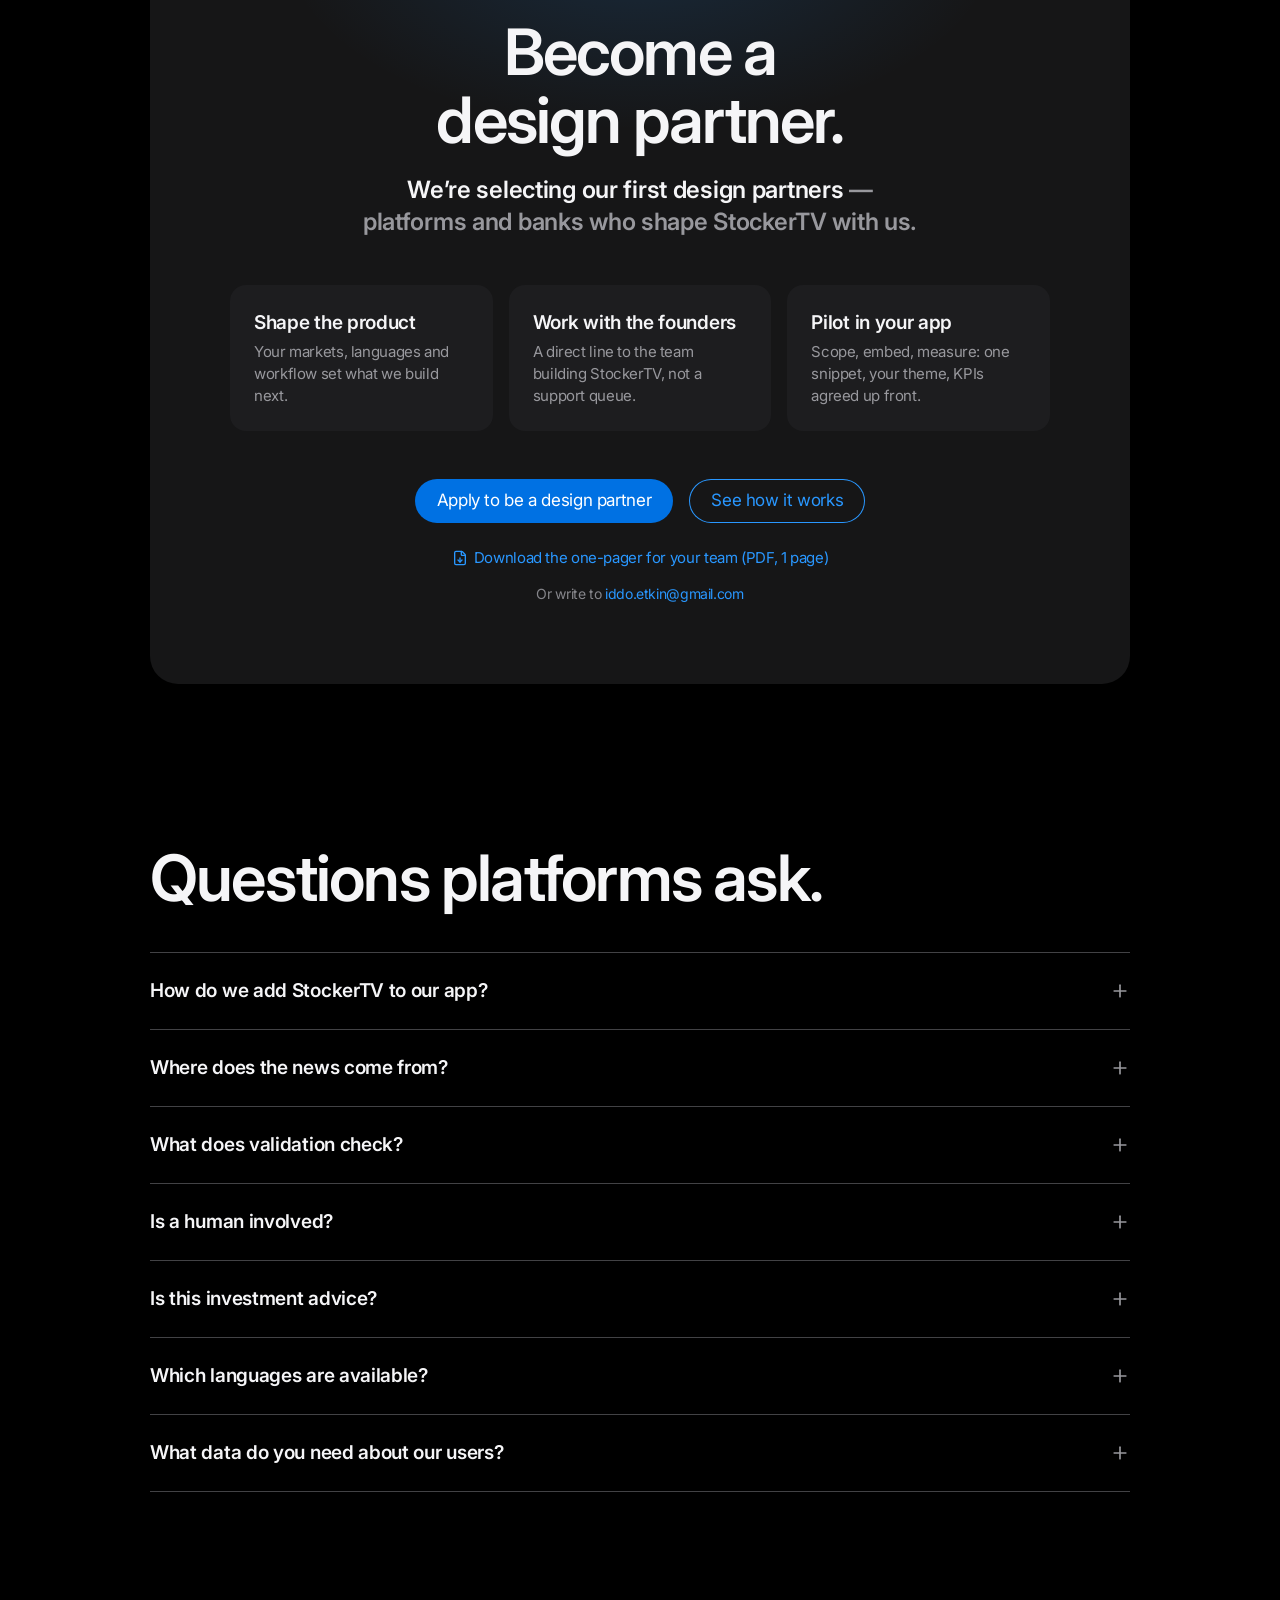
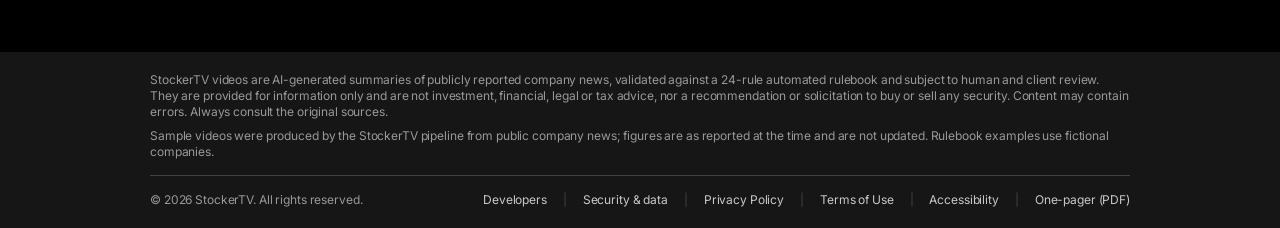
==== commit d2c40857: "Home page: hero paints sooner" ====
--- a/index.html
+++ b/index.html
@@ -28,10 +28,11 @@
     <meta property="og:image:alt" content="StockerTV: Market news your users watch. Inside your app." />
     <meta name="twitter:card" content="summary_large_image" />
     <title>StockerTV — Market news video for trading platforms and banks</title>
-    <script type="module" crossorigin src="/assets/index-Cz2489DM.js"></script>
+    <script type="module" crossorigin src="/assets/index-Cweva2yW.js"></script>
     <link rel="modulepreload" crossorigin href="/assets/reduced-motion-DOEJlW1g.js">
     <link rel="modulepreload" crossorigin href="/assets/is-ref-object-wZsrxf7t.js">
-    <link rel="modulepreload" crossorigin href="/assets/check-Dbduq3I_.js">
+    <link rel="modulepreload" crossorigin href="/assets/check-CrKg94W7.js">
+    <link rel="modulepreload" crossorigin href="/assets/single-value-5Qd_74Cv.js">
     <link rel="stylesheet" crossorigin href="/assets/index-Dt4ml-VP.css">
       <!--prerender-head:start--><script type="application/ld+json">{"@context": "https://schema.org", "@type": "Organization", "name": "StockerTV", "url": "https://www.stockertv.com/", "logo": "https://www.stockertv.com/icon-512.png", "description": "StockerTV turns filings and Tier-1 financial news into short, sourced market-news videos for trading platforms and banks: validated against a rulebook, approved by the client's team, and embedded with one snippet.", "email": "iddo.etkin@gmail.com", "founder": {"@type": "Person", "name": "Iddo Etkin", "jobTitle": "Founder & CEO", "sameAs": "https://www.linkedin.com/in/iddoetkin"}}</script><script type="application/ld+json">{"@context": "https://schema.org", "@type": "WebSite", "name": "StockerTV", "url": "https://www.stockertv.com/"}</script><link rel="alternate" hreflang="en" href="https://www.stockertv.com/" /><link rel="alternate" hreflang="he" href="https://www.stockertv.com/he" /><link rel="alternate" hreflang="x-default" href="https://www.stockertv.com/" /><!--prerender-head:end-->
   </head>
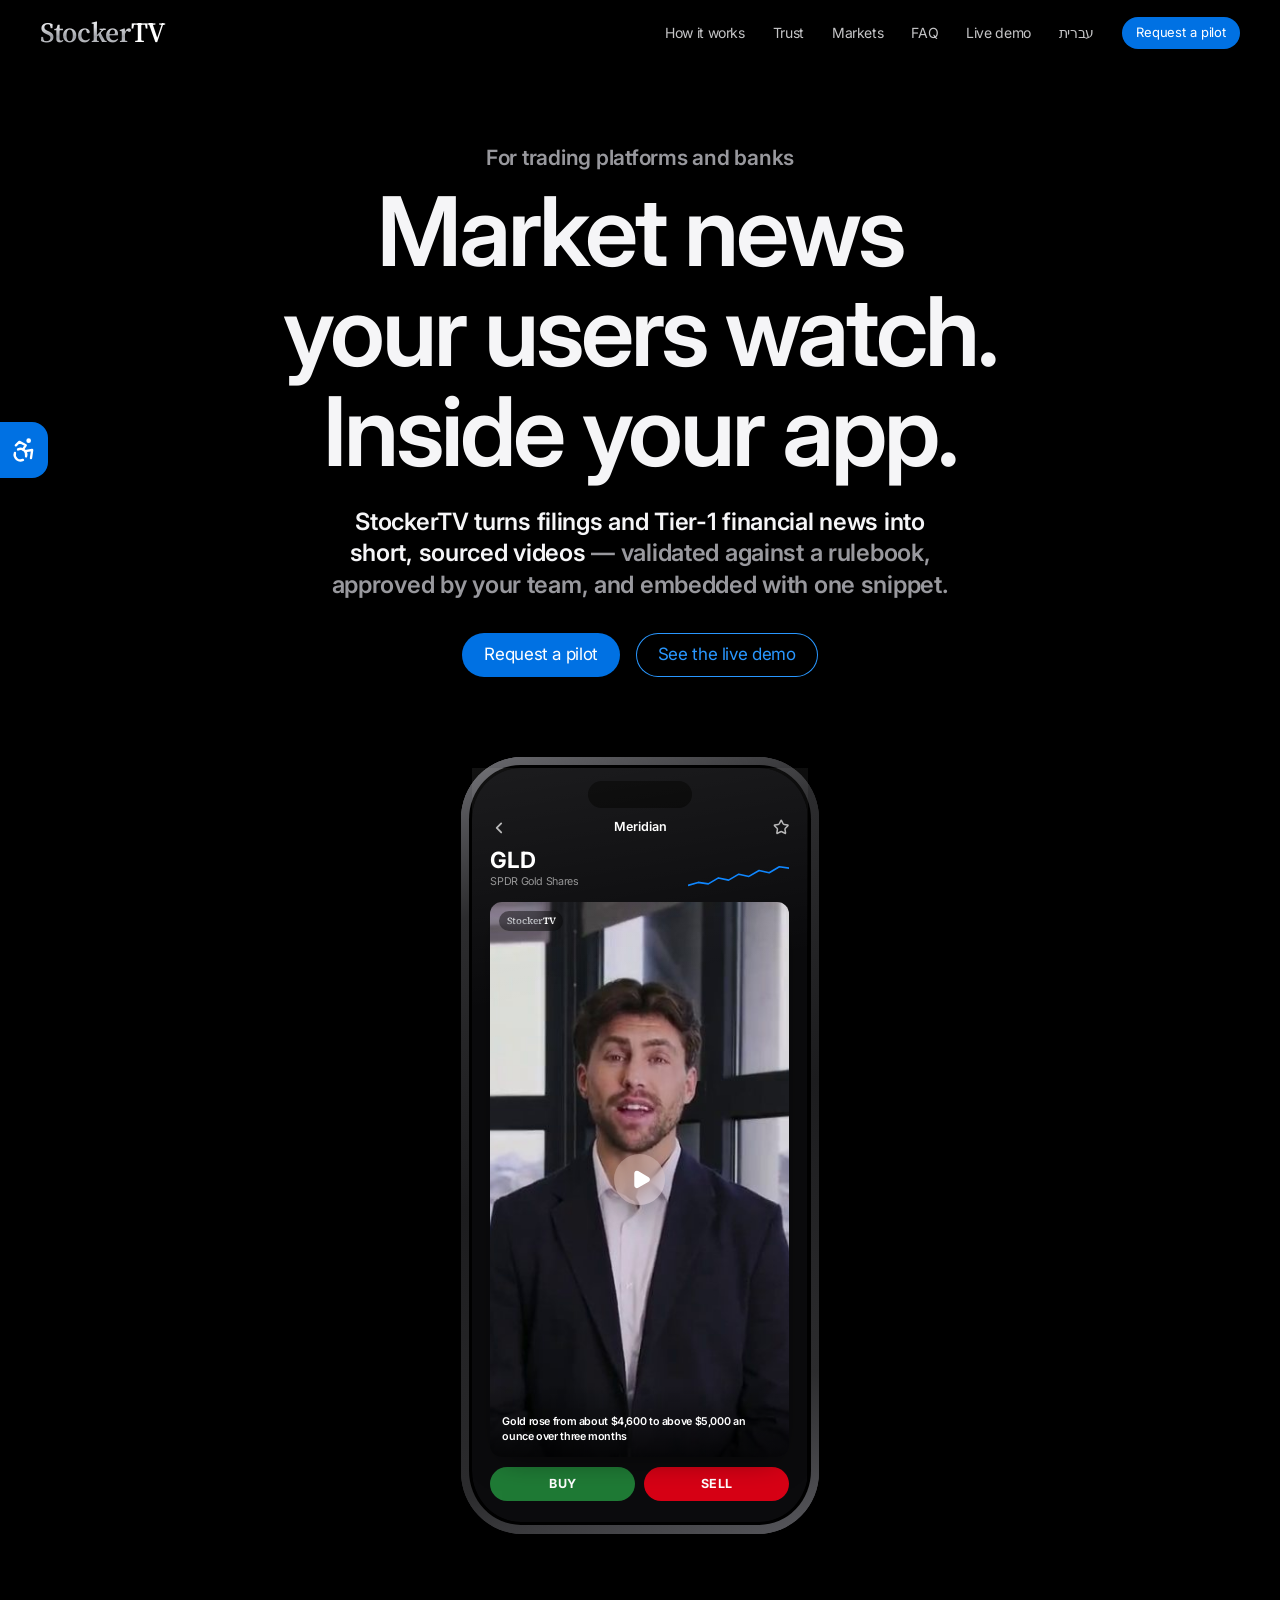
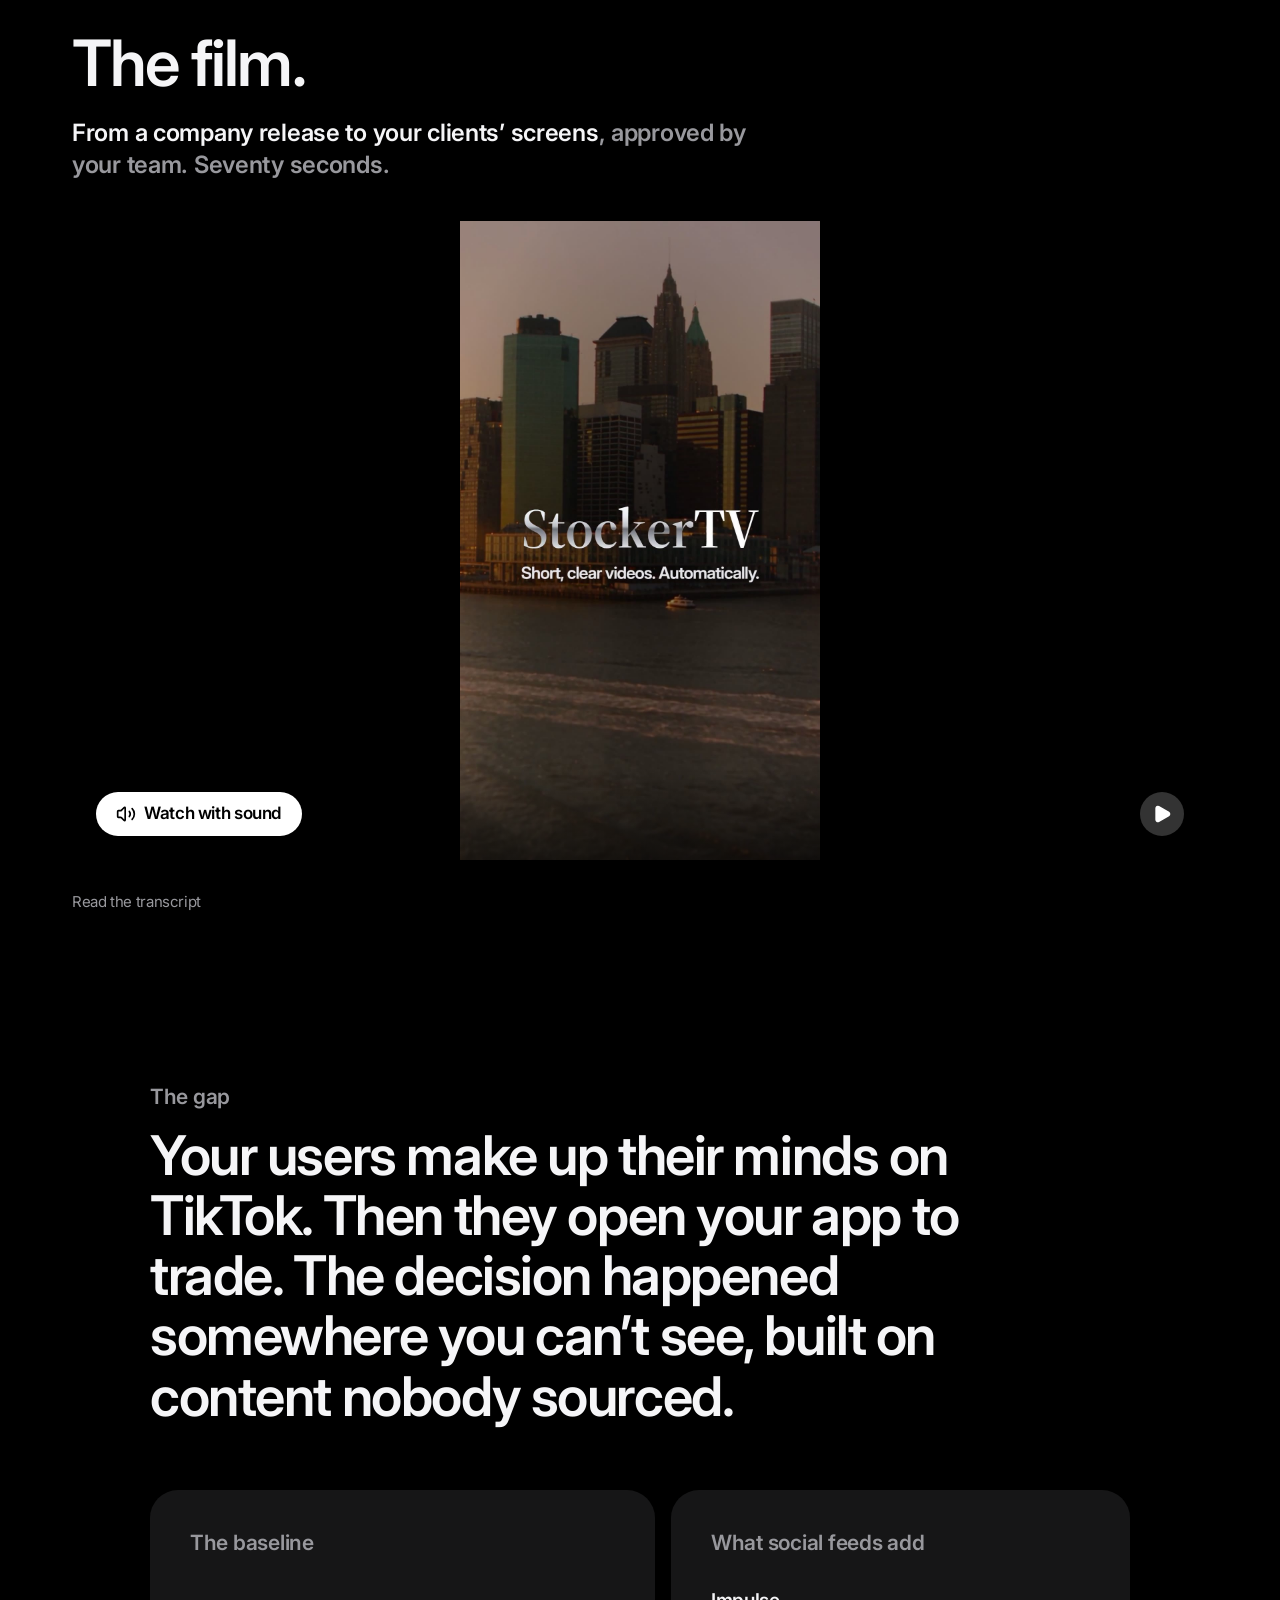
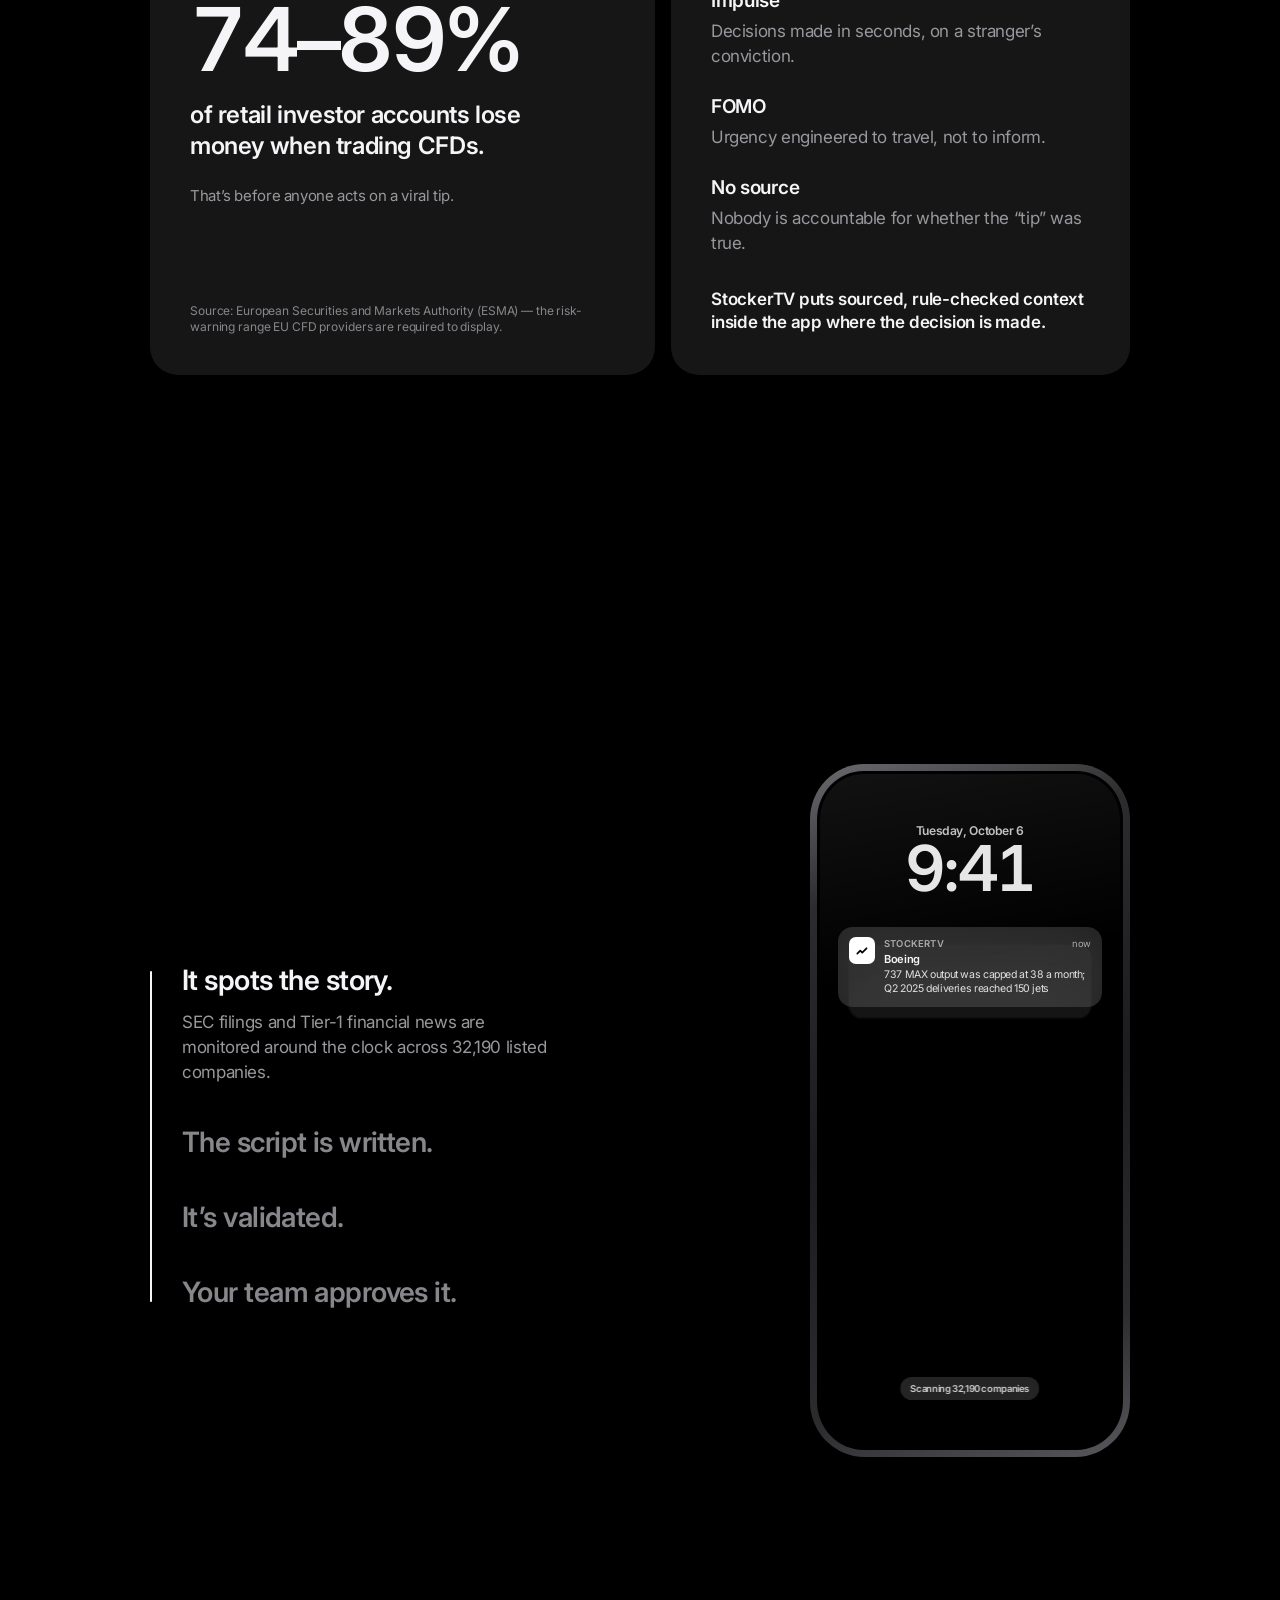
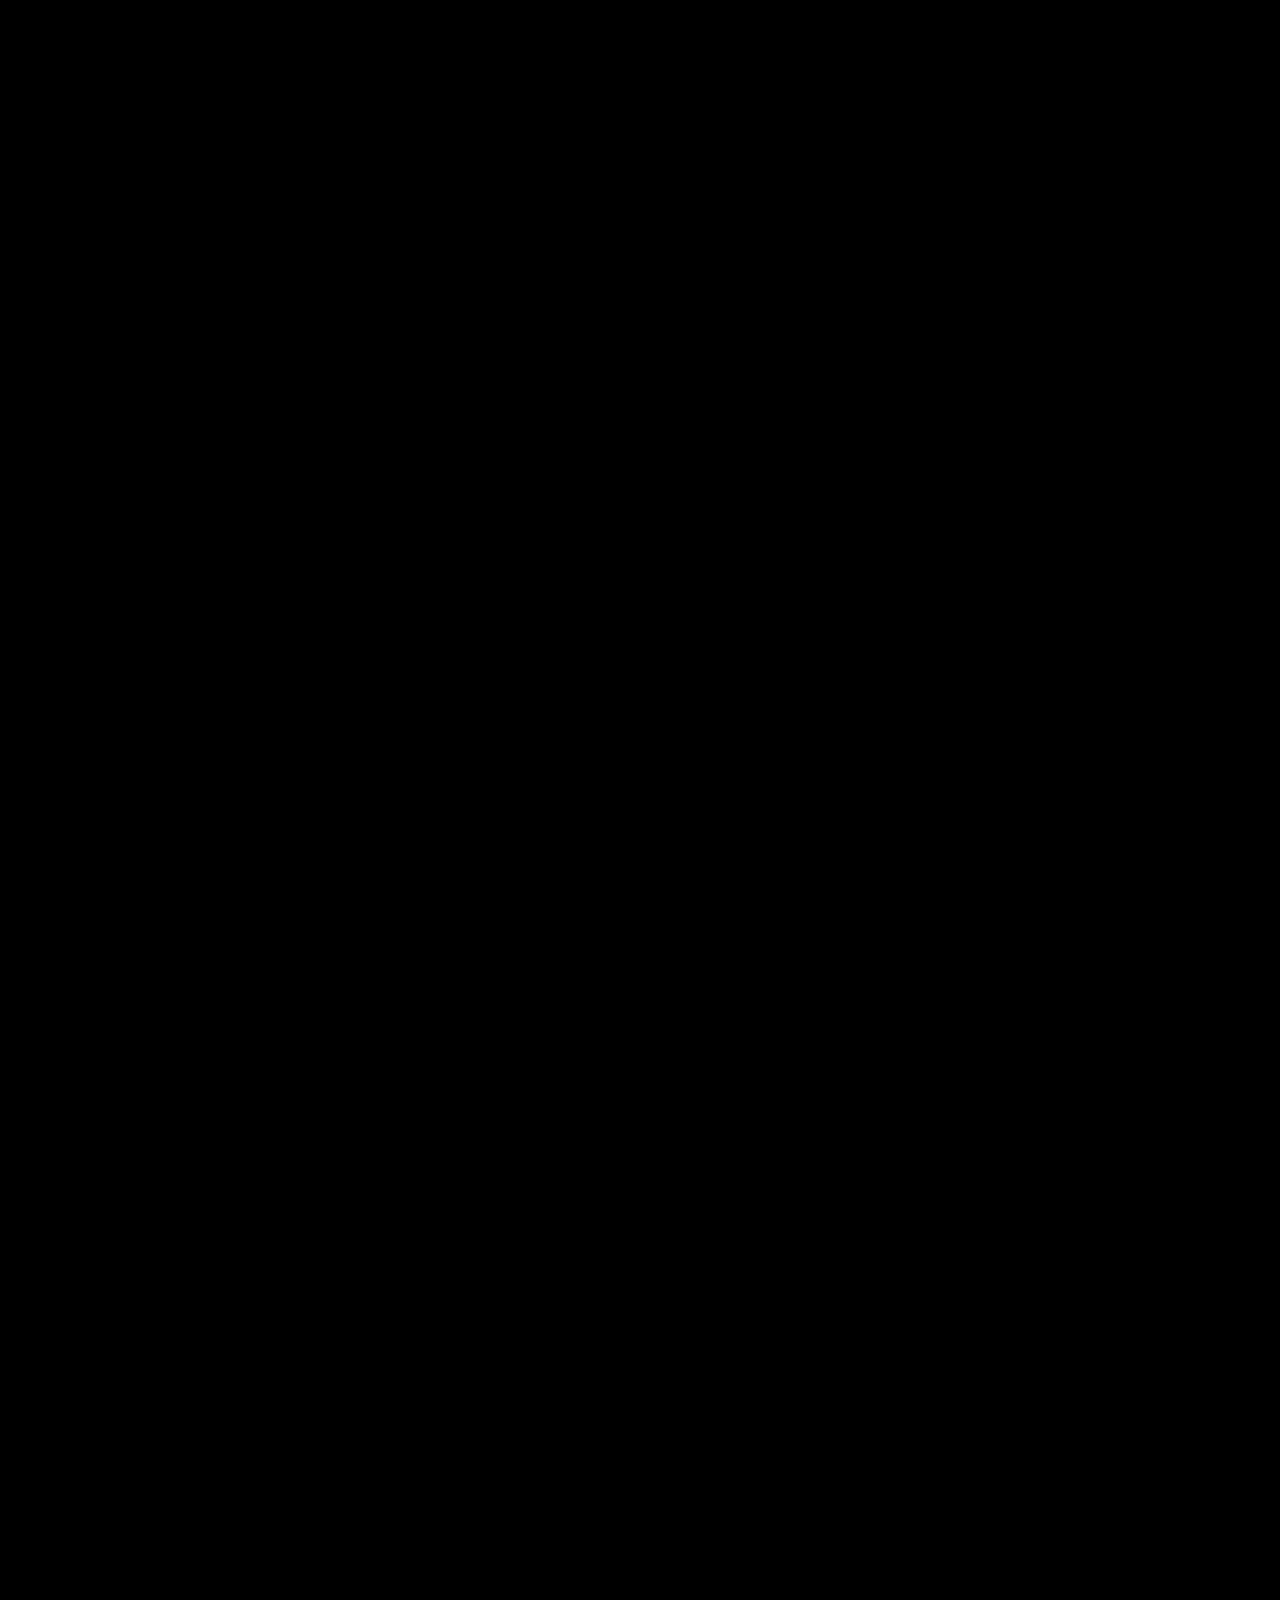
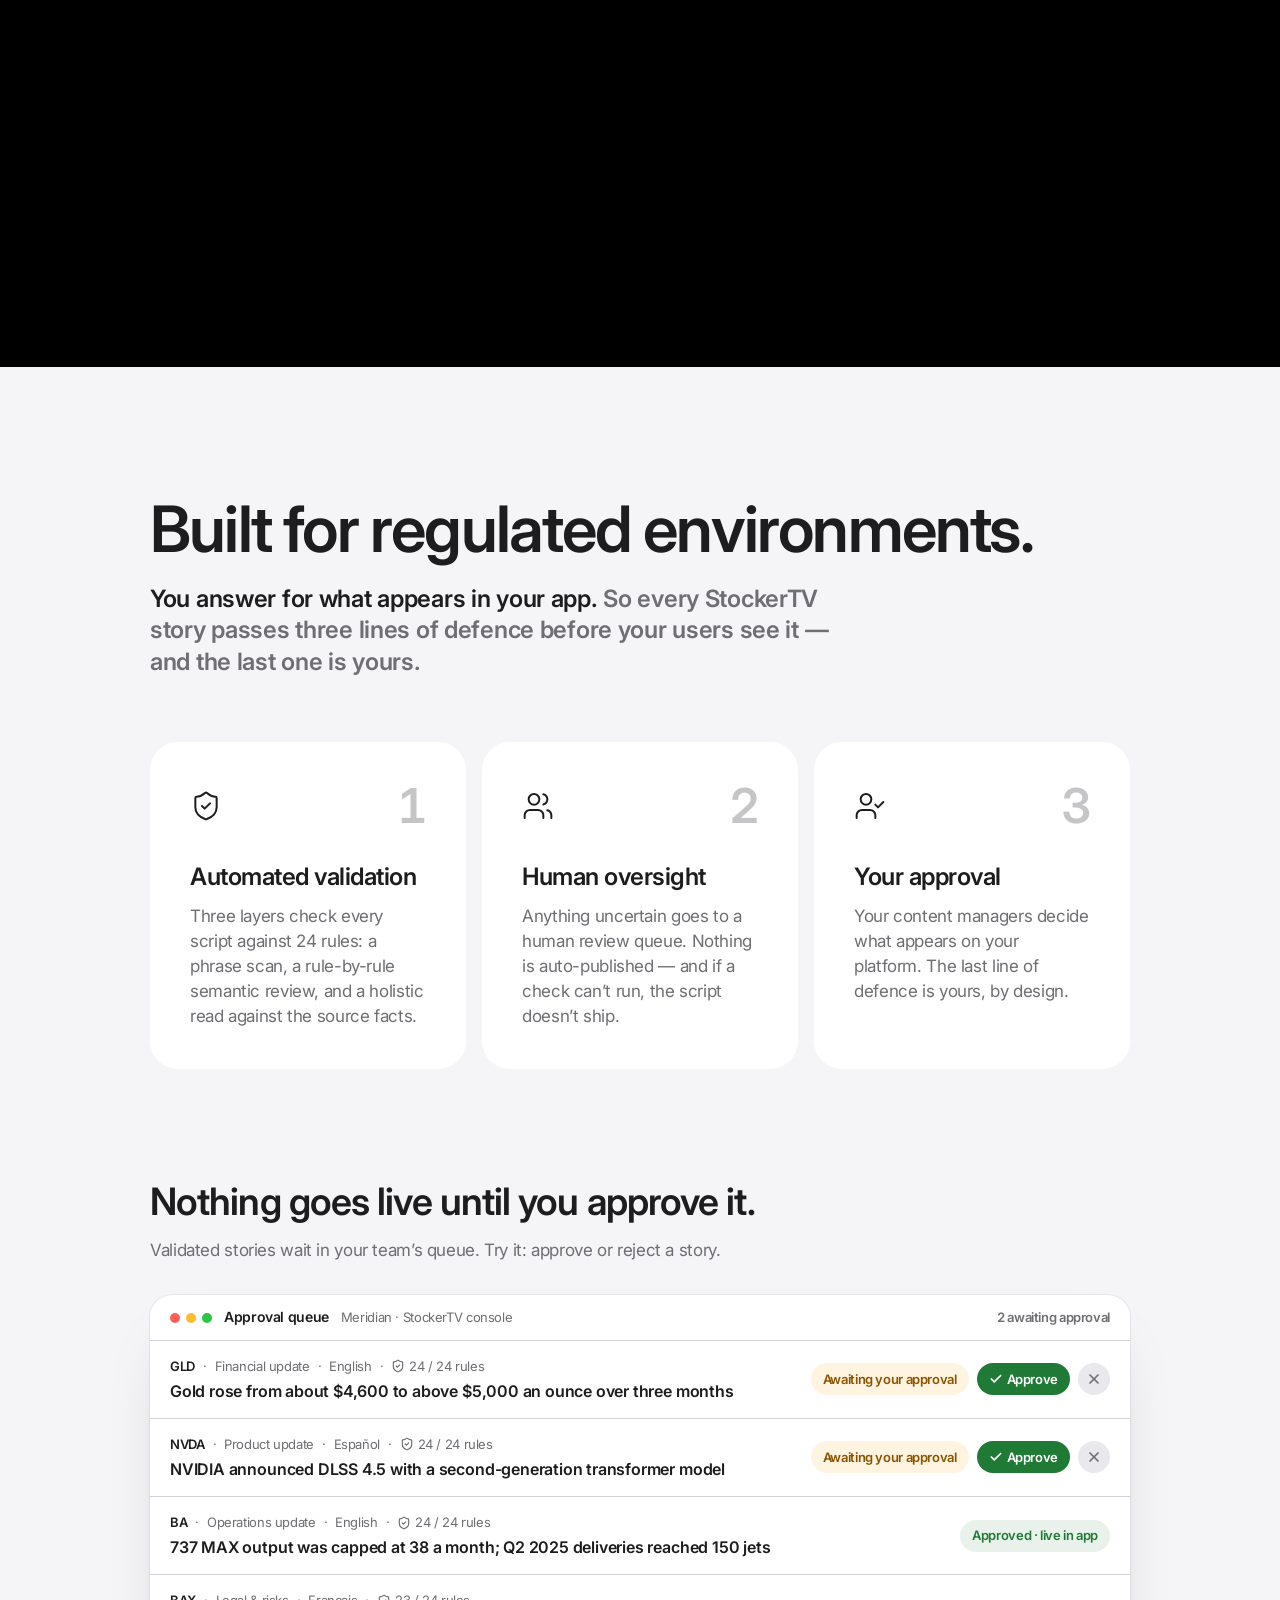
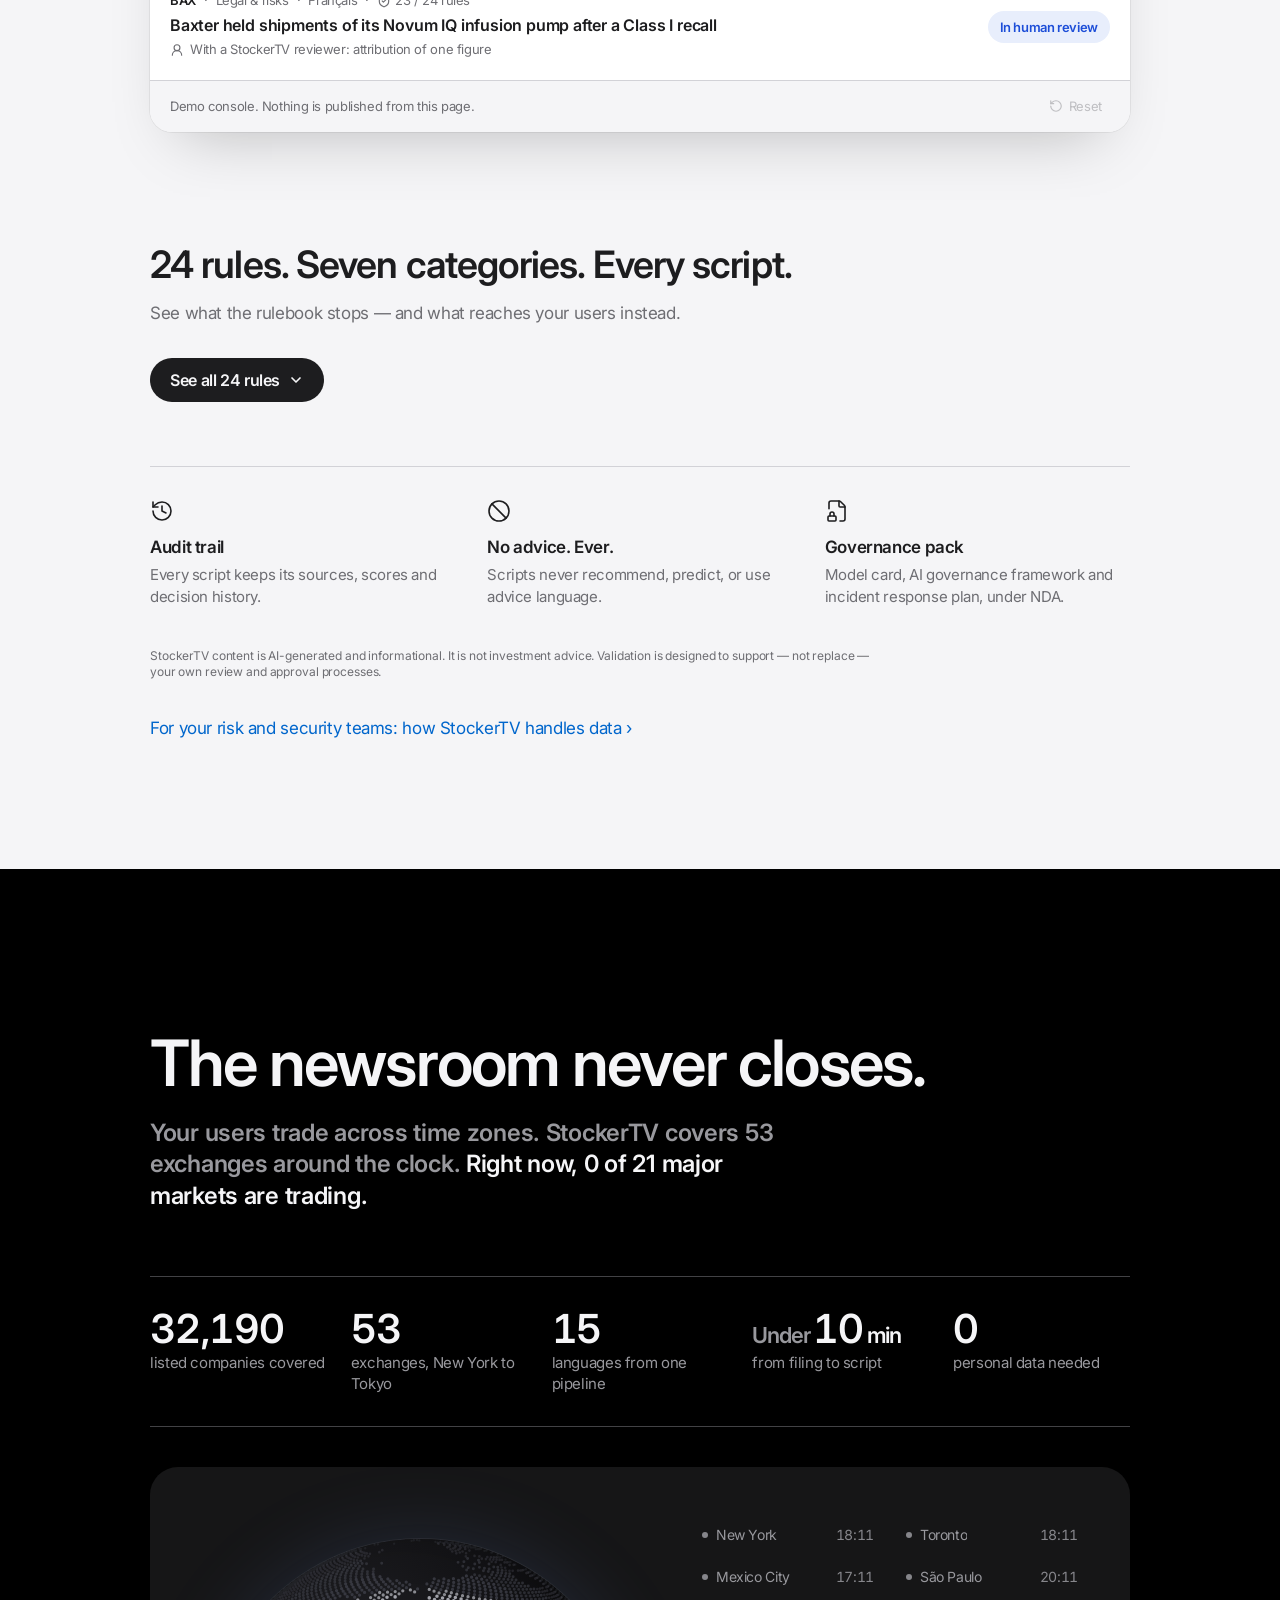
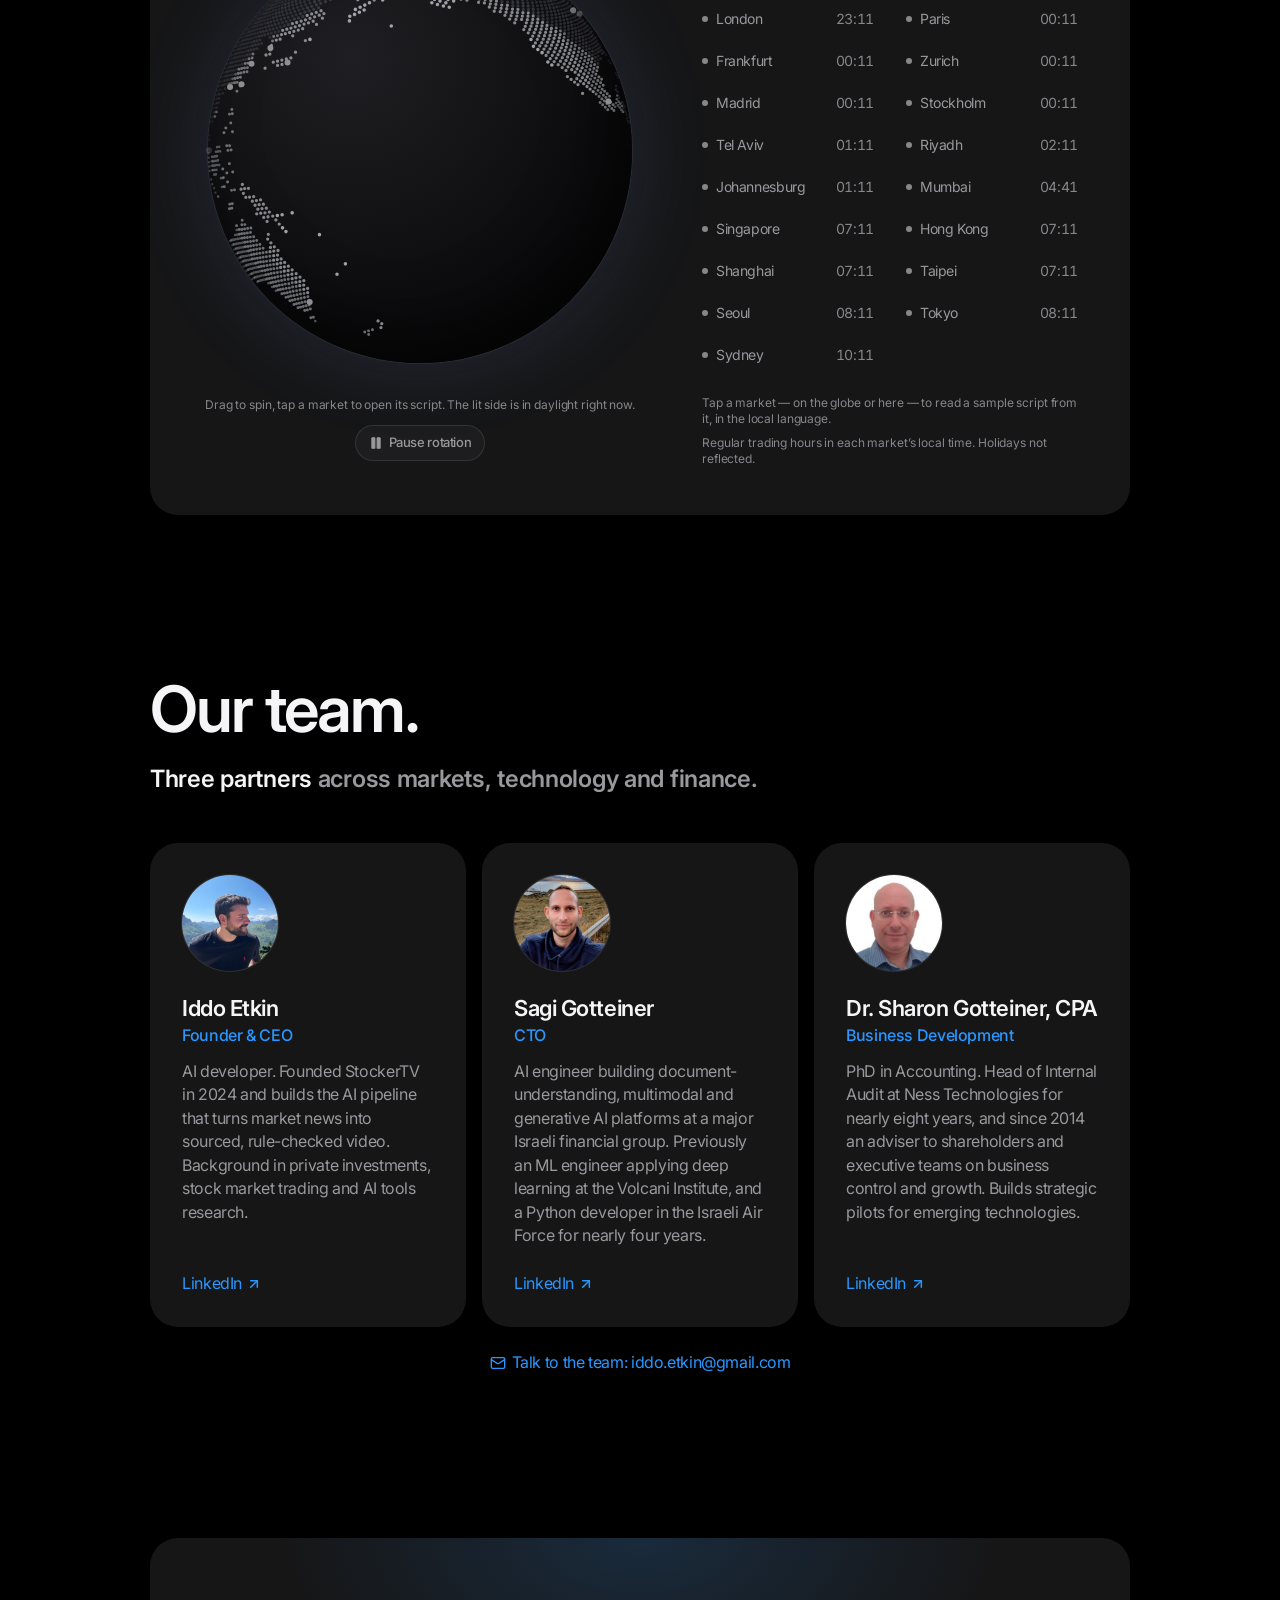
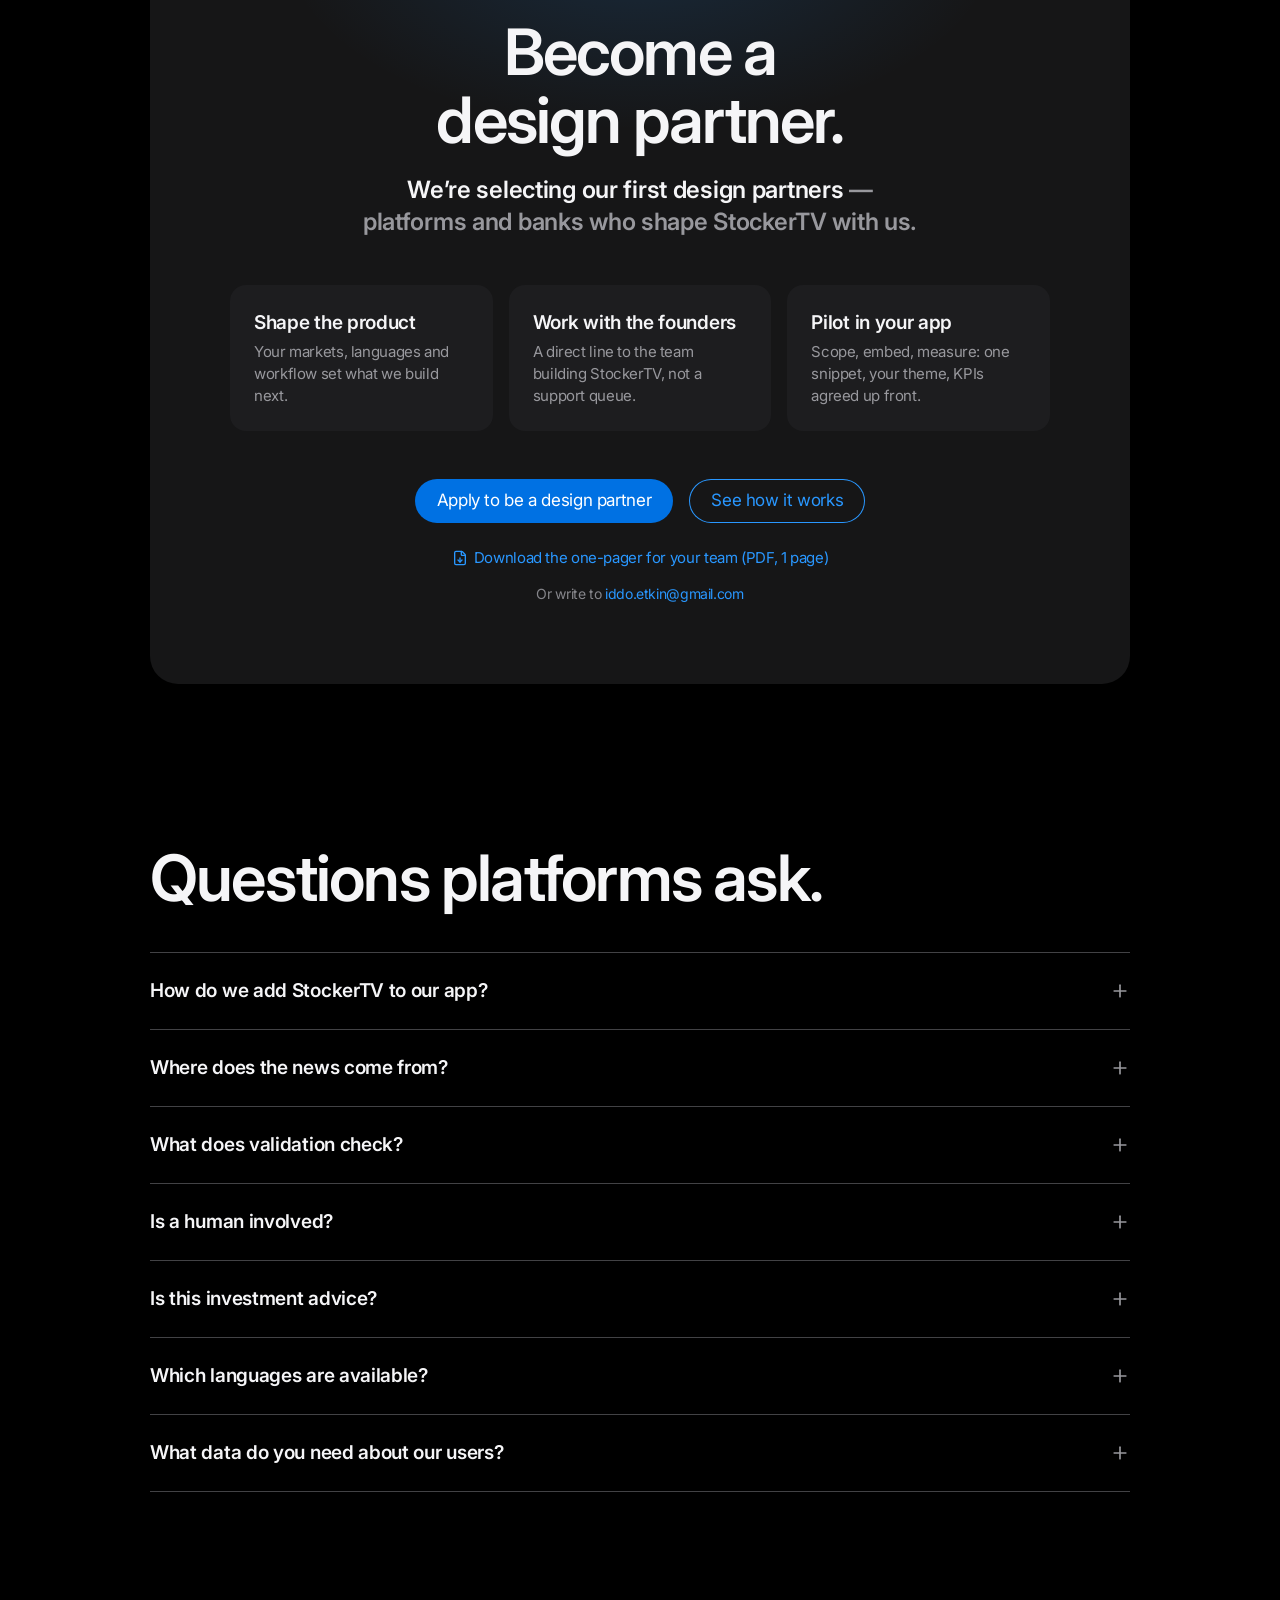
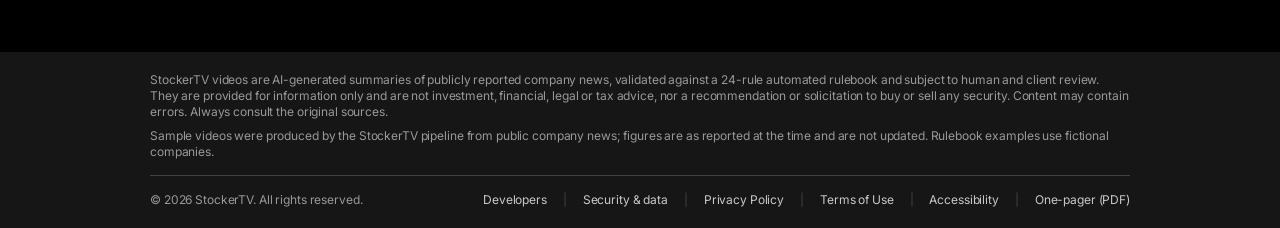
==== commit 7ce819b5: "Hebrew privacy policy and accessibility statement" ====
--- a/index.html
+++ b/index.html
@@ -28,13 +28,13 @@
     <meta property="og:image:alt" content="StockerTV: Market news your users watch. Inside your app." />
     <meta name="twitter:card" content="summary_large_image" />
     <title>StockerTV — Market news video for trading platforms and banks</title>
-    <script type="module" crossorigin src="/assets/index-Cweva2yW.js"></script>
+    <script type="module" crossorigin src="/assets/index-yb158vtb.js"></script>
     <link rel="modulepreload" crossorigin href="/assets/reduced-motion-DOEJlW1g.js">
     <link rel="modulepreload" crossorigin href="/assets/is-ref-object-wZsrxf7t.js">
     <link rel="modulepreload" crossorigin href="/assets/check-CrKg94W7.js">
     <link rel="modulepreload" crossorigin href="/assets/single-value-5Qd_74Cv.js">
-    <link rel="stylesheet" crossorigin href="/assets/index-Dt4ml-VP.css">
-      <!--prerender-head:start--><script type="application/ld+json">{"@context": "https://schema.org", "@type": "Organization", "name": "StockerTV", "url": "https://www.stockertv.com/", "logo": "https://www.stockertv.com/icon-512.png", "description": "StockerTV turns filings and Tier-1 financial news into short, sourced market-news videos for trading platforms and banks: validated against a rulebook, approved by the client's team, and embedded with one snippet.", "email": "iddo.etkin@gmail.com", "founder": {"@type": "Person", "name": "Iddo Etkin", "jobTitle": "Founder & CEO", "sameAs": "https://www.linkedin.com/in/iddoetkin"}}</script><script type="application/ld+json">{"@context": "https://schema.org", "@type": "WebSite", "name": "StockerTV", "url": "https://www.stockertv.com/"}</script><link rel="alternate" hreflang="en" href="https://www.stockertv.com/" /><link rel="alternate" hreflang="he" href="https://www.stockertv.com/he" /><link rel="alternate" hreflang="x-default" href="https://www.stockertv.com/" /><!--prerender-head:end-->
+    <link rel="stylesheet" crossorigin href="/assets/index-D45OPzHk.css">
+      <!--prerender-head:start--><script type="application/ld+json">{"@context": "https://schema.org", "@type": "Organization", "name": "StockerTV", "url": "https://www.stockertv.com/", "logo": "https://www.stockertv.com/icon-512.png", "description": "StockerTV turns filings and Tier-1 financial news into short, sourced market-news videos for trading platforms and banks: validated against a rulebook, approved by the client's team, and embedded with one snippet.", "email": "iddo.etkin@gmail.com", "founder": {"@type": "Person", "name": "Iddo Etkin", "jobTitle": "Founder & CEO", "sameAs": "https://www.linkedin.com/in/iddoetkin"}}</script><script type="application/ld+json">{"@context": "https://schema.org", "@type": "WebSite", "name": "StockerTV", "url": "https://www.stockertv.com/"}</script><link rel="alternate" hreflang="en" href="https://www.stockertv.com/" /><link rel="alternate" hreflang="he" href="https://www.stockertv.com/he/" /><link rel="alternate" hreflang="x-default" href="https://www.stockertv.com/" /><!--prerender-head:end-->
   </head>
   <body>
     <!--prerender:start--><noscript><style>.nojs{max-width:46rem;margin:0 auto;padding:2rem 1.25rem 4rem;font:17px/1.55 system-ui,sans-serif;color:#f5f5f7;background:#000}.nojs h1{font-size:2.2rem;line-height:1.1;margin:1.5rem 0 1rem}.nojs h2{font-size:1.6rem;margin:2.5rem 0 .75rem}.nojs h3{font-size:1.2rem;margin:1.5rem 0 .5rem}.nojs p,.nojs div{margin:.5rem 0}.nojs ul,.nojs ol{padding-left:1.25rem}.nojs a{color:#2997ff}</style><div class="nojs"><div><a href="/">Stocker TV </a> <div><div><a href="/#how">How it works</a> <a href="/#trust">Trust</a> <a href="/#always-on">Markets</a> <a href="/#faq">FAQ</a> </div><a href="/feed">Live demo</a> <a href="/he">עברית</a> </div></div><div><div><div><p>For trading platforms and banks</p><h1>Market news your users watch. Inside your app.</h1><p>StockerTV turns filings and Tier-1 financial news into short, sourced videos — validated against a rulebook, approved by your team, and embedded with one snippet.</p><div><a href="/feed#gld-gold-3m">See the live demo</a> </div></div><div><p>Meridian</p><div><p>GLD</p><p>SPDR Gold Shares</p></div><div>Stocker TV <p>Gold rose from about $4,600 to above $5,000 an ounce over three months </p></div><div><a href="/trade/gld-gold-3m?side=buy">BUY</a> <a href="/trade/gld-gold-3m?side=sell">SELL</a> </div></div></div><div><div><h2>The film. </h2><p>From a company release to your clients’ screens , approved by your team. Seventy seconds.</p></div><div>Read the transcript<div><p>Every day, thousands of public companies publish news.</p><p>Earnings. Deals. Recalls. Almost nobody reads them.</p><p>StockerTV turns that news into short, clear videos. Automatically.</p><p>A story breaks. We pull out the facts, write the script, check every number against the source, and produce the video.</p><p>It lives inside your app. Right beside the chart. Or in your banking app.</p><p>In your clients’ language. [Our presenters, in French, German, Arabic and Spanish.]</p><p>And nothing goes live until your team approves it. Then it’s live, in your app.</p><p>StockerTV. Watch the news.</p><p>Narration and presenters are AI-generated. Company figures shown are from Boeing’s Q2 2025 release and SPDR Gold Shares (GLD) market data.</p></div></div></div><div><p>The gap </p><p>Your users make up their minds on TikTok. Then they open your app to trade. The decision happened somewhere you can’t see, built on content nobody sourced. </p><div><div><p>The baseline</p><p>74–89% </p><p>of retail investor accounts lose money when trading CFDs.</p><p>That’s before anyone acts on a viral tip.</p><p>Source: European Securities and Markets Authority (ESMA) — the risk-warning range EU CFD providers are required to display.</p></div><div><p>What social feeds add</p><div><div><div>Impulse</div><div>Decisions made in seconds, on a stranger’s conviction.</div></div><div><div>FOMO</div><div>Urgency engineered to travel, not to inform.</div></div><div><div>No source</div><div>Nobody is accountable for whether the “tip” was true.</div></div></div><p>StockerTV puts sourced, rule-checked context inside the app where the decision is made.</p></div></div></div><div><h2>From filing to your app, in minutes. </h2><p>Want the full picture? <a href="/demo">Walk through a real story, step by step ›</a> </p></div><div><div><h2>Built for regulated environments. </h2><p>You answer for what appears in your app. So every StockerTV story passes three lines of defence before your users see it — and the last one is yours.</p></div><ol><li><h3>Automated validation</h3><p>Three layers check every script against 24 rules: a phrase scan, a rule-by-rule semantic review, and a holistic read against the source facts.</p></li><li><h3>Human oversight</h3><p>Anything uncertain goes to a human review queue. Nothing is auto-published — and if a check can’t run, the script doesn’t ship.</p></li><li><h3>Your approval</h3><p>Your content managers decide what appears on your platform. The last line of defence is yours, by design.</p></li></ol><div><h3>Nothing goes live until you approve it.</h3><p>Validated stories wait in your team’s queue. Try it: approve or reject a story.</p><div><div><div><p>Approval queue</p><p>Meridian · StockerTV console</p></div><p>2 awaiting approval</p></div><ul><li><div><p>GLD Financial update English 24 / 24 rules </p><p>Gold rose from about $4,600 to above $5,000 an ounce over three months</p></div><div>Awaiting your approval </div></li><li><div><p>NVDA Product update Español 24 / 24 rules </p><p>NVIDIA announced DLSS 4.5 with a second-generation transformer model</p></div><div>Awaiting your approval </div></li><li><div><p>BA Operations update English 24 / 24 rules </p><p>737 MAX output was capped at 38 a month; Q2 2025 deliveries reached 150 jets</p></div><div>Approved · live in app </div></li><li><div><p>BAX Legal &amp; risks Français 23 / 24 rules </p><p>Baxter held shipments of its Novum IQ infusion pump after a Class I recall</p><p>With a StockerTV reviewer: attribution of one figure</p></div><div>In human review </div></li></ul><p>Demo console. Nothing is published from this page.</p></div></div><div><h3>24 rules. Seven categories. Every script.</h3><p>See what the rulebook stops — and what reaches your users instead.</p></div><div><div><div><div>Audit trail</div><div>Every script keeps its sources, scores and decision history.</div></div><div><div>No advice. Ever.</div><div>Scripts never recommend, predict, or use advice language.</div></div><div><div>Governance pack</div><div>Model card, AI governance framework and incident response plan, under NDA.</div></div></div><p>StockerTV content is AI-generated and informational. It is not investment advice. Validation is designed to support — not replace — your own review and approval processes.</p><a href="/security">For your risk and security teams: how StockerTV handles data ›</a> </div></div><div><div><h2>The newsroom never closes. </h2><p>Your users trade across time zones. StockerTV covers 53 exchanges around the clock. </p></div><div><div><div>listed companies covered</div><div>32,190 </div></div><div><div>exchanges, New York to Tokyo</div><div>53 </div></div><div><div>languages from one pipeline</div><div>15 </div></div><div><div>from filing to script</div><div>Under 10 min </div></div><div><div>personal data needed</div><div>0 </div></div></div><div><p>Drag to spin, tap a market to open its script. The lit side is in daylight right now.</p><div><p>Tap a market — on the globe or here — to read a sample script from it, in the local language.</p><p>Regular trading hours in each market’s local time. Holidays not reflected.</p></div></div></div><div><div><h2>Our team. </h2><p>Three partners across markets, technology and finance.</p></div><ul><li><h3>Iddo Etkin</h3><p>Founder &amp; CEO</p><p>AI developer. Founded StockerTV in 2024 and builds the AI pipeline that turns market news into sourced, rule-checked video. Background in private investments, stock market trading and AI tools research.</p><a href="https://www.linkedin.com/in/iddoetkin">LinkedIn: Iddo Etkin (opens in a new tab) </a> </li><li><h3>Sagi Gotteiner</h3><p>CTO</p><p>AI engineer building document-understanding, multimodal and generative AI platforms at a major Israeli financial group. Previously an ML engineer applying deep learning at the Volcani Institute, and a Python developer in the Israeli Air Force for nearly four years.</p><a href="https://www.linkedin.com/in/sagi-gotteiner/">LinkedIn: Sagi Gotteiner (opens in a new tab) </a> </li><li><h3>Dr. Sharon Gotteiner, CPA</h3><p>Business Development</p><p>PhD in Accounting. Head of Internal Audit at Ness Technologies for nearly eight years, and since 2014 an adviser to shareholders and executive teams on business control and growth. Builds strategic pilots for emerging technologies.</p><a href="https://www.linkedin.com/in/sharon-gotteiner/">LinkedIn: Dr. Sharon Gotteiner, CPA (opens in a new tab) </a> </li></ul><div><a href="mailto:iddo.etkin@gmail.com">Talk to the team: iddo.etkin@gmail.com</a> </div></div><div><h2>Become a design partner.</h2><p>We’re selecting our first design partners — platforms and banks who shape StockerTV with us.</p><ol><li><p>Shape the product</p><p>Your markets, languages and workflow set what we build next.</p></li><li><p>Work with the founders</p><p>A direct line to the team building StockerTV, not a support queue.</p></li><li><p>Pilot in your app</p><p>Scope, embed, measure: one snippet, your theme, KPIs agreed up front.</p></li></ol><div><a href="/demo">See how it works</a> </div><p><a href="/StockerTV-one-pager.pdf">Download the one-pager for your team (PDF, 1 page)</a> </p><p>Or write to <a href="mailto:iddo.etkin@gmail.com">iddo.etkin@gmail.com</a> </p></div><div><h2>Questions platforms ask. </h2><ul><li><h3>How do we add StockerTV to our app? </h3><p>With one embed snippet. Place the player on stock pages or your home screen; a tap opens the full-screen feed with sound and captions, and BUY / SELL hand the ticker to your own order ticket through a trade URL you set. Light or dark theme to match your app. Deeper integrations are scoped per pilot. <a href="/developers">See it on the developer page ›</a> </p></li><li><h3>Where does the news come from? </h3><p>SEC filings and Tier-1 financial news sources. Background company data is used for context and never presented as news.</p></li><li><h3>What does validation check? </h3><p>A 24-rule rulebook in seven categories: forward-looking statements, fair balance, attribution, market manipulation, promotional language, editorial neutrality and disclosure. The full rule set is available to your risk team under NDA.</p></li><li><h3>Is a human involved? </h3><p>Yes. Scripts that don’t clear validation go to human review, nothing is auto-published, and your content team decides what appears on your platform.</p></li><li><h3>Is this investment advice? </h3><p>No. StockerTV produces informational, AI-generated news summaries. Scripts never recommend, predict, or use advice language, and every video carries a disclaimer.</p></li><li><h3>Which languages are available? </h3><p>Approved scripts can be translated into 15 languages. The languages for your pilot are agreed during scoping.</p></li><li><h3>What data do you need about our users? </h3><p>None personal. The widget measures anonymous, aggregate engagement so we can report pilot results to you.</p></li></ul></div></div><div><ol><li><p>StockerTV videos are AI-generated summaries of publicly reported company news, validated against a 24-rule automated rulebook and subject to human and client review. They are provided for information only and are not investment, financial, legal or tax advice, nor a recommendation or solicitation to buy or sell any security. Content may contain errors. Always consult the original sources.</p></li><li>Sample videos were produced by the StockerTV pipeline from public company news; figures are as reported at the time and are not updated. Rulebook examples use fictional companies.</li></ol><div><p>© 2026 StockerTV. All rights reserved.</p><div><a href="/developers">Developers</a> <a href="/security">Security &amp; data</a> <a href="/privacy">Privacy Policy</a> <a href="/terms">Terms of Use</a> <a href="/accessibility">Accessibility</a> <a href="/StockerTV-one-pager.pdf">One-pager (PDF)</a> </div></div></div></div></noscript><!--prerender:end-->
